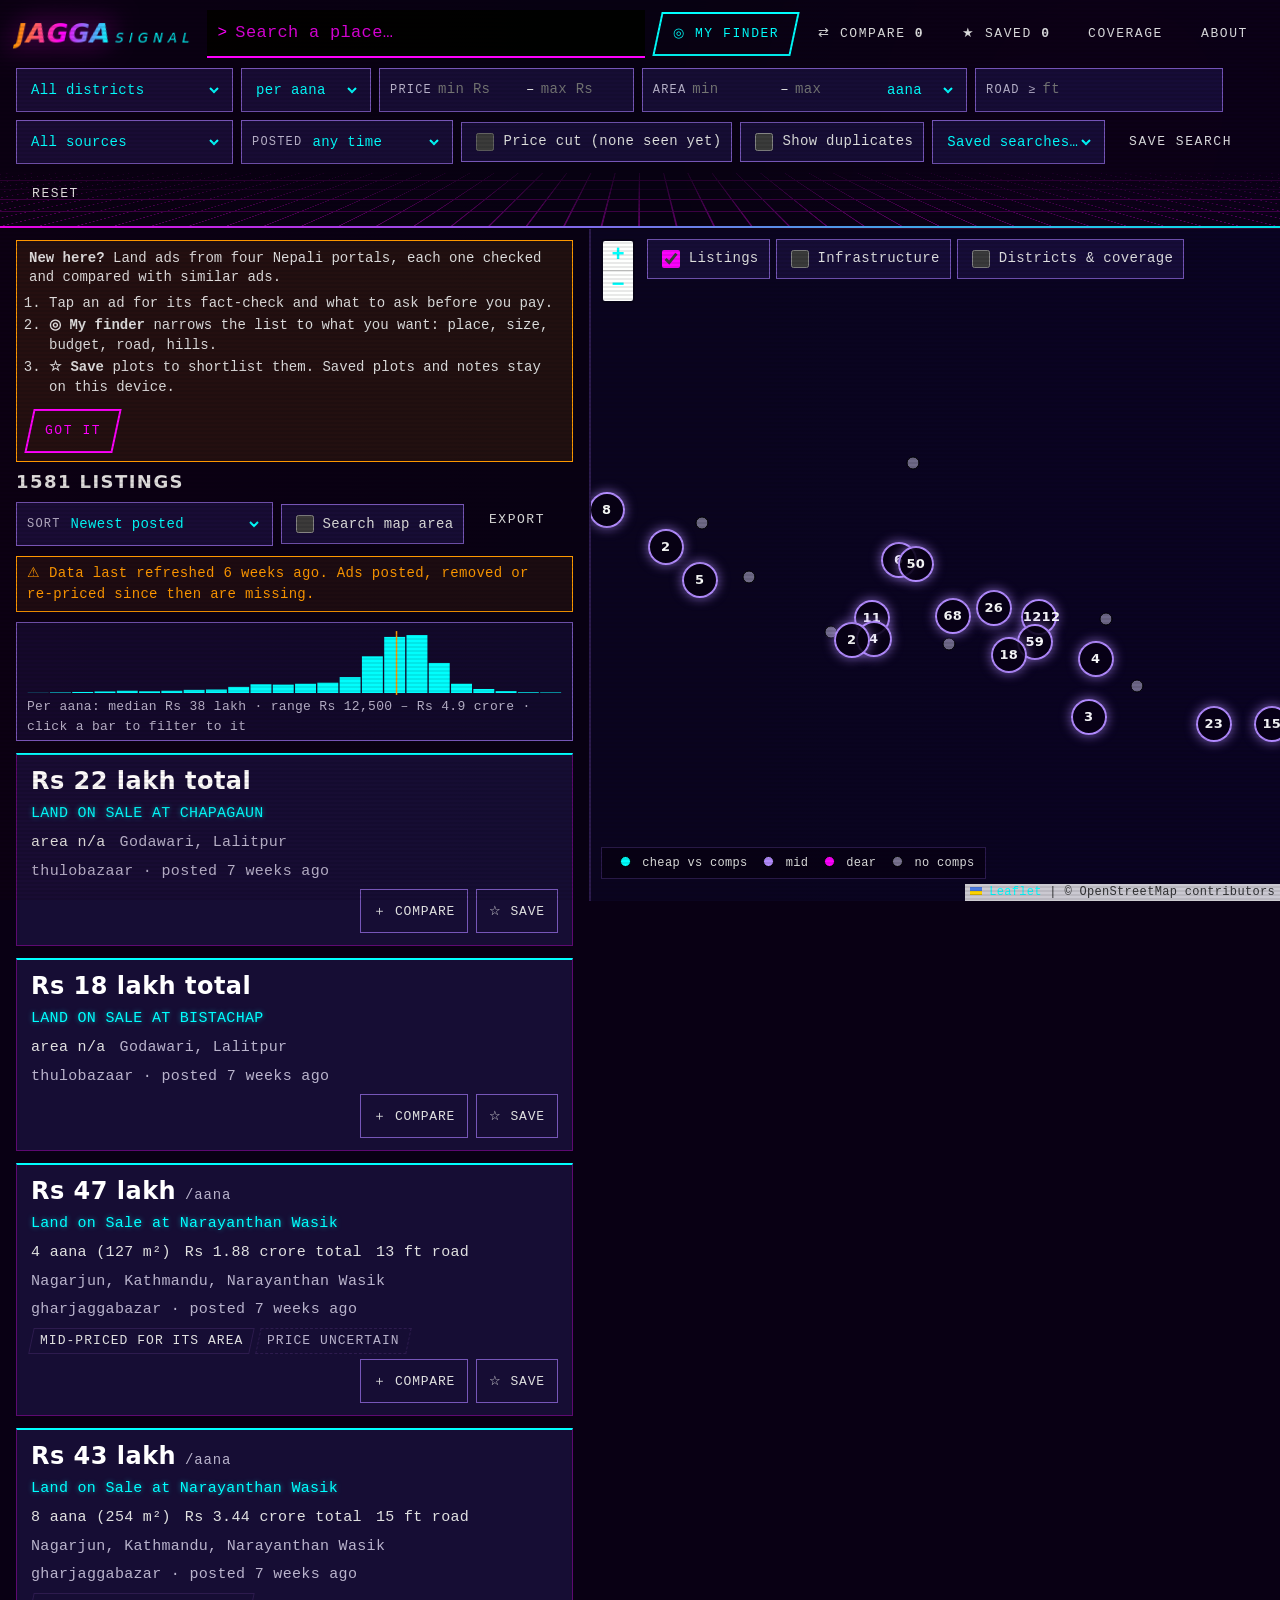
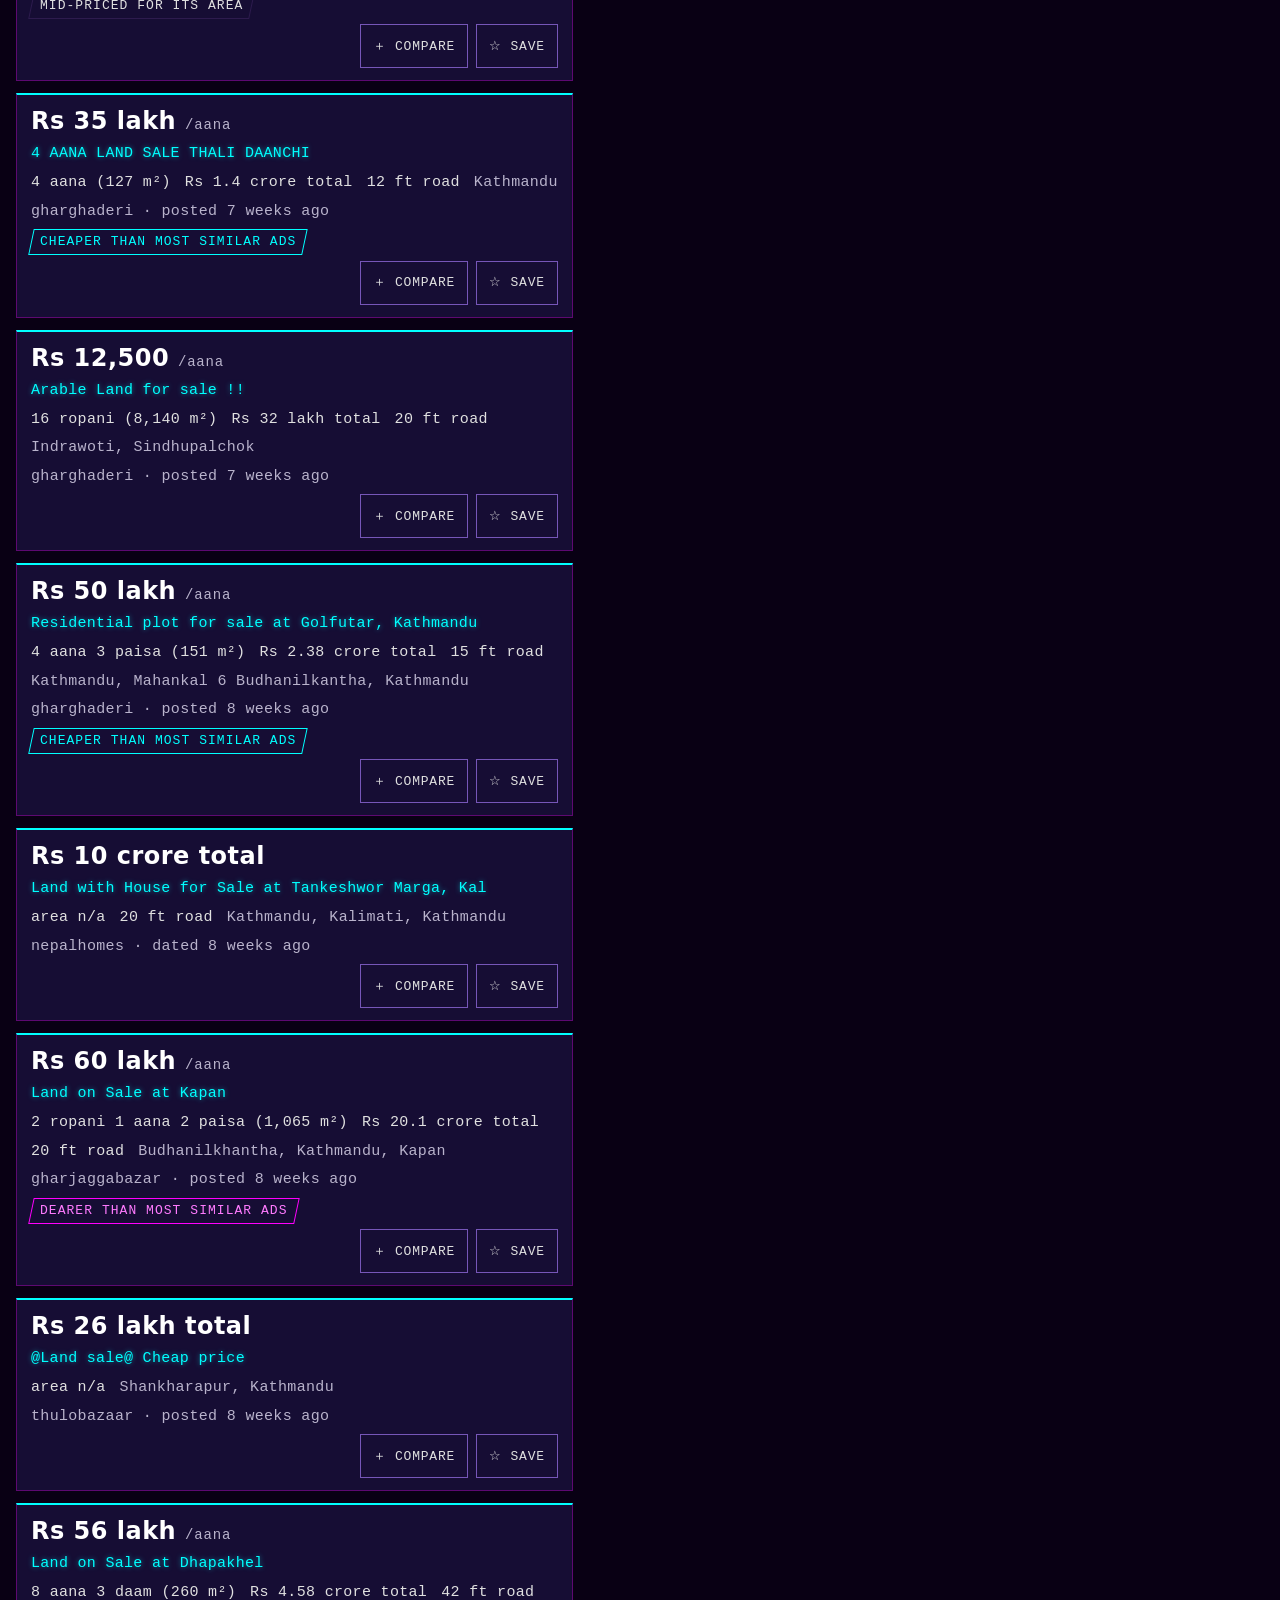
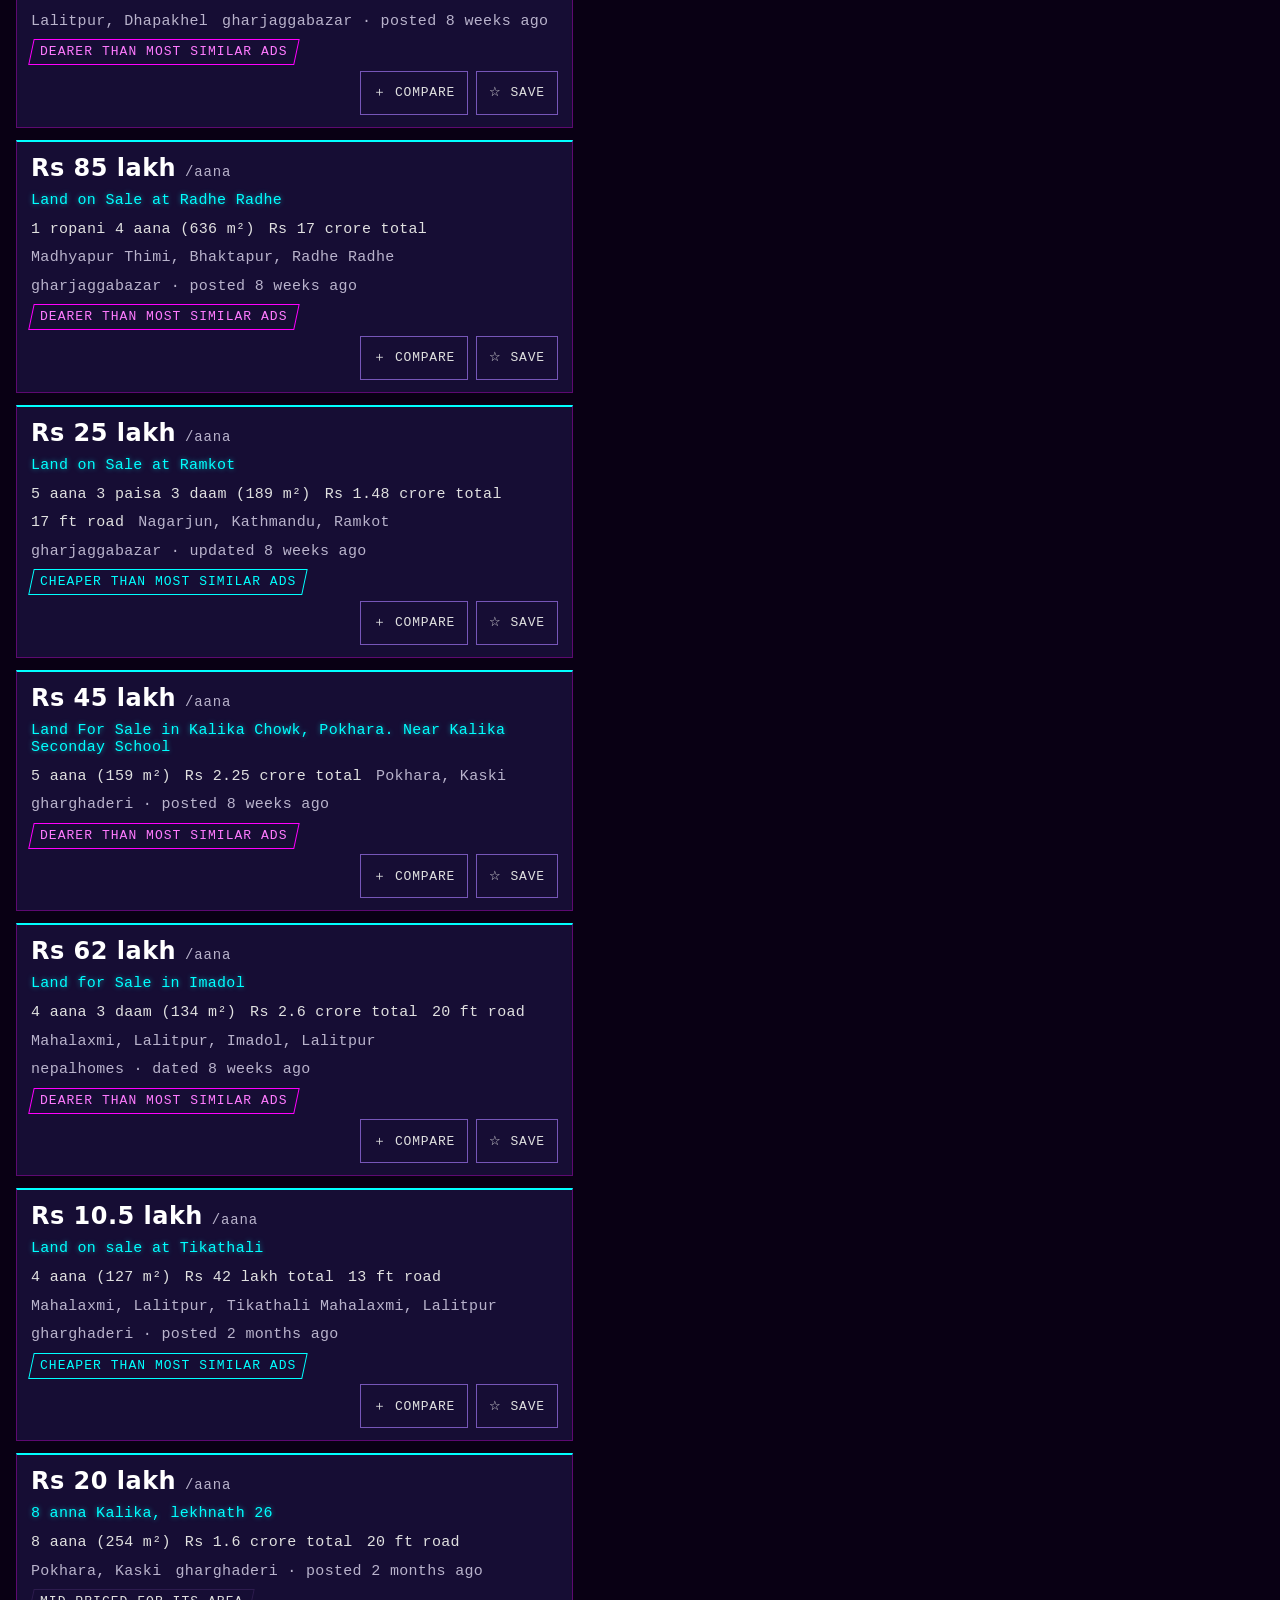
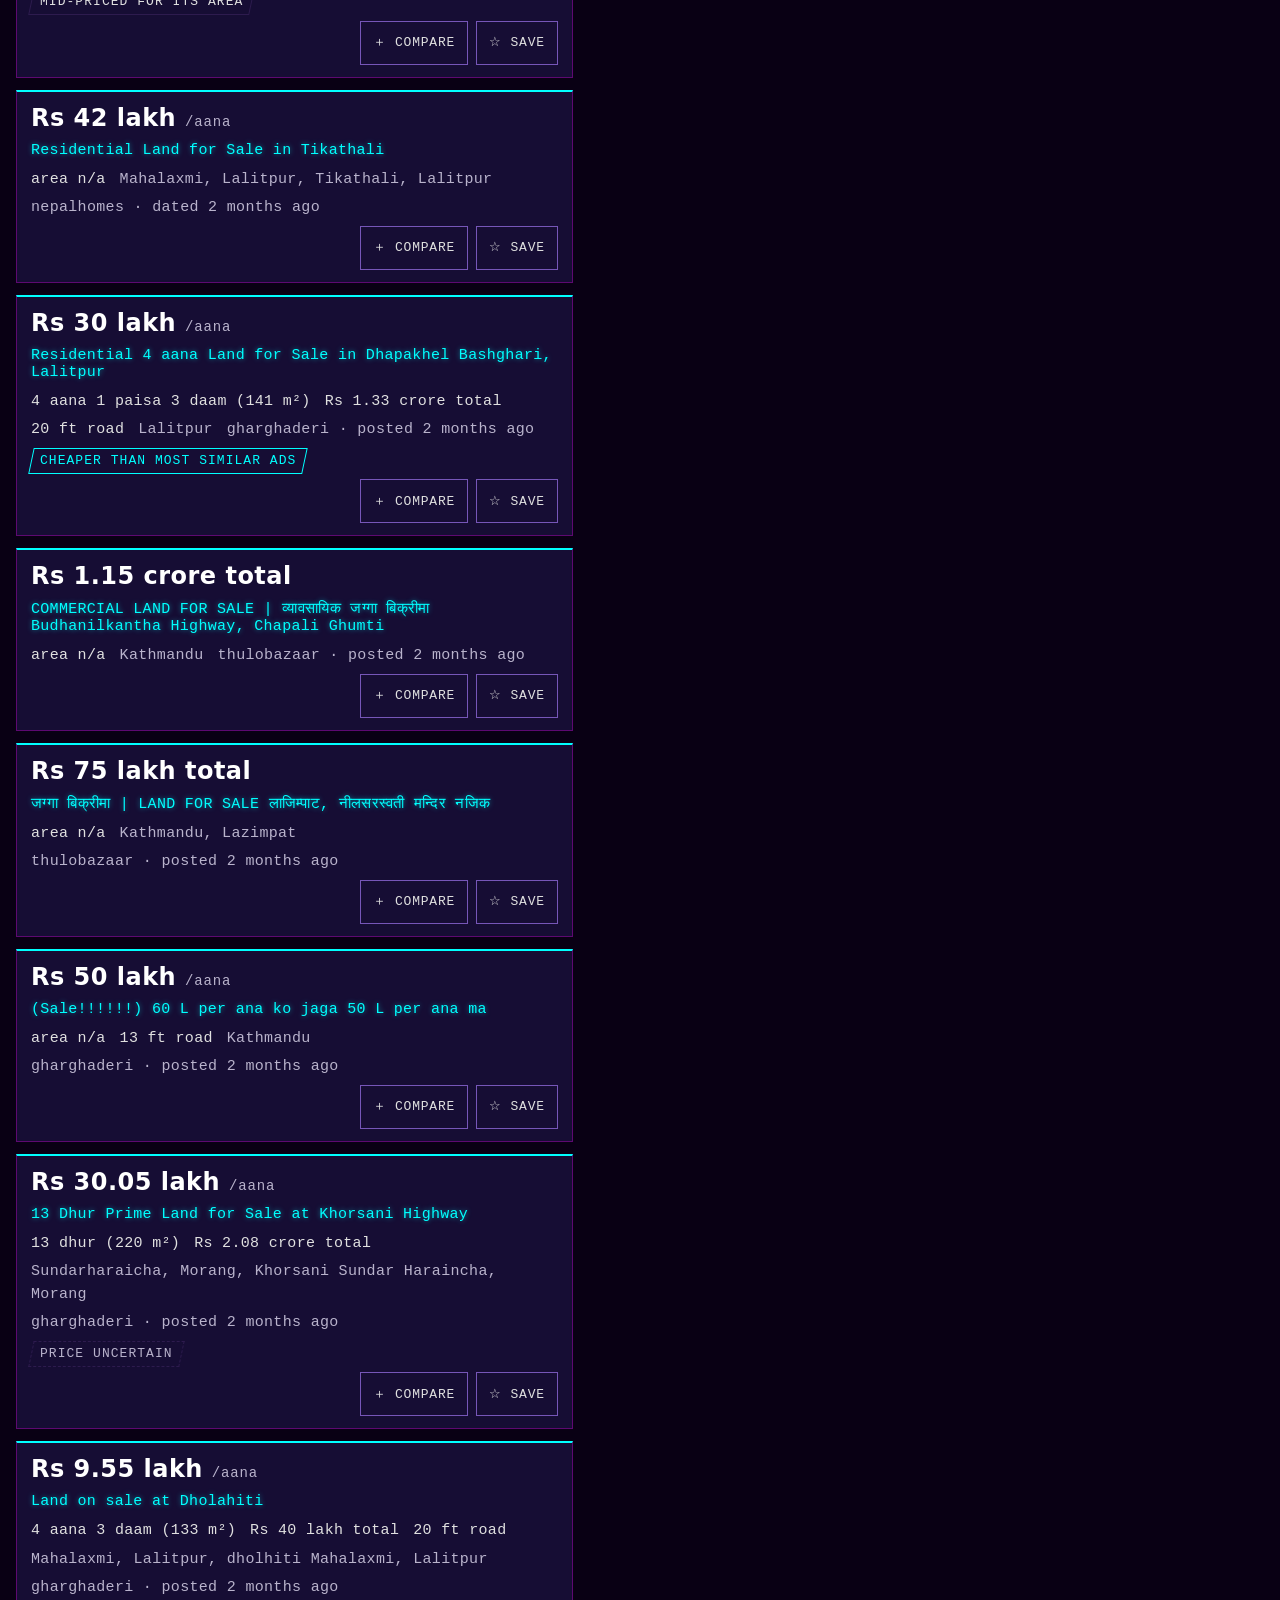
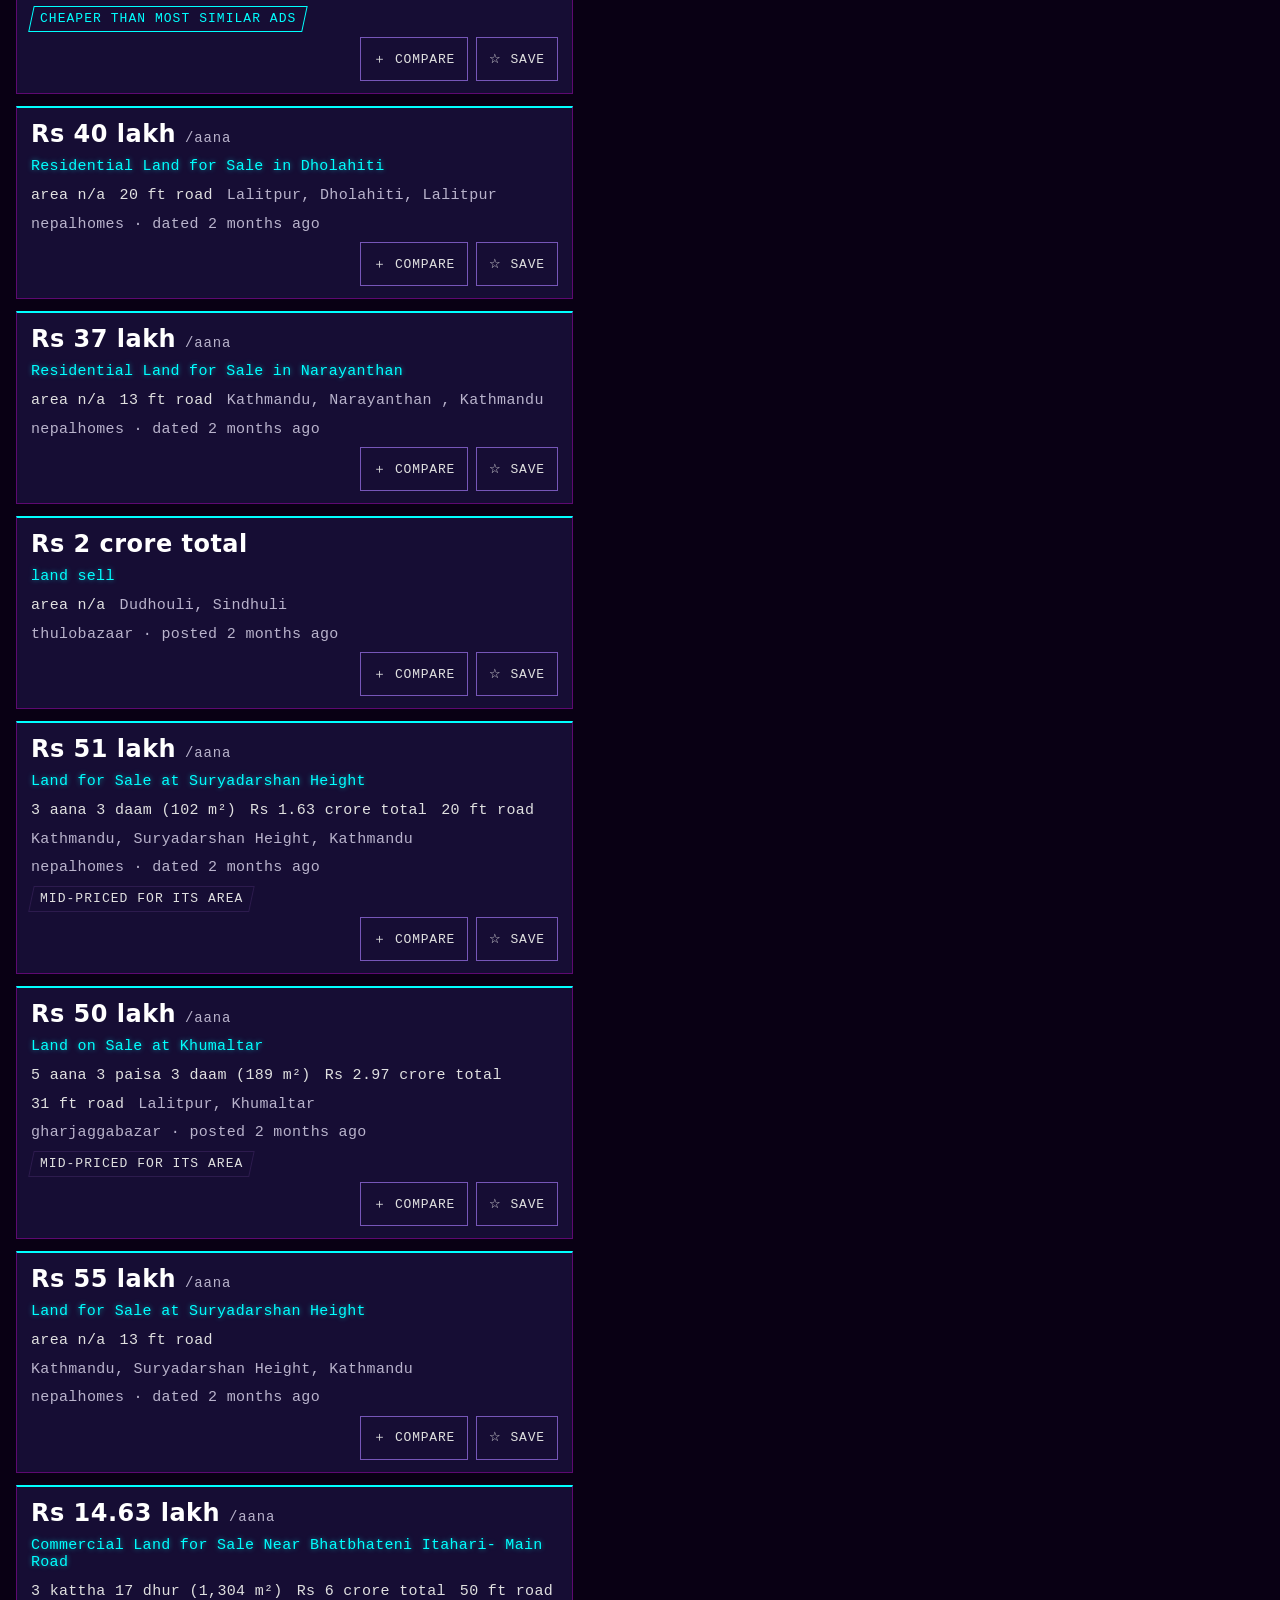
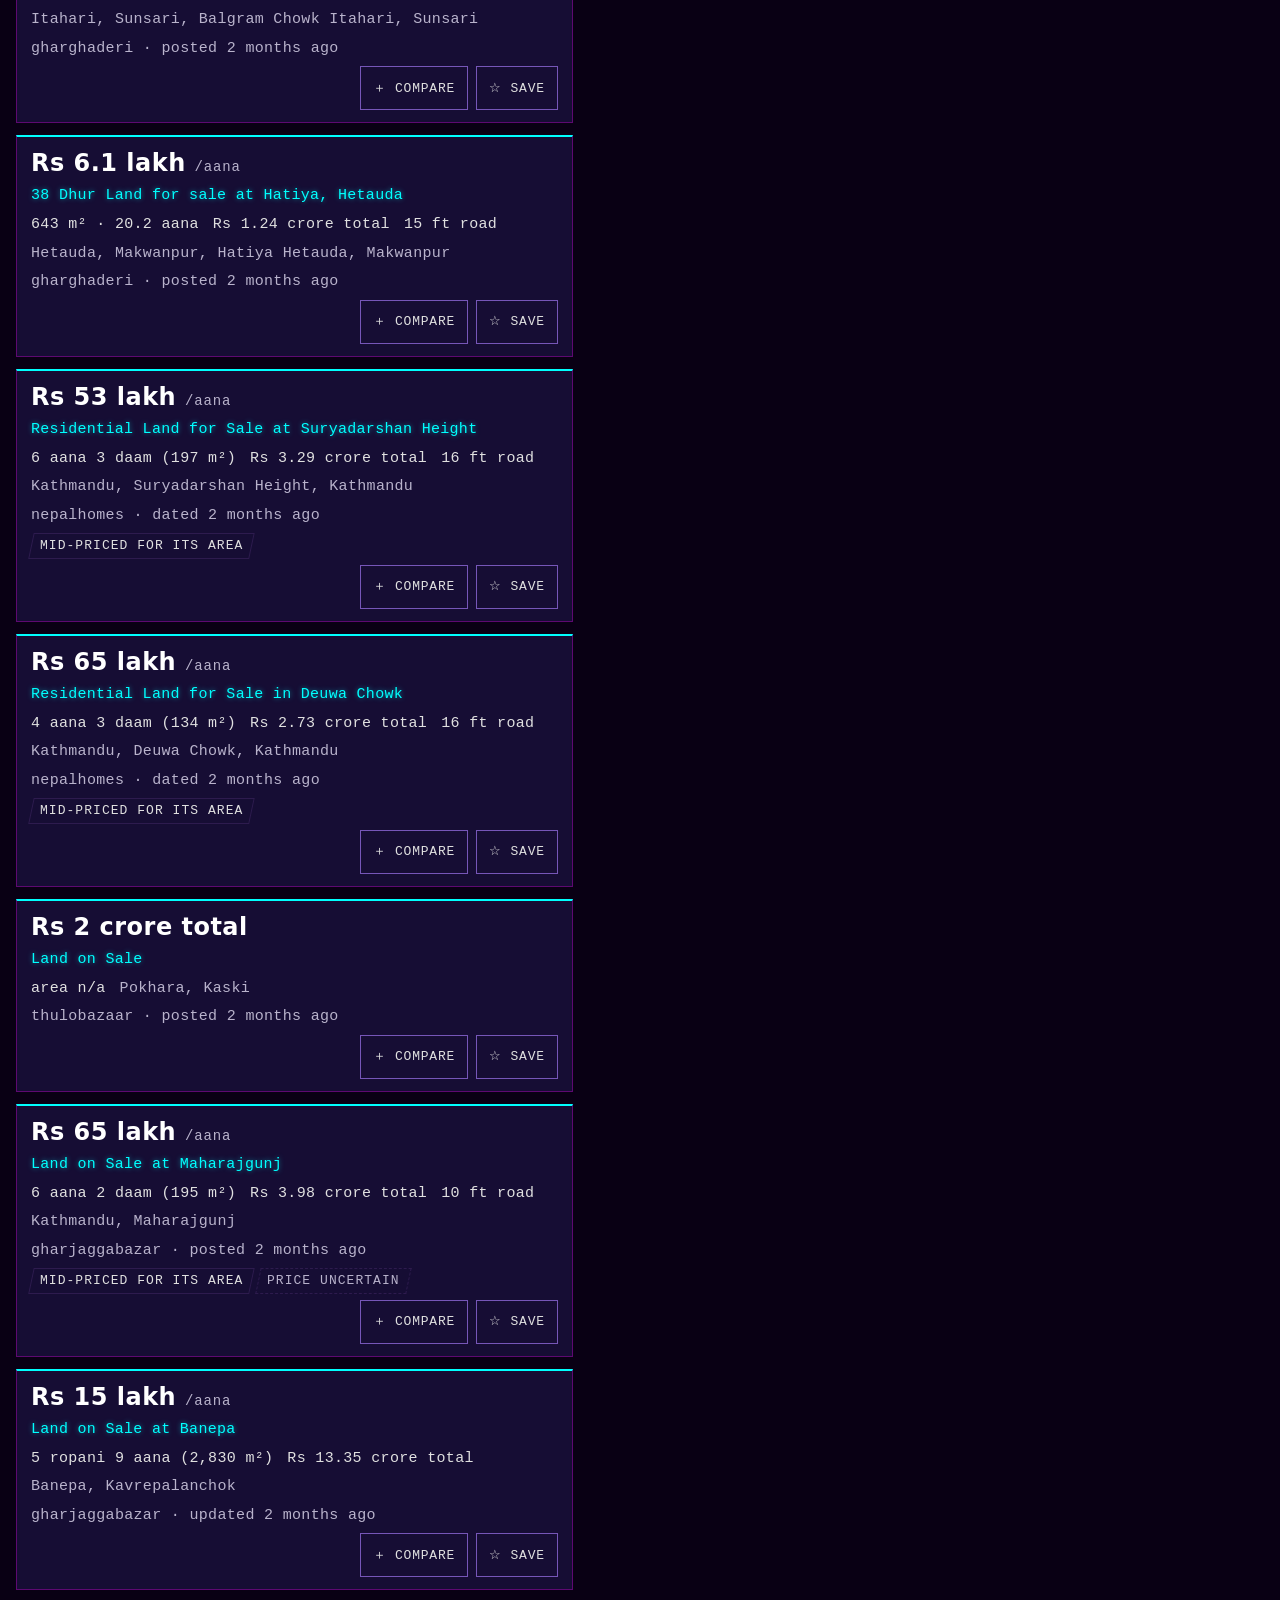
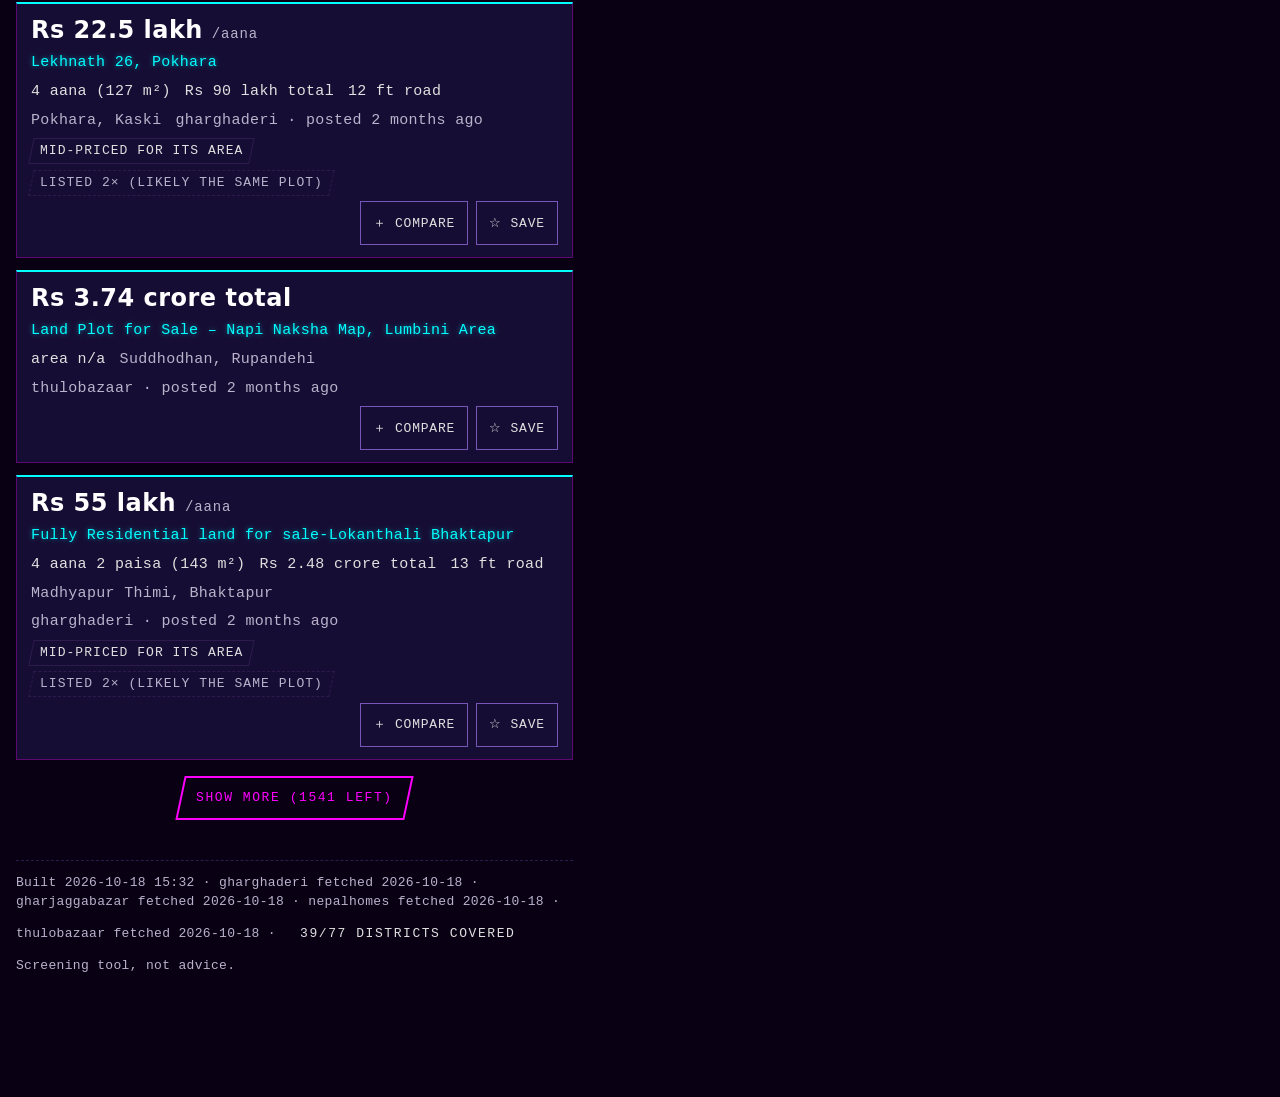
==== index.html @ 3a471555 "Update site (2026-10-18T15:50:38Z)" ====
<!doctype html>
<html lang="en">
<head>
<meta charset="utf-8">
<meta name="viewport" content="width=device-width, initial-scale=1">
<title>Jaggasignal — Nepal land search</title>
<meta name="description" content="Search Nepal land listings with unit-safe prices, comparables and cited, factor-by-factor analysis. Screening tool, not advice.">
<meta name="color-scheme" content="dark">
<meta name="theme-color" content="#090014">
<link rel="manifest" href="manifest.webmanifest">
<link rel="icon" type="image/png" href="icon-192.png">
<link rel="apple-touch-icon" href="icon-192.png">
<link rel="preload" href="fonts/orbitron-var-latin.woff2" as="font" type="font/woff2" crossorigin>
<link rel="stylesheet" href="vendor/leaflet/leaflet.css">
<link rel="stylesheet" href="style.css">
</head>
<body>
<a class="skip" href="#results">Skip to results</a>
<div class="fx-sun" aria-hidden="true"></div>
<div class="fx-scan" aria-hidden="true"></div>

<header class="top" role="banner">
  <div class="grid-floor" aria-hidden="true"></div>
  <div class="top-row">
    <a class="brand" href="#" aria-label="Jaggasignal home"><span class="brand-mark">JAGGA</span><span class="brand-sub">SIGNAL</span></a>
    <form class="search" role="search" id="searchForm" autocomplete="off">
      <label class="sr" for="q">Search by place or keyword</label>
      <span class="prompt" aria-hidden="true">&gt;</span>
      <input id="q" type="search" placeholder="Search a place…" spellcheck="false">
    </form>
    <button class="btn btn-ghost only-narrow" id="btnFilters" type="button" aria-expanded="false" aria-controls="filtersBar"><span>Filters <b id="filterCount"></b></span></button>
    <nav class="top-actions" aria-label="Site">
      <button class="btn btn-primary" id="btnFinder" type="button" aria-expanded="false" aria-controls="finder" title="Say what you want (any districts, size, budget, terrain, places to be near, wishes) and see which ads fit, and why none do"><span>◎ My finder <b id="finderCount"></b></span></button>
      <button class="btn btn-ghost" id="btnCompare" type="button" aria-label="Compare selected listings"><span>⇄ Compare <b id="cmpCount">0</b></span></button>
      <button class="btn btn-ghost" id="btnWatch" type="button"><span>★ Saved <b id="watchCount">0</b></span></button>
      <button class="btn btn-ghost" id="btnCoverage" type="button"><span>Coverage</span></button>
      <button class="btn btn-ghost" id="btnAbout" type="button"><span>About</span></button>
      <a class="btn btn-ghost" id="btnLang" href="#" hidden lang="ne" title="Opens this page through Google Translate. Google sees what you view there, and your watchlist and notes (stored per site address) are not carried across."><span>नेपाली</span></a>
    </nav>
  </div>
  <div class="filters" id="filtersBar" role="group" aria-label="Filters">
    <label class="chip"><span class="sr">District</span>
      <select id="fDis"><option value="">All districts</option></select></label>
    <label class="chip"><span class="sr">Price unit</span>
      <select id="fUnit" title="Price shown and filtered per…">
        <option value="aana">per aana</option><option value="ropani">per ropani</option><option value="kattha">per kattha</option>
        <option value="dhur">per dhur</option><option value="bigha">per bigha</option><option value="sqft">per sq ft</option><option value="sqm">per m²</option>
      </select></label>
    <span class="chip range"><span class="lbl">Price</span>
      <input id="fPmin" inputmode="numeric" aria-label="Minimum price per unit in rupees" placeholder="min Rs">
      <span aria-hidden="true">–</span>
      <input id="fPmax" inputmode="numeric" aria-label="Maximum price per unit in rupees" placeholder="max Rs"></span>
    <span class="chip range"><span class="lbl">Area</span>
      <input id="fAmin" inputmode="decimal" aria-label="Minimum area" placeholder="min">
      <span aria-hidden="true">–</span>
      <input id="fAmax" inputmode="decimal" aria-label="Maximum area" placeholder="max">
      <select id="fAunit" aria-label="Area unit"><option value="aana">aana</option><option value="ropani">ropani</option><option value="kattha">kattha</option><option value="dhur">dhur</option><option value="bigha">bigha</option><option value="sqm">m²</option></select></span>
    <label class="chip"><span class="lbl">Road ≥</span><input id="fRoad" inputmode="numeric" aria-label="Minimum road width in feet" placeholder="ft"></label>
    <label class="chip"><span class="sr">Source</span><select id="fSrc"><option value="">All sources</option></select></label>
    <label class="chip" title="By the date the portal gives the ad. Ads with no posted date are hidden when this is set."><span class="lbl">Posted</span>
      <select id="fAge" aria-label="How recently the ad was posted"><option value="">any time</option><option value="7">last 7 days</option><option value="30">last 30 days</option><option value="90">last 3 months</option><option value="180">last 6 months</option><option value="365">last year</option></select></label>
    <label class="chip check"><input id="fCut" type="checkbox"><span>Price cut</span></label>
    <label class="chip check" title="The same plot is often posted several times"><input id="fDups" type="checkbox"><span>Show duplicates</span></label>
    <label class="chip"><span class="sr">Saved searches</span><select id="savedSel"><option value="">Saved searches…</option></select></label>
    <button class="btn btn-ghost" id="btnSave" type="button"><span>Save search</span></button>
    <button class="btn btn-ghost" id="btnReset" type="button"><span>Reset</span></button>
  </div>
</header>

<main class="split" id="main">
  <section class="list-pane" aria-labelledby="resultsHead">
    <div class="banner welcome" id="welcome" role="region" aria-label="How to use this site" hidden>
      <div><b>New here?</b> Land ads from four Nepali portals, each one checked and compared with similar ads.
        <ol><li>Tap an ad for its fact-check and what to ask before you pay.</li>
          <li><b>◎ My finder</b> narrows the list to what you want: place, size, budget, road, hills.</li>
          <li><b>☆ Save</b> plots to shortlist them. Saved plots and notes stay on this device.</li></ol></div>
      <button class="btn btn-outline" id="welcomeOk" type="button"><span>Got it</span></button>
    </div>
    <div class="list-head">
      <h1 id="resultsHead" class="count" aria-live="polite">— listings</h1>
      <div class="list-tools">
        <label class="chip"><span class="lbl">Sort</span>
          <select id="fSort" aria-label="Sort order">
            <option value="new">Newest posted</option><option value="price">Price: low to high</option><option value="-price">Price: high to low</option>
            <option value="value">Cheapest vs comps</option><option value="total">Total price</option>
            <option value="-area">Largest area</option><option value="fit">Best fit (my finder)</option>
          </select></label>
        <label class="chip check map-only" title="Only list what is inside the map view"><input id="fMapOnly" type="checkbox"><span>Search map area</span></label>
        <details class="export"><summary class="btn btn-ghost"><span>Export</span></summary>
          <div class="menu"><button type="button" data-export="csv">CSV</button><button type="button" data-export="geojson">GeoJSON</button><button type="button" data-export="kml">KML</button></div>
        </details>
      </div>
    </div>
    <p class="fresh" id="freshLine" role="status" hidden></p>
    <div class="banner" id="netBanner" role="status" hidden></div>
    <div class="banner" id="sinceBanner" role="status" hidden></div>
    <figure class="hist" id="hist" hidden><svg id="histSvg" role="img" aria-label="Price distribution" viewBox="0 0 400 64" preserveAspectRatio="none"></svg>
      <figcaption id="histCap" class="foot"></figcaption></figure>
    <ol id="results" class="cards" tabindex="-1"></ol>
    <div class="more"><button class="btn btn-outline" id="btnMore" type="button" hidden><span>Show more</span></button></div>
    <footer class="foot" id="foot"></footer>
  </section>

  <section class="map-pane" aria-label="Map of listings">
    <div id="map" role="application" aria-label="Interactive map. Use the list for keyboard access to every listing."></div>
    <div class="layers" role="group" aria-label="Map layers">
      <label class="chip check"><input id="lyL" type="checkbox" checked><span>Listings</span></label>
      <label class="chip check"><input id="lyC" type="checkbox"><span>Infrastructure</span></label>
      <label class="chip check"><input id="lyB" type="checkbox"><span>Districts &amp; coverage</span></label>
    </div>
    <div class="legend" aria-hidden="false"><span class="sw sw-cheap"></span> cheap vs comps <span class="sw sw-mid"></span> mid <span class="sw sw-dear"></span> dear <span class="sw sw-none"></span> no comps</div>
  </section>
</main>

<nav class="tabbar" aria-label="View">
  <button class="btn btn-outline on" id="tabList" type="button"><span>List</span></button>
  <button class="btn btn-outline" id="tabMap" type="button"><span>Map</span></button>
</nav>

<aside class="finder" id="finder" aria-labelledby="fTitle" hidden>
  <div class="win-bar"><span class="dots" aria-hidden="true"><i></i><i></i><i></i></span><span class="win-title" id="fTitle">&gt; my.finder</span>
    <button class="x" id="fClose" type="button" aria-label="Close my finder">✕</button></div>
  <div class="finder-body" id="fBody"></div>
</aside>

<aside class="drawer" id="drawer" role="dialog" aria-modal="false" aria-labelledby="dTitle" hidden>
  <div class="win-bar"><span class="dots" aria-hidden="true"><i></i><i></i><i></i></span><span class="win-title">&gt; plot details <small id="dPos" class="foot"></small></span>
    <button class="x" id="dPrev" type="button" aria-label="Previous listing (K)" title="Previous listing (K)">‹</button><button class="x" id="dNext" type="button" aria-label="Next listing (J)" title="Next listing (J)">›</button>
    <button class="x" id="dClose" type="button" aria-label="Close details">✕</button></div>
  <div class="drawer-body" id="dBody"></div>
</aside>

<dialog class="modal" id="modal"><div class="win-bar"><span class="dots" aria-hidden="true"><i></i><i></i><i></i></span><span class="win-title" id="mTitle"></span>
  <button class="x" id="mClose" type="button" aria-label="Close">✕</button></div><div class="modal-body" id="mBody"></div></dialog>

<script src="data.js"></script>
<script src="lib.js"></script>
<script src="finder.js"></script>
<script src="vendor/leaflet/leaflet.js"></script>
<script src="app.js"></script>
</body>
</html>
---- vendor/leaflet/leaflet.css ----
/* required styles */

.leaflet-pane,
.leaflet-tile,
.leaflet-marker-icon,
.leaflet-marker-shadow,
.leaflet-tile-container,
.leaflet-pane > svg,
.leaflet-pane > canvas,
.leaflet-zoom-box,
.leaflet-image-layer,
.leaflet-layer {
	position: absolute;
	left: 0;
	top: 0;
	}
.leaflet-container {
	overflow: hidden;
	}
.leaflet-tile,
.leaflet-marker-icon,
.leaflet-marker-shadow {
	-webkit-user-select: none;
	   -moz-user-select: none;
	        user-select: none;
	  -webkit-user-drag: none;
	}
/* Prevents IE11 from highlighting tiles in blue */
.leaflet-tile::selection {
	background: transparent;
}
/* Safari renders non-retina tile on retina better with this, but Chrome is worse */
.leaflet-safari .leaflet-tile {
	image-rendering: -webkit-optimize-contrast;
	}
/* hack that prevents hw layers "stretching" when loading new tiles */
.leaflet-safari .leaflet-tile-container {
	width: 1600px;
	height: 1600px;
	-webkit-transform-origin: 0 0;
	}
.leaflet-marker-icon,
.leaflet-marker-shadow {
	display: block;
	}
/* .leaflet-container svg: reset svg max-width decleration shipped in Joomla! (joomla.org) 3.x */
/* .leaflet-container img: map is broken in FF if you have max-width: 100% on tiles */
.leaflet-container .leaflet-overlay-pane svg {
	max-width: none !important;
	max-height: none !important;
	}
.leaflet-container .leaflet-marker-pane img,
.leaflet-container .leaflet-shadow-pane img,
.leaflet-container .leaflet-tile-pane img,
.leaflet-container img.leaflet-image-layer,
.leaflet-container .leaflet-tile {
	max-width: none !important;
	max-height: none !important;
	width: auto;
	padding: 0;
	}

.leaflet-container img.leaflet-tile {
	/* See: https://bugs.chromium.org/p/chromium/issues/detail?id=600120 */
	mix-blend-mode: plus-lighter;
}

.leaflet-container.leaflet-touch-zoom {
	-ms-touch-action: pan-x pan-y;
	touch-action: pan-x pan-y;
	}
.leaflet-container.leaflet-touch-drag {
	-ms-touch-action: pinch-zoom;
	/* Fallback for FF which doesn't support pinch-zoom */
	touch-action: none;
	touch-action: pinch-zoom;
}
.leaflet-container.leaflet-touch-drag.leaflet-touch-zoom {
	-ms-touch-action: none;
	touch-action: none;
}
.leaflet-container {
	-webkit-tap-highlight-color: transparent;
}
.leaflet-container a {
	-webkit-tap-highlight-color: rgba(51, 181, 229, 0.4);
}
.leaflet-tile {
	filter: inherit;
	visibility: hidden;
	}
.leaflet-tile-loaded {
	visibility: inherit;
	}
.leaflet-zoom-box {
	width: 0;
	height: 0;
	-moz-box-sizing: border-box;
	     box-sizing: border-box;
	z-index: 800;
	}
/* workaround for https://bugzilla.mozilla.org/show_bug.cgi?id=888319 */
.leaflet-overlay-pane svg {
	-moz-user-select: none;
	}

.leaflet-pane         { z-index: 400; }

.leaflet-tile-pane    { z-index: 200; }
.leaflet-overlay-pane { z-index: 400; }
.leaflet-shadow-pane  { z-index: 500; }
.leaflet-marker-pane  { z-index: 600; }
.leaflet-tooltip-pane   { z-index: 650; }
.leaflet-popup-pane   { z-index: 700; }

.leaflet-map-pane canvas { z-index: 100; }
.leaflet-map-pane svg    { z-index: 200; }

.leaflet-vml-shape {
	width: 1px;
	height: 1px;
	}
.lvml {
	behavior: url(#default#VML);
	display: inline-block;
	position: absolute;
	}


/* control positioning */

.leaflet-control {
	position: relative;
	z-index: 800;
	pointer-events: visiblePainted; /* IE 9-10 doesn't have auto */
	pointer-events: auto;
	}
.leaflet-top,
.leaflet-bottom {
	position: absolute;
	z-index: 1000;
	pointer-events: none;
	}
.leaflet-top {
	top: 0;
	}
.leaflet-right {
	right: 0;
	}
.leaflet-bottom {
	bottom: 0;
	}
.leaflet-left {
	left: 0;
	}
.leaflet-control {
	float: left;
	clear: both;
	}
.leaflet-right .leaflet-control {
	float: right;
	}
.leaflet-top .leaflet-control {
	margin-top: 10px;
	}
.leaflet-bottom .leaflet-control {
	margin-bottom: 10px;
	}
.leaflet-left .leaflet-control {
	margin-left: 10px;
	}
.leaflet-right .leaflet-control {
	margin-right: 10px;
	}


/* zoom and fade animations */

.leaflet-fade-anim .leaflet-popup {
	opacity: 0;
	-webkit-transition: opacity 0.2s linear;
	   -moz-transition: opacity 0.2s linear;
	        transition: opacity 0.2s linear;
	}
.leaflet-fade-anim .leaflet-map-pane .leaflet-popup {
	opacity: 1;
	}
.leaflet-zoom-animated {
	-webkit-transform-origin: 0 0;
	    -ms-transform-origin: 0 0;
	        transform-origin: 0 0;
	}
svg.leaflet-zoom-animated {
	will-change: transform;
}

.leaflet-zoom-anim .leaflet-zoom-animated {
	-webkit-transition: -webkit-transform 0.25s cubic-bezier(0,0,0.25,1);
	   -moz-transition:    -moz-transform 0.25s cubic-bezier(0,0,0.25,1);
	        transition:         transform 0.25s cubic-bezier(0,0,0.25,1);
	}
.leaflet-zoom-anim .leaflet-tile,
.leaflet-pan-anim .leaflet-tile {
	-webkit-transition: none;
	   -moz-transition: none;
	        transition: none;
	}

.leaflet-zoom-anim .leaflet-zoom-hide {
	visibility: hidden;
	}


/* cursors */

.leaflet-interactive {
	cursor: pointer;
	}
.leaflet-grab {
	cursor: -webkit-grab;
	cursor:    -moz-grab;
	cursor:         grab;
	}
.leaflet-crosshair,
.leaflet-crosshair .leaflet-interactive {
	cursor: crosshair;
	}
.leaflet-popup-pane,
.leaflet-control {
	cursor: auto;
	}
.leaflet-dragging .leaflet-grab,
.leaflet-dragging .leaflet-grab .leaflet-interactive,
.leaflet-dragging .leaflet-marker-draggable {
	cursor: move;
	cursor: -webkit-grabbing;
	cursor:    -moz-grabbing;
	cursor:         grabbing;
	}

/* marker & overlays interactivity */
.leaflet-marker-icon,
.leaflet-marker-shadow,
.leaflet-image-layer,
.leaflet-pane > svg path,
.leaflet-tile-container {
	pointer-events: none;
	}

.leaflet-marker-icon.leaflet-interactive,
.leaflet-image-layer.leaflet-interactive,
.leaflet-pane > svg path.leaflet-interactive,
svg.leaflet-image-layer.leaflet-interactive path {
	pointer-events: visiblePainted; /* IE 9-10 doesn't have auto */
	pointer-events: auto;
	}

/* visual tweaks */

.leaflet-container {
	background: #ddd;
	outline-offset: 1px;
	}
.leaflet-container a {
	color: #0078A8;
	}
.leaflet-zoom-box {
	border: 2px dotted #38f;
	background: rgba(255,255,255,0.5);
	}


/* general typography */
.leaflet-container {
	font-family: "Helvetica Neue", Arial, Helvetica, sans-serif;
	font-size: 12px;
	font-size: 0.75rem;
	line-height: 1.5;
	}


/* general toolbar styles */

.leaflet-bar {
	box-shadow: 0 1px 5px rgba(0,0,0,0.65);
	border-radius: 4px;
	}
.leaflet-bar a {
	background-color: #fff;
	border-bottom: 1px solid #ccc;
	width: 26px;
	height: 26px;
	line-height: 26px;
	display: block;
	text-align: center;
	text-decoration: none;
	color: black;
	}
.leaflet-bar a,
.leaflet-control-layers-toggle {
	background-position: 50% 50%;
	background-repeat: no-repeat;
	display: block;
	}
.leaflet-bar a:hover,
.leaflet-bar a:focus {
	background-color: #f4f4f4;
	}
.leaflet-bar a:first-child {
	border-top-left-radius: 4px;
	border-top-right-radius: 4px;
	}
.leaflet-bar a:last-child {
	border-bottom-left-radius: 4px;
	border-bottom-right-radius: 4px;
	border-bottom: none;
	}
.leaflet-bar a.leaflet-disabled {
	cursor: default;
	background-color: #f4f4f4;
	color: #bbb;
	}

.leaflet-touch .leaflet-bar a {
	width: 30px;
	height: 30px;
	line-height: 30px;
	}
.leaflet-touch .leaflet-bar a:first-child {
	border-top-left-radius: 2px;
	border-top-right-radius: 2px;
	}
.leaflet-touch .leaflet-bar a:last-child {
	border-bottom-left-radius: 2px;
	border-bottom-right-radius: 2px;
	}

/* zoom control */

.leaflet-control-zoom-in,
.leaflet-control-zoom-out {
	font: bold 18px 'Lucida Console', Monaco, monospace;
	text-indent: 1px;
	}

.leaflet-touch .leaflet-control-zoom-in, .leaflet-touch .leaflet-control-zoom-out  {
	font-size: 22px;
	}


/* layers control */

.leaflet-control-layers {
	box-shadow: 0 1px 5px rgba(0,0,0,0.4);
	background: #fff;
	border-radius: 5px;
	}
.leaflet-control-layers-toggle {
	background-image: url(images/layers.png);
	width: 36px;
	height: 36px;
	}
.leaflet-retina .leaflet-control-layers-toggle {
	background-image: url(images/layers-2x.png);
	background-size: 26px 26px;
	}
.leaflet-touch .leaflet-control-layers-toggle {
	width: 44px;
	height: 44px;
	}
.leaflet-control-layers .leaflet-control-layers-list,
.leaflet-control-layers-expanded .leaflet-control-layers-toggle {
	display: none;
	}
.leaflet-control-layers-expanded .leaflet-control-layers-list {
	display: block;
	position: relative;
	}
.leaflet-control-layers-expanded {
	padding: 6px 10px 6px 6px;
	color: #333;
	background: #fff;
	}
.leaflet-control-layers-scrollbar {
	overflow-y: scroll;
	overflow-x: hidden;
	padding-right: 5px;
	}
.leaflet-control-layers-selector {
	margin-top: 2px;
	position: relative;
	top: 1px;
	}
.leaflet-control-layers label {
	display: block;
	font-size: 13px;
	font-size: 1.08333em;
	}
.leaflet-control-layers-separator {
	height: 0;
	border-top: 1px solid #ddd;
	margin: 5px -10px 5px -6px;
	}

/* Default icon URLs */
.leaflet-default-icon-path { /* used only in path-guessing heuristic, see L.Icon.Default */
	background-image: url(images/marker-icon.png);
	}


/* attribution and scale controls */

.leaflet-container .leaflet-control-attribution {
	background: #fff;
	background: rgba(255, 255, 255, 0.8);
	margin: 0;
	}
.leaflet-control-attribution,
.leaflet-control-scale-line {
	padding: 0 5px;
	color: #333;
	line-height: 1.4;
	}
.leaflet-control-attribution a {
	text-decoration: none;
	}
.leaflet-control-attribution a:hover,
.leaflet-control-attribution a:focus {
	text-decoration: underline;
	}
.leaflet-attribution-flag {
	display: inline !important;
	vertical-align: baseline !important;
	width: 1em;
	height: 0.6669em;
	}
.leaflet-left .leaflet-control-scale {
	margin-left: 5px;
	}
.leaflet-bottom .leaflet-control-scale {
	margin-bottom: 5px;
	}
.leaflet-control-scale-line {
	border: 2px solid #777;
	border-top: none;
	line-height: 1.1;
	padding: 2px 5px 1px;
	white-space: nowrap;
	-moz-box-sizing: border-box;
	     box-sizing: border-box;
	background: rgba(255, 255, 255, 0.8);
	text-shadow: 1px 1px #fff;
	}
.leaflet-control-scale-line:not(:first-child) {
	border-top: 2px solid #777;
	border-bottom: none;
	margin-top: -2px;
	}
.leaflet-control-scale-line:not(:first-child):not(:last-child) {
	border-bottom: 2px solid #777;
	}

.leaflet-touch .leaflet-control-attribution,
.leaflet-touch .leaflet-control-layers,
.leaflet-touch .leaflet-bar {
	box-shadow: none;
	}
.leaflet-touch .leaflet-control-layers,
.leaflet-touch .leaflet-bar {
	border: 2px solid rgba(0,0,0,0.2);
	background-clip: padding-box;
	}


/* popup */

.leaflet-popup {
	position: absolute;
	text-align: center;
	margin-bottom: 20px;
	}
.leaflet-popup-content-wrapper {
	padding: 1px;
	text-align: left;
	border-radius: 12px;
	}
.leaflet-popup-content {
	margin: 13px 24px 13px 20px;
	line-height: 1.3;
	font-size: 13px;
	font-size: 1.08333em;
	min-height: 1px;
	}
.leaflet-popup-content p {
	margin: 17px 0;
	margin: 1.3em 0;
	}
.leaflet-popup-tip-container {
	width: 40px;
	height: 20px;
	position: absolute;
	left: 50%;
	margin-top: -1px;
	margin-left: -20px;
	overflow: hidden;
	pointer-events: none;
	}
.leaflet-popup-tip {
	width: 17px;
	height: 17px;
	padding: 1px;

	margin: -10px auto 0;
	pointer-events: auto;

	-webkit-transform: rotate(45deg);
	   -moz-transform: rotate(45deg);
	    -ms-transform: rotate(45deg);
	        transform: rotate(45deg);
	}
.leaflet-popup-content-wrapper,
.leaflet-popup-tip {
	background: white;
	color: #333;
	box-shadow: 0 3px 14px rgba(0,0,0,0.4);
	}
.leaflet-container a.leaflet-popup-close-button {
	position: absolute;
	top: 0;
	right: 0;
	border: none;
	text-align: center;
	width: 24px;
	height: 24px;
	font: 16px/24px Tahoma, Verdana, sans-serif;
	color: #757575;
	text-decoration: none;
	background: transparent;
	}
.leaflet-container a.leaflet-popup-close-button:hover,
.leaflet-container a.leaflet-popup-close-button:focus {
	color: #585858;
	}
.leaflet-popup-scrolled {
	overflow: auto;
	}

.leaflet-oldie .leaflet-popup-content-wrapper {
	-ms-zoom: 1;
	}
.leaflet-oldie .leaflet-popup-tip {
	width: 24px;
	margin: 0 auto;

	-ms-filter: "progid:DXImageTransform.Microsoft.Matrix(M11=0.70710678, M12=0.70710678, M21=-0.70710678, M22=0.70710678)";
	filter: progid:DXImageTransform.Microsoft.Matrix(M11=0.70710678, M12=0.70710678, M21=-0.70710678, M22=0.70710678);
	}

.leaflet-oldie .leaflet-control-zoom,
.leaflet-oldie .leaflet-control-layers,
.leaflet-oldie .leaflet-popup-content-wrapper,
.leaflet-oldie .leaflet-popup-tip {
	border: 1px solid #999;
	}


/* div icon */

.leaflet-div-icon {
	background: #fff;
	border: 1px solid #666;
	}


/* Tooltip */
/* Base styles for the element that has a tooltip */
.leaflet-tooltip {
	position: absolute;
	padding: 6px;
	background-color: #fff;
	border: 1px solid #fff;
	border-radius: 3px;
	color: #222;
	white-space: nowrap;
	-webkit-user-select: none;
	-moz-user-select: none;
	-ms-user-select: none;
	user-select: none;
	pointer-events: none;
	box-shadow: 0 1px 3px rgba(0,0,0,0.4);
	}
.leaflet-tooltip.leaflet-interactive {
	cursor: pointer;
	pointer-events: auto;
	}
.leaflet-tooltip-top:before,
.leaflet-tooltip-bottom:before,
.leaflet-tooltip-left:before,
.leaflet-tooltip-right:before {
	position: absolute;
	pointer-events: none;
	border: 6px solid transparent;
	background: transparent;
	content: "";
	}

/* Directions */

.leaflet-tooltip-bottom {
	margin-top: 6px;
}
.leaflet-tooltip-top {
	margin-top: -6px;
}
.leaflet-tooltip-bottom:before,
.leaflet-tooltip-top:before {
	left: 50%;
	margin-left: -6px;
	}
.leaflet-tooltip-top:before {
	bottom: 0;
	margin-bottom: -12px;
	border-top-color: #fff;
	}
.leaflet-tooltip-bottom:before {
	top: 0;
	margin-top: -12px;
	margin-left: -6px;
	border-bottom-color: #fff;
	}
.leaflet-tooltip-left {
	margin-left: -6px;
}
.leaflet-tooltip-right {
	margin-left: 6px;
}
.leaflet-tooltip-left:before,
.leaflet-tooltip-right:before {
	top: 50%;
	margin-top: -6px;
	}
.leaflet-tooltip-left:before {
	right: 0;
	margin-right: -12px;
	border-left-color: #fff;
	}
.leaflet-tooltip-right:before {
	left: 0;
	margin-left: -12px;
	border-right-color: #fff;
	}

/* Printing */

@media print {
	/* Prevent printers from removing background-images of controls. */
	.leaflet-control {
		-webkit-print-color-adjust: exact;
		print-color-adjust: exact;
		}
	}
---- style.css ----
/* Jaggasignal — Zillow-style split search, Vaporwave/Outrun skin.
 * Tokens first (design-system section 2). Data views stay legible: solid panels, quiet text, glow reserved for chrome. */
@font-face { font-family: "Orbitron"; src: url("fonts/orbitron-var-latin.woff2") format("woff2"); font-weight: 400 900; font-display: swap; }
@font-face { font-family: "Share Tech Mono"; src: url("fonts/sharetechmono-latin.woff2") format("woff2"); font-weight: 400; font-display: swap; }


:root {
  --void: #090014; --chrome: #e0e0e0; --chrome-dim: #b9b3cc; --panel: #1a103c; --panel-solid: #150c33;
  --magenta: #ff00ff; --cyan: #00ffff; --orange: #ff9900; --line: #2d1b4e; --line-ui: #7656b8; /* --line is decorative only; --line-ui (3.3:1) outlines controls */
  --sunset: linear-gradient(to right, #ff9900, #ff00ff, #00ffff);
  --font-head: "Orbitron", "Segoe UI", system-ui, sans-serif;
  --font-mono: "Share Tech Mono", ui-monospace, "SFMono-Regular", Menlo, Consolas, monospace;
  --ease: 200ms linear;
  --top-h: 132px;
}
* { box-sizing: border-box; }
html { overflow-x: clip; color-scheme: dark; scroll-padding-top: calc(var(--top-h) + 8px); }
body { margin: 0; background: var(--void); color: var(--chrome); font: 16px/1.5 var(--font-mono); letter-spacing: .02em; -webkit-font-smoothing: antialiased; }
h1, h2, h3 { font-family: var(--font-head); font-weight: 700; margin: 0; line-height: 1.15; }
a { color: var(--cyan); text-underline-offset: 3px; }
a:hover { text-shadow: 0 0 8px var(--cyan); }
button, input, select { font: inherit; color: inherit; letter-spacing: inherit; }
.sr { position: absolute; width: 1px; height: 1px; overflow: hidden; clip: rect(0 0 0 0); white-space: nowrap; }
.skip { position: absolute; left: -999px; top: 0; background: var(--cyan); color: #000; padding: 8px 12px; z-index: 100; }
.skip:focus { left: 8px; top: 8px; }
:focus-visible { outline: 2px solid var(--cyan); outline-offset: 2px; box-shadow: 0 0 12px rgba(0,255,255,.6); }

/* atmosphere: sun + scanlines (decorative, pointer-events none) */
.fx-sun { position: fixed; top: -180px; right: -120px; width: 600px; height: 600px; border-radius: 50%; filter: blur(100px); opacity: .22;
  background: linear-gradient(to bottom, var(--orange), var(--magenta)); pointer-events: none; z-index: 0; }
.fx-scan { position: fixed; inset: 0; pointer-events: none; z-index: 50; opacity: .35;
  background: linear-gradient(rgba(18,16,20,0) 50%, rgba(0,0,0,.25) 50%), linear-gradient(90deg, rgba(255,0,0,.05), rgba(0,255,0,.02), rgba(0,0,255,.05));
  background-size: 100% 4px, 100% 100%; }

/* header */
.top { position: sticky; top: 0; z-index: 30; background: rgba(9,0,20,.92); backdrop-filter: blur(8px); border-bottom: 2px solid transparent;
  border-image: linear-gradient(to right, var(--magenta), var(--cyan)) 1; overflow: hidden; }
.grid-floor { position: absolute; left: 0; right: 0; bottom: 0; height: 70px; opacity: .35; pointer-events: none; overflow: hidden;
  -webkit-mask-image: linear-gradient(to top, #000, transparent); mask-image: linear-gradient(to top, #000, transparent); }
.grid-floor::before { content: ""; position: absolute; left: -50%; right: -50%; bottom: -10px; height: 220px; transform-origin: bottom center;
  background-image: linear-gradient(transparent 95%, var(--magenta) 95%), linear-gradient(90deg, transparent 95%, var(--magenta) 95%); background-size: 40px 40px;
  transform: perspective(300px) rotateX(62deg); }
.top-row, .filters { position: relative; display: flex; gap: 12px; align-items: center; padding: 10px 16px; flex-wrap: wrap; }
.filters { padding-top: 0; gap: 8px; }
.brand { text-decoration: none; display: inline-flex; align-items: baseline; gap: 6px; transform: skewX(-12deg); }
.brand-mark { font: 900 26px var(--font-head); background: var(--sunset); -webkit-background-clip: text; background-clip: text; color: transparent;
  filter: drop-shadow(0 0 14px rgba(255,0,255,.55)); }
.brand-sub { font: 400 13px var(--font-head); letter-spacing: .4em; color: var(--cyan); }
.search { flex: 1 1 280px; display: flex; align-items: center; gap: 8px; border-bottom: 2px solid var(--magenta); background: #000; padding: 4px 10px; min-width: 200px; }
.search:focus-within { border-color: var(--cyan); box-shadow: 0 0 15px var(--cyan); }
.search input { flex: 1; min-width: 0; width: 100%; background: none; border: 0; outline: 0; color: var(--cyan); font-size: 17px; padding: 6px 0; box-shadow: none; }
.search input::placeholder { color: rgba(255,0,255,.85); }
.prompt { color: var(--magenta); }
.top-actions { display: flex; gap: 6px; margin-left: auto; }

/* controls */
.btn { background: none; border: 2px solid transparent; padding: 6px 14px; min-height: 44px; cursor: pointer; text-transform: uppercase; letter-spacing: .12em;
  font-size: 13px; transform: skewX(-12deg); transition: all var(--ease); border-radius: 0; }
.btn > span, .btn > b { display: inline-block; transform: skewX(12deg); }
.btn:hover { transform: skewX(0); }
.btn-ghost { color: var(--chrome); } .btn-ghost:hover { background: rgba(0,255,255,.1); color: var(--cyan); }
.btn-outline { border-color: var(--magenta); color: var(--magenta); } .btn-outline:hover, .btn-outline.on { background: var(--magenta); color: #fff; box-shadow: 0 0 20px var(--magenta); }
.btn-primary { border-color: var(--cyan); color: var(--cyan); } .btn-primary:hover { background: var(--cyan); color: #000; box-shadow: 0 0 20px var(--cyan); }
.chip { display: inline-flex; align-items: center; gap: 6px; background: rgba(26,16,60,.85); border: 1px solid var(--line-ui); padding: 0 10px; min-height: 40px; font-size: 14px; }
.chip:hover, .chip:focus-within { border-color: var(--cyan); }
.chip .lbl { color: var(--chrome-dim); text-transform: uppercase; font-size: 12px; letter-spacing: .1em; }
.chip input:not([type=checkbox]), .chip select { background: transparent; border: 0; outline: 0; color: var(--cyan); padding: 8px 0; min-width: 0; }
.chip.range input { width: 82px; } .chip select option { background: var(--panel-solid); color: var(--chrome); }
.chip.check { cursor: pointer; } .chip.check input { accent-color: var(--magenta); width: 18px; height: 18px; }

/* split layout */
.split { position: relative; z-index: 1; display: grid; grid-template-columns: minmax(380px, 46%) 1fr; min-height: calc(100vh - var(--top-h)); }
.list-pane { padding: 12px 16px 80px; min-width: 0; }
.cards, .card h3, .facts { min-width: 0; }
.map-pane { position: sticky; top: var(--top-h); height: calc(100vh - var(--top-h)); border-left: 2px solid var(--line); }
#map { position: absolute; inset: 0; background: #0b0420; }
.leaflet-tile-pane { filter: invert(1) hue-rotate(180deg) brightness(.78) contrast(.95) saturate(.55); }
.leaflet-container { font-family: var(--font-mono); }
.leaflet-popup-content-wrapper, .leaflet-popup-tip { background: var(--panel-solid); color: var(--chrome); border: 1px solid var(--cyan); border-radius: 0; box-shadow: 0 0 20px rgba(0,255,255,.3); }
.leaflet-container a { color: var(--cyan); }
.layers { position: absolute; top: 10px; left: 56px; z-index: 500; display: flex; gap: 6px; }
.legend { position: absolute; left: 10px; bottom: 22px; z-index: 500; background: rgba(9,0,20,.88); border: 1px solid var(--line); padding: 6px 10px; font-size: 12px; }
.sw { display: inline-block; width: 11px; height: 11px; border-radius: 50%; margin: 0 4px 0 8px; vertical-align: -1px; border: 1px solid #000; }
.sw-cheap { background: var(--cyan); } .sw-mid { background: #b48cff; } .sw-dear { background: var(--magenta); } .sw-none { background: #7a7391; }

.list-head { display: flex; justify-content: space-between; align-items: center; gap: 10px; flex-wrap: wrap; margin-bottom: 10px; }
.count { font-size: 18px; letter-spacing: .08em; text-transform: uppercase; }
.list-tools { display: flex; gap: 8px; align-items: center; flex-wrap: wrap; }
.export { position: relative; } .export summary { list-style: none; } .export summary::-webkit-details-marker { display: none; }
.menu { position: absolute; right: 0; top: 100%; z-index: 40; background: var(--panel-solid); border: 1px solid var(--cyan); display: grid; min-width: 130px; }
.menu button { background: none; border: 0; padding: 10px 14px; text-align: left; cursor: pointer; color: var(--chrome); } .menu button:hover { background: rgba(0,255,255,.12); color: var(--cyan); }

/* cards: Zillow-like, neon-tube borders */
.cards { list-style: none; margin: 0; padding: 0; display: grid; gap: 12px; }
.card { position: relative; background: rgba(26,16,60,.82); border: 1px solid rgba(255,0,255,.3); border-top: 2px solid var(--cyan); padding: 12px 14px 12px;
  display: grid; grid-template-columns: minmax(0, 1fr) auto; gap: 4px 12px; cursor: pointer; min-width: 0; transition: transform var(--ease), box-shadow var(--ease), border-color var(--ease); }
.card:hover, .card.hot { transform: translateY(-2px); box-shadow: 0 0 20px rgba(0,255,255,.22); border-color: rgba(255,0,255,.7); border-top-color: var(--cyan); }
.card.sel { border-color: var(--magenta); box-shadow: 0 0 22px rgba(255,0,255,.45); }
.price { font: 700 24px var(--font-head); color: #fff; letter-spacing: .02em; }
.price small { font: 400 13px var(--font-mono); color: var(--chrome-dim); letter-spacing: .06em; }
.card h3 { grid-column: 1 / -1; font: 400 15px var(--font-mono); letter-spacing: .02em; color: var(--cyan); text-shadow: 0 0 5px rgba(0,255,255,.5); }
.card h3 button { all: unset; cursor: pointer; } .card h3 button:focus-visible { outline: 2px solid var(--cyan); outline-offset: 3px; }
.facts { grid-column: 1 / -1; display: flex; gap: 6px 14px; flex-wrap: wrap; font-size: 14px; color: var(--chrome); }
.facts span:not(.dim) { white-space: nowrap; } .facts .dim { color: var(--chrome-dim); overflow-wrap: anywhere; min-width: 0; }
.cmp { all: unset; cursor: pointer; font-size: 13px; text-transform: uppercase; letter-spacing: .08em; padding: 4px 8px; border: 1px solid var(--line-ui); color: var(--chrome); justify-self: end; }
.cmp[aria-pressed=true] { border-color: var(--cyan); color: #000; background: var(--cyan); }
.cmp:hover { border-color: var(--cyan); } .cmp:focus-visible { outline: 2px solid var(--cyan); outline-offset: 2px; }
.cmp-table th:first-child, .cmp-table td:first-child { color: var(--chrome-dim); white-space: nowrap; }
.cmp-table td { vertical-align: top; }
.star { all: unset; cursor: pointer; font-size: 24px; line-height: 1; color: var(--chrome-dim); padding: 6px; justify-self: end; align-self: start; }
.star[aria-pressed=true] { color: var(--orange); text-shadow: 0 0 10px var(--orange); } .star:hover { color: var(--orange); } .star:focus-visible { outline: 2px solid var(--cyan); }
.tags { grid-column: 1 / -1; display: flex; gap: 6px; flex-wrap: wrap; margin-top: 2px; }
.tag { display: inline-block; font-size: 12px; text-transform: uppercase; letter-spacing: .08em; padding: 2px 8px; border: 1px solid var(--line); transform: skewX(-12deg); }
.tag > i { display: inline-block; transform: skewX(12deg); font-style: normal; }
.tag.cheap { border-color: var(--cyan); color: var(--cyan); } .tag.dear { border-color: var(--magenta); color: #ff7bff; }
.tag.cut { border-color: var(--orange); color: var(--orange); } .tag.new { background: var(--orange); border-color: var(--orange); color: #000; } .tag.weak { border-style: dashed; color: var(--chrome-dim); }
.more { text-align: center; padding: 16px 0; }
.foot { margin-top: 24px; padding-top: 12px; border-top: 1px dashed var(--line); font-size: 13px; color: var(--chrome-dim); }
.empty { padding: 28px 16px; border: 1px dashed var(--line); text-align: center; color: var(--chrome-dim); }

/* windows: drawer + modal (terminal chrome) */
.win-bar { display: flex; align-items: center; gap: 12px; background: rgba(0,255,255,.1); border-bottom: 1px solid var(--cyan); padding: 6px 12px; position: sticky; top: 0; z-index: 2; }
.dots { display: inline-flex; gap: 6px; } .dots i { width: 12px; height: 12px; border-radius: 50%; display: block; }
.dots i:nth-child(1) { background: var(--magenta); } .dots i:nth-child(2) { background: var(--cyan); } .dots i:nth-child(3) { background: var(--orange); }
.win-title { color: var(--cyan); font-size: 14px; flex: 1; } .x { all: unset; cursor: pointer; padding: 8px 10px; color: var(--chrome); } .x:hover { color: var(--magenta); } .x:focus-visible { outline: 2px solid var(--cyan); }
.drawer { position: fixed; right: 0; top: var(--top-h); bottom: 0; width: min(480px, 100%); z-index: 40; overflow: auto; background: #05000f;
  border: 2px solid var(--cyan); border-right: 0; box-shadow: 0 0 30px rgba(0,255,255,.25); }
.drawer[hidden] { display: none; }
.only-narrow { display: none; }
/* desktop: dock the X-Ray over the LIST column so the map stays visible beside it (the selected listing is pinned and centred) */
@media (min-width: 901px) {
  .drawer { right: auto; left: 0; width: max(380px, 46vw); border-right: 2px solid var(--cyan); border-left: 0; }
}
/* wide screens: three columns, list | X-Ray | map, so you can click from parcel to parcel without losing the list or the map */
@media (min-width: 1180px) {
  body.sel-open .split { grid-template-columns: 330px 420px 1fr; }
  body.sel-open .list-pane { grid-column: 1; padding: 12px 10px 80px; }
  body.sel-open .map-pane { grid-column: 3; }
  body.sel-open .drawer { left: 330px; width: 420px; border-left: 2px solid var(--cyan); }
  body.sel-open .list-pane .hist { display: none; }
}
.drawer-body, .modal-body { padding: 14px 16px 40px; }
.drawer h2 { font-size: 20px; color: var(--cyan); text-shadow: 0 0 5px rgba(0,255,255,.5); margin-bottom: 4px; }
.kv { display: grid; grid-template-columns: auto 1fr; gap: 4px 14px; margin: 12px 0; font-size: 14px; } .kv dt { color: var(--chrome-dim); } .kv dd { margin: 0; }
.factors { list-style: none; margin: 8px 0 14px; padding: 0; display: grid; gap: 8px; }
.factors li { border-left: 3px solid var(--cyan); padding: 4px 0 4px 10px; font-size: 14px; } .factors li.no { border-left-color: var(--orange); color: var(--chrome-dim); }
.factors b { color: #fff; } .factors .src { font-size: 12px; } .judge { color: var(--orange); }
.sec { font: 700 13px var(--font-head); letter-spacing: .15em; text-transform: uppercase; color: var(--magenta); margin: 18px 0 4px; }
.spark { width: 100%; height: 56px; display: block; margin: 6px 0; } .notes { width: 100%; min-height: 84px; background: #000; border: 0; border-bottom: 2px solid var(--magenta); color: var(--cyan); padding: 8px; resize: vertical; }
.notes:focus { border-color: var(--cyan); box-shadow: 0 0 15px var(--cyan); outline: 0; }
.modal { width: min(820px, 94vw); max-height: 86vh; padding: 0; border: 2px solid var(--cyan); background: rgba(0,0,0,.96); color: var(--chrome); box-shadow: 0 0 50px rgba(0,255,255,.25); overflow: auto; }
.modal::backdrop { background: rgba(9,0,20,.8); backdrop-filter: blur(3px); }
table { border-collapse: collapse; width: 100%; font-size: 14px; } th, td { text-align: left; padding: 5px 8px; border-bottom: 1px solid var(--line); } th { color: var(--cyan); font-weight: 400; text-transform: uppercase; font-size: 12px; letter-spacing: .1em; } td.n { text-align: right; }
.bar { display: inline-block; height: 8px; background: var(--sunset); vertical-align: middle; }
.tabbar { display: none; }

@media (max-width: 900px) {
  .top-row { gap: 8px; padding: 8px 12px; }
  .brand-mark { font-size: 22px; }
  .search { flex: 1 1 0; min-width: 0; }
  #btnFilters { flex: 0 0 auto; }
  .top-actions { margin-left: 0; width: 100%; gap: 4px; }
  .top-actions .btn { flex: 1 1 0; min-width: 0; min-height: 44px; padding: 4px 2px; font-size: 12px; letter-spacing: .03em; white-space: nowrap; }
  .top-actions #btnFinder { flex: 2 1 0; }
  .brand-sub { display: none; }
  .filters { display: none; }                                      /* behind the Filters button: the header was a quarter of the screen */
  body.filters-open .filters { display: flex; flex-wrap: wrap; gap: 8px; max-height: 52vh; overflow-y: auto; padding: 4px 12px 12px; }
  body.filters-open .filters > * { flex: 1 1 44%; min-height: 44px; }
  body.filters-open .filters .chip.range { flex-basis: 100%; }
  .chip { min-height: 44px; }
  .list-pane { padding: 10px 12px 80px; }
  .split { grid-template-columns: 1fr; }
  .map-pane { display: none; position: fixed; inset: var(--top-h) 0 56px 0; height: auto; border: 0; z-index: 20; }
  body.show-map .map-pane { display: block; } body.show-map .list-pane { display: none; }
  .tabbar { display: flex; position: fixed; left: 0; right: 0; bottom: 0; z-index: 45; gap: 10px; justify-content: center; padding: 6px; background: rgba(9,0,20,.95); border-top: 2px solid var(--magenta); }
  .drawer { top: 0; width: 100%; border: 0; z-index: 60; }
  .only-narrow { display: inline-flex; }
  .price { font-size: 21px; }
  .fx-sun { opacity: .14; }
}
@media (prefers-reduced-motion: reduce) { * { transition: none !important; animation: none !important; } .card:hover, .card.hot { transform: none; } }
@media (forced-colors: active) { .btn, .chip, .card { border: 1px solid CanvasText; } }

.hist { margin: 0 0 12px; padding: 8px 10px 4px; border: 1px solid var(--line-ui); background: rgba(26,16,60,.6); }
.hist svg { width: 100%; height: 64px; display: block; cursor: pointer; }
.hist rect { fill: #5d4a99; } .hist rect.in { fill: var(--cyan); } .hist rect:hover { fill: var(--magenta); }
.hist line { stroke: var(--orange); stroke-width: 1.5; vector-effect: non-scaling-stroke; }
.hist figcaption { margin: 2px 0 0; border: 0; padding: 0; }

.cl { width: 36px; height: 36px; border-radius: 50%; display: grid; place-items: center; font: 700 13px var(--font-head); color: #fff;
  background: rgba(9,0,20,.88); border: 2px solid #b48cff; box-shadow: 0 0 12px rgba(180,140,255,.7); cursor: pointer; transition: transform var(--ease); }
.cl:hover { transform: scale(1.12); border-color: var(--cyan); box-shadow: 0 0 18px var(--cyan); }
.leaflet-popup-content .btn { display: block; min-height: 36px; padding: 2px 8px; text-align: left; }

/* finder tiers (match / possible / near miss) and the checklist in the X-Ray */
.tag.ideal.t4 { border-color: #5dff9b; color: #000; background: #5dff9b; }
.tag.ideal.t3 { border-color: var(--magenta); color: #fff; background: rgba(255,0,255,.28); }
.tag.ideal.t2 { border-color: var(--orange); color: var(--orange); }
.tag.ideal.t1 { border-color: var(--line-ui); color: var(--chrome-dim); }
.ideal-list li.pass b { color: #5dff9b; } .ideal-list li.fail b { color: #ff6b8a; } .ideal-list li.unknown b { color: var(--orange); }

.ask { margin: 10px 0 14px; border: 1px solid var(--line, #3a1b5c); padding: 6px 10px; }
.ask > summary { cursor: pointer; font-weight: 700; color: #fff; }
.ask .who { font: 700 10px var(--mono, monospace); text-transform: uppercase; letter-spacing: .04em; color: var(--cyan); border: 1px solid var(--cyan); padding: 0 4px; margin-right: 4px; white-space: normal; }
.ask .why { display: block; color: var(--chrome-dim); font-size: 12px; }

/* my finder: a panel docked over the list column; the map stays visible so every change shows at once */
.finder { position: fixed; left: 0; top: var(--top-h); bottom: 0; width: min(460px, 100%); z-index: 42; overflow: auto; background: #05000f;
  border: 2px solid var(--magenta); border-left: 0; box-shadow: 0 0 30px rgba(255,0,255,.25); }
.finder[hidden] { display: none; }
/* wide screens: list | finder | map, so the list answers every tick while you are still choosing */
@media (min-width: 1180px) {
  body.finder-open .split { grid-template-columns: 330px 440px 1fr; }
  body.finder-open .list-pane { grid-column: 1; padding: 12px 10px 80px; }
  body.finder-open .map-pane { grid-column: 3; }
  body.finder-open .finder { left: 330px; width: 440px; border-left: 2px solid var(--magenta); }
  body.finder-open .list-pane .hist { display: none; }
}
.finder-body { padding: 12px 16px 60px; font-size: 14px; }
.finder h3 { font: 700 13px var(--font-head); letter-spacing: .15em; text-transform: uppercase; color: var(--magenta); margin: 18px 0 6px; }
.presets { display: flex; flex-wrap: wrap; gap: 6px; } .presets .btn { min-height: 36px; padding: 2px 10px; font-size: 13px; }
.f-sum { position: sticky; top: 0; z-index: 3; background: #05000f; padding: 8px 0 6px; border-bottom: 1px dashed var(--line-ui); }
.tiers { display: flex; gap: 6px; flex-wrap: wrap; }
.tiers button { all: unset; cursor: pointer; padding: 4px 10px; border: 1px solid var(--line-ui); font-size: 13px; text-transform: uppercase; letter-spacing: .06em; }
.tiers button[aria-pressed=true] { background: rgba(255,0,255,.28); border-color: var(--magenta); color: #fff; } .tiers button:focus-visible { outline: 2px solid var(--cyan); }
.tiers b { color: var(--cyan); font-weight: 400; }
.funnel { margin: 8px 0 0; } .funnel summary { cursor: pointer; color: var(--chrome-dim); }
.funnel ol { list-style: none; margin: 6px 0 0; padding: 0; display: grid; gap: 4px; }
.funnel li { display: grid; grid-template-columns: 1fr auto; gap: 2px 8px; font-size: 13px; }
.funnel li .bar { grid-column: 1 / -1; height: 5px; background: var(--sunset); }
.funnel li small { color: var(--chrome-dim); } .funnel li.zero b { color: #ff6b8a; }
.relax { margin: 8px 0 0; display: flex; flex-wrap: wrap; gap: 6px; }
.relax button { min-height: 34px; padding: 2px 10px; font-size: 13px; }
.fr { border: 1px solid var(--line-ui); background: rgba(26,16,60,.5); margin: 6px 0; padding: 6px 10px 8px; }
.fr.on { border-color: var(--cyan); }
.fr header { display: flex; align-items: center; justify-content: space-between; gap: 8px; }
.fr header label { display: flex; align-items: center; gap: 8px; cursor: pointer; } .fr input[type=checkbox] { accent-color: var(--magenta); width: 18px; height: 18px; }
.fr select, .fr input:not([type=checkbox]) { background: #000; border: 1px solid var(--line-ui); color: var(--cyan); padding: 6px 8px; min-height: 36px; max-width: 100%; }
.fr input[type=number], .fr input.num { width: 84px; }
.fr .body { margin-top: 6px; display: flex; flex-wrap: wrap; gap: 6px 10px; align-items: center; color: var(--chrome-dim); }
.fr .hint { flex-basis: 100%; font-size: 12px; color: var(--chrome-dim); }
.fr.off .body { display: none; }
.chips { display: flex; flex-wrap: wrap; gap: 6px; flex-basis: 100%; }
.pchip { display: inline-flex; align-items: center; gap: 6px; border: 1px solid var(--cyan); padding: 2px 4px 2px 8px; color: var(--cyan); }
.pchip input { width: 54px !important; min-height: 28px !important; padding: 2px 4px !important; } .pchip button { all: unset; cursor: pointer; padding: 2px 8px; color: var(--chrome); } .pchip button:hover { color: var(--magenta); }
.f-foot { margin-top: 16px; display: flex; flex-wrap: wrap; gap: 8px; align-items: center; }
.banner { margin: 0 0 10px; padding: 8px 12px; border: 1px solid var(--orange); background: rgba(255,153,0,.1); display: flex; flex-wrap: wrap; gap: 8px; align-items: center; justify-content: space-between; }
.banner[hidden] { display: none; }
body.picking #map { cursor: crosshair; }
@media (max-width: 900px) { .finder { top: 0; width: 100%; z-index: 62; border: 0; } }

/* friendlier: plain-words summary, a welcome for first visits, big tap targets, a calmer card */
.glance { margin: 0 0 4px; padding: 0 0 0 18px; font-size: 15px; line-height: 1.5; }
.glance li { margin: 5px 0; }
.sec small.foot { text-transform: none; letter-spacing: 0; font-weight: 400; margin-left: 6px; }
.welcome { align-items: flex-start; }
.welcome ol { margin: 6px 0 0; padding-left: 20px; } .welcome li { margin: 3px 0; }
.card-actions { order: 10; grid-column: 1 / -1; display: flex; gap: 8px; justify-content: flex-end; margin-top: 2px; }
.cmp, .star { all: unset; box-sizing: border-box; cursor: pointer; display: inline-flex; align-items: center; justify-content: center; min-height: 44px; min-width: 44px; padding: 0 12px;
  font-size: 13px; line-height: 1; text-transform: uppercase; letter-spacing: .06em; border: 1px solid var(--line-ui); color: var(--chrome); }
.cmp:hover, .star:hover { border-color: var(--cyan); color: var(--cyan); }
.cmp[aria-pressed=true] { border-color: var(--cyan); color: #000; background: var(--cyan); }
.star[aria-pressed=true] { border-color: var(--orange); color: var(--orange); text-shadow: 0 0 8px var(--orange); }
.cmp:focus-visible, .star:focus-visible { outline: 2px solid var(--cyan); outline-offset: 2px; }
.card h3 button { display: block; padding: 6px 0; }
.facts { font-size: 15px; } .tag { font-size: 13px; } .price small { font-size: 14px; }
.empty .btn { margin: 6px 6px 0 0; }
.welcome { font-size: 14px; letter-spacing: 0; line-height: 1.4; }
.chip select, .chip input:not([type=checkbox]) { min-height: 42px; }
@media (max-width: 900px) {
  .search { min-height: 44px; }
  .list-tools .map-only { display: none; }                         /* the map is its own tab on a phone */
  .hist svg { height: 40px; } .hist figcaption { font-size: 12px; line-height: 1.3; }
  .card h3 button { min-height: 44px; display: flex; align-items: center; }
  .welcome ol { padding-left: 18px; }
}
@media (max-width: 900px) { .brand { min-height: 44px; } }
.fresh { margin: 0 0 10px; font-size: 14px; color: var(--chrome-dim); } .fresh.stale { color: var(--orange); border: 1px solid var(--orange); padding: 6px 10px; background: rgba(255,153,0,.08); }
.fresh[hidden] { display: none; }
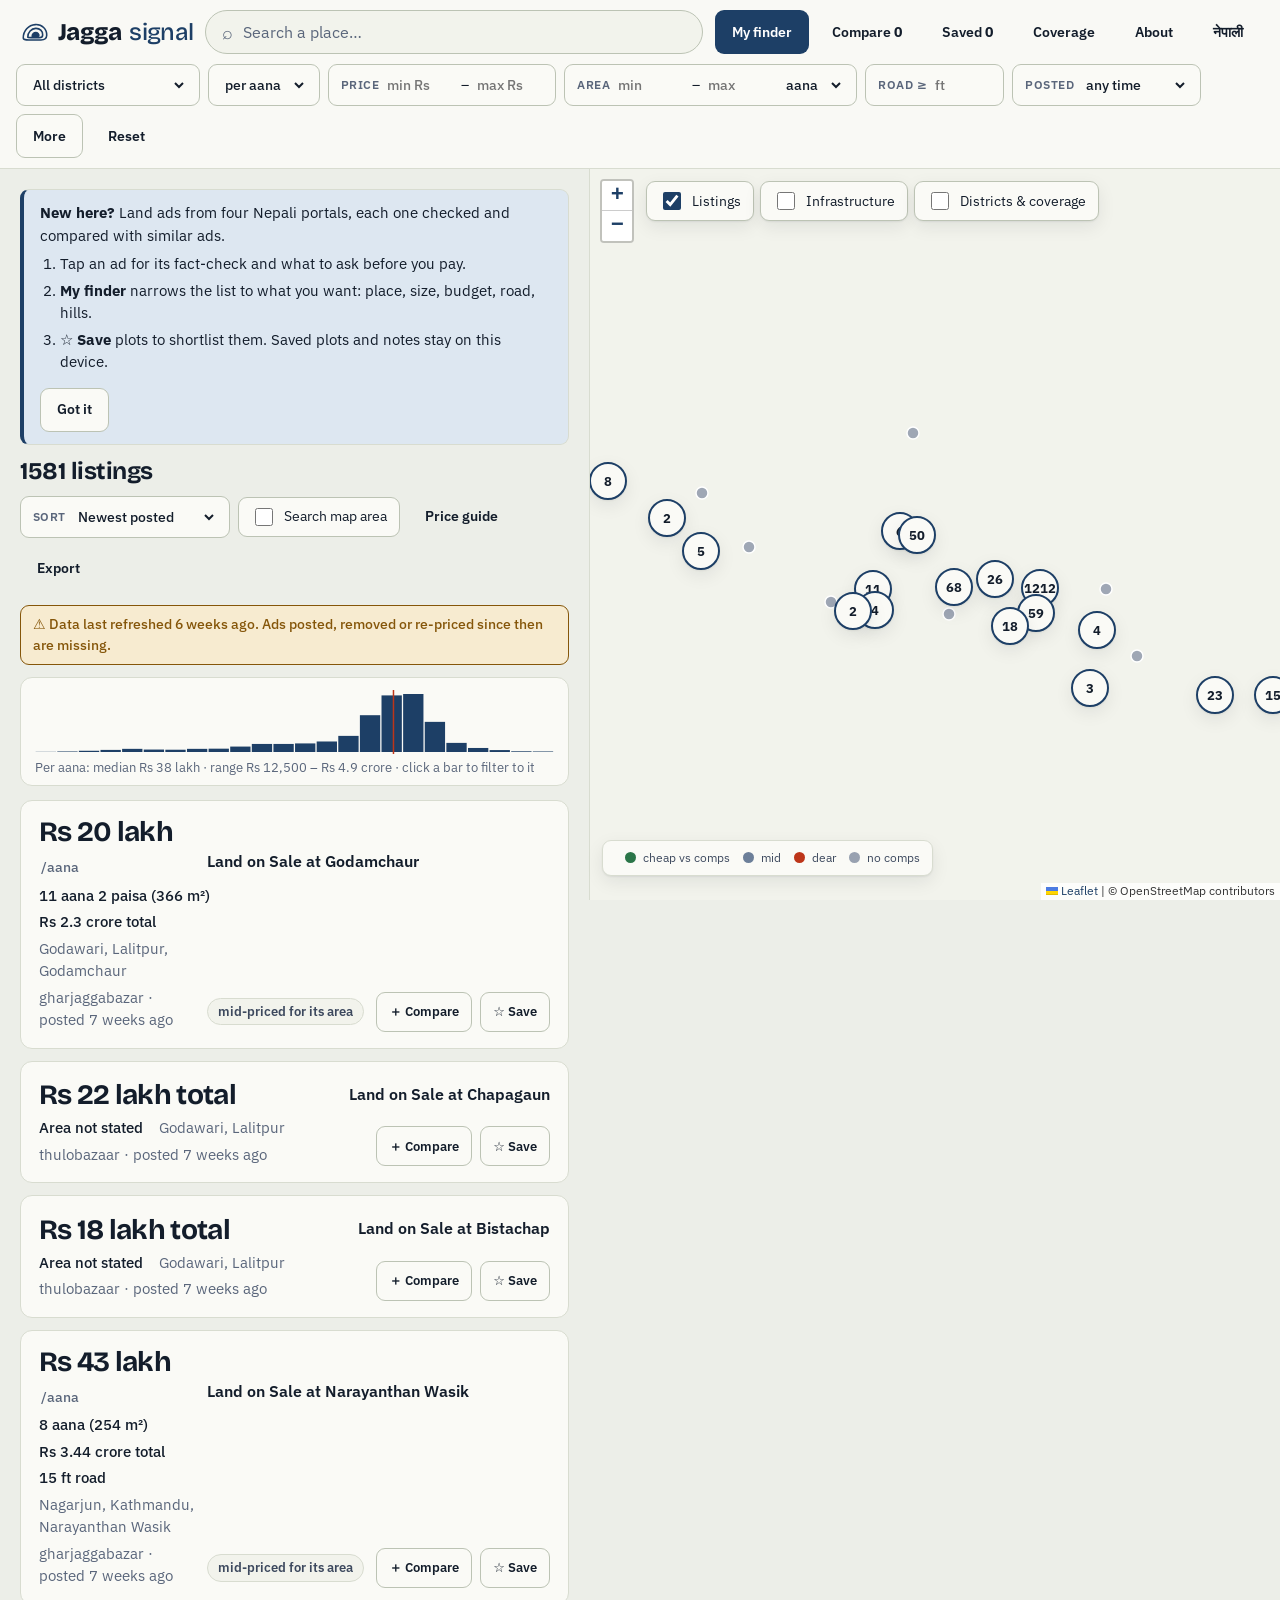
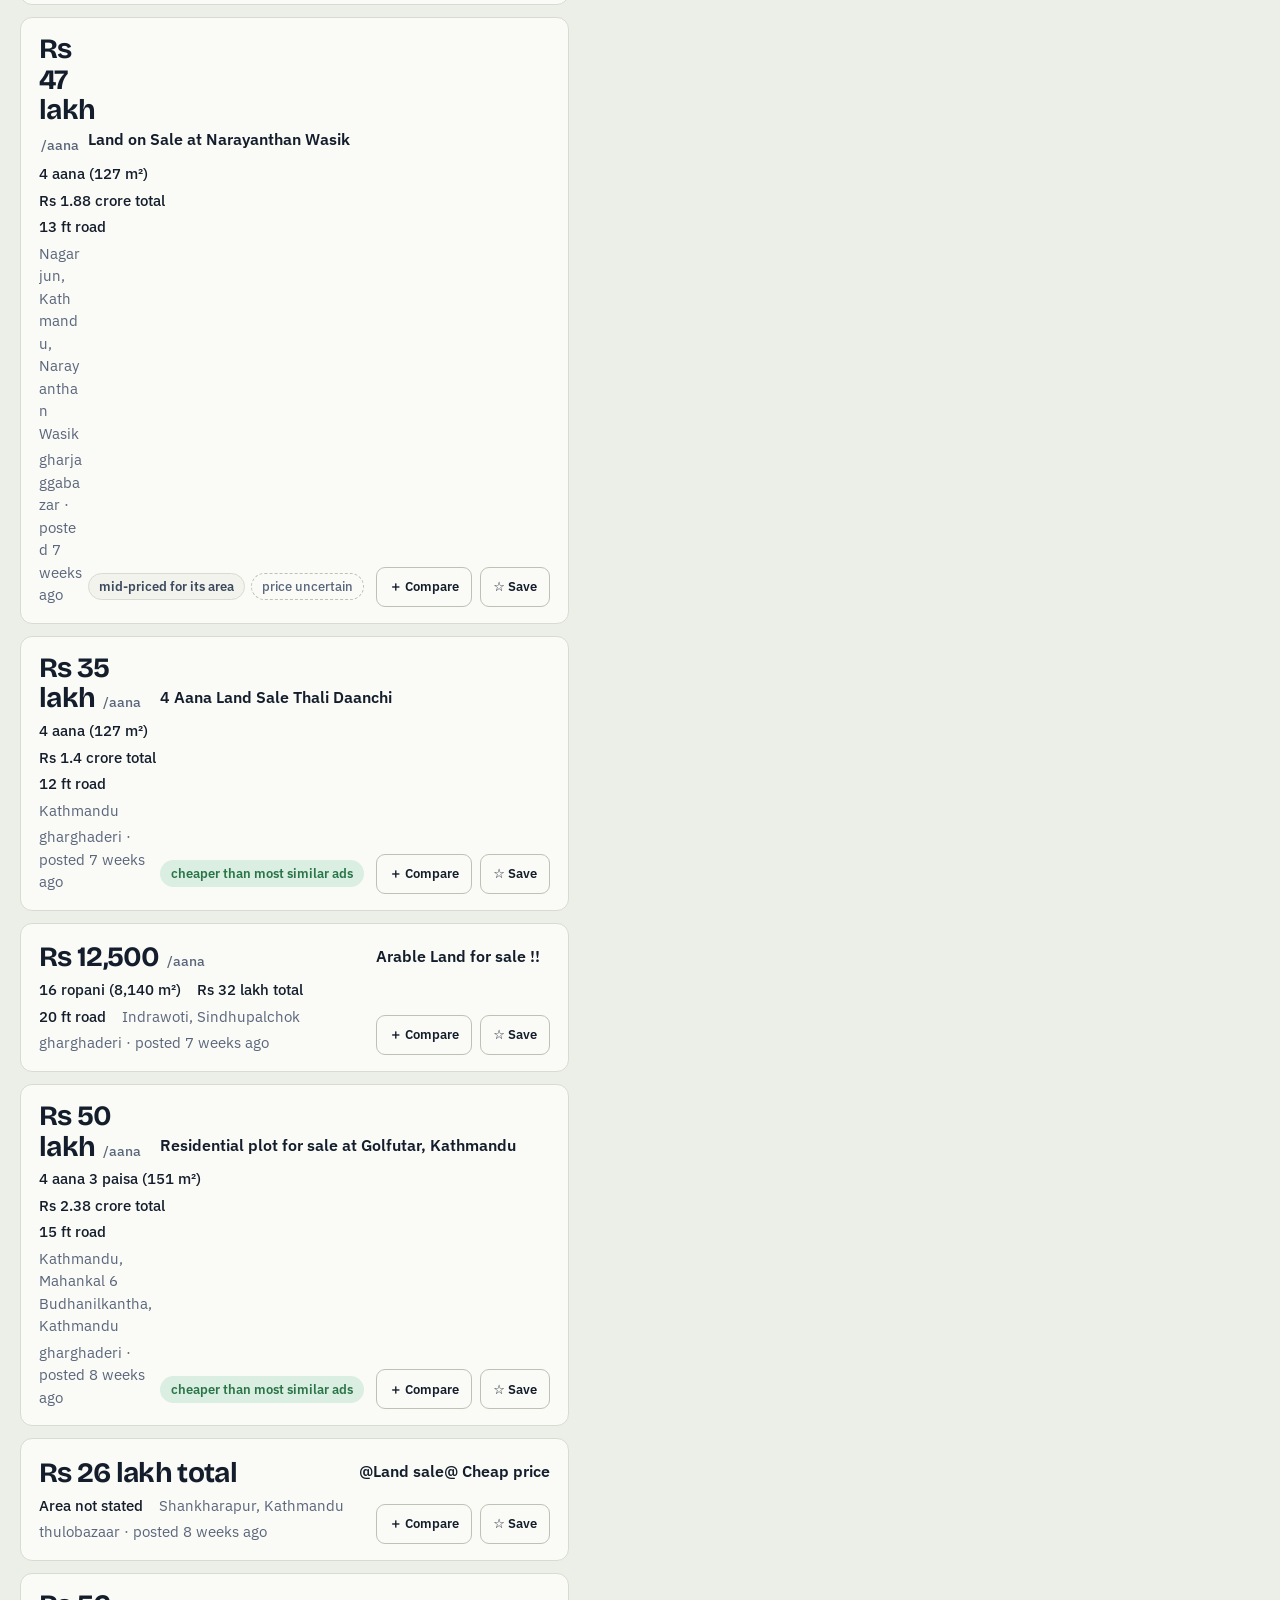
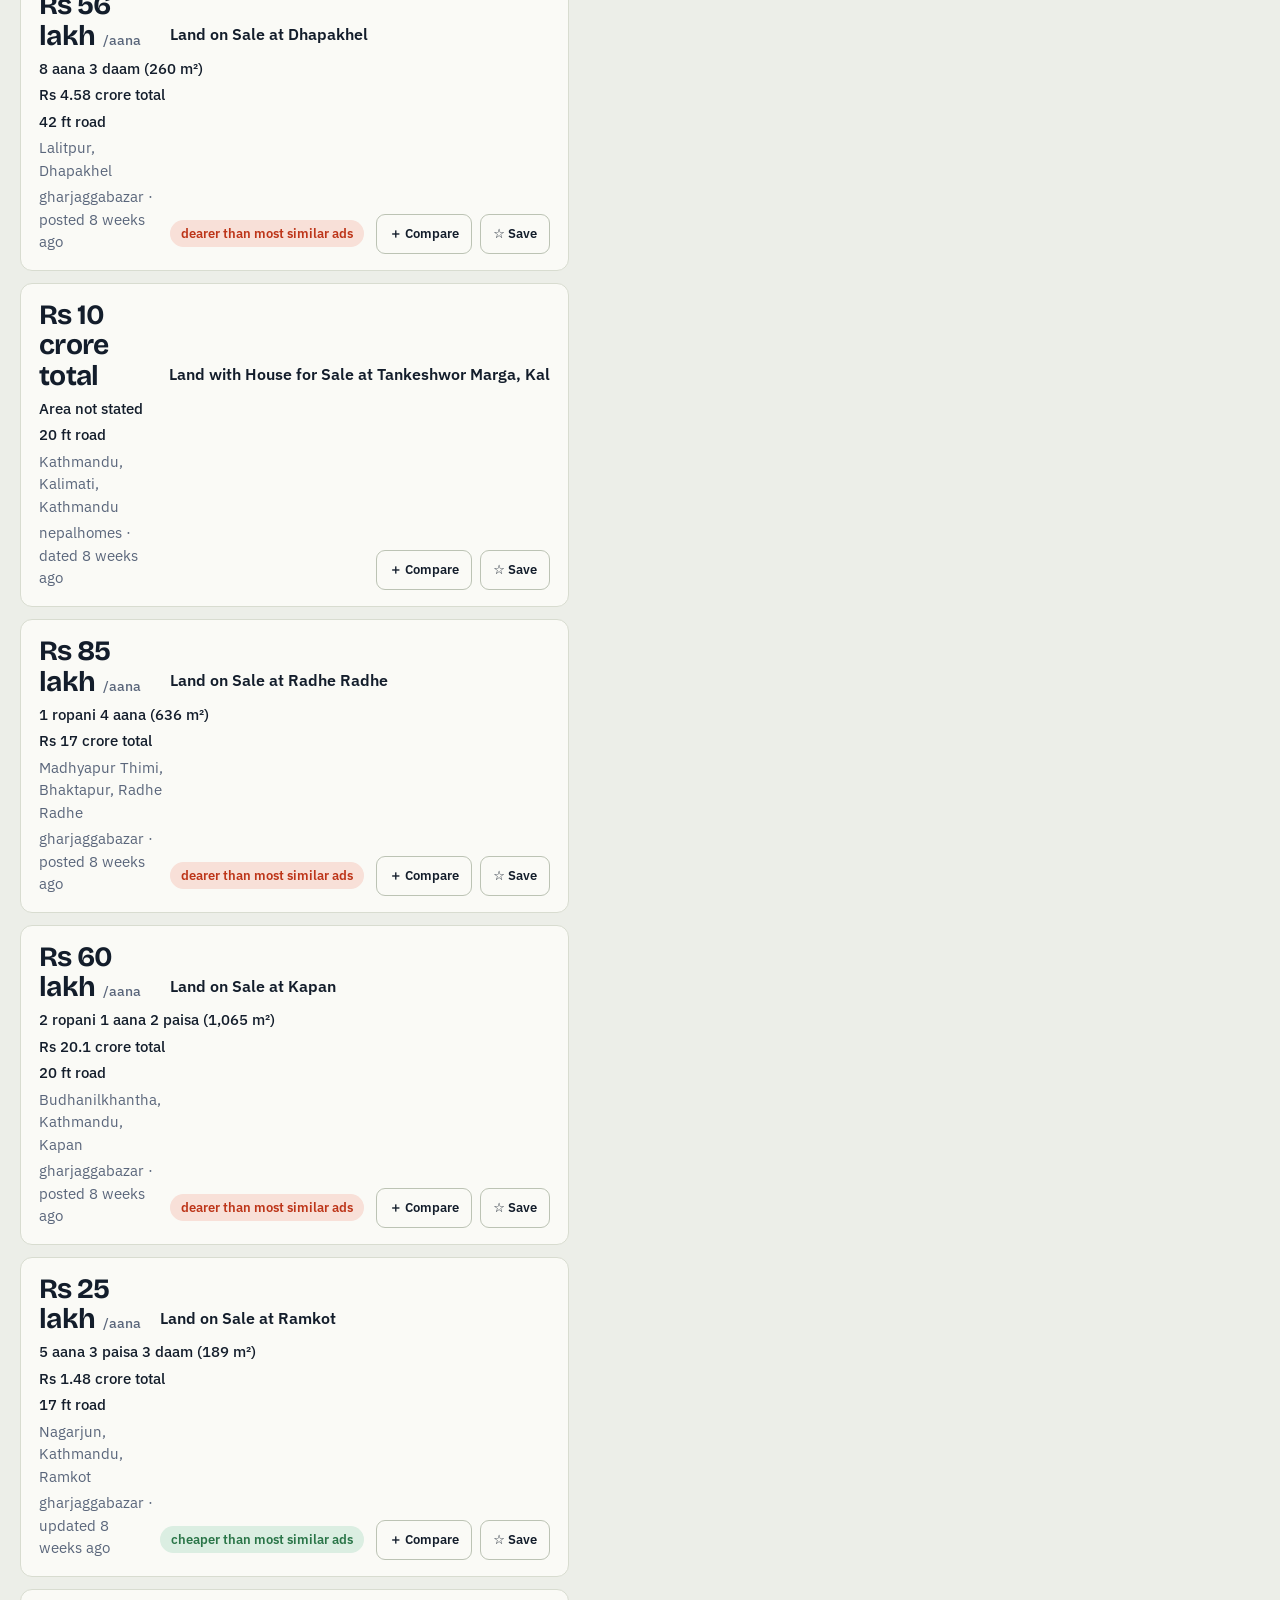
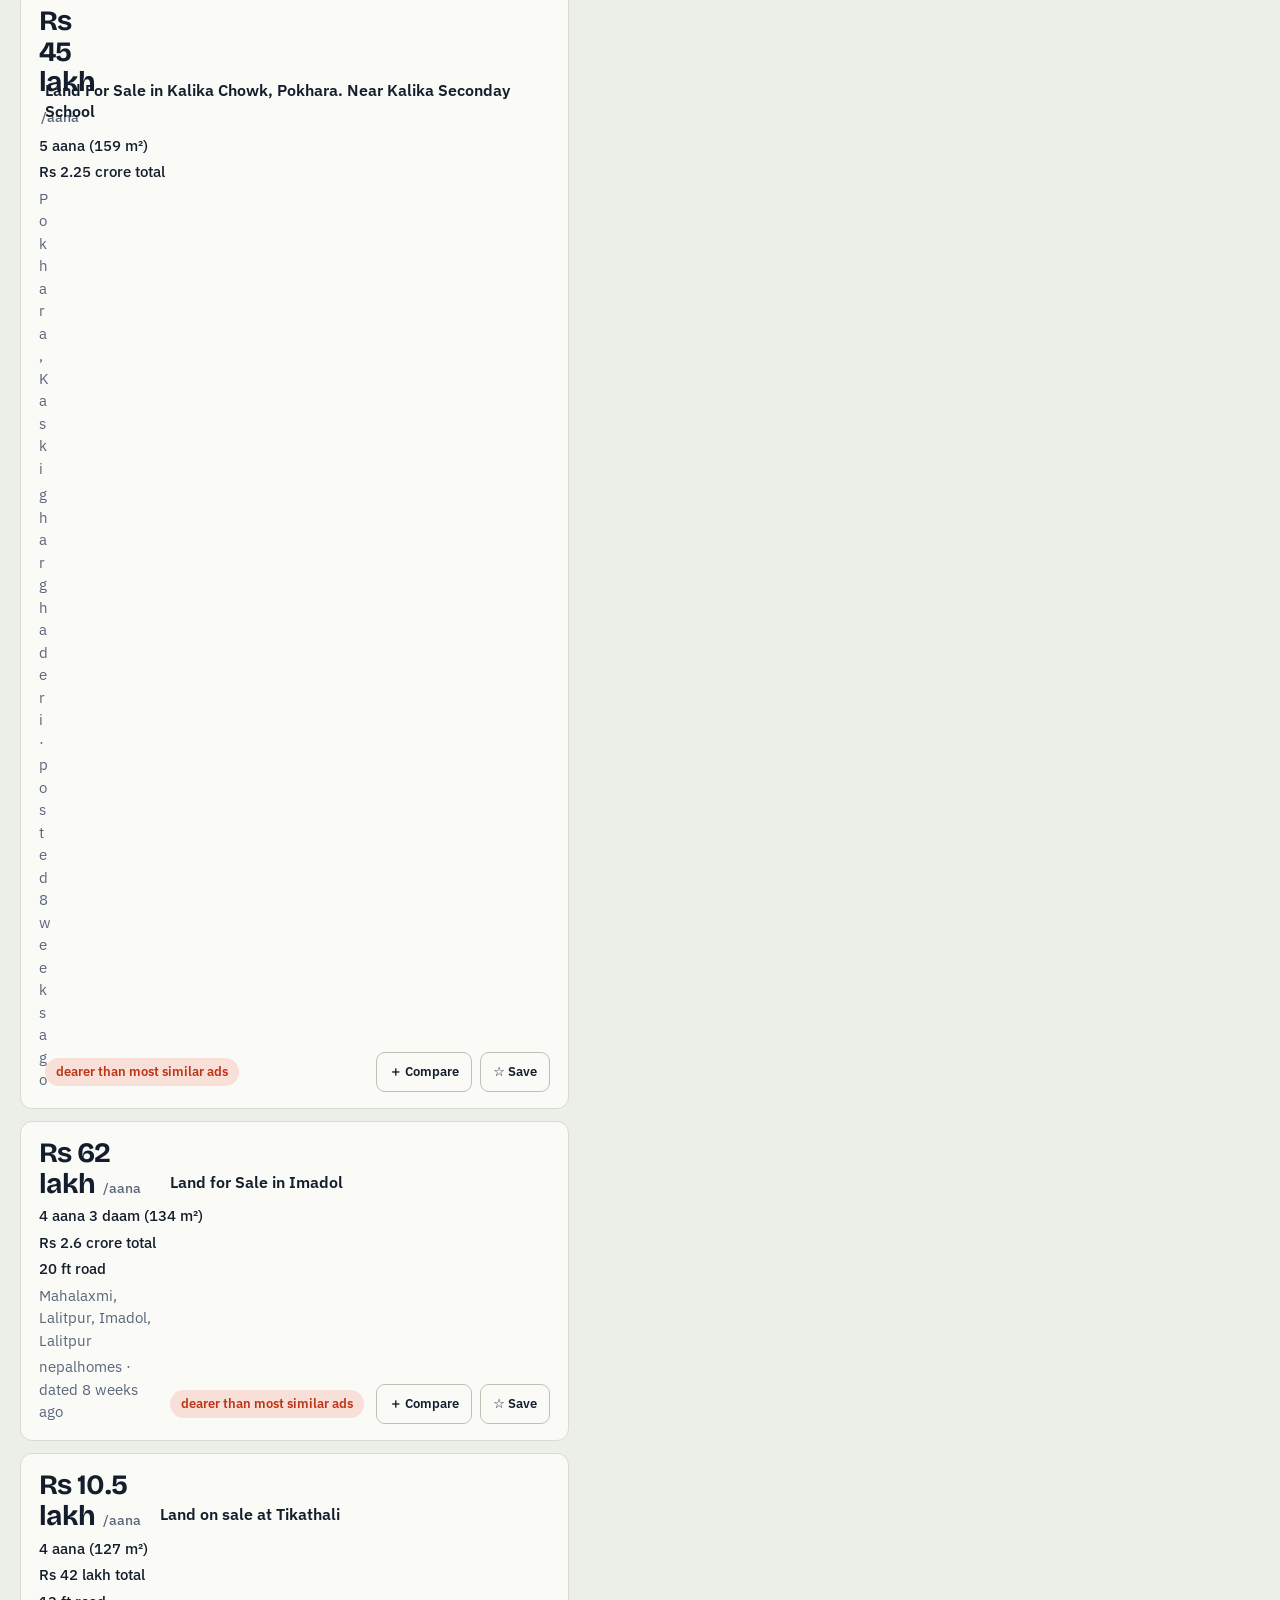
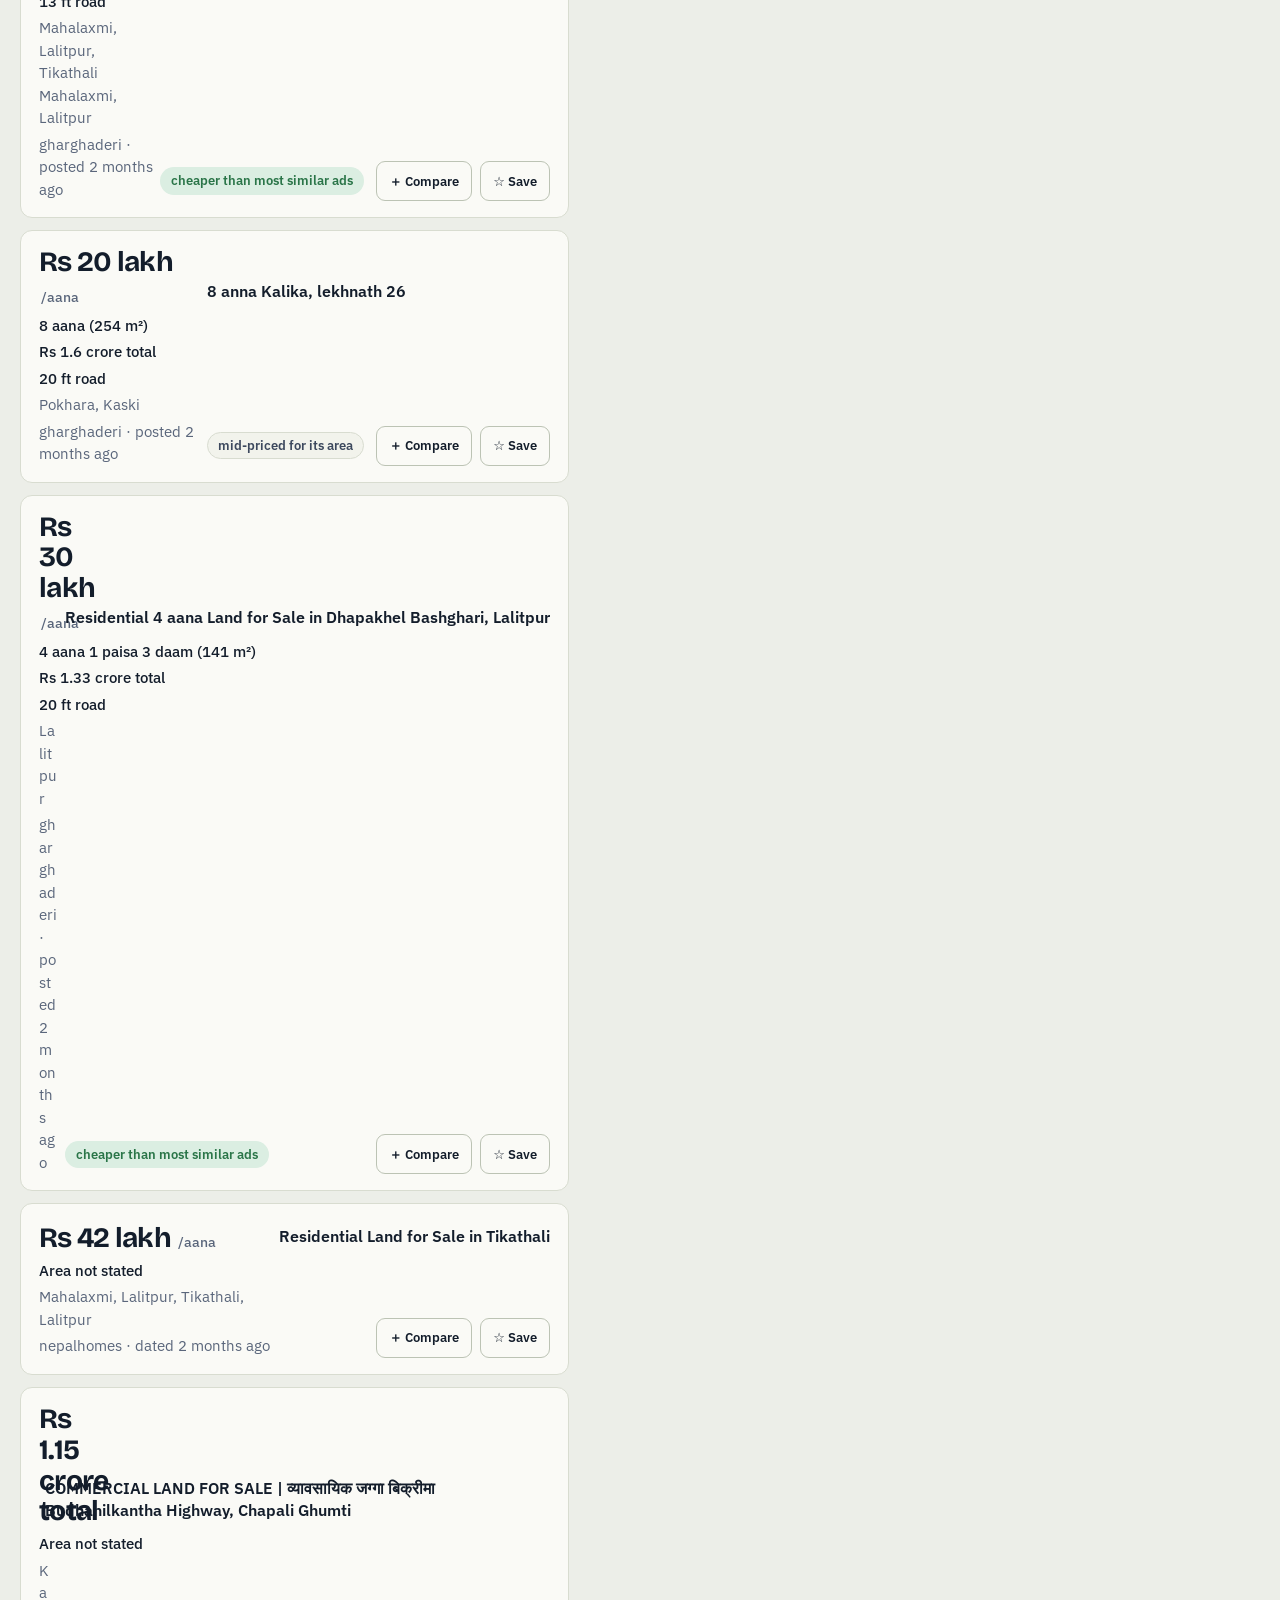
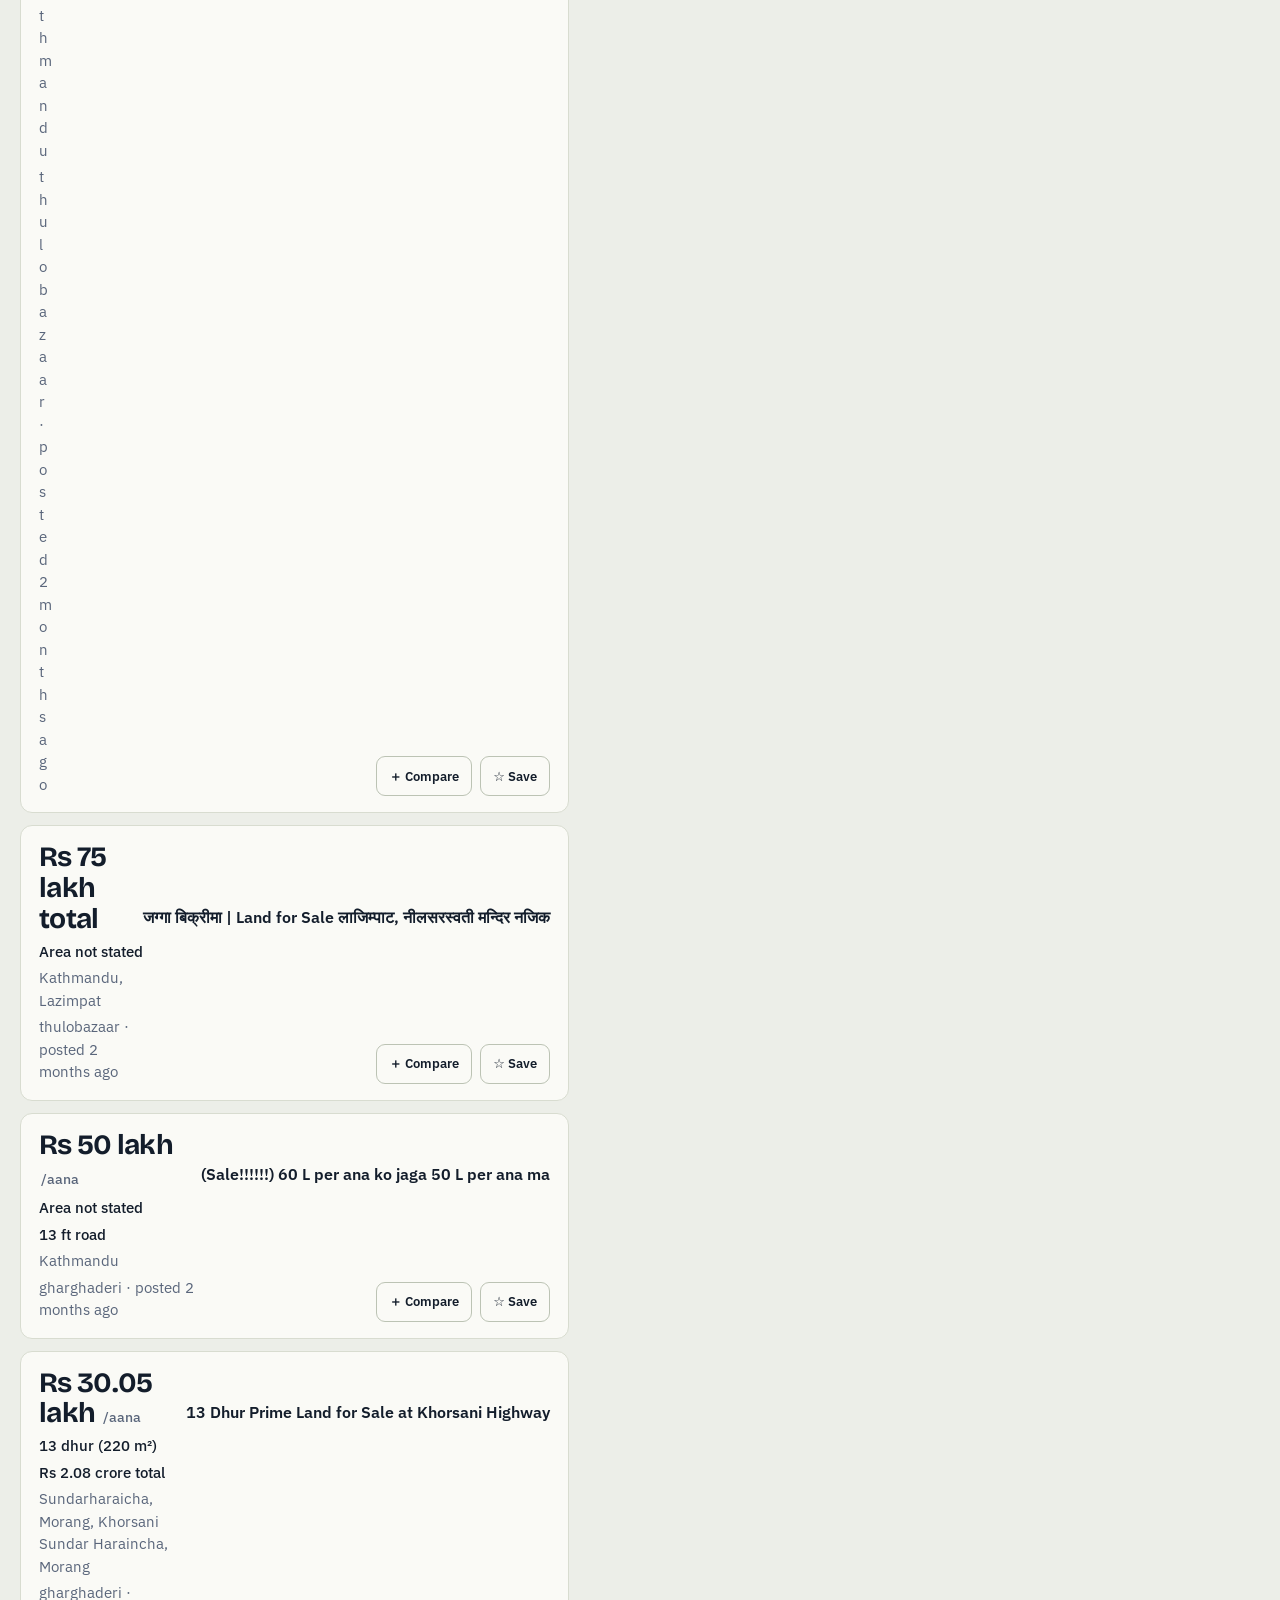
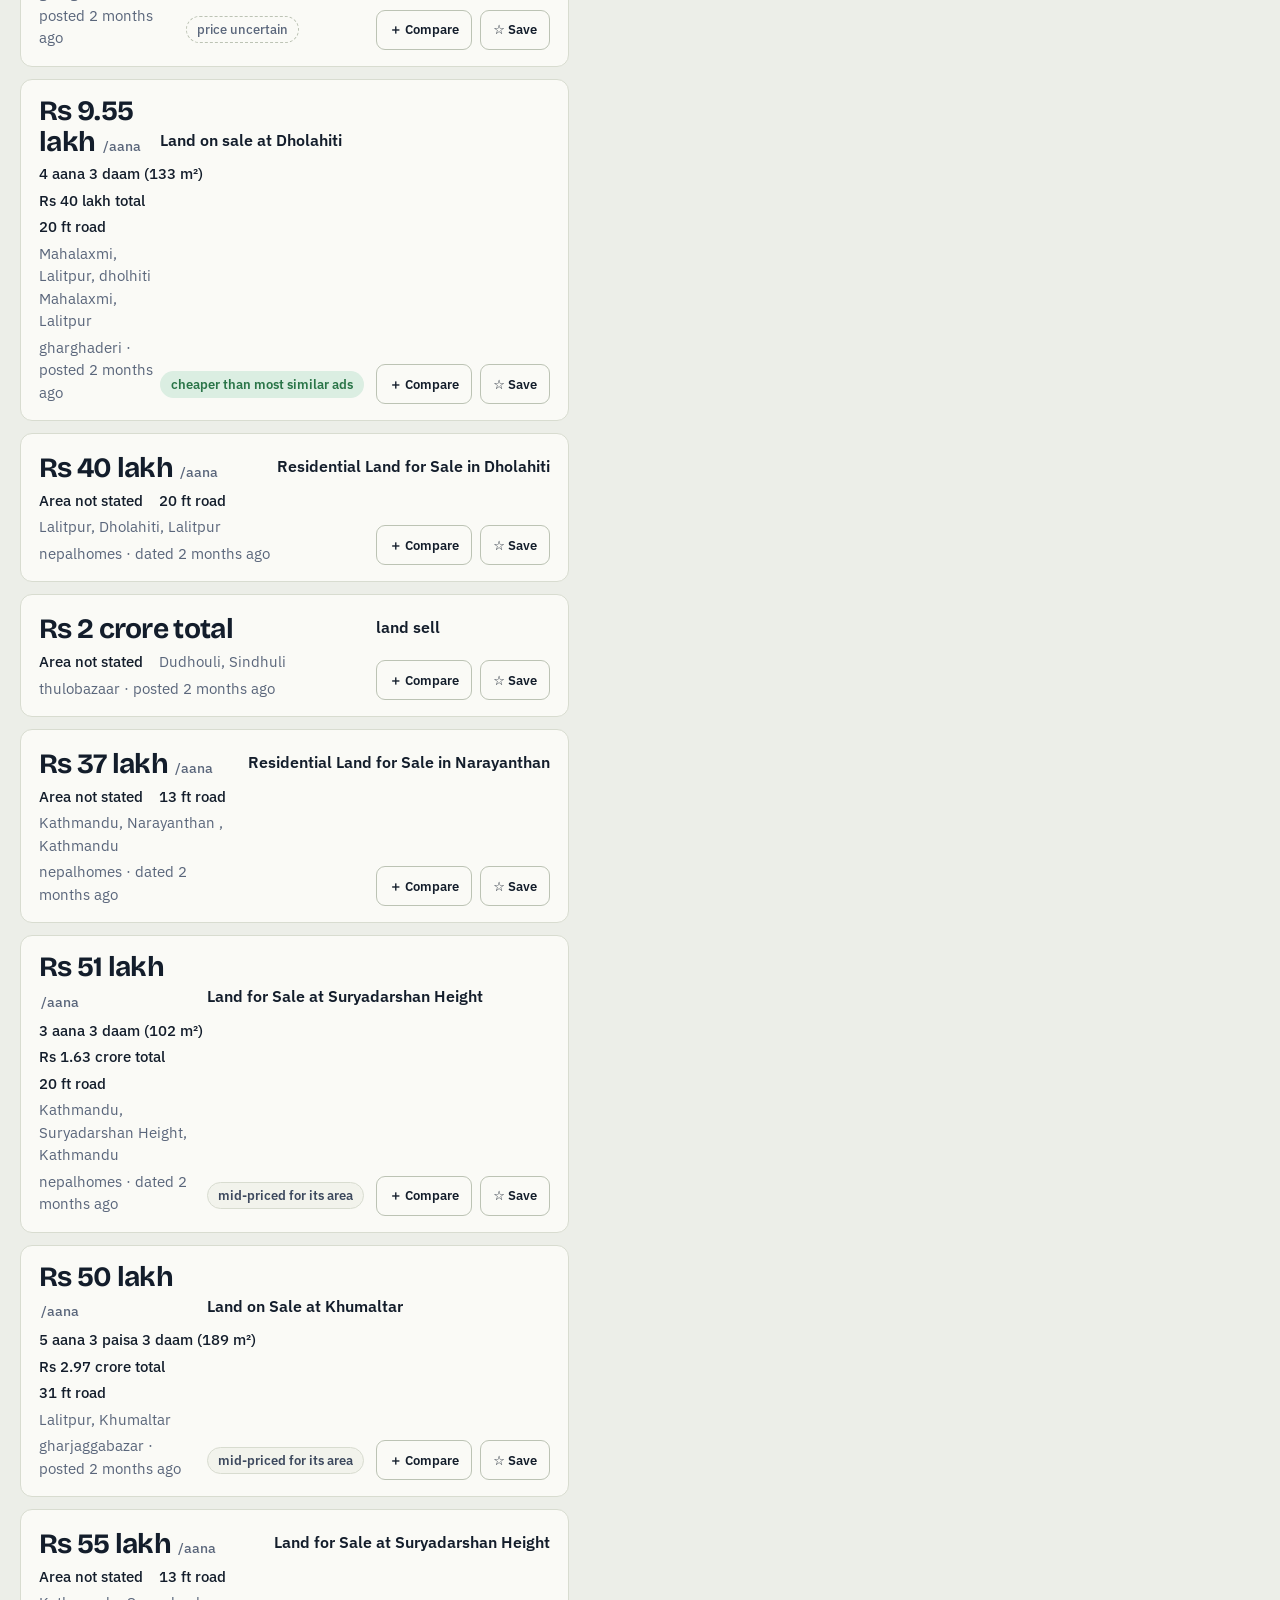
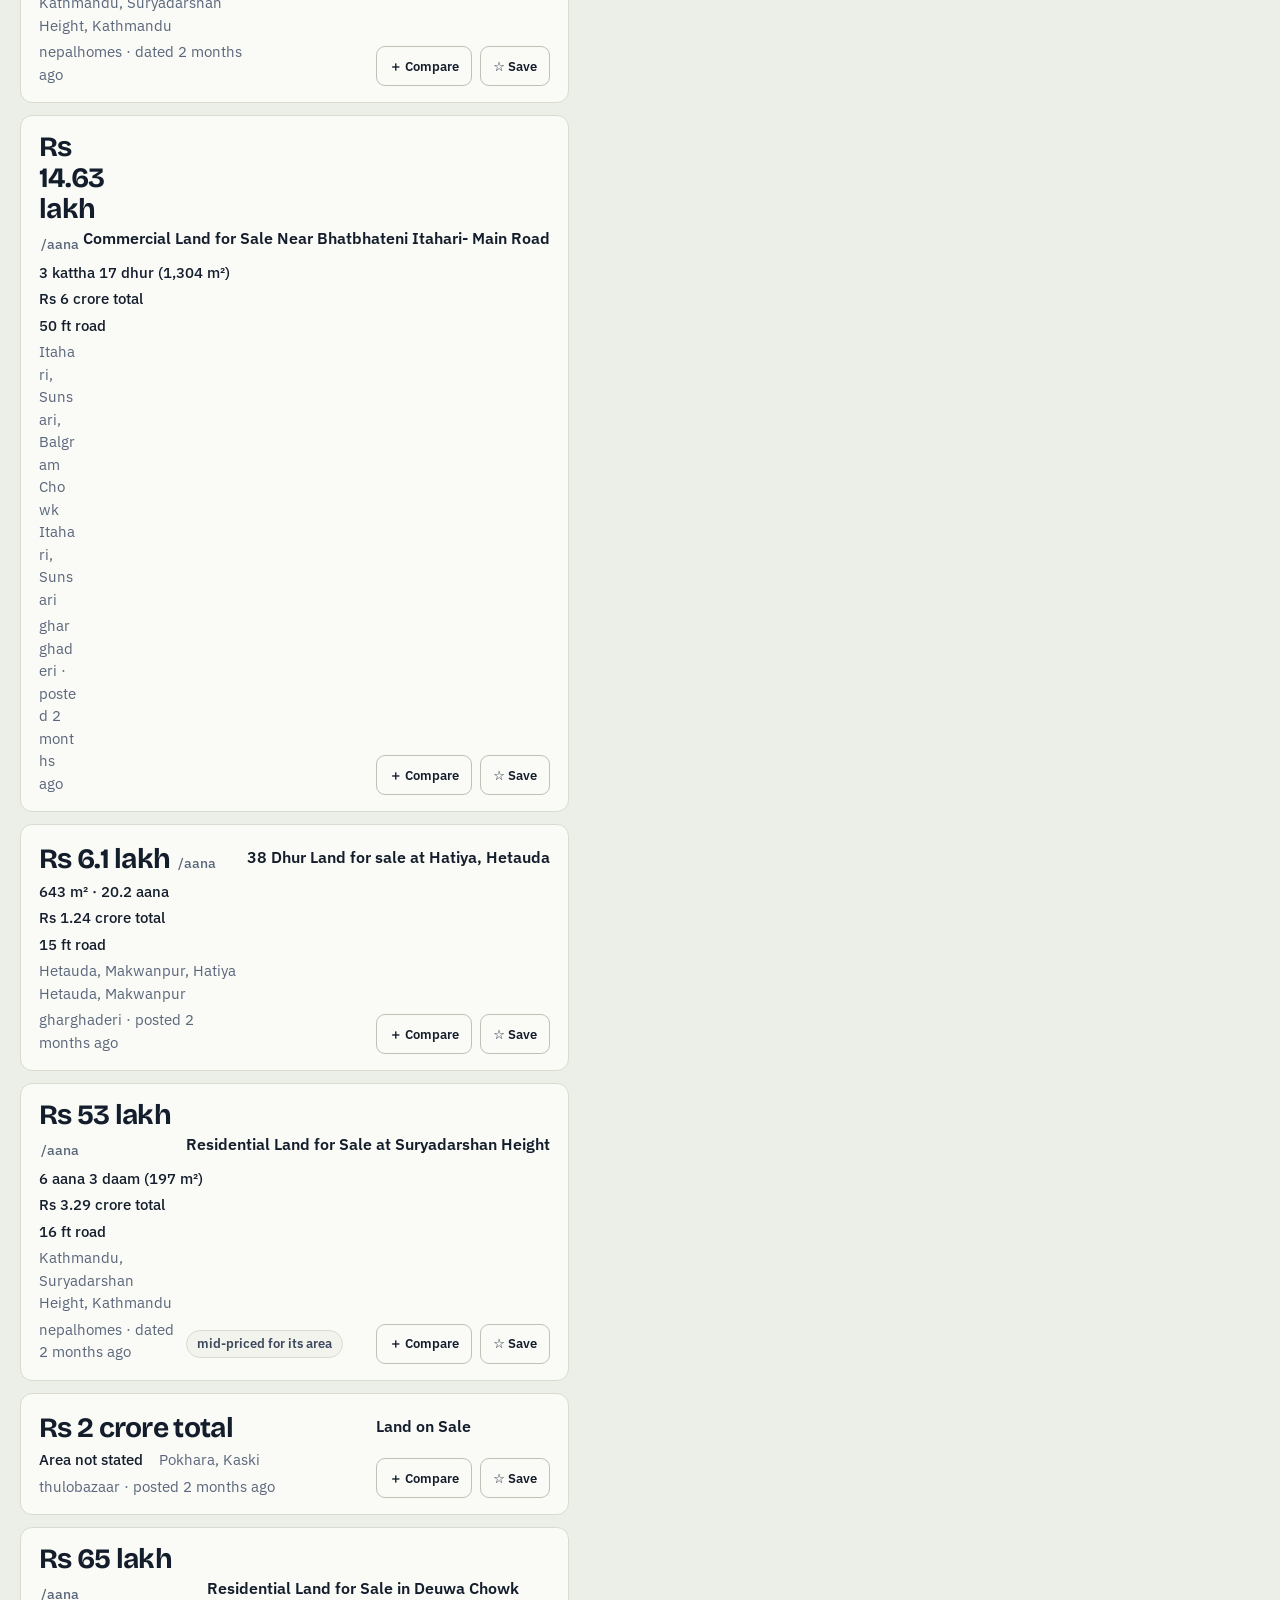
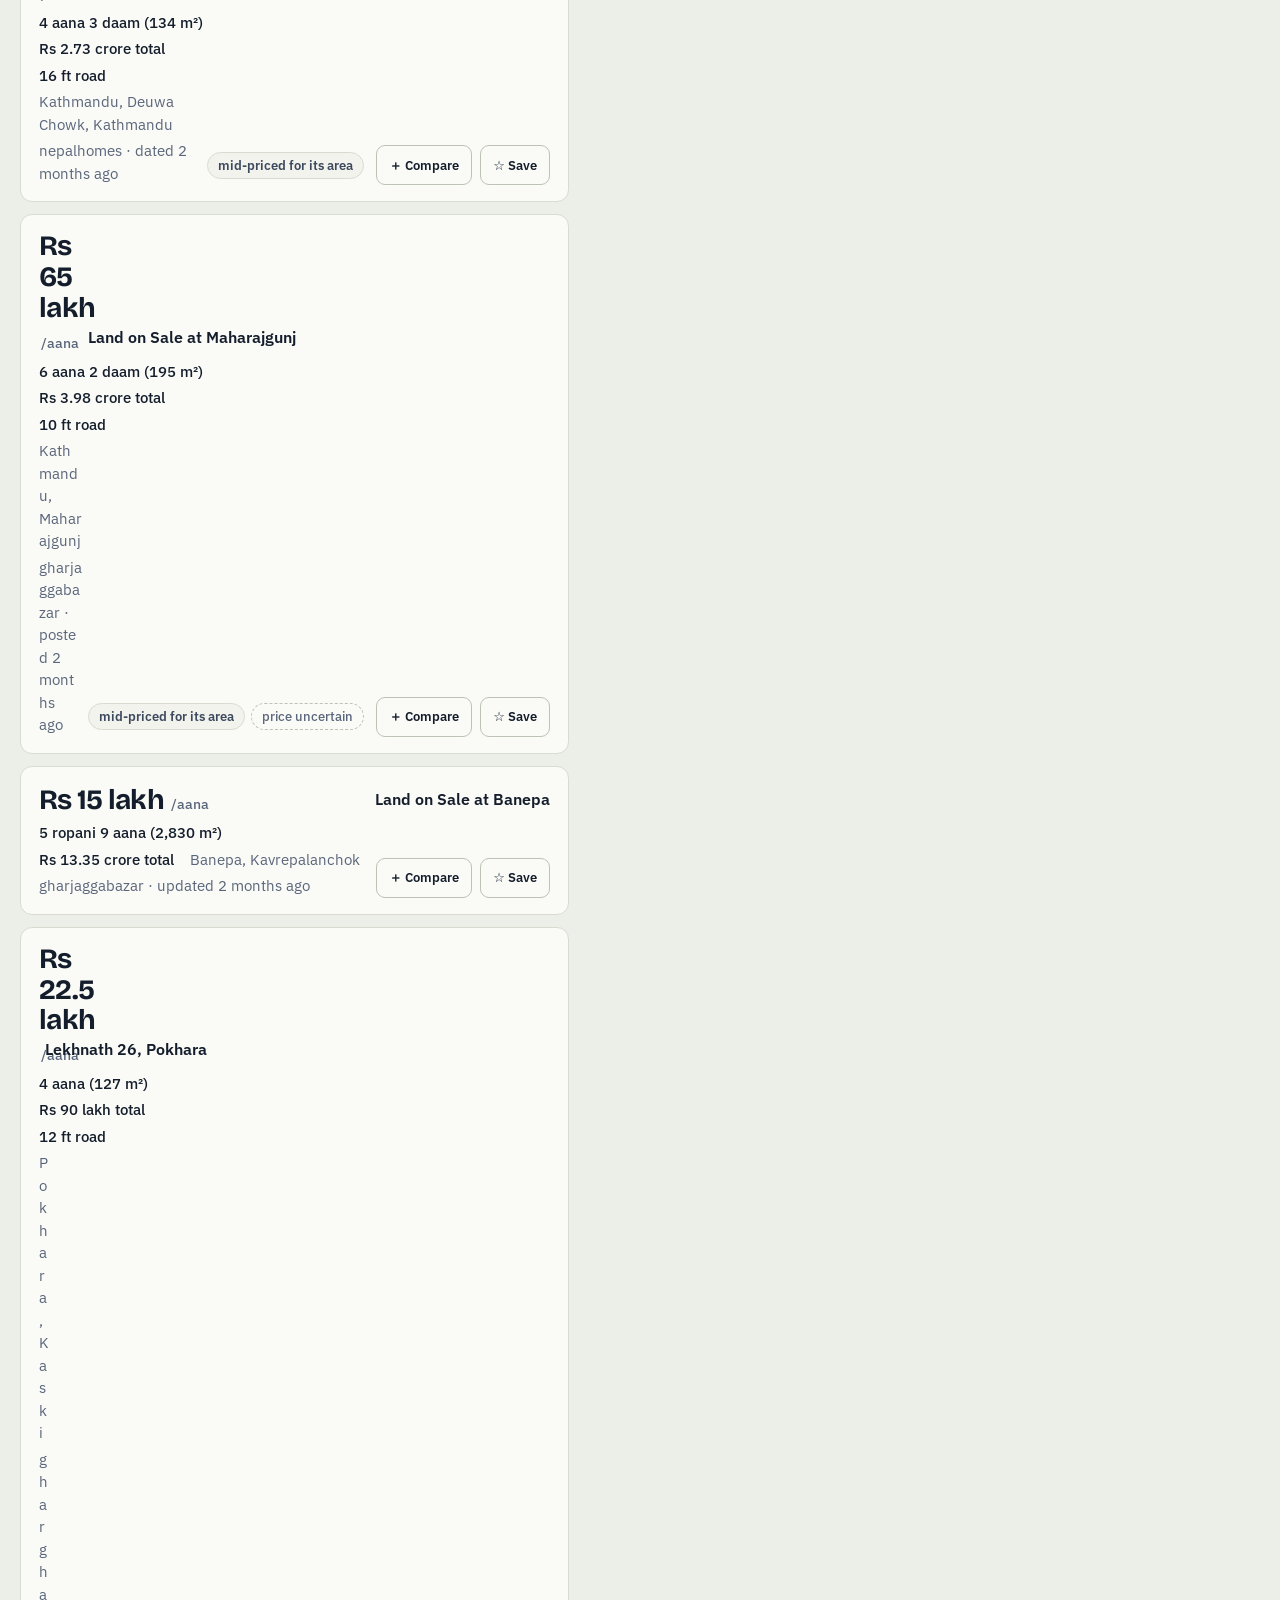
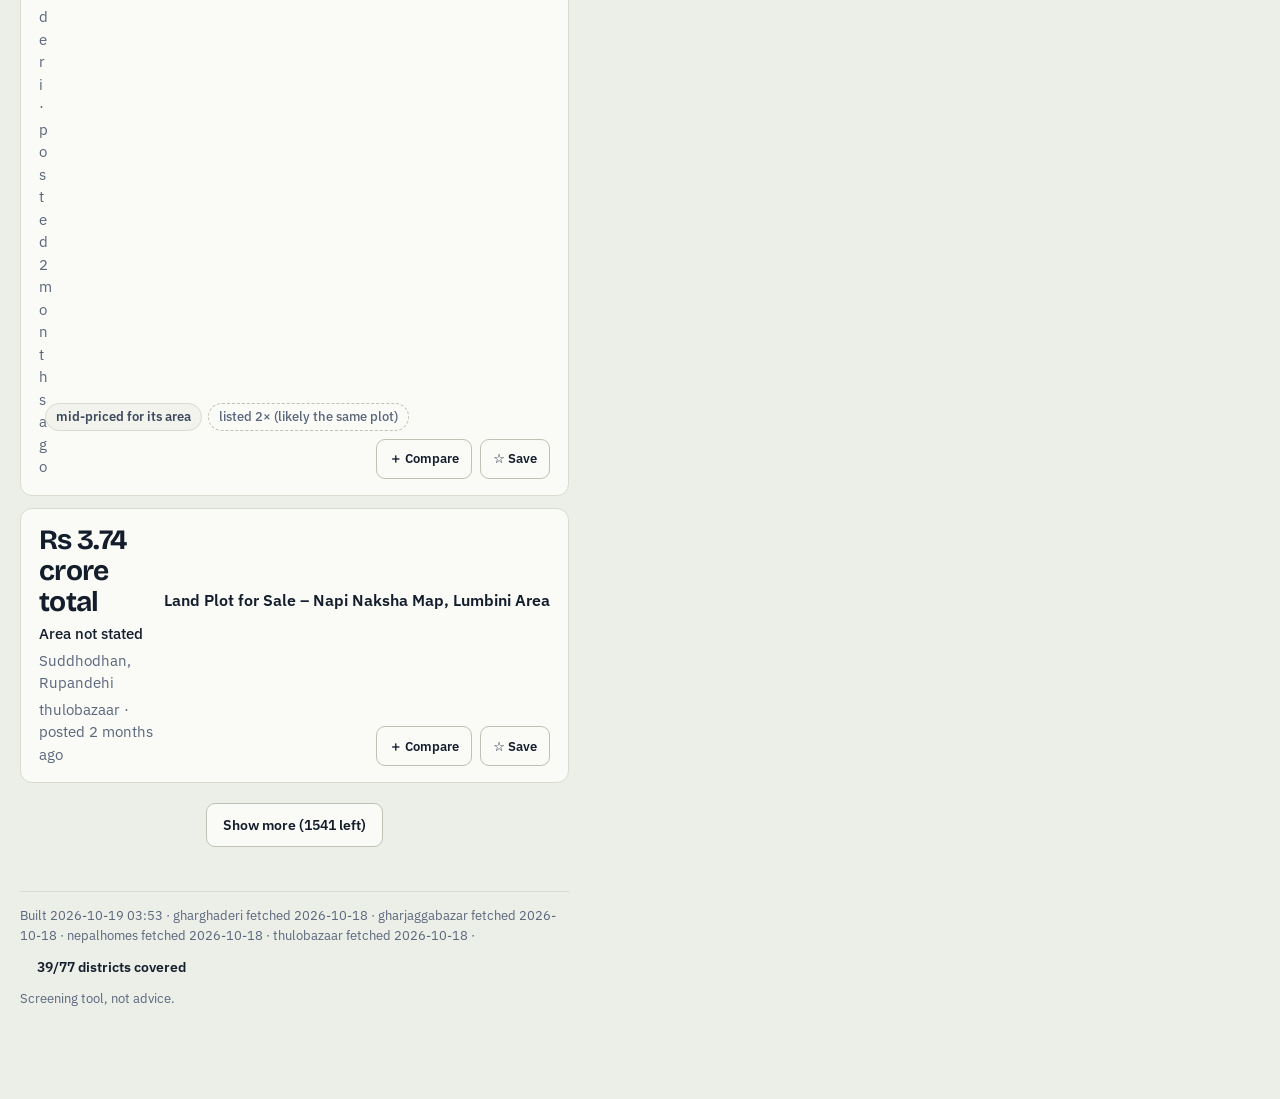
==== commit 80c1aaab: "Update site (2026-10-19T03:56:07Z)" ====
--- a/index.html
+++ b/index.html
@@ -5,24 +5,22 @@
 <meta name="viewport" content="width=device-width, initial-scale=1">
 <title>Jaggasignal — Nepal land search</title>
 <meta name="description" content="Search Nepal land listings with unit-safe prices, comparables and cited, factor-by-factor analysis. Screening tool, not advice.">
-<meta name="color-scheme" content="dark">
-<meta name="theme-color" content="#090014">
+<meta name="color-scheme" content="light dark">
+<meta name="theme-color" content="#eceee8" media="(prefers-color-scheme: light)">
+<meta name="theme-color" content="#0d1520" media="(prefers-color-scheme: dark)">
 <link rel="manifest" href="manifest.webmanifest">
 <link rel="icon" type="image/png" href="icon-192.png">
 <link rel="apple-touch-icon" href="icon-192.png">
-<link rel="preload" href="fonts/orbitron-var-latin.woff2" as="font" type="font/woff2" crossorigin>
+<link rel="preload" href="fonts/ibm-plex-sans-var-latin.woff2" as="font" type="font/woff2" crossorigin>
+<link rel="preload" href="fonts/bricolage-grotesque-500-800-latin.woff2" as="font" type="font/woff2" crossorigin>
 <link rel="stylesheet" href="vendor/leaflet/leaflet.css">
 <link rel="stylesheet" href="style.css">
 </head>
 <body>
 <a class="skip" href="#results">Skip to results</a>
-<div class="fx-sun" aria-hidden="true"></div>
-<div class="fx-scan" aria-hidden="true"></div>
-
 <header class="top" role="banner">
-  <div class="grid-floor" aria-hidden="true"></div>
   <div class="top-row">
-    <a class="brand" href="#" aria-label="Jaggasignal home"><span class="brand-mark">JAGGA</span><span class="brand-sub">SIGNAL</span></a>
+    <a class="brand" href="#" aria-label="Jaggasignal home"><svg class="brand-glyph" viewBox="0 0 32 32" fill="none" stroke="currentColor" stroke-width="1.7" stroke-linecap="round" stroke-linejoin="round" aria-hidden="true"><path d="M3.5 22.5c-.2-7.6 5.6-14 12.8-14.4 7.3-.4 12.4 4.9 12.2 11.4-.1 3.2-2.7 5-6.1 5H9.6c-3.4 0-6-.8-6.1-2z"/><path d="M8.3 21.6c-.1-5.1 3.9-9.3 8.4-9.5 4.6-.2 7.6 3.1 7.5 7 0 1.8-1.5 2.9-3.7 2.9h-8.7c-2 0-3.5-.2-3.5-.4z"/><path d="M13 20.6c0-2.3 1.8-4 3.8-4 2.1 0 3.4 1.5 3.3 3.2 0 .6-.5.9-1.2.9h-4.7c-.8 0-1.2-.1-1.2-.1z" fill="currentColor"/></svg><span class="brand-mark">Jagga</span><span class="brand-sub">signal</span></a>
     <form class="search" role="search" id="searchForm" autocomplete="off">
       <label class="sr" for="q">Search by place or keyword</label>
       <span class="prompt" aria-hidden="true">&gt;</span>
@@ -30,11 +28,12 @@
     </form>
     <button class="btn btn-ghost only-narrow" id="btnFilters" type="button" aria-expanded="false" aria-controls="filtersBar"><span>Filters <b id="filterCount"></b></span></button>
     <nav class="top-actions" aria-label="Site">
-      <button class="btn btn-primary" id="btnFinder" type="button" aria-expanded="false" aria-controls="finder" title="Say what you want (any districts, size, budget, terrain, places to be near, wishes) and see which ads fit, and why none do"><span>◎ My finder <b id="finderCount"></b></span></button>
-      <button class="btn btn-ghost" id="btnCompare" type="button" aria-label="Compare selected listings"><span>⇄ Compare <b id="cmpCount">0</b></span></button>
-      <button class="btn btn-ghost" id="btnWatch" type="button"><span>★ Saved <b id="watchCount">0</b></span></button>
+      <button class="btn btn-primary" id="btnFinder" type="button" aria-expanded="false" aria-controls="finder" title="Say what you want (any districts, size, budget, terrain, places to be near, wishes) and see which ads fit, and why none do"><span>My finder <b id="finderCount"></b></span></button>
+      <button class="btn btn-ghost" id="btnCompare" type="button" aria-label="Compare selected listings"><span>Compare <b id="cmpCount">0</b></span></button>
+      <button class="btn btn-ghost" id="btnWatch" type="button"><span>Saved <b id="watchCount">0</b></span></button>
       <button class="btn btn-ghost" id="btnCoverage" type="button"><span>Coverage</span></button>
       <button class="btn btn-ghost" id="btnAbout" type="button"><span>About</span></button>
+      <button class="btn btn-ghost only-narrow" id="btnMenu" type="button" aria-label="Menu: saved plots, compare, coverage, about" aria-haspopup="dialog"><span>•••</span></button>
       <a class="btn btn-ghost" id="btnLang" href="#" hidden lang="ne" title="Opens this page through Google Translate. Google sees what you view there, and your watchlist and notes (stored per site address) are not carried across."><span>नेपाली</span></a>
     </nav>
   </div>
@@ -56,13 +55,16 @@
       <input id="fAmax" inputmode="decimal" aria-label="Maximum area" placeholder="max">
       <select id="fAunit" aria-label="Area unit"><option value="aana">aana</option><option value="ropani">ropani</option><option value="kattha">kattha</option><option value="dhur">dhur</option><option value="bigha">bigha</option><option value="sqm">m²</option></select></span>
     <label class="chip"><span class="lbl">Road ≥</span><input id="fRoad" inputmode="numeric" aria-label="Minimum road width in feet" placeholder="ft"></label>
-    <label class="chip"><span class="sr">Source</span><select id="fSrc"><option value="">All sources</option></select></label>
     <label class="chip" title="By the date the portal gives the ad. Ads with no posted date are hidden when this is set."><span class="lbl">Posted</span>
       <select id="fAge" aria-label="How recently the ad was posted"><option value="">any time</option><option value="7">last 7 days</option><option value="30">last 30 days</option><option value="90">last 3 months</option><option value="180">last 6 months</option><option value="365">last year</option></select></label>
-    <label class="chip check"><input id="fCut" type="checkbox"><span>Price cut</span></label>
-    <label class="chip check" title="The same plot is often posted several times"><input id="fDups" type="checkbox"><span>Show duplicates</span></label>
-    <label class="chip"><span class="sr">Saved searches</span><select id="savedSel"><option value="">Saved searches…</option></select></label>
-    <button class="btn btn-ghost" id="btnSave" type="button"><span>Save search</span></button>
+    <details class="more-filters" id="moreFilters"><summary class="btn btn-outline"><span>More <b id="moreCount"></b></span></summary>
+      <div class="more-pop">
+    <label class="chip"><span class="sr">Source</span><select id="fSrc"><option value="">All sources</option></select></label>
+      <label class="chip check"><input id="fCut" type="checkbox"><span>Price cut</span></label>
+      <label class="chip check" title="The same plot is often posted several times"><input id="fDups" type="checkbox"><span>Show duplicates</span></label>
+      <label class="chip"><span class="sr">Saved searches</span><select id="savedSel"><option value="">Saved searches…</option></select></label>
+      <button class="btn btn-ghost" id="btnSave" type="button"><span>Save search</span></button>
+      </div></details>
     <button class="btn btn-ghost" id="btnReset" type="button"><span>Reset</span></button>
   </div>
 </header>
@@ -72,7 +74,7 @@
     <div class="banner welcome" id="welcome" role="region" aria-label="How to use this site" hidden>
       <div><b>New here?</b> Land ads from four Nepali portals, each one checked and compared with similar ads.
         <ol><li>Tap an ad for its fact-check and what to ask before you pay.</li>
-          <li><b>◎ My finder</b> narrows the list to what you want: place, size, budget, road, hills.</li>
+          <li><b>My finder</b> narrows the list to what you want: place, size, budget, road, hills.</li>
           <li><b>☆ Save</b> plots to shortlist them. Saved plots and notes stay on this device.</li></ol></div>
       <button class="btn btn-outline" id="welcomeOk" type="button"><span>Got it</span></button>
     </div>
@@ -86,6 +88,7 @@
             <option value="-area">Largest area</option><option value="fit">Best fit (my finder)</option>
           </select></label>
         <label class="chip check map-only" title="Only list what is inside the map view"><input id="fMapOnly" type="checkbox"><span>Search map area</span></label>
+        <button class="btn btn-ghost" id="btnGuide" type="button" title="What sellers ask per aana in each place, with the government rate where one is loaded"><span>Price guide</span></button>
         <details class="export"><summary class="btn btn-ghost"><span>Export</span></summary>
           <div class="menu"><button type="button" data-export="csv">CSV</button><button type="button" data-export="geojson">GeoJSON</button><button type="button" data-export="kml">KML</button></div>
         </details>
@@ -118,19 +121,19 @@
 </nav>
 
 <aside class="finder" id="finder" aria-labelledby="fTitle" hidden>
-  <div class="win-bar"><span class="dots" aria-hidden="true"><i></i><i></i><i></i></span><span class="win-title" id="fTitle">&gt; my.finder</span>
+  <div class="win-bar"><span class="win-title" id="fTitle">Your criteria</span>
     <button class="x" id="fClose" type="button" aria-label="Close my finder">✕</button></div>
   <div class="finder-body" id="fBody"></div>
 </aside>
 
 <aside class="drawer" id="drawer" role="dialog" aria-modal="false" aria-labelledby="dTitle" hidden>
-  <div class="win-bar"><span class="dots" aria-hidden="true"><i></i><i></i><i></i></span><span class="win-title">&gt; plot details <small id="dPos" class="foot"></small></span>
+  <div class="win-bar"><span class="win-title">Plot details <small id="dPos" class="foot"></small></span>
     <button class="x" id="dPrev" type="button" aria-label="Previous listing (K)" title="Previous listing (K)">‹</button><button class="x" id="dNext" type="button" aria-label="Next listing (J)" title="Next listing (J)">›</button>
     <button class="x" id="dClose" type="button" aria-label="Close details">✕</button></div>
   <div class="drawer-body" id="dBody"></div>
 </aside>
 
-<dialog class="modal" id="modal"><div class="win-bar"><span class="dots" aria-hidden="true"><i></i><i></i><i></i></span><span class="win-title" id="mTitle"></span>
+<dialog class="modal" id="modal"><div class="win-bar"><span class="win-title" id="mTitle"></span>
   <button class="x" id="mClose" type="button" aria-label="Close">✕</button></div><div class="modal-body" id="mBody"></div></dialog>
 
 <script src="data.js"></script>
--- a/style.css
+++ b/style.css
@@ -1,279 +1,277 @@
-/* Jaggasignal — Zillow-style split search, Vaporwave/Outrun skin.
- * Tokens first (design-system section 2). Data views stay legible: solid panels, quiet text, glow reserved for chrome. */
-@font-face { font-family: "Orbitron"; src: url("fonts/orbitron-var-latin.woff2") format("woff2"); font-weight: 400 900; font-display: swap; }
-@font-face { font-family: "Share Tech Mono"; src: url("fonts/sharetechmono-latin.woff2") format("woff2"); font-weight: 400; font-display: swap; }
-
+/* Jaggasignal: an evidence-first land search, dressed like the survey sheet it helps you read.
+ * Identity: cool survey paper, blue-black ink, a red pencil for 'look closer', contour tan for terrain. Answer first (what you want, then what fits); evidence over
+ * decoration (honest greys for 'unknown', colour only where it means something); big readable numbers; 44 px targets. Light by default, dark with the system setting.
+ * Type, self-hosted: Bricolage Grotesque for the wordmark, headlines and prices; IBM Plex Sans for the interface; IBM Plex Mono for figures that line up (dates, areas, rates). */
+@font-face { font-family: "IBM Plex Sans"; src: url("fonts/ibm-plex-sans-var-latin.woff2") format("woff2"); font-weight: 400 700; font-display: swap; }
+@font-face { font-family: "Bricolage Grotesque"; src: url("fonts/bricolage-grotesque-500-800-latin.woff2") format("woff2"); font-weight: 500 800; font-display: swap; }
+@font-face { font-family: "IBM Plex Mono"; src: url("fonts/ibm-plex-mono-400-latin.woff2") format("woff2"); font-weight: 400; font-display: swap; }
+@font-face { font-family: "IBM Plex Mono"; src: url("fonts/ibm-plex-mono-500-latin.woff2") format("woff2"); font-weight: 500; font-display: swap; }
 
 :root {
-  --void: #090014; --chrome: #e0e0e0; --chrome-dim: #b9b3cc; --panel: #1a103c; --panel-solid: #150c33;
-  --magenta: #ff00ff; --cyan: #00ffff; --orange: #ff9900; --line: #2d1b4e; --line-ui: #7656b8; /* --line is decorative only; --line-ui (3.3:1) outlines controls */
-  --sunset: linear-gradient(to right, #ff9900, #ff00ff, #00ffff);
-  --font-head: "Orbitron", "Segoe UI", system-ui, sans-serif;
-  --font-mono: "Share Tech Mono", ui-monospace, "SFMono-Regular", Menlo, Consolas, monospace;
-  --ease: 200ms linear;
-  --top-h: 132px;
+  --bg: #eceee8; --surface: #fafaf6; --surface-2: #f2f3ec; --ink: #131d2b; --ink-2: #3d495e; --ink-3: #5a667b;
+  --line: #d8dcd0; --line-strong: #bcc3b4;
+  --brand: #1d3f66; --brand-hover: #142f4d; --brand-ink: #ffffff; --brand-soft: #dde7f1;
+  --warn: #85560a; --warn-soft: #f7ebd0; --bad: #a42a16; --bad-soft: #f8dfd8; --good: #2a7548; --good-soft: #dbeee2;
+  --terra: #bd3519; --terra-soft: #f8e0d8; --contour: #9c7640; --info: #1d3f66; --info-soft: #dde7f1;
+  --shadow: 0 1px 2px rgba(19, 29, 43, .07), 0 6px 18px rgba(19, 29, 43, .08); --shadow-lg: 0 10px 40px rgba(19, 29, 43, .24);
+  --font-ui: "IBM Plex Sans", system-ui, -apple-system, "Segoe UI", Roboto, "Noto Sans", "Noto Sans Devanagari", sans-serif;
+  --font-display: "Bricolage Grotesque", "IBM Plex Sans", system-ui, sans-serif;
+  --font-mono: "IBM Plex Mono", ui-monospace, "SFMono-Regular", Menlo, Consolas, monospace;
+  --r: 12px; --r-sm: 9px; --ease: 160ms ease; --top-h: 132px;
+}
+@media (prefers-color-scheme: dark) {
+  :root:not([data-theme="light"]) {
+    --bg: #0d1520; --surface: #141d2a; --surface-2: #19232f; --ink: #e8edf5; --ink-2: #b3bfd1; --ink-3: #8c99ae;
+    --line: #233046; --line-strong: #344560;
+    --brand: #86b4ea; --brand-hover: #a8c9f1; --brand-ink: #0a1522; --brand-soft: #172a41;
+    --warn: #e5ad4f; --warn-soft: #33270e; --bad: #ff8e7c; --bad-soft: #3b1a15; --good: #72d3a3; --good-soft: #13301f;
+    --terra: #ff9c7c; --terra-soft: #3a1f19; --contour: #d6ac70; --info: #86b4ea; --info-soft: #172a41;
+    --shadow: 0 1px 2px rgba(0, 0, 0, .4), 0 6px 18px rgba(0, 0, 0, .32); --shadow-lg: 0 10px 40px rgba(0, 0, 0, .65);
+  }
 }
 * { box-sizing: border-box; }
-html { overflow-x: clip; color-scheme: dark; scroll-padding-top: calc(var(--top-h) + 8px); }
-body { margin: 0; background: var(--void); color: var(--chrome); font: 16px/1.5 var(--font-mono); letter-spacing: .02em; -webkit-font-smoothing: antialiased; }
-h1, h2, h3 { font-family: var(--font-head); font-weight: 700; margin: 0; line-height: 1.15; }
-a { color: var(--cyan); text-underline-offset: 3px; }
-a:hover { text-shadow: 0 0 8px var(--cyan); }
-button, input, select { font: inherit; color: inherit; letter-spacing: inherit; }
+html { overflow-x: clip; scroll-padding-top: calc(var(--top-h) + 8px); color-scheme: light dark; }
+body { margin: 0; background: var(--bg); color: var(--ink); font: 16px/1.5 var(--font-ui); -webkit-font-smoothing: antialiased; font-variant-numeric: tabular-nums; }
+.kv dd, .facts span:not(.dim) { font-variant-numeric: tabular-nums; }
+h1, h2, h3 { font-family: var(--font-display); font-weight: 650; margin: 0; line-height: 1.15; letter-spacing: -.015em; }
+a { color: var(--brand); } a:hover { color: var(--brand-hover); }
+button, input, select, textarea { font: inherit; color: inherit; }
 .sr { position: absolute; width: 1px; height: 1px; overflow: hidden; clip: rect(0 0 0 0); white-space: nowrap; }
-.skip { position: absolute; left: -999px; top: 0; background: var(--cyan); color: #000; padding: 8px 12px; z-index: 100; }
-.skip:focus { left: 8px; top: 8px; }
-:focus-visible { outline: 2px solid var(--cyan); outline-offset: 2px; box-shadow: 0 0 12px rgba(0,255,255,.6); }
-
-/* atmosphere: sun + scanlines (decorative, pointer-events none) */
-.fx-sun { position: fixed; top: -180px; right: -120px; width: 600px; height: 600px; border-radius: 50%; filter: blur(100px); opacity: .22;
-  background: linear-gradient(to bottom, var(--orange), var(--magenta)); pointer-events: none; z-index: 0; }
-.fx-scan { position: fixed; inset: 0; pointer-events: none; z-index: 50; opacity: .35;
-  background: linear-gradient(rgba(18,16,20,0) 50%, rgba(0,0,0,.25) 50%), linear-gradient(90deg, rgba(255,0,0,.05), rgba(0,255,0,.02), rgba(0,0,255,.05));
-  background-size: 100% 4px, 100% 100%; }
-
-/* header */
-.top { position: sticky; top: 0; z-index: 30; background: rgba(9,0,20,.92); backdrop-filter: blur(8px); border-bottom: 2px solid transparent;
-  border-image: linear-gradient(to right, var(--magenta), var(--cyan)) 1; overflow: hidden; }
-.grid-floor { position: absolute; left: 0; right: 0; bottom: 0; height: 70px; opacity: .35; pointer-events: none; overflow: hidden;
-  -webkit-mask-image: linear-gradient(to top, #000, transparent); mask-image: linear-gradient(to top, #000, transparent); }
-.grid-floor::before { content: ""; position: absolute; left: -50%; right: -50%; bottom: -10px; height: 220px; transform-origin: bottom center;
-  background-image: linear-gradient(transparent 95%, var(--magenta) 95%), linear-gradient(90deg, transparent 95%, var(--magenta) 95%); background-size: 40px 40px;
-  transform: perspective(300px) rotateX(62deg); }
-.top-row, .filters { position: relative; display: flex; gap: 12px; align-items: center; padding: 10px 16px; flex-wrap: wrap; }
+.skip { position: absolute; left: -999px; top: 0; background: var(--brand); color: var(--brand-ink); padding: 8px 12px; z-index: 100; border-radius: 0 0 var(--r-sm) 0; }
+.skip:focus { left: 0; }
+:focus-visible { outline: 3px solid color-mix(in srgb, var(--brand) 55%, transparent); outline-offset: 2px; }
+.fx-sun, .fx-scan, .grid-floor, .dots { display: none; }
+
+/* ---- the top bar ---- */
+.top { position: sticky; top: 0; z-index: 30; background: color-mix(in srgb, var(--surface) 94%, transparent); backdrop-filter: blur(10px); border-bottom: 1px solid var(--line); }
+.top-row, .filters { display: flex; gap: 12px; align-items: center; padding: 10px 20px; flex-wrap: wrap; }
 .filters { padding-top: 0; gap: 8px; }
-.brand { text-decoration: none; display: inline-flex; align-items: baseline; gap: 6px; transform: skewX(-12deg); }
-.brand-mark { font: 900 26px var(--font-head); background: var(--sunset); -webkit-background-clip: text; background-clip: text; color: transparent;
-  filter: drop-shadow(0 0 14px rgba(255,0,255,.55)); }
-.brand-sub { font: 400 13px var(--font-head); letter-spacing: .4em; color: var(--cyan); }
-.search { flex: 1 1 280px; display: flex; align-items: center; gap: 8px; border-bottom: 2px solid var(--magenta); background: #000; padding: 4px 10px; min-width: 200px; }
-.search:focus-within { border-color: var(--cyan); box-shadow: 0 0 15px var(--cyan); }
-.search input { flex: 1; min-width: 0; width: 100%; background: none; border: 0; outline: 0; color: var(--cyan); font-size: 17px; padding: 6px 0; box-shadow: none; }
-.search input::placeholder { color: rgba(255,0,255,.85); }
-.prompt { color: var(--magenta); }
-.top-actions { display: flex; gap: 6px; margin-left: auto; }
-
-/* controls */
-.btn { background: none; border: 2px solid transparent; padding: 6px 14px; min-height: 44px; cursor: pointer; text-transform: uppercase; letter-spacing: .12em;
-  font-size: 13px; transform: skewX(-12deg); transition: all var(--ease); border-radius: 0; }
-.btn > span, .btn > b { display: inline-block; transform: skewX(12deg); }
-.btn:hover { transform: skewX(0); }
-.btn-ghost { color: var(--chrome); } .btn-ghost:hover { background: rgba(0,255,255,.1); color: var(--cyan); }
-.btn-outline { border-color: var(--magenta); color: var(--magenta); } .btn-outline:hover, .btn-outline.on { background: var(--magenta); color: #fff; box-shadow: 0 0 20px var(--magenta); }
-.btn-primary { border-color: var(--cyan); color: var(--cyan); } .btn-primary:hover { background: var(--cyan); color: #000; box-shadow: 0 0 20px var(--cyan); }
-.chip { display: inline-flex; align-items: center; gap: 6px; background: rgba(26,16,60,.85); border: 1px solid var(--line-ui); padding: 0 10px; min-height: 40px; font-size: 14px; }
-.chip:hover, .chip:focus-within { border-color: var(--cyan); }
-.chip .lbl { color: var(--chrome-dim); text-transform: uppercase; font-size: 12px; letter-spacing: .1em; }
-.chip input:not([type=checkbox]), .chip select { background: transparent; border: 0; outline: 0; color: var(--cyan); padding: 8px 0; min-width: 0; }
-.chip.range input { width: 82px; } .chip select option { background: var(--panel-solid); color: var(--chrome); }
-.chip.check { cursor: pointer; } .chip.check input { accent-color: var(--magenta); width: 18px; height: 18px; }
-
-/* split layout */
-.split { position: relative; z-index: 1; display: grid; grid-template-columns: minmax(380px, 46%) 1fr; min-height: calc(100vh - var(--top-h)); }
-.list-pane { padding: 12px 16px 80px; min-width: 0; }
+.brand { text-decoration: none; display: inline-flex; align-items: baseline; gap: 1px; color: var(--ink); min-height: 44px; align-items: center; }
+.brand { gap: 8px; } .brand-glyph { width: 30px; height: 30px; color: var(--brand); flex: none; }
+.brand-mark { font: 800 24px var(--font-display); letter-spacing: -.03em; color: var(--ink); }
+.brand-sub { font: 500 24px var(--font-display); letter-spacing: -.03em; color: var(--brand); }
+.search { flex: 1 1 280px; display: flex; align-items: center; gap: 10px; background: var(--surface-2); border: 1px solid var(--line-strong); border-radius: 999px; padding: 0 16px; min-width: 200px; min-height: 44px; }
+.search:focus-within { border-color: var(--brand); box-shadow: 0 0 0 3px color-mix(in srgb, var(--brand) 22%, transparent); }
+.search input { flex: 1; min-width: 0; width: 100%; background: none; border: 0; outline: 0; font-size: 16px; padding: 8px 0; }
+.search input::placeholder { color: var(--ink-3); }
+.prompt { color: var(--ink-3); } .prompt::before { content: "⌕"; font-size: 18px; } .prompt { font-size: 0; }
+.top-actions { display: flex; gap: 6px; margin-left: auto; align-items: center; }
+
+/* ---- controls ---- */
+.btn { display: inline-flex; align-items: center; justify-content: center; gap: 6px; min-height: 44px; padding: 0 16px; border: 1px solid transparent; border-radius: var(--r-sm); background: none; cursor: pointer;
+  font-size: 14px; font-weight: 600; text-decoration: none; transition: background var(--ease), border-color var(--ease), color var(--ease), box-shadow var(--ease); white-space: nowrap; }
+.btn > span, .btn > b { display: inline-block; }
+.btn-ghost { color: var(--ink); } .btn-ghost:hover { background: color-mix(in srgb, var(--ink) 7%, transparent); color: var(--ink); }
+.btn-outline { border-color: var(--line-strong); background: var(--surface); color: var(--ink); } .btn-outline:hover, .btn-outline.on { border-color: var(--brand); color: var(--brand); background: var(--brand-soft); }
+.btn-primary { background: var(--brand); color: var(--brand-ink); } .btn-primary:hover { background: var(--brand-hover); color: var(--brand-ink); }
+.btn[disabled] { opacity: .45; cursor: not-allowed; }
+.chip { display: inline-flex; align-items: center; gap: 8px; background: var(--surface); border: 1px solid var(--line-strong); border-radius: var(--r-sm); padding: 0 12px; min-height: 40px; font-size: 14px; }
+.chip:hover { border-color: var(--brand); } .chip:focus-within { border-color: var(--brand); box-shadow: 0 0 0 3px color-mix(in srgb, var(--brand) 25%, transparent); }
+.chip .lbl { color: var(--ink-3); font-size: 12px; font-weight: 600; text-transform: uppercase; letter-spacing: .04em; }
+.chip input:not([type=checkbox]), .chip select { background: transparent; border: 0; outline: 0; padding: 8px 0; min-width: 0; min-height: 40px; font-weight: 500; }
+.chip.range input { width: 84px; } .chip select option { background: var(--surface); color: var(--ink); }
+.chip.check { cursor: pointer; } .chip.check input { accent-color: var(--brand); width: 18px; height: 18px; }
+
+/* ---- the split: list and map ---- */
+.split { display: grid; grid-template-columns: minmax(400px, 46%) 1fr; min-height: calc(100vh - var(--top-h)); }
+.list-pane { padding: 20px 20px 90px; min-width: 0; }
 .cards, .card h3, .facts { min-width: 0; }
-.map-pane { position: sticky; top: var(--top-h); height: calc(100vh - var(--top-h)); border-left: 2px solid var(--line); }
-#map { position: absolute; inset: 0; background: #0b0420; }
-.leaflet-tile-pane { filter: invert(1) hue-rotate(180deg) brightness(.78) contrast(.95) saturate(.55); }
-.leaflet-container { font-family: var(--font-mono); }
-.leaflet-popup-content-wrapper, .leaflet-popup-tip { background: var(--panel-solid); color: var(--chrome); border: 1px solid var(--cyan); border-radius: 0; box-shadow: 0 0 20px rgba(0,255,255,.3); }
-.leaflet-container a { color: var(--cyan); }
-.layers { position: absolute; top: 10px; left: 56px; z-index: 500; display: flex; gap: 6px; }
-.legend { position: absolute; left: 10px; bottom: 22px; z-index: 500; background: rgba(9,0,20,.88); border: 1px solid var(--line); padding: 6px 10px; font-size: 12px; }
-.sw { display: inline-block; width: 11px; height: 11px; border-radius: 50%; margin: 0 4px 0 8px; vertical-align: -1px; border: 1px solid #000; }
-.sw-cheap { background: var(--cyan); } .sw-mid { background: #b48cff; } .sw-dear { background: var(--magenta); } .sw-none { background: #7a7391; }
-
-.list-head { display: flex; justify-content: space-between; align-items: center; gap: 10px; flex-wrap: wrap; margin-bottom: 10px; }
-.count { font-size: 18px; letter-spacing: .08em; text-transform: uppercase; }
+.map-pane { position: sticky; top: var(--top-h); height: calc(100vh - var(--top-h)); border-left: 1px solid var(--line); }
+#map { position: absolute; inset: 0; background: var(--surface-2); }
+.leaflet-tile-pane { filter: saturate(.55) contrast(.96) brightness(1.03); }
+@media (prefers-color-scheme: dark) { :root:not([data-theme="light"]) .leaflet-tile-pane { filter: invert(1) hue-rotate(180deg) brightness(.86) contrast(.92) saturate(.45); } }
+.leaflet-container { font-family: var(--font-ui); }
+.leaflet-popup-content-wrapper, .leaflet-popup-tip { background: var(--surface); color: var(--ink); border-radius: var(--r-sm); box-shadow: var(--shadow-lg); }
+.leaflet-container a { color: var(--brand); }
+.layers { position: absolute; top: 12px; left: 56px; z-index: 500; display: flex; gap: 6px; flex-wrap: wrap; }
+.layers .chip { box-shadow: var(--shadow); }
+.legend { position: absolute; left: 12px; bottom: 24px; z-index: 500; background: var(--surface); border: 1px solid var(--line); border-radius: var(--r-sm); padding: 8px 12px; font-size: 12px; box-shadow: var(--shadow); color: var(--ink-2); }
+.sw { display: inline-block; width: 11px; height: 11px; border-radius: 50%; margin: 0 4px 0 10px; vertical-align: -1px; }
+.sw-cheap { background: #2a7548; } .sw-mid { background: #6c7f99; } .sw-dear { background: #bd3519; } .sw-none { background: #98a1b0; }
+
+.list-head { display: flex; justify-content: space-between; align-items: center; gap: 10px; flex-wrap: wrap; margin-bottom: 14px; }
+.count { font: 700 24px var(--font-display); letter-spacing: -.02em; }
 .list-tools { display: flex; gap: 8px; align-items: center; flex-wrap: wrap; }
 .export { position: relative; } .export summary { list-style: none; } .export summary::-webkit-details-marker { display: none; }
-.menu { position: absolute; right: 0; top: 100%; z-index: 40; background: var(--panel-solid); border: 1px solid var(--cyan); display: grid; min-width: 130px; }
-.menu button { background: none; border: 0; padding: 10px 14px; text-align: left; cursor: pointer; color: var(--chrome); } .menu button:hover { background: rgba(0,255,255,.12); color: var(--cyan); }
-
-/* cards: Zillow-like, neon-tube borders */
+.menu { position: absolute; right: 0; top: calc(100% + 4px); z-index: 40; background: var(--surface); border: 1px solid var(--line); border-radius: var(--r-sm); box-shadow: var(--shadow-lg); display: grid; min-width: 140px; overflow: hidden; }
+.menu button { background: none; border: 0; padding: 12px 16px; text-align: left; cursor: pointer; } .menu button:hover { background: var(--brand-soft); color: var(--brand); }
+
+/* ---- cards ---- */
 .cards { list-style: none; margin: 0; padding: 0; display: grid; gap: 12px; }
-.card { position: relative; background: rgba(26,16,60,.82); border: 1px solid rgba(255,0,255,.3); border-top: 2px solid var(--cyan); padding: 12px 14px 12px;
-  display: grid; grid-template-columns: minmax(0, 1fr) auto; gap: 4px 12px; cursor: pointer; min-width: 0; transition: transform var(--ease), box-shadow var(--ease), border-color var(--ease); }
-.card:hover, .card.hot { transform: translateY(-2px); box-shadow: 0 0 20px rgba(0,255,255,.22); border-color: rgba(255,0,255,.7); border-top-color: var(--cyan); }
-.card.sel { border-color: var(--magenta); box-shadow: 0 0 22px rgba(255,0,255,.45); }
-.price { font: 700 24px var(--font-head); color: #fff; letter-spacing: .02em; }
-.price small { font: 400 13px var(--font-mono); color: var(--chrome-dim); letter-spacing: .06em; }
-.card h3 { grid-column: 1 / -1; font: 400 15px var(--font-mono); letter-spacing: .02em; color: var(--cyan); text-shadow: 0 0 5px rgba(0,255,255,.5); }
-.card h3 button { all: unset; cursor: pointer; } .card h3 button:focus-visible { outline: 2px solid var(--cyan); outline-offset: 3px; }
-.facts { grid-column: 1 / -1; display: flex; gap: 6px 14px; flex-wrap: wrap; font-size: 14px; color: var(--chrome); }
-.facts span:not(.dim) { white-space: nowrap; } .facts .dim { color: var(--chrome-dim); overflow-wrap: anywhere; min-width: 0; }
-.cmp { all: unset; cursor: pointer; font-size: 13px; text-transform: uppercase; letter-spacing: .08em; padding: 4px 8px; border: 1px solid var(--line-ui); color: var(--chrome); justify-self: end; }
-.cmp[aria-pressed=true] { border-color: var(--cyan); color: #000; background: var(--cyan); }
-.cmp:hover { border-color: var(--cyan); } .cmp:focus-visible { outline: 2px solid var(--cyan); outline-offset: 2px; }
-.cmp-table th:first-child, .cmp-table td:first-child { color: var(--chrome-dim); white-space: nowrap; }
-.cmp-table td { vertical-align: top; }
-.star { all: unset; cursor: pointer; font-size: 24px; line-height: 1; color: var(--chrome-dim); padding: 6px; justify-self: end; align-self: start; }
-.star[aria-pressed=true] { color: var(--orange); text-shadow: 0 0 10px var(--orange); } .star:hover { color: var(--orange); } .star:focus-visible { outline: 2px solid var(--cyan); }
-.tags { grid-column: 1 / -1; display: flex; gap: 6px; flex-wrap: wrap; margin-top: 2px; }
-.tag { display: inline-block; font-size: 12px; text-transform: uppercase; letter-spacing: .08em; padding: 2px 8px; border: 1px solid var(--line); transform: skewX(-12deg); }
-.tag > i { display: inline-block; transform: skewX(12deg); font-style: normal; }
-.tag.cheap { border-color: var(--cyan); color: var(--cyan); } .tag.dear { border-color: var(--magenta); color: #ff7bff; }
-.tag.cut { border-color: var(--orange); color: var(--orange); } .tag.new { background: var(--orange); border-color: var(--orange); color: #000; } .tag.weak { border-style: dashed; color: var(--chrome-dim); }
-.more { text-align: center; padding: 16px 0; }
-.foot { margin-top: 24px; padding-top: 12px; border-top: 1px dashed var(--line); font-size: 13px; color: var(--chrome-dim); }
-.empty { padding: 28px 16px; border: 1px dashed var(--line); text-align: center; color: var(--chrome-dim); }
-
-/* windows: drawer + modal (terminal chrome) */
-.win-bar { display: flex; align-items: center; gap: 12px; background: rgba(0,255,255,.1); border-bottom: 1px solid var(--cyan); padding: 6px 12px; position: sticky; top: 0; z-index: 2; }
-.dots { display: inline-flex; gap: 6px; } .dots i { width: 12px; height: 12px; border-radius: 50%; display: block; }
-.dots i:nth-child(1) { background: var(--magenta); } .dots i:nth-child(2) { background: var(--cyan); } .dots i:nth-child(3) { background: var(--orange); }
-.win-title { color: var(--cyan); font-size: 14px; flex: 1; } .x { all: unset; cursor: pointer; padding: 8px 10px; color: var(--chrome); } .x:hover { color: var(--magenta); } .x:focus-visible { outline: 2px solid var(--cyan); }
-.drawer { position: fixed; right: 0; top: var(--top-h); bottom: 0; width: min(480px, 100%); z-index: 40; overflow: auto; background: #05000f;
-  border: 2px solid var(--cyan); border-right: 0; box-shadow: 0 0 30px rgba(0,255,255,.25); }
-.drawer[hidden] { display: none; }
+.card { position: relative; background: var(--surface); border: 1px solid var(--line); border-radius: var(--r); padding: 16px 18px; display: grid; grid-template-columns: minmax(0, 1fr); gap: 6px; cursor: pointer;
+  transition: box-shadow var(--ease), border-color var(--ease); }
+.card:hover, .card.hot { box-shadow: var(--shadow); border-color: var(--line-strong); }
+.card.sel { border-color: var(--brand); box-shadow: 0 0 0 2px var(--brand); }
+.price { font: 700 28px var(--font-display); letter-spacing: -.025em; color: var(--ink); line-height: 1.1; }
+.price small { font: 500 14px var(--font-ui); color: var(--ink-3); letter-spacing: 0; margin-left: 2px; }
+.card h3 { grid-column: 1 / -1; font: 600 16px/1.35 var(--font-ui); letter-spacing: 0; }
+.card h3 button { all: unset; box-sizing: border-box; cursor: pointer; display: block; padding: 6px 0; color: var(--ink); } .card h3 button:hover { color: var(--brand); text-decoration: underline; text-underline-offset: 3px; }
+.card h3 button:focus-visible { outline: 3px solid color-mix(in srgb, var(--brand) 55%, transparent); outline-offset: 3px; border-radius: 4px; }
+.facts { grid-column: 1 / -1; display: flex; gap: 4px 16px; flex-wrap: wrap; font-size: 15px; color: var(--ink); }
+.facts span:not(.dim) { white-space: nowrap; font-weight: 500; } .facts .dim { color: var(--ink-3); font-weight: 400; overflow-wrap: anywhere; min-width: 0; }
+.card-actions { order: 10; grid-column: 1 / -1; display: flex; gap: 8px; justify-content: flex-end; margin-top: 4px; }
+.cmp, .star { all: unset; box-sizing: border-box; cursor: pointer; display: inline-flex; align-items: center; justify-content: center; min-height: 44px; min-width: 44px; padding: 0 14px;
+  font-size: 14px; font-weight: 600; line-height: 1; border: 1px solid var(--line-strong); border-radius: var(--r-sm); color: var(--ink); background: var(--surface); transition: all var(--ease); }
+.cmp:hover, .star:hover { border-color: var(--brand); color: var(--brand); background: var(--brand-soft); }
+.cmp[aria-pressed=true] { border-color: var(--brand); color: var(--brand-ink); background: var(--brand); }
+.star[aria-pressed=true] { border-color: var(--warn); color: var(--warn); background: var(--warn-soft); }
+.cmp:focus-visible, .star:focus-visible { outline: 3px solid color-mix(in srgb, var(--brand) 55%, transparent); outline-offset: 2px; }
+.cmp-table th:first-child, .cmp-table td:first-child { color: var(--ink-3); white-space: nowrap; } .cmp-table td { vertical-align: top; }
+.tags { grid-column: 1 / -1; display: flex; gap: 6px; flex-wrap: wrap; margin-top: 4px; }
+.tag { display: inline-block; font-size: 13px; font-weight: 600; padding: 3px 10px; border-radius: 999px; background: var(--surface-2); border: 1px solid var(--line); color: var(--ink-2); }
+.tag > i { font-style: normal; }
+.tag.cheap { background: var(--good-soft); border-color: transparent; color: var(--good); } .tag.dear { background: var(--terra-soft); border-color: transparent; color: var(--terra); }
+.tag.cut { background: var(--warn-soft); border-color: transparent; color: var(--warn); } .tag.new { background: var(--brand); border-color: var(--brand); color: var(--brand-ink); }
+.tag.weak { background: transparent; border-style: dashed; border-color: var(--line-strong); color: var(--ink-3); font-weight: 500; }
+.more { text-align: center; padding: 20px 0; }
+.foot { margin-top: 24px; padding-top: 14px; border-top: 1px solid var(--line); font-size: 13px; color: var(--ink-3); }
+.empty { padding: 32px 18px; border: 1px dashed var(--line-strong); border-radius: var(--r); text-align: center; color: var(--ink-2); background: var(--surface); }
+.empty .btn { margin: 8px 6px 0 0; }
+
+/* ---- panels: plot details, my finder, dialogs ---- */
+.win-bar { display: flex; align-items: center; gap: 8px; background: var(--surface); border-bottom: 1px solid var(--line); padding: 8px 8px 8px 20px; position: sticky; top: 0; z-index: 2; min-height: 56px; }
+.win-title { font: 700 17px var(--font-display); flex: 1; color: var(--ink); } .win-title small { font: 500 13px var(--font-ui); color: var(--ink-3); margin-left: 6px; }
+.x { all: unset; box-sizing: border-box; cursor: pointer; min-width: 44px; min-height: 44px; display: inline-flex; align-items: center; justify-content: center; border-radius: 999px; color: var(--ink-2); font-size: 18px; }
+.x:hover { background: color-mix(in srgb, var(--ink) 8%, transparent); color: var(--ink); } .x:focus-visible { outline: 3px solid color-mix(in srgb, var(--brand) 55%, transparent); } .x[disabled] { opacity: .35; cursor: default; }
+.drawer, .finder { position: fixed; top: var(--top-h); bottom: 0; z-index: 40; overflow: auto; background: var(--surface); box-shadow: var(--shadow-lg); }
+.drawer { right: 0; width: min(500px, 100%); border-left: 1px solid var(--line); } .finder { left: 0; width: min(470px, 100%); z-index: 42; border-right: 1px solid var(--line); }
+.drawer[hidden], .finder[hidden] { display: none; }
 .only-narrow { display: none; }
-/* desktop: dock the X-Ray over the LIST column so the map stays visible beside it (the selected listing is pinned and centred) */
-@media (min-width: 901px) {
-  .drawer { right: auto; left: 0; width: max(380px, 46vw); border-right: 2px solid var(--cyan); border-left: 0; }
-}
-/* wide screens: three columns, list | X-Ray | map, so you can click from parcel to parcel without losing the list or the map */
-@media (min-width: 1180px) {
-  body.sel-open .split { grid-template-columns: 330px 420px 1fr; }
-  body.sel-open .list-pane { grid-column: 1; padding: 12px 10px 80px; }
-  body.sel-open .map-pane { grid-column: 3; }
-  body.sel-open .drawer { left: 330px; width: 420px; border-left: 2px solid var(--cyan); }
-  body.sel-open .list-pane .hist { display: none; }
-}
-.drawer-body, .modal-body { padding: 14px 16px 40px; }
-.drawer h2 { font-size: 20px; color: var(--cyan); text-shadow: 0 0 5px rgba(0,255,255,.5); margin-bottom: 4px; }
-.kv { display: grid; grid-template-columns: auto 1fr; gap: 4px 14px; margin: 12px 0; font-size: 14px; } .kv dt { color: var(--chrome-dim); } .kv dd { margin: 0; }
-.factors { list-style: none; margin: 8px 0 14px; padding: 0; display: grid; gap: 8px; }
-.factors li { border-left: 3px solid var(--cyan); padding: 4px 0 4px 10px; font-size: 14px; } .factors li.no { border-left-color: var(--orange); color: var(--chrome-dim); }
-.factors b { color: #fff; } .factors .src { font-size: 12px; } .judge { color: var(--orange); }
-.sec { font: 700 13px var(--font-head); letter-spacing: .15em; text-transform: uppercase; color: var(--magenta); margin: 18px 0 4px; }
-.spark { width: 100%; height: 56px; display: block; margin: 6px 0; } .notes { width: 100%; min-height: 84px; background: #000; border: 0; border-bottom: 2px solid var(--magenta); color: var(--cyan); padding: 8px; resize: vertical; }
-.notes:focus { border-color: var(--cyan); box-shadow: 0 0 15px var(--cyan); outline: 0; }
-.modal { width: min(820px, 94vw); max-height: 86vh; padding: 0; border: 2px solid var(--cyan); background: rgba(0,0,0,.96); color: var(--chrome); box-shadow: 0 0 50px rgba(0,255,255,.25); overflow: auto; }
-.modal::backdrop { background: rgba(9,0,20,.8); backdrop-filter: blur(3px); }
-table { border-collapse: collapse; width: 100%; font-size: 14px; } th, td { text-align: left; padding: 5px 8px; border-bottom: 1px solid var(--line); } th { color: var(--cyan); font-weight: 400; text-transform: uppercase; font-size: 12px; letter-spacing: .1em; } td.n { text-align: right; }
-.bar { display: inline-block; height: 8px; background: var(--sunset); vertical-align: middle; }
+@media (min-width: 901px) { .drawer { right: auto; left: 0; width: max(400px, 46vw); border-right: 1px solid var(--line); border-left: 0; } }
+@media (min-width: 1180px) {   /* three columns: list | detail or finder | map */
+  body.sel-open .split { grid-template-columns: 340px 440px 1fr; } body.finder-open .split { grid-template-columns: 340px 460px 1fr; }
+  body.sel-open .list-pane, body.finder-open .list-pane { grid-column: 1; padding: 16px 12px 80px; } body.sel-open .map-pane, body.finder-open .map-pane { grid-column: 3; }
+  body.sel-open .drawer { left: 340px; width: 440px; border-left: 1px solid var(--line); } body.finder-open .finder { left: 340px; width: 460px; border-left: 1px solid var(--line); }
+  body.sel-open .list-pane .hist, body.finder-open .list-pane .hist { display: none; }
+}
+.drawer-body, .modal-body { padding: 18px 20px 48px; } .finder-body { padding: 14px 20px 64px; font-size: 14px; }
+.drawer h2 { font: 700 24px/1.15 var(--font-display); color: var(--ink); margin-bottom: 6px; }
+.kv { display: grid; grid-template-columns: auto 1fr; gap: 8px 18px; margin: 12px 0; font-size: 14px; } .kv dt { color: var(--ink-3); } .kv dd { margin: 0; font-weight: 500; }
+.factors { list-style: none; margin: 8px 0 16px; padding: 0; display: grid; gap: 10px; }
+.factors li { background: var(--surface-2); border: 1px solid var(--line); border-left: 4px solid var(--brand); border-radius: var(--r-sm); padding: 10px 14px; font-size: 14px; }
+.factors li.no { border-left-color: var(--warn); color: var(--ink-2); } .factors b { color: var(--ink); } .factors .src { font-size: 13px; } .judge { color: var(--warn); font-weight: 600; }
+.sec { font: 700 12px var(--font-ui); letter-spacing: .08em; text-transform: uppercase; color: var(--ink-3); margin: 24px 0 8px; }
+.sec small.foot { text-transform: none; letter-spacing: 0; font-weight: 400; margin: 0 0 0 6px; padding: 0; border: 0; display: inline; }
+.glance { margin: 0 0 6px; padding: 0 0 0 20px; font-size: 16px; line-height: 1.55; } .glance li { margin: 8px 0; }
+.spark { width: 100%; height: 56px; display: block; margin: 6px 0; }
+.notes { width: 100%; min-height: 96px; background: var(--surface-2); border: 1px solid var(--line-strong); border-radius: var(--r-sm); padding: 10px 12px; resize: vertical; }
+.notes:focus { border-color: var(--brand); outline: 0; box-shadow: 0 0 0 3px color-mix(in srgb, var(--brand) 22%, transparent); }
+.modal { width: min(860px, 94vw); max-height: 88vh; padding: 0; border: 0; border-radius: 16px; background: var(--surface); color: var(--ink); box-shadow: var(--shadow-lg); overflow: auto; }
+.modal::backdrop { background: rgba(15, 21, 18, .55); backdrop-filter: blur(3px); }
+table { border-collapse: collapse; width: 100%; font-size: 14px; } th, td { text-align: left; padding: 8px 10px; border-bottom: 1px solid var(--line); } th { color: var(--ink-3); font-weight: 600; font-size: 12px; text-transform: uppercase; letter-spacing: .04em; } td.n, th.n { text-align: right; }
+.bar { display: inline-block; height: 8px; background: var(--brand); border-radius: 4px; vertical-align: middle; }
 .tabbar { display: none; }
 
+/* ---- histogram, markers ---- */
+.hist { margin: 0 0 14px; padding: 12px 14px 8px; border: 1px solid var(--line); border-radius: var(--r); background: var(--surface); }
+.hist svg { width: 100%; height: 64px; display: block; cursor: pointer; }
+.hist rect { fill: var(--line-strong); } .hist rect.in { fill: var(--brand); } .hist rect:hover { fill: var(--terra); }
+.hist line { stroke: var(--terra); stroke-width: 1.5; vector-effect: non-scaling-stroke; }
+.hist figcaption { margin: 4px 0 0; border: 0; padding: 0; }
+.cl { width: 38px; height: 38px; border-radius: 50%; display: grid; place-items: center; font: 700 13px var(--font-ui); color: var(--ink); background: var(--surface); border: 2px solid var(--brand); box-shadow: var(--shadow); cursor: pointer; transition: transform var(--ease); }
+.cl:hover { transform: scale(1.1); } .leaflet-popup-content .btn { display: flex; min-height: 40px; padding: 2px 10px; }
+
+/* ---- the finder and the checklist ---- */
+.tag.ideal.t4 { background: var(--brand); border-color: var(--brand); color: var(--brand-ink); } .tag.ideal.t3 { background: var(--brand-soft); border-color: transparent; color: var(--brand); }
+.tag.ideal.t2 { background: var(--warn-soft); border-color: transparent; color: var(--warn); } .tag.ideal.t1 { background: var(--surface-2); color: var(--ink-3); }
+.ideal-list li.pass b { color: var(--good); } .ideal-list li.fail b { color: var(--bad); } .ideal-list li.unknown b { color: var(--warn); }
+.ask { margin: 12px 0 16px; border: 1px solid var(--line); border-radius: var(--r-sm); padding: 8px 14px; background: var(--surface-2); }
+.ask > summary { cursor: pointer; font-weight: 600; min-height: 36px; display: flex; align-items: center; }
+.ask .who { font: 700 11px var(--font-ui); text-transform: uppercase; letter-spacing: .04em; color: var(--brand); background: var(--brand-soft); border-radius: 999px; padding: 2px 8px; margin-right: 6px; white-space: normal; }
+.ask .why { display: block; color: var(--ink-3); font-size: 13px; }
+.finder h3 { font: 700 12px var(--font-ui); letter-spacing: .08em; text-transform: uppercase; color: var(--ink-3); margin: 22px 0 8px; }
+.presets { display: flex; flex-wrap: wrap; gap: 8px; } .presets .btn { min-height: 40px; padding: 0 14px; font-size: 13px; }
+.f-sum { position: sticky; top: 56px; z-index: 3; background: var(--surface); padding: 10px 0 8px; border-bottom: 1px solid var(--line); }
+.tiers { display: flex; gap: 8px; flex-wrap: wrap; }
+.tiers button { all: unset; box-sizing: border-box; cursor: pointer; min-height: 40px; display: inline-flex; align-items: center; gap: 6px; padding: 0 14px; border: 1px solid var(--line-strong); border-radius: 999px; font-size: 14px; font-weight: 600; background: var(--surface); }
+.tiers button[aria-pressed=true] { background: var(--brand); border-color: var(--brand); color: var(--brand-ink); } .tiers button:focus-visible { outline: 3px solid color-mix(in srgb, var(--brand) 55%, transparent); }
+.tiers b { font-weight: 700; }
+.funnel { margin: 10px 0 0; } .funnel summary { cursor: pointer; color: var(--ink-2); min-height: 36px; display: flex; align-items: center; }
+.funnel ol { list-style: none; margin: 6px 0 0; padding: 0; display: grid; gap: 8px; }
+.funnel li { display: grid; grid-template-columns: 1fr auto; gap: 2px 8px; font-size: 14px; } .funnel li .bar { grid-column: 1 / -1; height: 6px; border-radius: 3px; background: var(--brand); }
+.funnel li small { color: var(--ink-3); } .funnel li.zero b { color: var(--bad); }
+.relax { margin: 10px 0 0; display: flex; flex-wrap: wrap; gap: 8px; } .relax button { min-height: 40px; padding: 0 14px; font-size: 13px; }
+.judge[role=status] { color: var(--warn); }
+.fr { border: 1px solid var(--line); border-radius: var(--r-sm); background: var(--surface); margin: 8px 0; padding: 10px 14px 12px; }
+.fr.on { border-color: var(--brand); background: color-mix(in srgb, var(--brand-soft) 45%, var(--surface)); }
+.fr header { display: flex; align-items: center; justify-content: space-between; gap: 8px; min-height: 44px; }
+.fr header label { display: flex; align-items: center; gap: 10px; cursor: pointer; font-weight: 600; } .fr input[type=checkbox] { accent-color: var(--brand); width: 20px; height: 20px; }
+.fr select, .fr input:not([type=checkbox]) { background: var(--surface); border: 1px solid var(--line-strong); border-radius: 8px; padding: 8px 10px; min-height: 40px; max-width: 100%; }
+.fr input[type=number], .fr input.num { width: 88px; }
+.fr .body { margin-top: 6px; display: flex; flex-wrap: wrap; gap: 8px 10px; align-items: center; color: var(--ink-2); }
+.fr .hint { flex-basis: 100%; font-size: 13px; color: var(--ink-3); } .fr.off .body { display: none; }
+.chips { display: flex; flex-wrap: wrap; gap: 8px; flex-basis: 100%; }
+.pchip { display: inline-flex; align-items: center; gap: 6px; background: var(--brand-soft); color: var(--brand); border-radius: 999px; padding: 2px 4px 2px 12px; font-weight: 600; }
+.pchip input { width: 58px !important; min-height: 32px !important; padding: 2px 6px !important; } .pchip button { all: unset; cursor: pointer; padding: 6px 10px; min-width: 32px; text-align: center; } .pchip button:hover { color: var(--bad); }
+.f-foot { margin-top: 18px; display: flex; flex-wrap: wrap; gap: 10px; align-items: center; }
+.banner { margin: 0 0 12px; padding: 12px 16px; border: 1px solid var(--line); border-left: 4px solid var(--warn); border-radius: var(--r-sm); background: var(--warn-soft); display: flex; flex-wrap: wrap; gap: 10px; align-items: center; justify-content: space-between; }
+.banner[hidden] { display: none; } .banner.welcome { background: var(--brand-soft); border-left-color: var(--brand); align-items: flex-start; font-size: 15px; line-height: 1.5; }
+.welcome ol { margin: 6px 0 0; padding-left: 20px; } .welcome li { margin: 4px 0; }
+body.picking #map { cursor: crosshair; }
+.fresh { margin: 0 0 12px; font-size: 14px; color: var(--ink-3); } .fresh.stale { color: var(--warn); border: 1px solid var(--warn); border-radius: var(--r-sm); padding: 8px 12px; background: var(--warn-soft); font-weight: 500; }
+.fresh[hidden] { display: none; }
+.gctl { display: flex; flex-wrap: wrap; gap: 8px; margin: 12px 0; }
+.tbl-wrap { overflow-x: auto; } table.guide td { vertical-align: top; } table.guide small { color: var(--ink-3); } table.guide .dim { color: var(--ink-3); }
+
+/* ---- phones ---- */
 @media (max-width: 900px) {
   .top-row { gap: 8px; padding: 8px 12px; }
-  .brand-mark { font-size: 22px; }
+  .brand-mark, .brand-sub { font-size: 22px; }
   .search { flex: 1 1 0; min-width: 0; }
   #btnFilters { flex: 0 0 auto; }
   .top-actions { margin-left: 0; width: 100%; gap: 4px; }
-  .top-actions .btn { flex: 1 1 0; min-width: 0; min-height: 44px; padding: 4px 2px; font-size: 12px; letter-spacing: .03em; white-space: nowrap; }
+  .top-actions .btn { flex: 1 1 0; min-width: 0; padding: 0 4px; font-size: 13px; white-space: nowrap; }
   .top-actions #btnFinder { flex: 2 1 0; }
-  .brand-sub { display: none; }
-  .filters { display: none; }                                      /* behind the Filters button: the header was a quarter of the screen */
-  body.filters-open .filters { display: flex; flex-wrap: wrap; gap: 8px; max-height: 52vh; overflow-y: auto; padding: 4px 12px 12px; }
-  body.filters-open .filters > * { flex: 1 1 44%; min-height: 44px; }
-  body.filters-open .filters .chip.range { flex-basis: 100%; }
+  .filters { display: none; }
+  body.filters-open .filters { display: flex; flex-wrap: wrap; gap: 8px; max-height: 52vh; overflow-y: auto; padding: 4px 12px 14px; }
+  body.filters-open .filters > * { flex: 1 1 44%; min-height: 44px; } body.filters-open .filters .chip.range { flex-basis: 100%; }
   .chip { min-height: 44px; }
-  .list-pane { padding: 10px 12px 80px; }
-  .split { grid-template-columns: 1fr; }
-  .map-pane { display: none; position: fixed; inset: var(--top-h) 0 56px 0; height: auto; border: 0; z-index: 20; }
-  body.show-map .map-pane { display: block; } body.show-map .list-pane { display: none; }
-  .tabbar { display: flex; position: fixed; left: 0; right: 0; bottom: 0; z-index: 45; gap: 10px; justify-content: center; padding: 6px; background: rgba(9,0,20,.95); border-top: 2px solid var(--magenta); }
-  .drawer { top: 0; width: 100%; border: 0; z-index: 60; }
   .only-narrow { display: inline-flex; }
-  .price { font-size: 21px; }
-  .fx-sun { opacity: .14; }
-}
-@media (prefers-reduced-motion: reduce) { * { transition: none !important; animation: none !important; } .card:hover, .card.hot { transform: none; } }
+  .list-pane { padding: 14px 12px 96px; } .split { grid-template-columns: 1fr; }
+  .list-tools .map-only { display: none; }
+  .map-pane { display: none; position: fixed; inset: var(--top-h) 0 64px 0; height: auto; border: 0; z-index: 20; } body.show-map .map-pane { display: block; } body.show-map .list-pane { display: none; }
+  .tabbar { display: flex; position: fixed; left: 0; right: 0; bottom: 0; z-index: 45; gap: 8px; justify-content: center; padding: 8px 12px calc(8px + env(safe-area-inset-bottom)); background: var(--surface); border-top: 1px solid var(--line); box-shadow: 0 -4px 18px rgba(25, 32, 28, .08); }
+  .tabbar .btn { flex: 1; max-width: 200px; } .tabbar .btn.on { background: var(--brand); color: var(--brand-ink); border-color: var(--brand); }
+  .drawer { top: 0; width: 100%; border: 0; z-index: 60; } .finder { top: 0; width: 100%; z-index: 62; border: 0; }
+  .price { font-size: 26px; } .count { font-size: 21px; }
+  .hist svg { height: 40px; } .hist figcaption { font-size: 12px; line-height: 1.3; }
+  .card { padding: 14px 14px; } .card h3 button { min-height: 44px; display: flex; align-items: center; }
+  .brand { min-height: 44px; }
+}
+@media (max-width: 700px) {
+  table.guide thead { display: none; } table.guide, table.guide tbody, table.guide tr, table.guide td { display: block; width: 100%; }
+  table.guide tr { border: 1px solid var(--line); border-radius: var(--r-sm); margin: 0 0 10px; padding: 8px 12px; background: var(--surface-2); } table.guide td { border: 0; padding: 4px 0; }
+  table.guide td[data-label]::before { content: attr(data-label) ": "; color: var(--ink-3); font-size: 12px; font-weight: 600; text-transform: uppercase; letter-spacing: .04em; }
+  .gctl .chip { flex: 1 1 44%; } .gctl .chip:last-child { flex-basis: 100%; }
+}
+@media (prefers-reduced-motion: reduce) { * { transition: none !important; animation: none !important; } }
 @media (forced-colors: active) { .btn, .chip, .card { border: 1px solid CanvasText; } }
 
-.hist { margin: 0 0 12px; padding: 8px 10px 4px; border: 1px solid var(--line-ui); background: rgba(26,16,60,.6); }
-.hist svg { width: 100%; height: 64px; display: block; cursor: pointer; }
-.hist rect { fill: #5d4a99; } .hist rect.in { fill: var(--cyan); } .hist rect:hover { fill: var(--magenta); }
-.hist line { stroke: var(--orange); stroke-width: 1.5; vector-effect: non-scaling-stroke; }
-.hist figcaption { margin: 2px 0 0; border: 0; padding: 0; }
-
-.cl { width: 36px; height: 36px; border-radius: 50%; display: grid; place-items: center; font: 700 13px var(--font-head); color: #fff;
-  background: rgba(9,0,20,.88); border: 2px solid #b48cff; box-shadow: 0 0 12px rgba(180,140,255,.7); cursor: pointer; transition: transform var(--ease); }
-.cl:hover { transform: scale(1.12); border-color: var(--cyan); box-shadow: 0 0 18px var(--cyan); }
-.leaflet-popup-content .btn { display: block; min-height: 36px; padding: 2px 8px; text-align: left; }
-
-/* finder tiers (match / possible / near miss) and the checklist in the X-Ray */
-.tag.ideal.t4 { border-color: #5dff9b; color: #000; background: #5dff9b; }
-.tag.ideal.t3 { border-color: var(--magenta); color: #fff; background: rgba(255,0,255,.28); }
-.tag.ideal.t2 { border-color: var(--orange); color: var(--orange); }
-.tag.ideal.t1 { border-color: var(--line-ui); color: var(--chrome-dim); }
-.ideal-list li.pass b { color: #5dff9b; } .ideal-list li.fail b { color: #ff6b8a; } .ideal-list li.unknown b { color: var(--orange); }
-
-.ask { margin: 10px 0 14px; border: 1px solid var(--line, #3a1b5c); padding: 6px 10px; }
-.ask > summary { cursor: pointer; font-weight: 700; color: #fff; }
-.ask .who { font: 700 10px var(--mono, monospace); text-transform: uppercase; letter-spacing: .04em; color: var(--cyan); border: 1px solid var(--cyan); padding: 0 4px; margin-right: 4px; white-space: normal; }
-.ask .why { display: block; color: var(--chrome-dim); font-size: 12px; }
-
-/* my finder: a panel docked over the list column; the map stays visible so every change shows at once */
-.finder { position: fixed; left: 0; top: var(--top-h); bottom: 0; width: min(460px, 100%); z-index: 42; overflow: auto; background: #05000f;
-  border: 2px solid var(--magenta); border-left: 0; box-shadow: 0 0 30px rgba(255,0,255,.25); }
-.finder[hidden] { display: none; }
-/* wide screens: list | finder | map, so the list answers every tick while you are still choosing */
-@media (min-width: 1180px) {
-  body.finder-open .split { grid-template-columns: 330px 440px 1fr; }
-  body.finder-open .list-pane { grid-column: 1; padding: 12px 10px 80px; }
-  body.finder-open .map-pane { grid-column: 3; }
-  body.finder-open .finder { left: 330px; width: 440px; border-left: 2px solid var(--magenta); }
-  body.finder-open .list-pane .hist { display: none; }
-}
-.finder-body { padding: 12px 16px 60px; font-size: 14px; }
-.finder h3 { font: 700 13px var(--font-head); letter-spacing: .15em; text-transform: uppercase; color: var(--magenta); margin: 18px 0 6px; }
-.presets { display: flex; flex-wrap: wrap; gap: 6px; } .presets .btn { min-height: 36px; padding: 2px 10px; font-size: 13px; }
-.f-sum { position: sticky; top: 0; z-index: 3; background: #05000f; padding: 8px 0 6px; border-bottom: 1px dashed var(--line-ui); }
-.tiers { display: flex; gap: 6px; flex-wrap: wrap; }
-.tiers button { all: unset; cursor: pointer; padding: 4px 10px; border: 1px solid var(--line-ui); font-size: 13px; text-transform: uppercase; letter-spacing: .06em; }
-.tiers button[aria-pressed=true] { background: rgba(255,0,255,.28); border-color: var(--magenta); color: #fff; } .tiers button:focus-visible { outline: 2px solid var(--cyan); }
-.tiers b { color: var(--cyan); font-weight: 400; }
-.funnel { margin: 8px 0 0; } .funnel summary { cursor: pointer; color: var(--chrome-dim); }
-.funnel ol { list-style: none; margin: 6px 0 0; padding: 0; display: grid; gap: 4px; }
-.funnel li { display: grid; grid-template-columns: 1fr auto; gap: 2px 8px; font-size: 13px; }
-.funnel li .bar { grid-column: 1 / -1; height: 5px; background: var(--sunset); }
-.funnel li small { color: var(--chrome-dim); } .funnel li.zero b { color: #ff6b8a; }
-.relax { margin: 8px 0 0; display: flex; flex-wrap: wrap; gap: 6px; }
-.relax button { min-height: 34px; padding: 2px 10px; font-size: 13px; }
-.fr { border: 1px solid var(--line-ui); background: rgba(26,16,60,.5); margin: 6px 0; padding: 6px 10px 8px; }
-.fr.on { border-color: var(--cyan); }
-.fr header { display: flex; align-items: center; justify-content: space-between; gap: 8px; }
-.fr header label { display: flex; align-items: center; gap: 8px; cursor: pointer; } .fr input[type=checkbox] { accent-color: var(--magenta); width: 18px; height: 18px; }
-.fr select, .fr input:not([type=checkbox]) { background: #000; border: 1px solid var(--line-ui); color: var(--cyan); padding: 6px 8px; min-height: 36px; max-width: 100%; }
-.fr input[type=number], .fr input.num { width: 84px; }
-.fr .body { margin-top: 6px; display: flex; flex-wrap: wrap; gap: 6px 10px; align-items: center; color: var(--chrome-dim); }
-.fr .hint { flex-basis: 100%; font-size: 12px; color: var(--chrome-dim); }
-.fr.off .body { display: none; }
-.chips { display: flex; flex-wrap: wrap; gap: 6px; flex-basis: 100%; }
-.pchip { display: inline-flex; align-items: center; gap: 6px; border: 1px solid var(--cyan); padding: 2px 4px 2px 8px; color: var(--cyan); }
-.pchip input { width: 54px !important; min-height: 28px !important; padding: 2px 4px !important; } .pchip button { all: unset; cursor: pointer; padding: 2px 8px; color: var(--chrome); } .pchip button:hover { color: var(--magenta); }
-.f-foot { margin-top: 16px; display: flex; flex-wrap: wrap; gap: 8px; align-items: center; }
-.banner { margin: 0 0 10px; padding: 8px 12px; border: 1px solid var(--orange); background: rgba(255,153,0,.1); display: flex; flex-wrap: wrap; gap: 8px; align-items: center; justify-content: space-between; }
-.banner[hidden] { display: none; }
-body.picking #map { cursor: crosshair; }
-@media (max-width: 900px) { .finder { top: 0; width: 100%; z-index: 62; border: 0; } }
-
-/* friendlier: plain-words summary, a welcome for first visits, big tap targets, a calmer card */
-.glance { margin: 0 0 4px; padding: 0 0 0 18px; font-size: 15px; line-height: 1.5; }
-.glance li { margin: 5px 0; }
-.sec small.foot { text-transform: none; letter-spacing: 0; font-weight: 400; margin-left: 6px; }
-.welcome { align-items: flex-start; }
-.welcome ol { margin: 6px 0 0; padding-left: 20px; } .welcome li { margin: 3px 0; }
-.card-actions { order: 10; grid-column: 1 / -1; display: flex; gap: 8px; justify-content: flex-end; margin-top: 2px; }
-.cmp, .star { all: unset; box-sizing: border-box; cursor: pointer; display: inline-flex; align-items: center; justify-content: center; min-height: 44px; min-width: 44px; padding: 0 12px;
-  font-size: 13px; line-height: 1; text-transform: uppercase; letter-spacing: .06em; border: 1px solid var(--line-ui); color: var(--chrome); }
-.cmp:hover, .star:hover { border-color: var(--cyan); color: var(--cyan); }
-.cmp[aria-pressed=true] { border-color: var(--cyan); color: #000; background: var(--cyan); }
-.star[aria-pressed=true] { border-color: var(--orange); color: var(--orange); text-shadow: 0 0 8px var(--orange); }
-.cmp:focus-visible, .star:focus-visible { outline: 2px solid var(--cyan); outline-offset: 2px; }
-.card h3 button { display: block; padding: 6px 0; }
-.facts { font-size: 15px; } .tag { font-size: 13px; } .price small { font-size: 14px; }
-.empty .btn { margin: 6px 6px 0 0; }
-.welcome { font-size: 14px; letter-spacing: 0; line-height: 1.4; }
-.chip select, .chip input:not([type=checkbox]) { min-height: 42px; }
+/* ---- More filters (a popover), the phone menu, calmer cards ---- */
+.more-filters { position: relative; } .more-filters > summary { list-style: none; } .more-filters > summary::-webkit-details-marker { display: none; }
+.more-filters[open] > summary { border-color: var(--brand); background: var(--brand-soft); color: var(--brand); }
+.more-pop { position: absolute; left: 0; top: calc(100% + 8px); z-index: 60; display: grid; gap: 8px; min-width: 300px; padding: 14px; background: var(--surface); border: 1px solid var(--line); border-radius: var(--r); box-shadow: var(--shadow-lg); }
+.more-pop .chip, .more-pop .btn { justify-content: flex-start; }
+.menu-list { display: grid; gap: 10px; } .menu-list .btn { justify-content: flex-start; min-height: 52px; font-size: 16px; }
+.exports { display: flex; flex-wrap: wrap; gap: 8px; }
+.card { grid-template-columns: minmax(0, 1fr) auto; align-items: end; }
+.card h3, .facts { grid-column: 1 / -1; } .card .tags { grid-column: 1; align-self: center; } .card .card-actions { grid-column: 2; order: 11; margin: 0; align-self: end; }
+.card .tags:empty { display: none; }
 @media (max-width: 900px) {
-  .search { min-height: 44px; }
-  .list-tools .map-only { display: none; }                         /* the map is its own tab on a phone */
-  .hist svg { height: 40px; } .hist figcaption { font-size: 12px; line-height: 1.3; }
-  .card h3 button { min-height: 44px; display: flex; align-items: center; }
-  .welcome ol { padding-left: 18px; }
-}
-@media (max-width: 900px) { .brand { min-height: 44px; } }
-.fresh { margin: 0 0 10px; font-size: 14px; color: var(--chrome-dim); } .fresh.stale { color: var(--orange); border: 1px solid var(--orange); padding: 6px 10px; background: rgba(255,153,0,.08); }
-.fresh[hidden] { display: none; }
+  .top-row { flex-wrap: wrap; row-gap: 8px; }
+  .brand { order: 1; } .brand-sub { display: none; }
+  .top-actions { order: 2; margin-left: auto; width: auto; gap: 6px; } .top-actions .btn { flex: 0 0 auto; padding: 0 14px; font-size: 14px; }
+  .top-actions #btnCompare, .top-actions #btnWatch, .top-actions #btnCoverage, .top-actions #btnAbout, .top-actions #btnLang { display: none; }
+  .top-actions #btnMenu { padding: 0 12px; font-size: 18px; letter-spacing: 1px; }
+  #btnFilters { order: 3; } .search { order: 4; flex: 1 1 100%; }
+  .list-tools { flex-wrap: nowrap; width: 100%; } .list-tools .chip { flex: 1 1 auto; } .list-tools .export { display: none; } .hist { display: none; }
+  .card .tags { grid-column: 1 / -1; } .card .card-actions { grid-column: 1 / -1; justify-content: flex-start; margin-top: 4px; }
+  .more-pop { position: static; box-shadow: none; border: 0; padding: 0; min-width: 0; } .more-filters { flex: 1 1 100% !important; } .more-filters > summary { display: none; }
+}
+#fRoad { width: 56px; } .chip.range input { width: 66px; } .filters { padding-left: 16px; padding-right: 16px; }
+.card-foot { display: flex; flex-wrap: wrap; align-items: center; justify-content: space-between; gap: 8px 12px; margin-top: 6px; }
+.card-foot .tags { margin: 0; } .card-foot .card-actions { margin: 0 0 0 auto; order: 0; display: flex; gap: 8px; }
+.card .tags, .card .card-actions, .card h3, .facts, .price { grid-column: auto; }
+.cmp, .star { min-height: 40px; padding: 0 12px; font-size: 13px; }
+.tag { white-space: nowrap; }
+@media (max-width: 900px) { .card-foot .card-actions { margin-left: 0; } .cmp, .star { min-height: 44px; } }
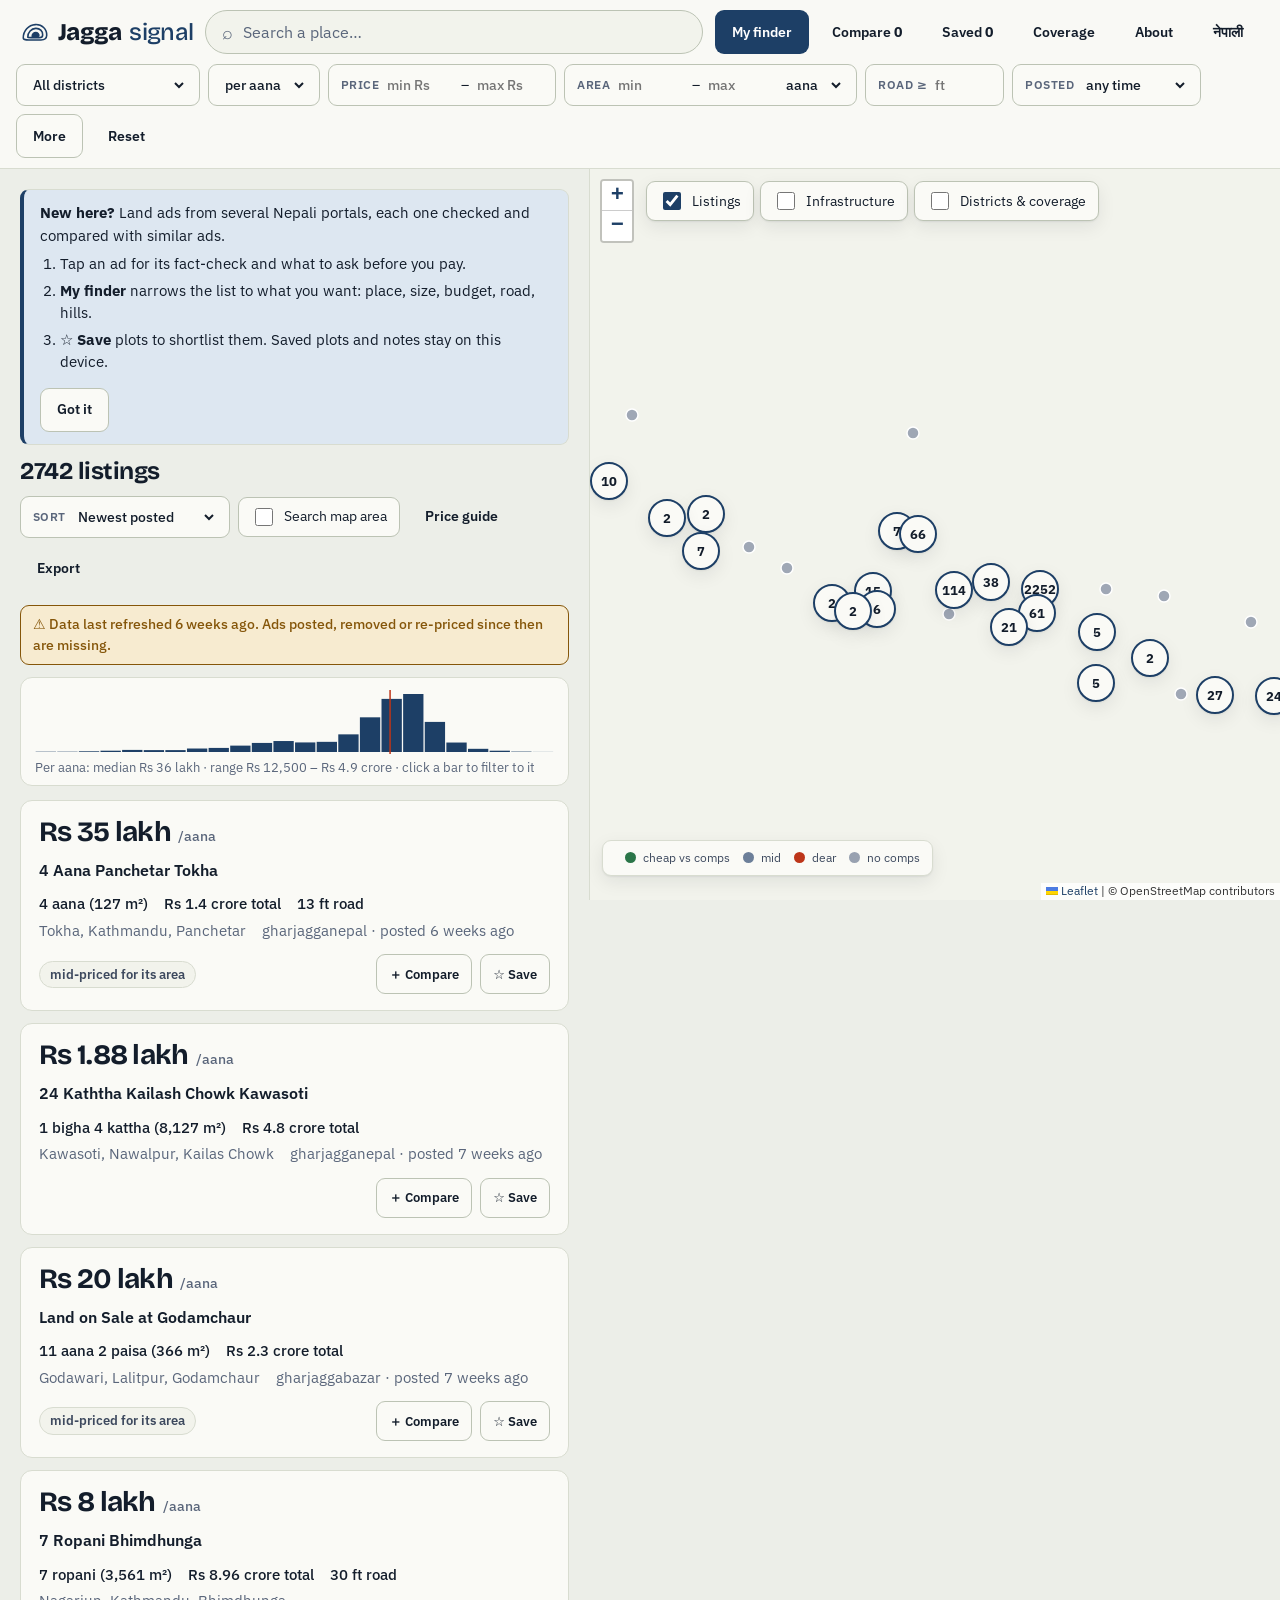
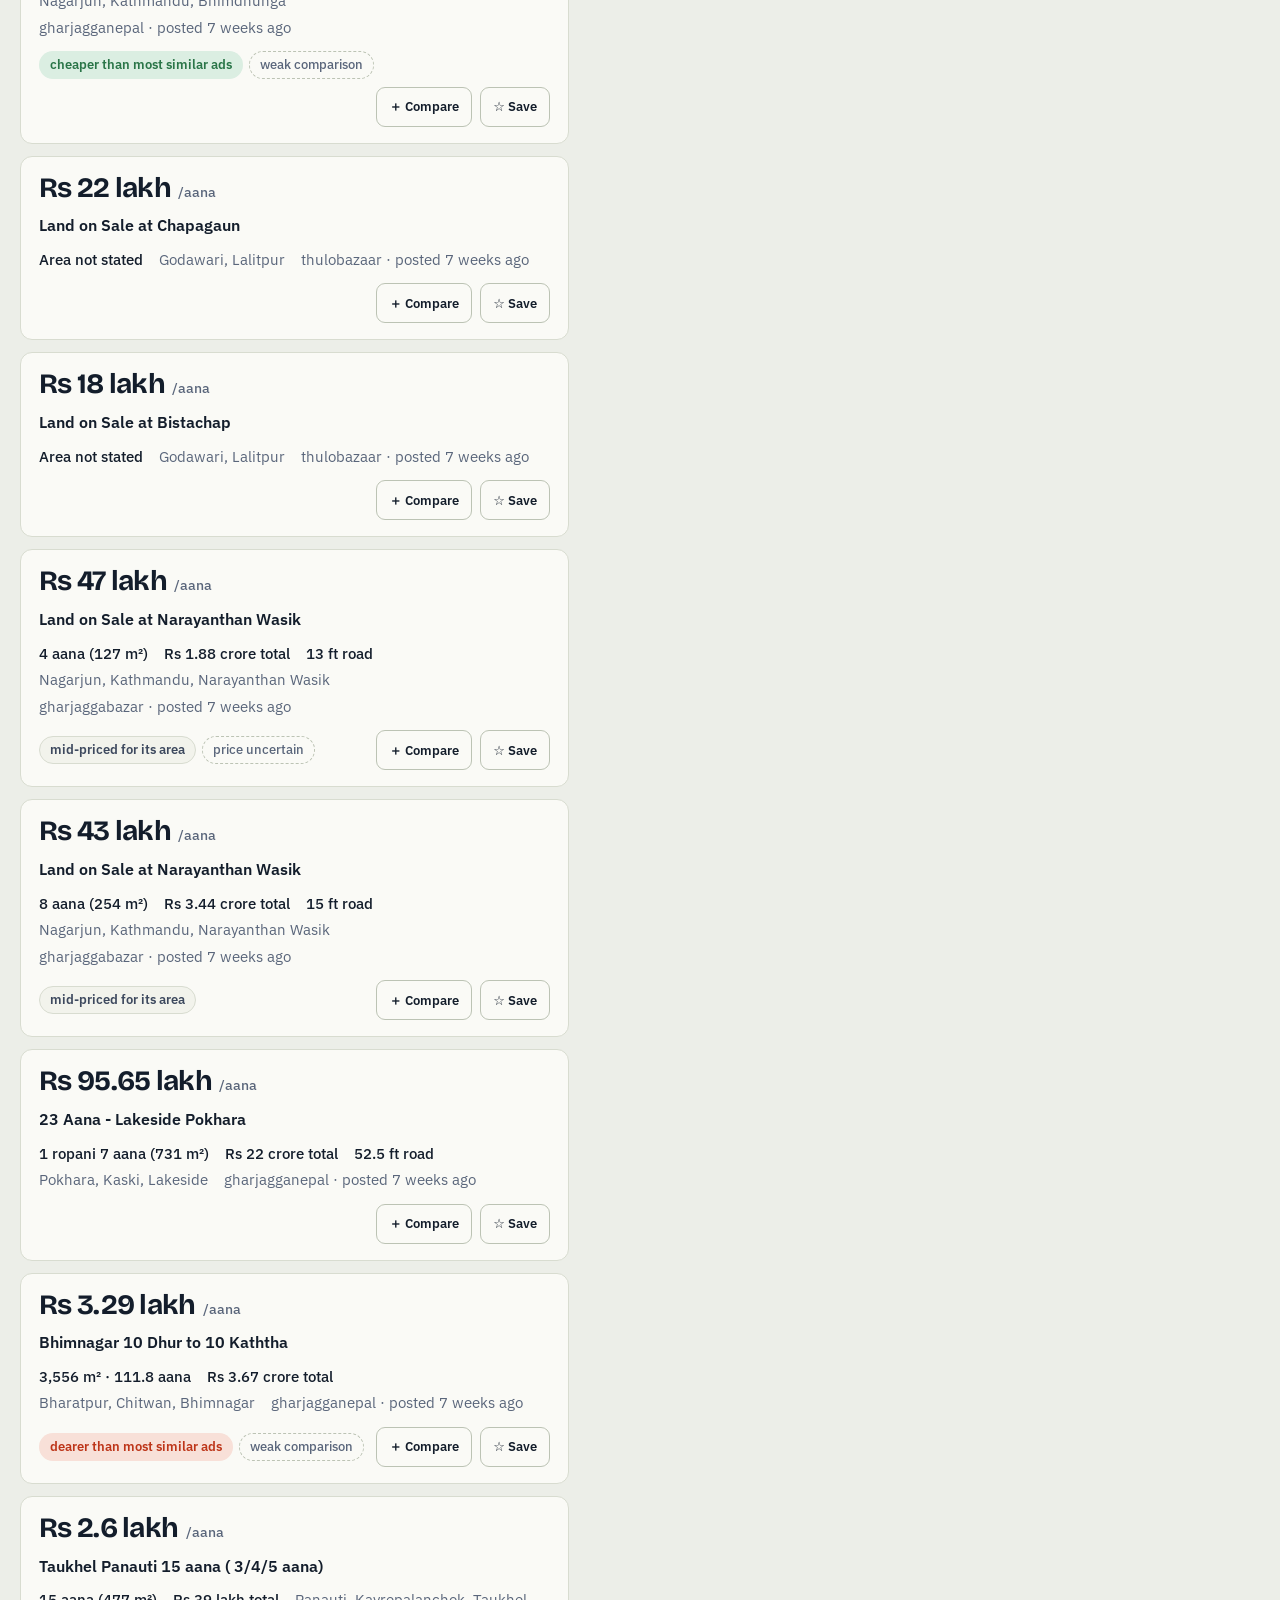
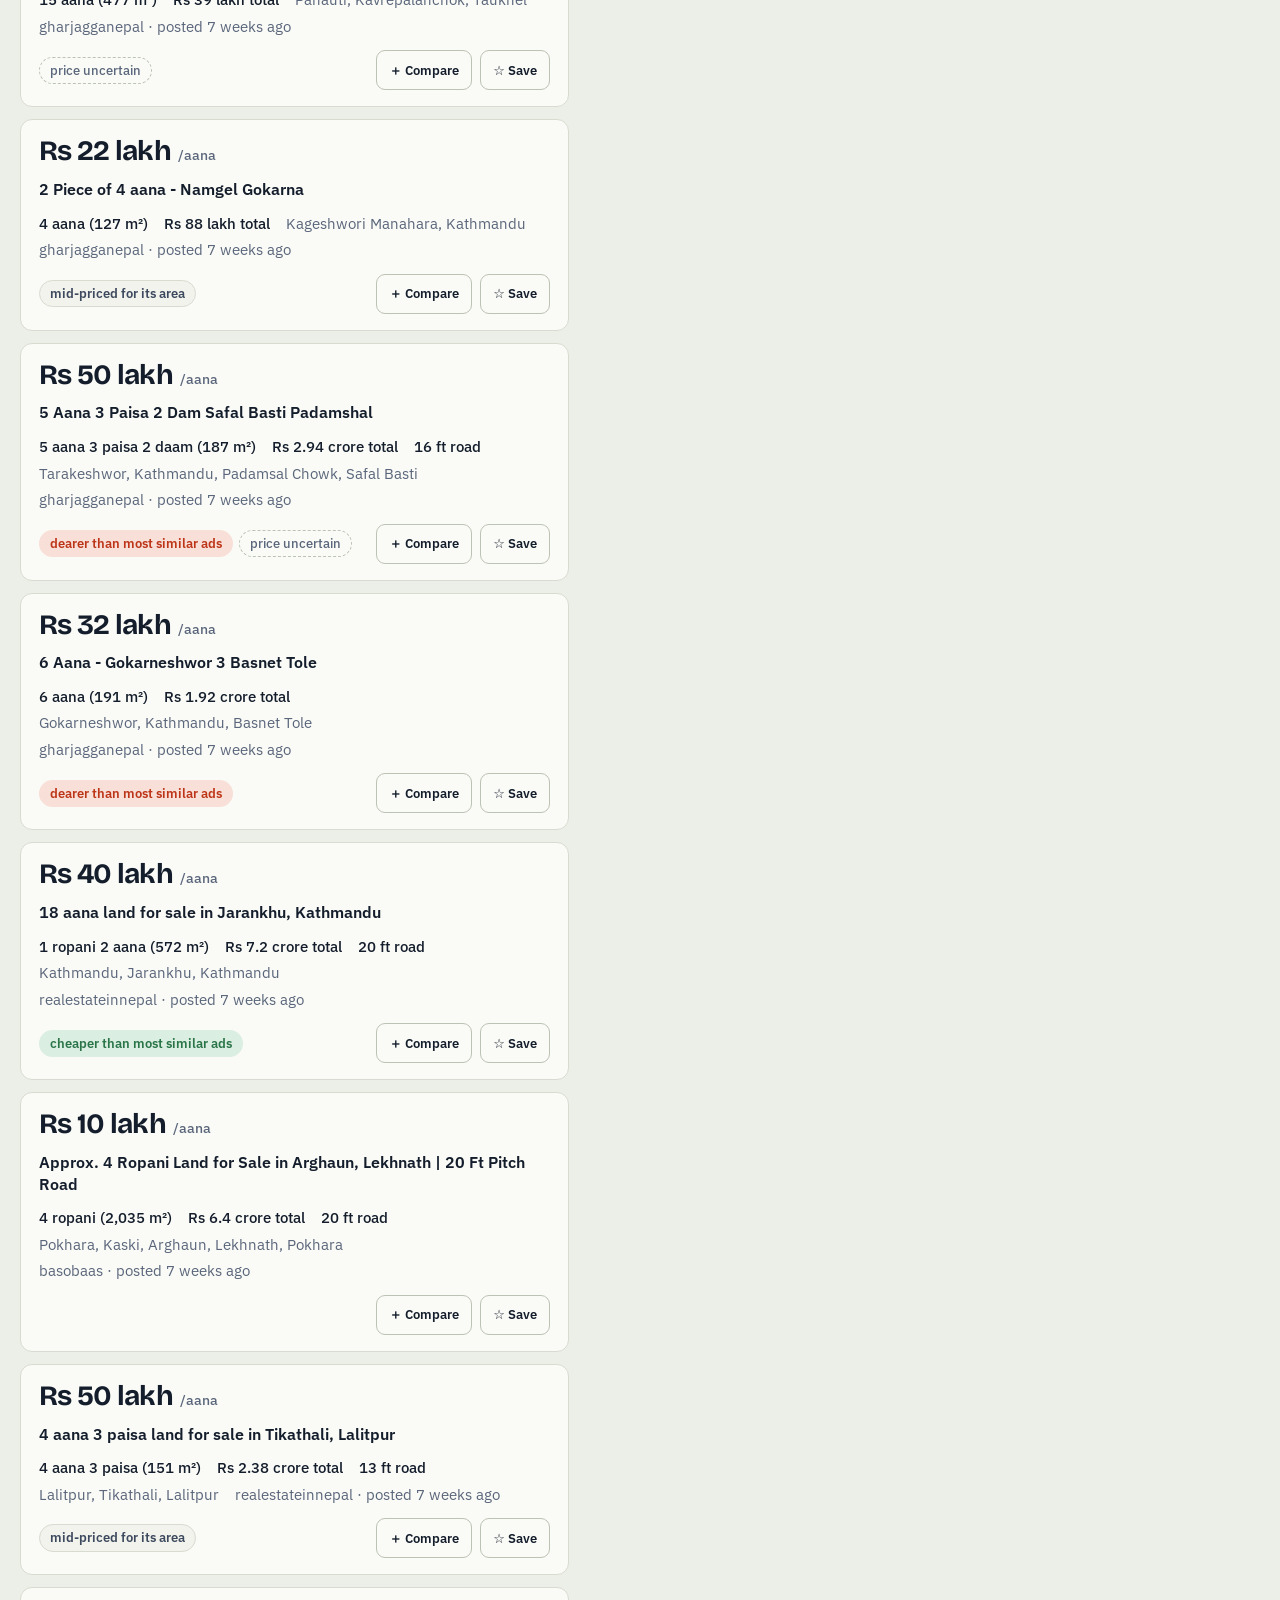
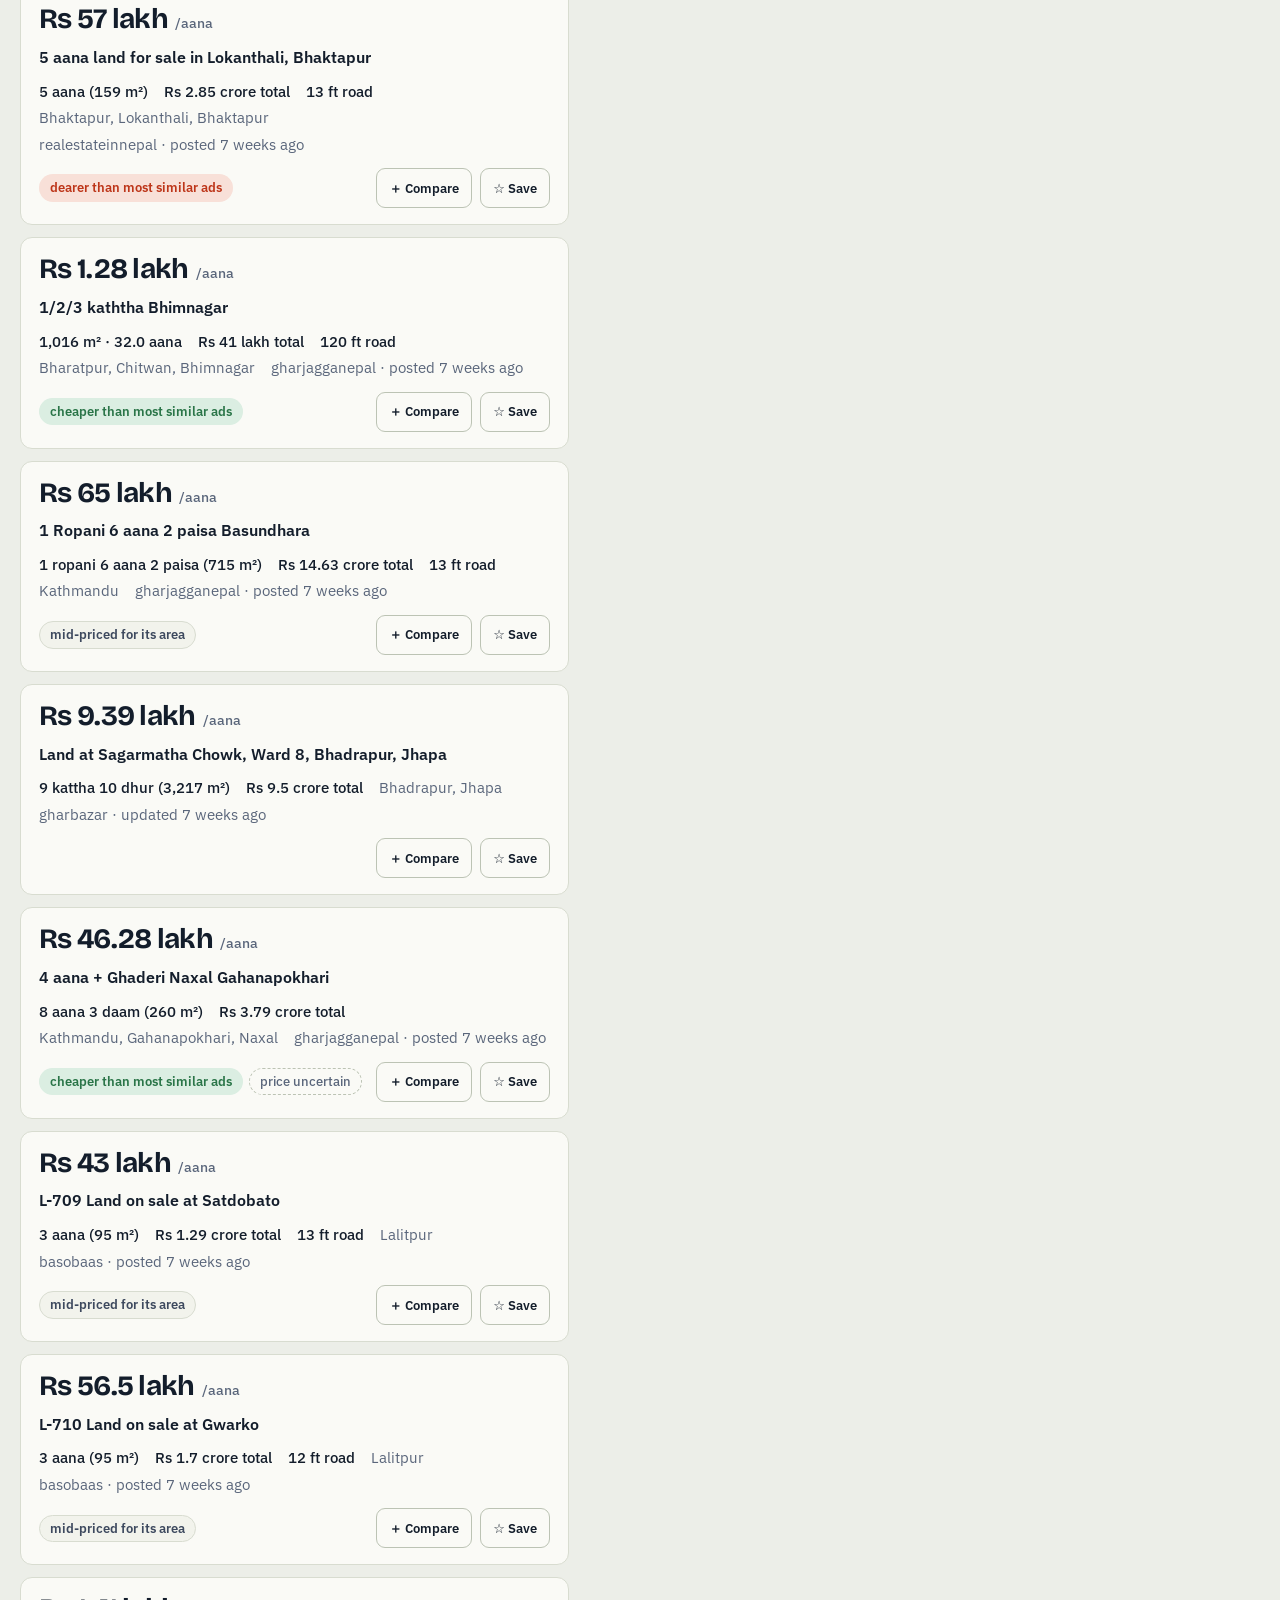
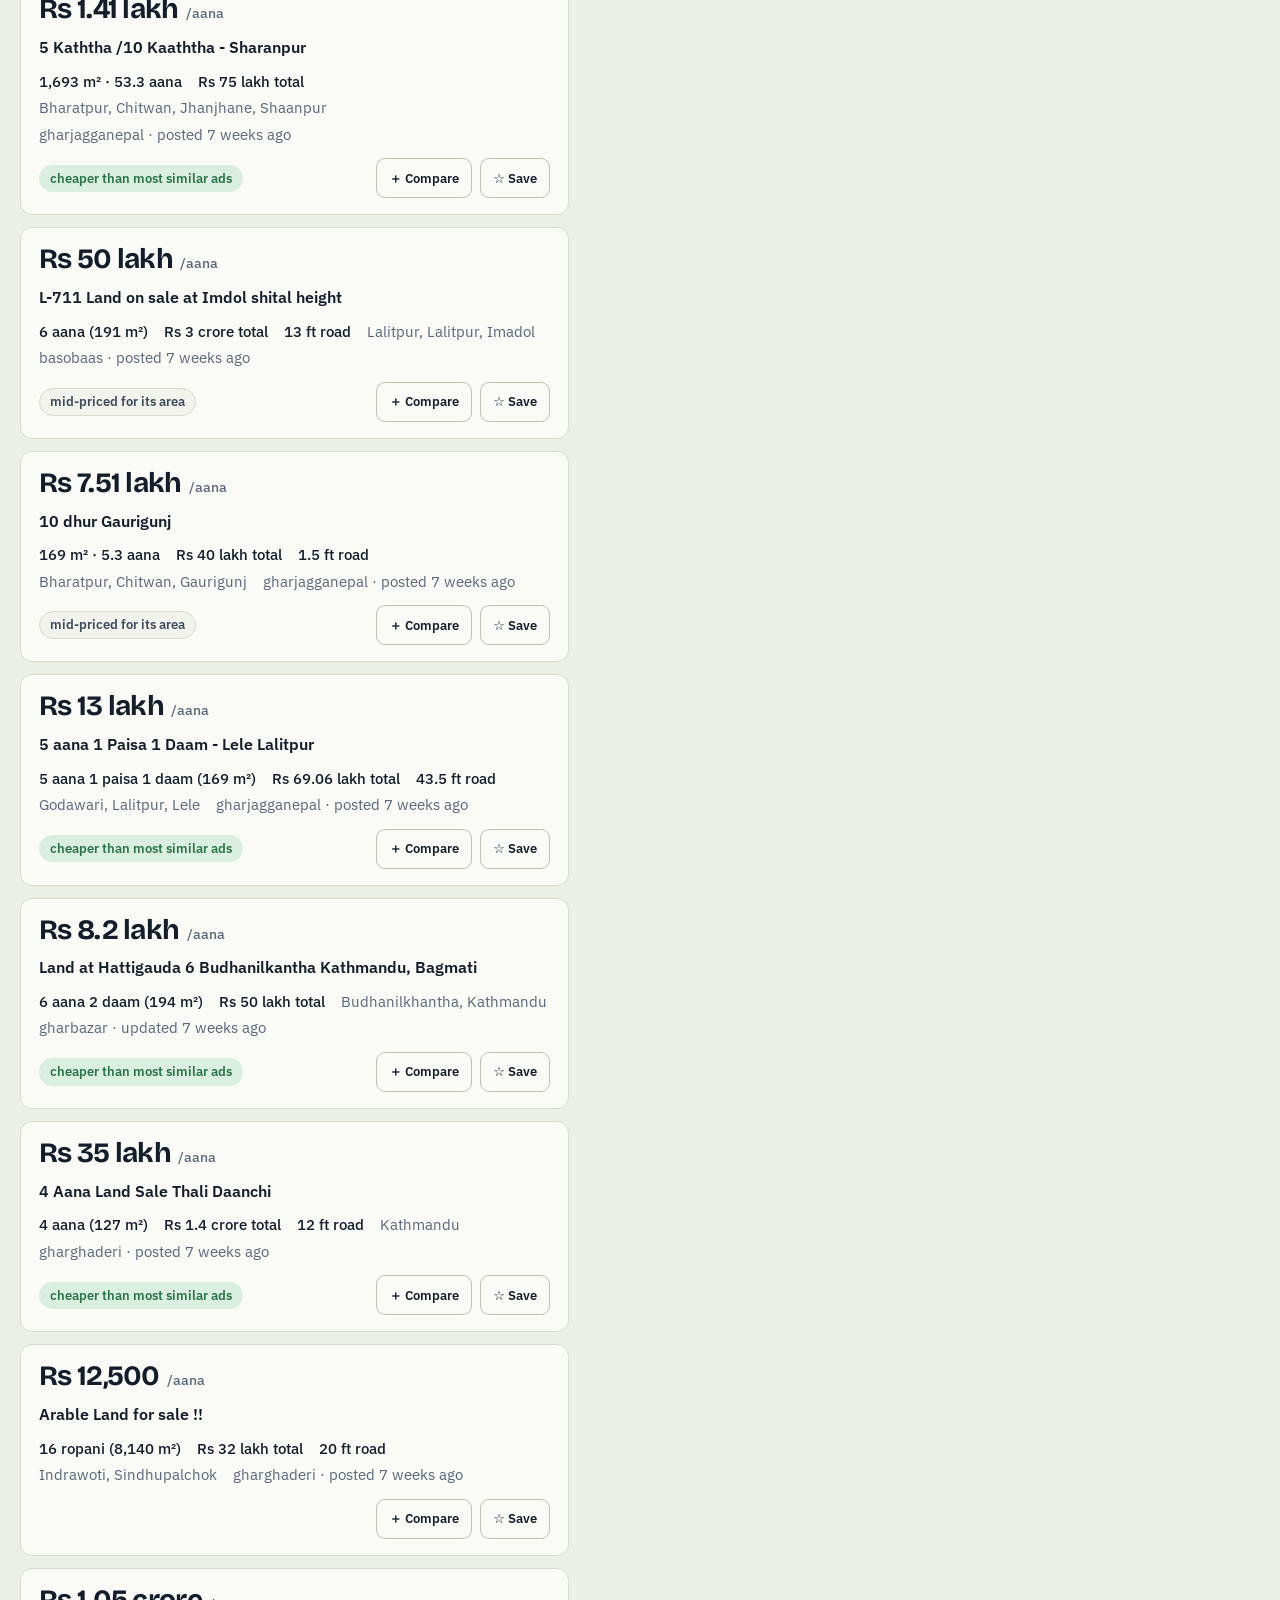
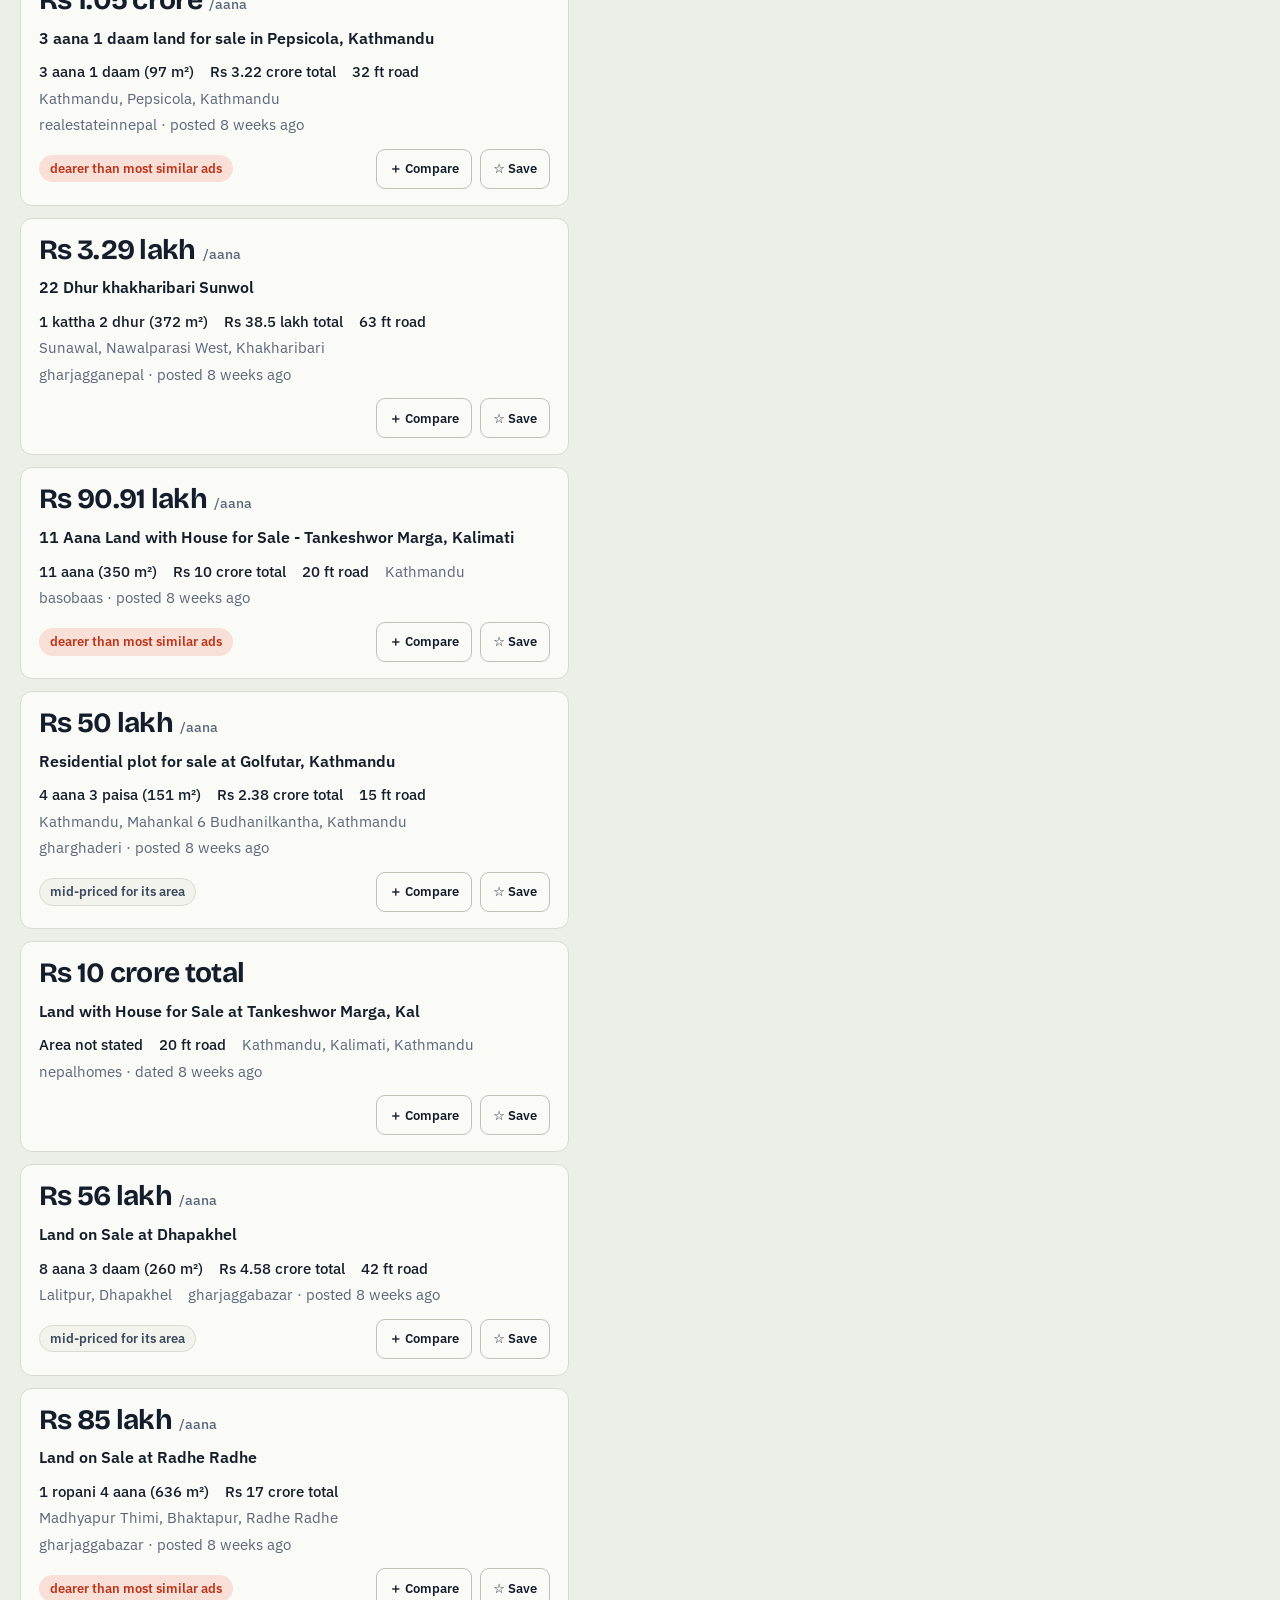
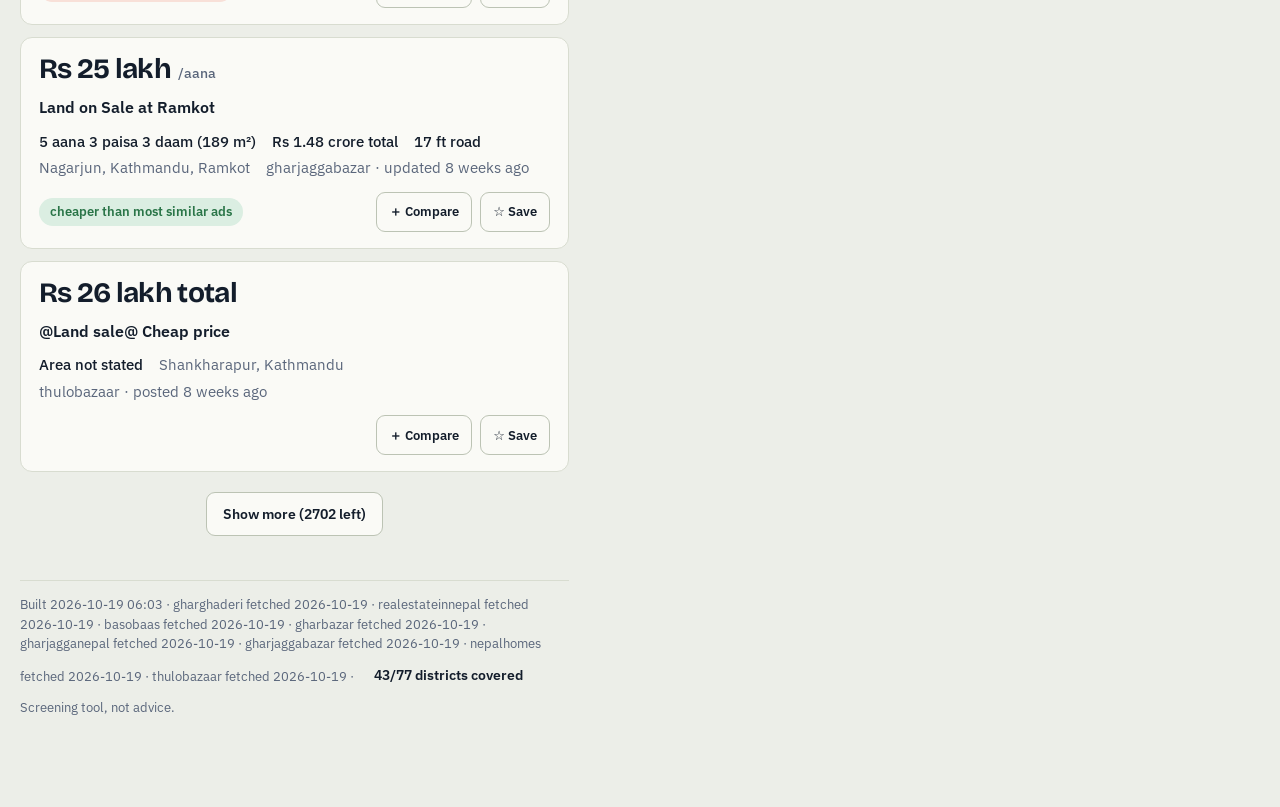
==== commit d61096e0: "Update site (2026-10-19T06:28:00Z)" ====
--- a/index.html
+++ b/index.html
@@ -72,7 +72,7 @@
 <main class="split" id="main">
   <section class="list-pane" aria-labelledby="resultsHead">
     <div class="banner welcome" id="welcome" role="region" aria-label="How to use this site" hidden>
-      <div><b>New here?</b> Land ads from four Nepali portals, each one checked and compared with similar ads.
+      <div><b>New here?</b> Land ads from several Nepali portals, each one checked and compared with similar ads.
         <ol><li>Tap an ad for its fact-check and what to ask before you pay.</li>
           <li><b>My finder</b> narrows the list to what you want: place, size, budget, road, hills.</li>
           <li><b>☆ Save</b> plots to shortlist them. Saved plots and notes stay on this device.</li></ol></div>
--- a/style.css
+++ b/style.css
@@ -100,7 +100,8 @@
 .cards { list-style: none; margin: 0; padding: 0; display: grid; gap: 12px; }
 .card { position: relative; background: var(--surface); border: 1px solid var(--line); border-radius: var(--r); padding: 16px 18px; display: grid; grid-template-columns: minmax(0, 1fr); gap: 6px; cursor: pointer;
   transition: box-shadow var(--ease), border-color var(--ease); }
-.card:hover, .card.hot { box-shadow: var(--shadow); border-color: var(--line-strong); }
+.card:hover { box-shadow: var(--shadow); border-color: var(--line-strong); }
+.card.hot { box-shadow: 0 0 0 1px var(--brand), var(--shadow); border-color: var(--brand); }
 .card.sel { border-color: var(--brand); box-shadow: 0 0 0 2px var(--brand); }
 .price { font: 700 28px var(--font-display); letter-spacing: -.025em; color: var(--ink); line-height: 1.1; }
 .price small { font: 500 14px var(--font-ui); color: var(--ink-3); letter-spacing: 0; margin-left: 2px; }
@@ -169,7 +170,7 @@
 .hist line { stroke: var(--terra); stroke-width: 1.5; vector-effect: non-scaling-stroke; }
 .hist figcaption { margin: 4px 0 0; border: 0; padding: 0; }
 .cl { width: 38px; height: 38px; border-radius: 50%; display: grid; place-items: center; font: 700 13px var(--font-ui); color: var(--ink); background: var(--surface); border: 2px solid var(--brand); box-shadow: var(--shadow); cursor: pointer; transition: transform var(--ease); }
-.cl:hover { transform: scale(1.1); } .leaflet-popup-content .btn { display: flex; min-height: 40px; padding: 2px 10px; }
+.cl:hover, .cl.hl { transform: scale(1.14); } .cl.hl { background: var(--brand); color: var(--brand-ink); } .leaflet-popup-content .btn { display: flex; min-height: 40px; padding: 2px 10px; }
 
 /* ---- the finder and the checklist ---- */
 .tag.ideal.t4 { background: var(--brand); border-color: var(--brand); color: var(--brand-ink); } .tag.ideal.t3 { background: var(--brand-soft); border-color: transparent; color: var(--brand); }
@@ -254,9 +255,6 @@
 .more-pop .chip, .more-pop .btn { justify-content: flex-start; }
 .menu-list { display: grid; gap: 10px; } .menu-list .btn { justify-content: flex-start; min-height: 52px; font-size: 16px; }
 .exports { display: flex; flex-wrap: wrap; gap: 8px; }
-.card { grid-template-columns: minmax(0, 1fr) auto; align-items: end; }
-.card h3, .facts { grid-column: 1 / -1; } .card .tags { grid-column: 1; align-self: center; } .card .card-actions { grid-column: 2; order: 11; margin: 0; align-self: end; }
-.card .tags:empty { display: none; }
 @media (max-width: 900px) {
   .top-row { flex-wrap: wrap; row-gap: 8px; }
   .brand { order: 1; } .brand-sub { display: none; }
@@ -265,13 +263,12 @@
   .top-actions #btnMenu { padding: 0 12px; font-size: 18px; letter-spacing: 1px; }
   #btnFilters { order: 3; } .search { order: 4; flex: 1 1 100%; }
   .list-tools { flex-wrap: nowrap; width: 100%; } .list-tools .chip { flex: 1 1 auto; } .list-tools .export { display: none; } .hist { display: none; }
-  .card .tags { grid-column: 1 / -1; } .card .card-actions { grid-column: 1 / -1; justify-content: flex-start; margin-top: 4px; }
   .more-pop { position: static; box-shadow: none; border: 0; padding: 0; min-width: 0; } .more-filters { flex: 1 1 100% !important; } .more-filters > summary { display: none; }
 }
 #fRoad { width: 56px; } .chip.range input { width: 66px; } .filters { padding-left: 16px; padding-right: 16px; }
+.card .tags:empty { display: none; }
 .card-foot { display: flex; flex-wrap: wrap; align-items: center; justify-content: space-between; gap: 8px 12px; margin-top: 6px; }
 .card-foot .tags { margin: 0; } .card-foot .card-actions { margin: 0 0 0 auto; order: 0; display: flex; gap: 8px; }
-.card .tags, .card .card-actions, .card h3, .facts, .price { grid-column: auto; }
 .cmp, .star { min-height: 40px; padding: 0 12px; font-size: 13px; }
 .tag { white-space: nowrap; }
 @media (max-width: 900px) { .card-foot .card-actions { margin-left: 0; } .cmp, .star { min-height: 44px; } }
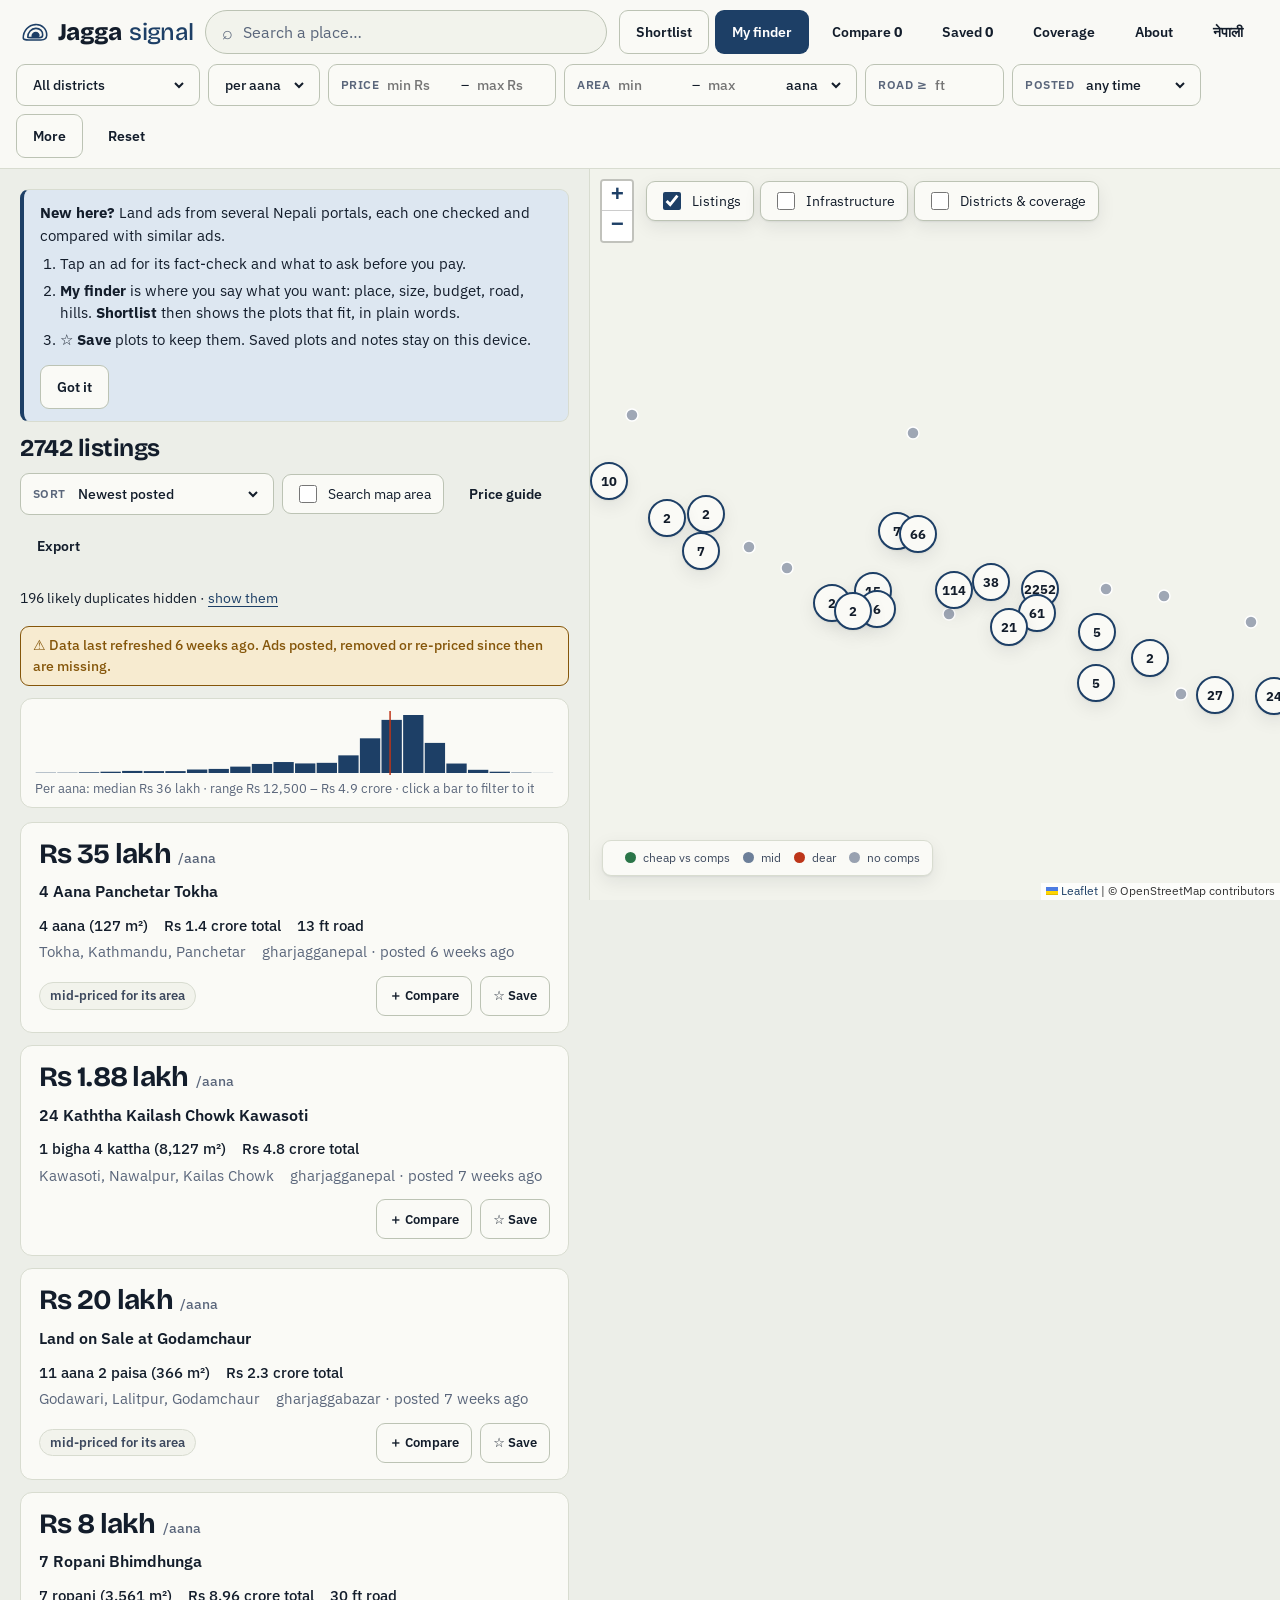
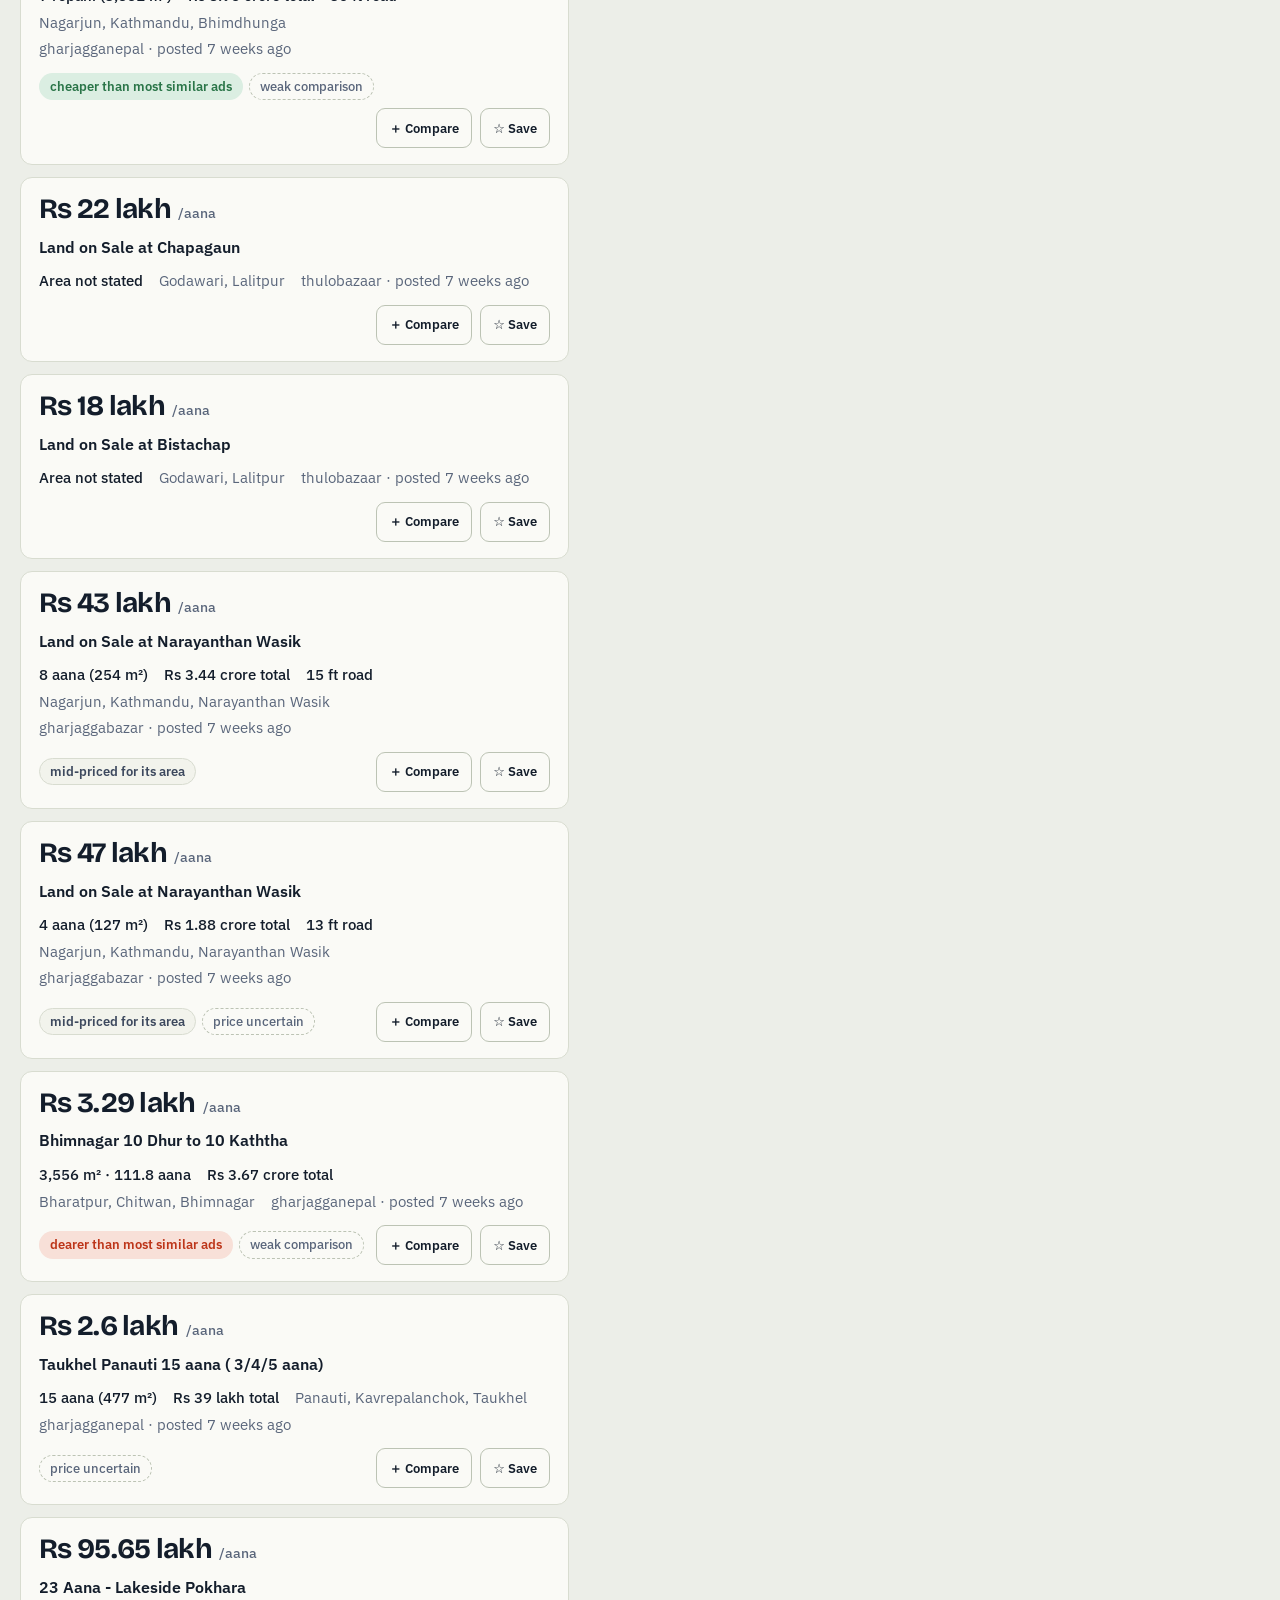
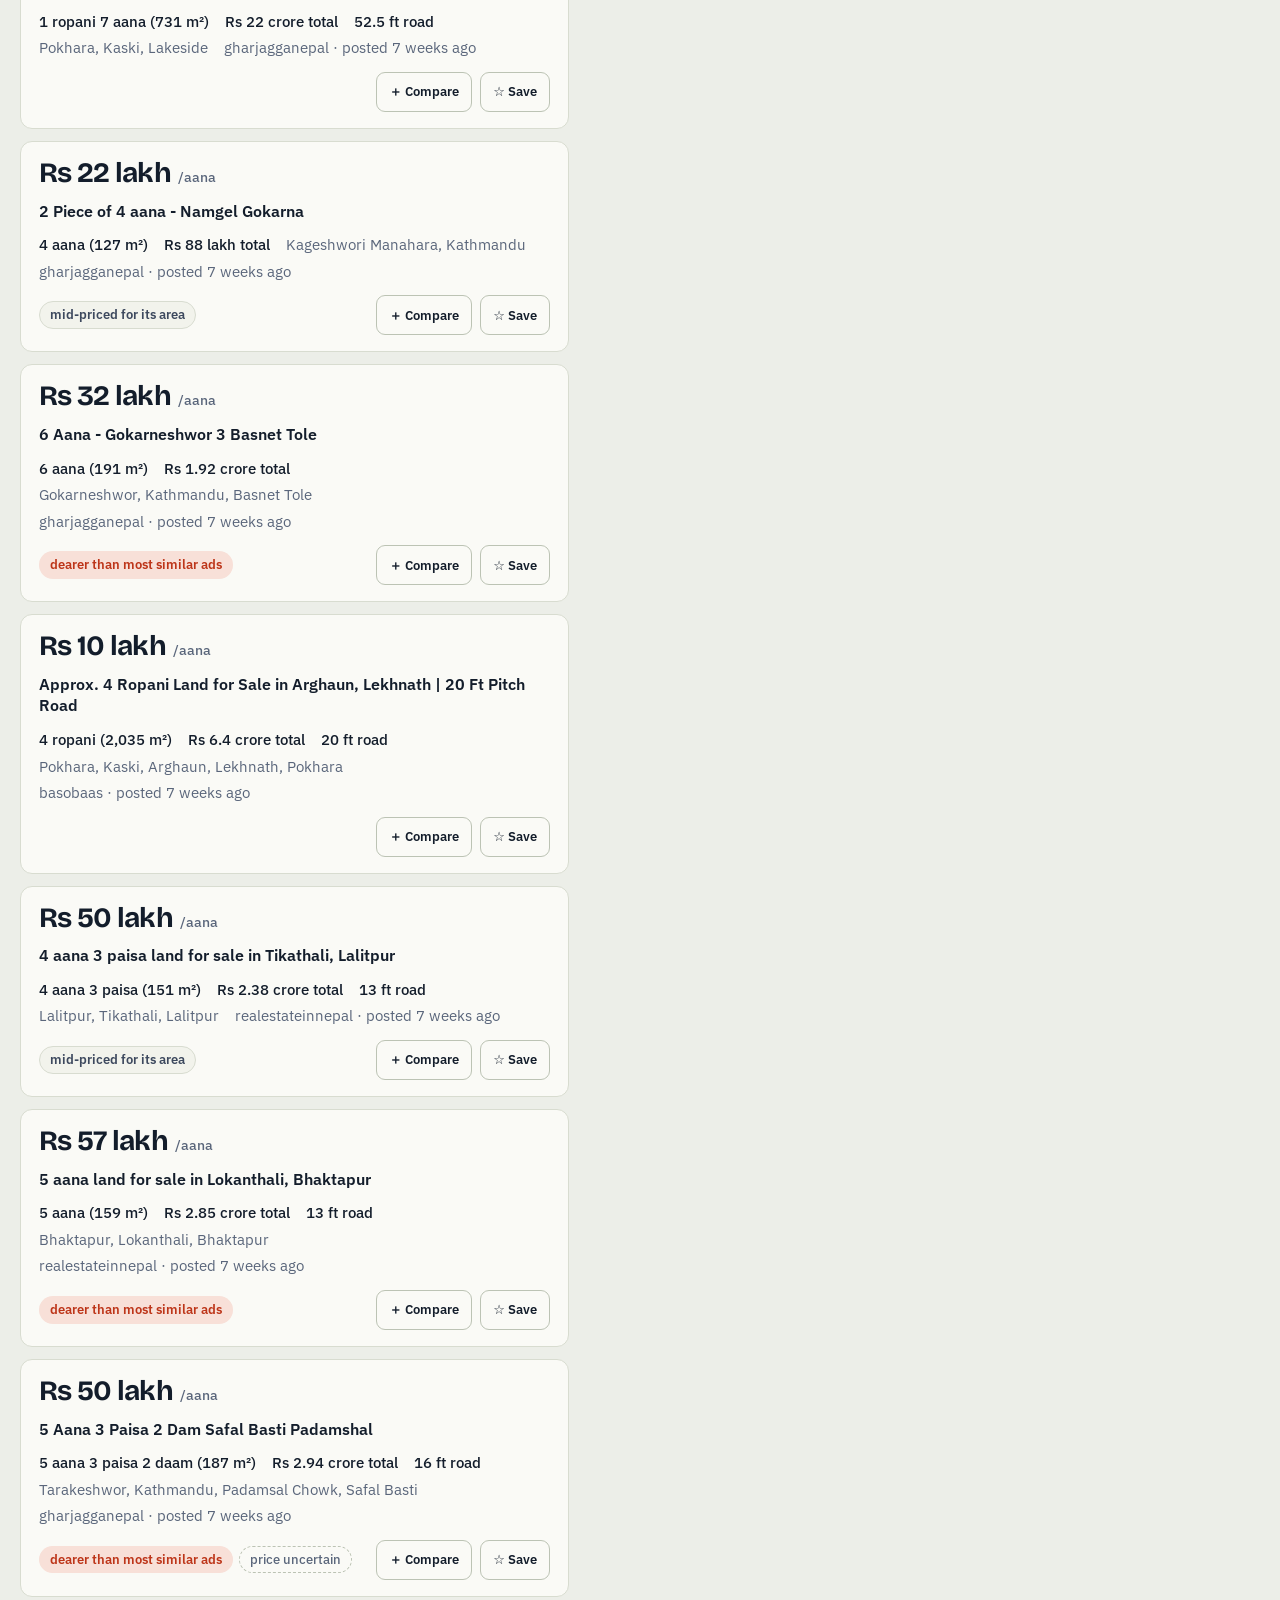
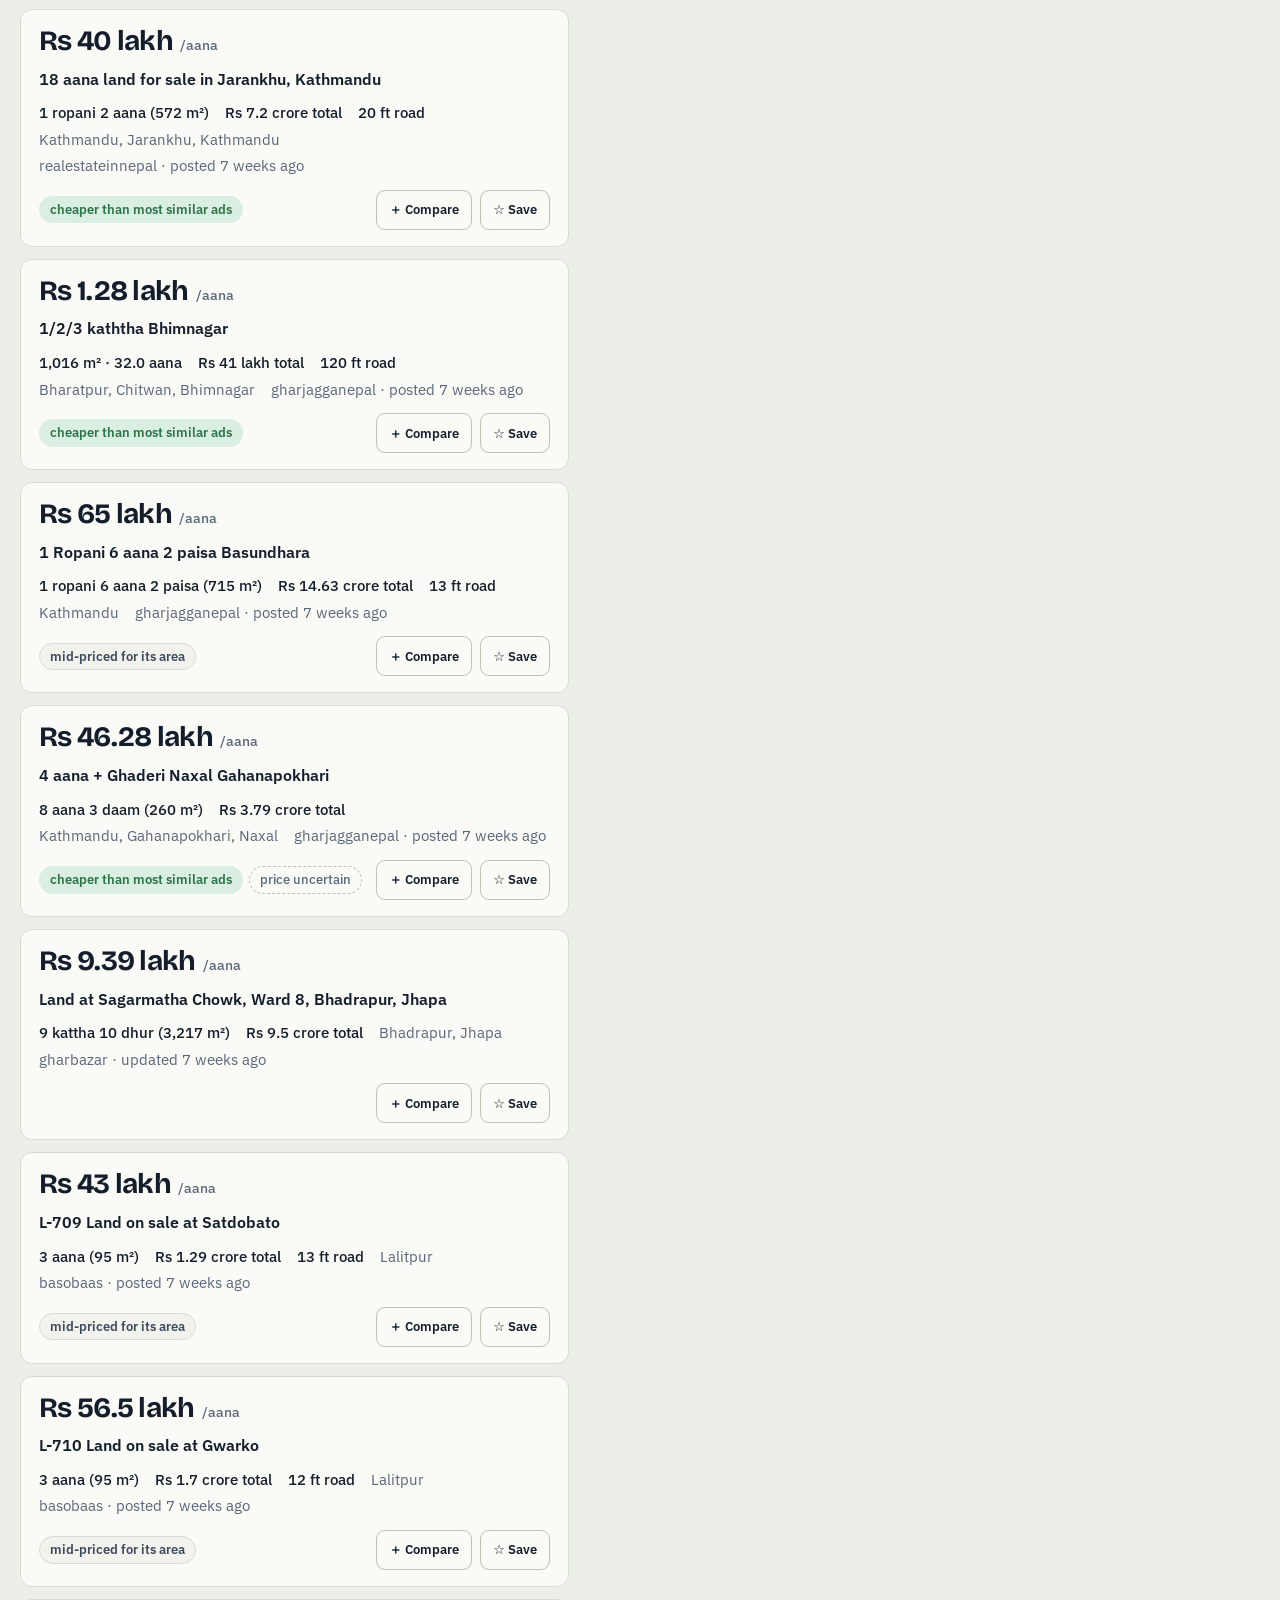
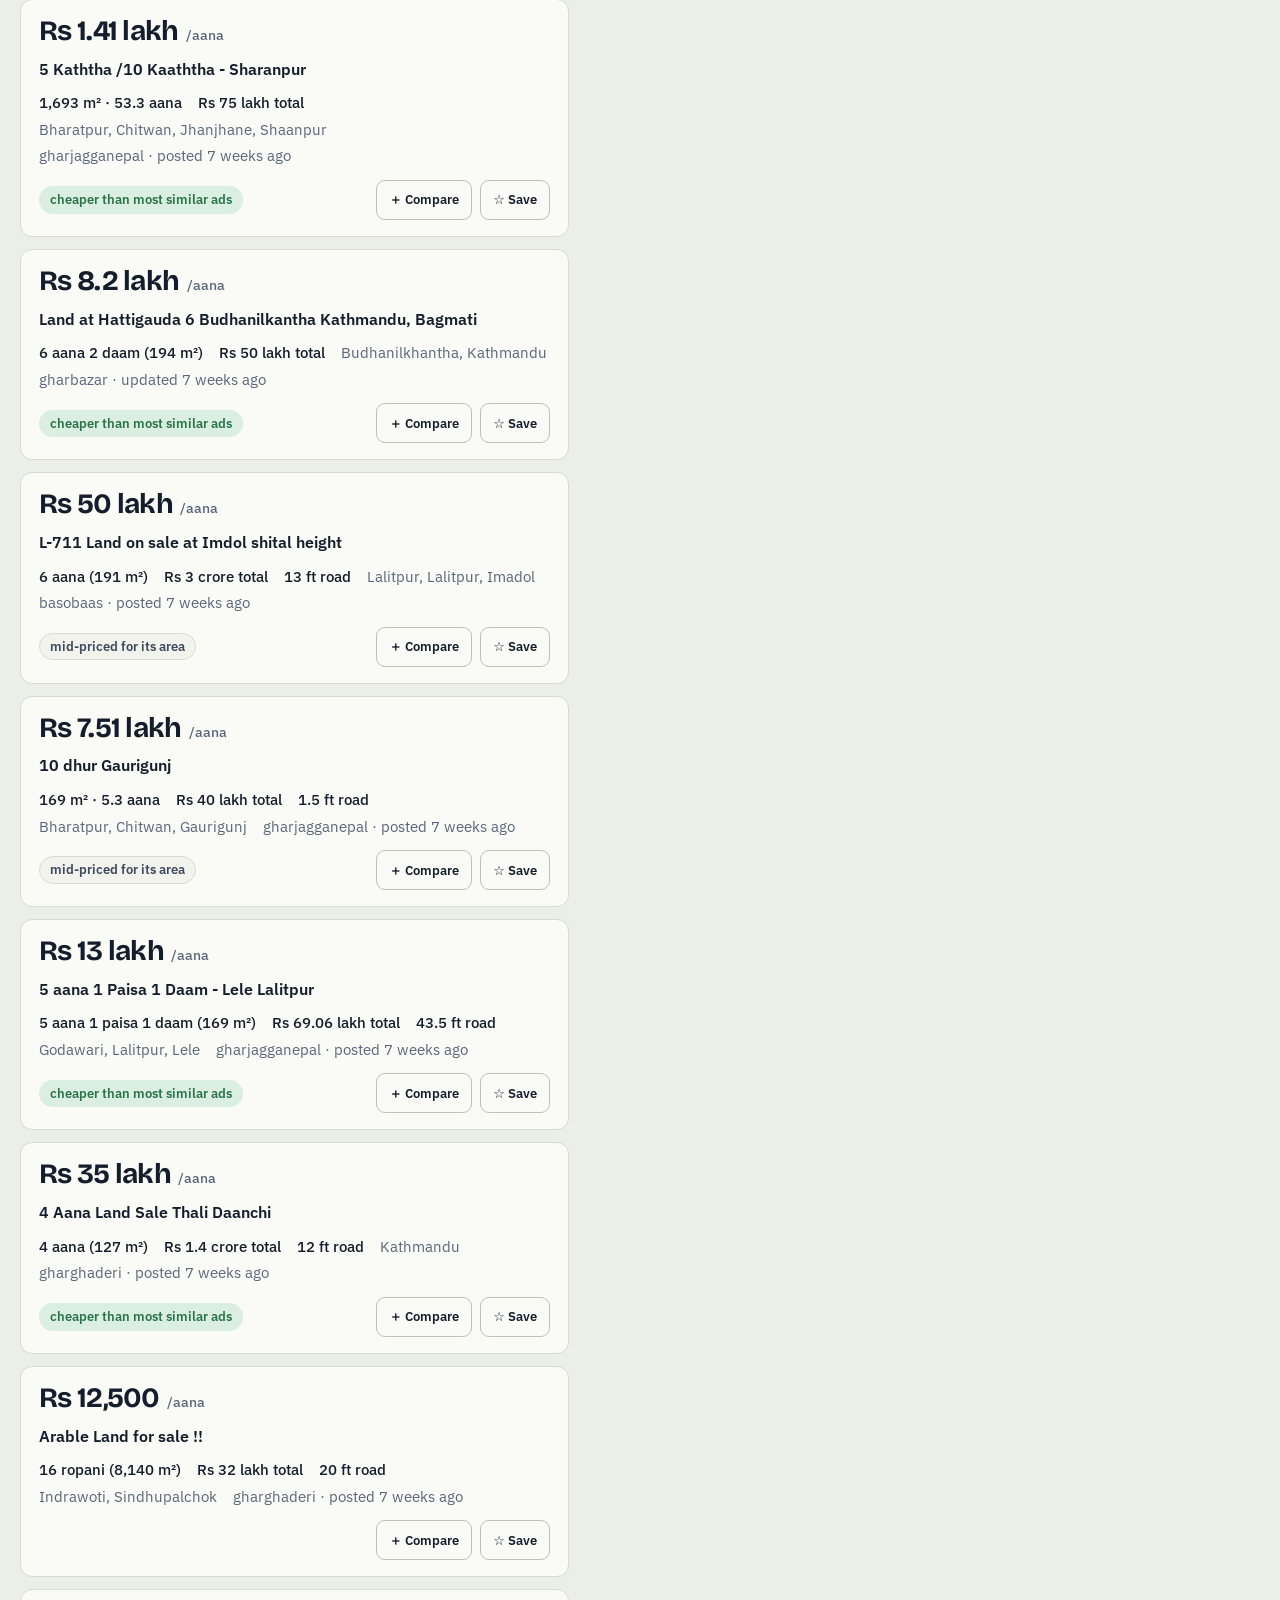
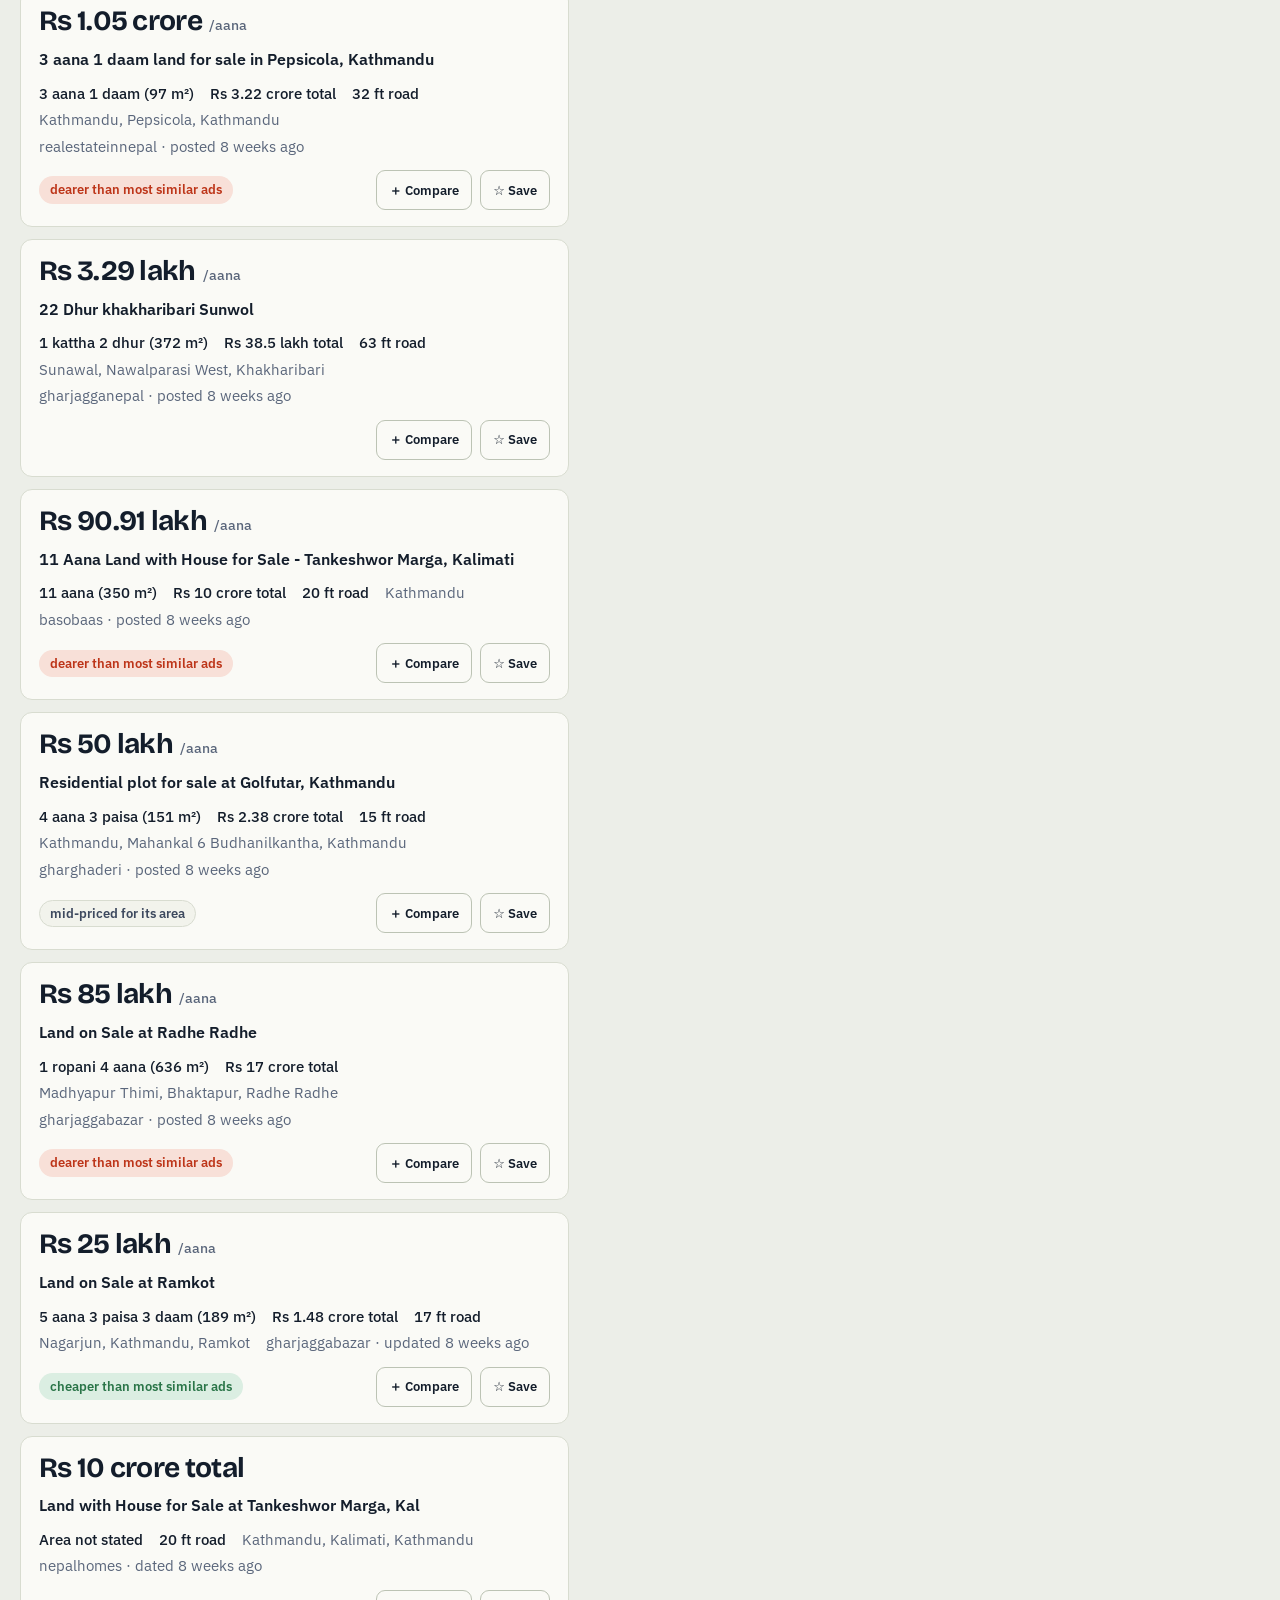
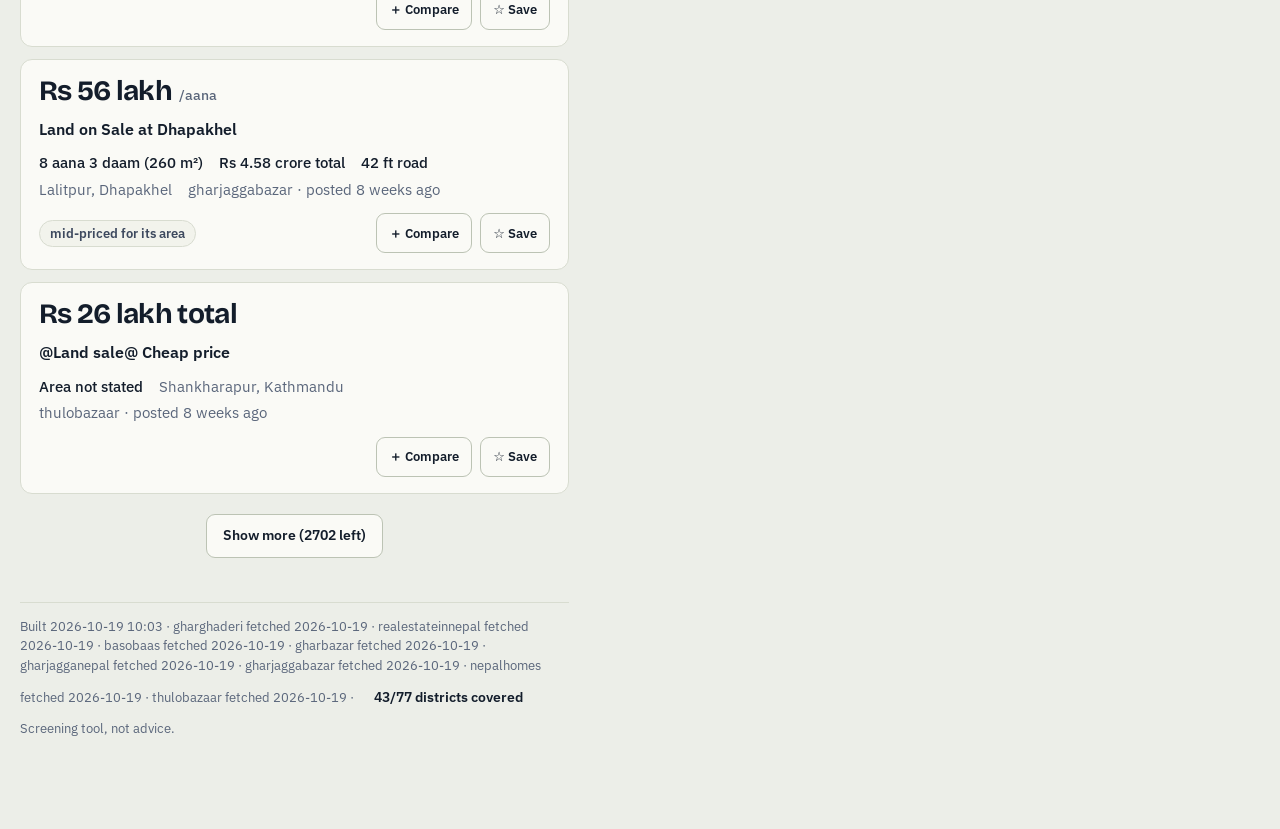
==== commit ebd39537: "Update site (2026-10-19T11:56:53Z)" ====
--- a/index.html
+++ b/index.html
@@ -20,7 +20,7 @@
 <a class="skip" href="#results">Skip to results</a>
 <header class="top" role="banner">
   <div class="top-row">
-    <a class="brand" href="#" aria-label="Jaggasignal home"><svg class="brand-glyph" viewBox="0 0 32 32" fill="none" stroke="currentColor" stroke-width="1.7" stroke-linecap="round" stroke-linejoin="round" aria-hidden="true"><path d="M3.5 22.5c-.2-7.6 5.6-14 12.8-14.4 7.3-.4 12.4 4.9 12.2 11.4-.1 3.2-2.7 5-6.1 5H9.6c-3.4 0-6-.8-6.1-2z"/><path d="M8.3 21.6c-.1-5.1 3.9-9.3 8.4-9.5 4.6-.2 7.6 3.1 7.5 7 0 1.8-1.5 2.9-3.7 2.9h-8.7c-2 0-3.5-.2-3.5-.4z"/><path d="M13 20.6c0-2.3 1.8-4 3.8-4 2.1 0 3.4 1.5 3.3 3.2 0 .6-.5.9-1.2.9h-4.7c-.8 0-1.2-.1-1.2-.1z" fill="currentColor"/></svg><span class="brand-mark">Jagga</span><span class="brand-sub">signal</span></a>
+    <a class="brand" id="brand" href="./" aria-label="Jaggasignal home: back to all ads, filters cleared" title="Home: all ads, filters cleared"><svg class="brand-glyph" viewBox="0 0 32 32" fill="none" stroke="currentColor" stroke-width="1.7" stroke-linecap="round" stroke-linejoin="round" aria-hidden="true"><path d="M3.5 22.5c-.2-7.6 5.6-14 12.8-14.4 7.3-.4 12.4 4.9 12.2 11.4-.1 3.2-2.7 5-6.1 5H9.6c-3.4 0-6-.8-6.1-2z"/><path d="M8.3 21.6c-.1-5.1 3.9-9.3 8.4-9.5 4.6-.2 7.6 3.1 7.5 7 0 1.8-1.5 2.9-3.7 2.9h-8.7c-2 0-3.5-.2-3.5-.4z"/><path d="M13 20.6c0-2.3 1.8-4 3.8-4 2.1 0 3.4 1.5 3.3 3.2 0 .6-.5.9-1.2.9h-4.7c-.8 0-1.2-.1-1.2-.1z" fill="currentColor"/></svg><span class="brand-mark">Jagga</span><span class="brand-sub">signal</span></a>
     <form class="search" role="search" id="searchForm" autocomplete="off">
       <label class="sr" for="q">Search by place or keyword</label>
       <span class="prompt" aria-hidden="true">&gt;</span>
@@ -28,6 +28,7 @@
     </form>
     <button class="btn btn-ghost only-narrow" id="btnFilters" type="button" aria-expanded="false" aria-controls="filtersBar"><span>Filters <b id="filterCount"></b></span></button>
     <nav class="top-actions" aria-label="Site">
+      <button class="btn btn-outline" id="btnPicks" type="button" title="The plots that fit what you asked for, in plain words"><span>Shortlist</span></button>
       <button class="btn btn-primary" id="btnFinder" type="button" aria-expanded="false" aria-controls="finder" title="Say what you want (any districts, size, budget, terrain, places to be near, wishes) and see which ads fit, and why none do"><span>My finder <b id="finderCount"></b></span></button>
       <button class="btn btn-ghost" id="btnCompare" type="button" aria-label="Compare selected listings"><span>Compare <b id="cmpCount">0</b></span></button>
       <button class="btn btn-ghost" id="btnWatch" type="button"><span>Saved <b id="watchCount">0</b></span></button>
@@ -74,8 +75,8 @@
     <div class="banner welcome" id="welcome" role="region" aria-label="How to use this site" hidden>
       <div><b>New here?</b> Land ads from several Nepali portals, each one checked and compared with similar ads.
         <ol><li>Tap an ad for its fact-check and what to ask before you pay.</li>
-          <li><b>My finder</b> narrows the list to what you want: place, size, budget, road, hills.</li>
-          <li><b>☆ Save</b> plots to shortlist them. Saved plots and notes stay on this device.</li></ol></div>
+          <li><b>My finder</b> is where you say what you want: place, size, budget, road, hills. <b>Shortlist</b> then shows the plots that fit, in plain words.</li>
+          <li><b>☆ Save</b> plots to keep them. Saved plots and notes stay on this device.</li></ol></div>
       <button class="btn btn-outline" id="welcomeOk" type="button"><span>Got it</span></button>
     </div>
     <div class="list-head">
@@ -85,7 +86,7 @@
           <select id="fSort" aria-label="Sort order">
             <option value="new">Newest posted</option><option value="price">Price: low to high</option><option value="-price">Price: high to low</option>
             <option value="value">Cheapest vs comps</option><option value="total">Total price</option>
-            <option value="-area">Largest area</option><option value="fit">Best fit (my finder)</option>
+            <option value="-area">Largest area</option><option value="fit" disabled>Best fit (set My finder first)</option>
           </select></label>
         <label class="chip check map-only" title="Only list what is inside the map view"><input id="fMapOnly" type="checkbox"><span>Search map area</span></label>
         <button class="btn btn-ghost" id="btnGuide" type="button" title="What sellers ask per aana in each place, with the government rate where one is loaded"><span>Price guide</span></button>
@@ -94,12 +95,13 @@
         </details>
       </div>
     </div>
+    <div class="active-chips" id="activeChips" aria-label="Active filters" hidden></div>
     <p class="fresh" id="freshLine" role="status" hidden></p>
     <div class="banner" id="netBanner" role="status" hidden></div>
     <div class="banner" id="sinceBanner" role="status" hidden></div>
     <figure class="hist" id="hist" hidden><svg id="histSvg" role="img" aria-label="Price distribution" viewBox="0 0 400 64" preserveAspectRatio="none"></svg>
       <figcaption id="histCap" class="foot"></figcaption></figure>
-    <ol id="results" class="cards" tabindex="-1"></ol>
+    <ol id="results" class="cards" tabindex="-1"><li class="empty" role="status">Loading the ads…</li></ol>
     <div class="more"><button class="btn btn-outline" id="btnMore" type="button" hidden><span>Show more</span></button></div>
     <footer class="foot" id="foot"></footer>
   </section>
@@ -115,19 +117,22 @@
   </section>
 </main>
 
+<section class="picks" id="picks" aria-label="Shortlist" hidden><div class="pk-wrap" id="pkBody"></div></section>
+
 <nav class="tabbar" aria-label="View">
   <button class="btn btn-outline on" id="tabList" type="button"><span>List</span></button>
   <button class="btn btn-outline" id="tabMap" type="button"><span>Map</span></button>
+  <button class="btn btn-outline" id="tabPicks" type="button"><span>Shortlist</span></button>
 </nav>
 
 <aside class="finder" id="finder" aria-labelledby="fTitle" hidden>
-  <div class="win-bar"><span class="win-title" id="fTitle">Your criteria</span>
+  <div class="win-bar"><button class="x back" id="fBack" type="button" aria-label="Back"><span aria-hidden="true">←</span> Back</button><span class="win-title" id="fTitle">Your criteria</span>
     <button class="x" id="fClose" type="button" aria-label="Close my finder">✕</button></div>
   <div class="finder-body" id="fBody"></div>
 </aside>
 
 <aside class="drawer" id="drawer" role="dialog" aria-modal="false" aria-labelledby="dTitle" hidden>
-  <div class="win-bar"><span class="win-title">Plot details <small id="dPos" class="foot"></small></span>
+  <div class="win-bar"><button class="x back" id="dBack" type="button" aria-label="Back"><span aria-hidden="true">←</span> Back</button><span class="win-title">Plot details <small id="dPos" class="foot"></small></span>
     <button class="x" id="dPrev" type="button" aria-label="Previous listing (K)" title="Previous listing (K)">‹</button><button class="x" id="dNext" type="button" aria-label="Next listing (J)" title="Next listing (J)">›</button>
     <button class="x" id="dClose" type="button" aria-label="Close details">✕</button></div>
   <div class="drawer-body" id="dBody"></div>
@@ -139,6 +144,7 @@
 <script src="data.js"></script>
 <script src="lib.js"></script>
 <script src="finder.js"></script>
+<script src="picks.js"></script>
 <script src="vendor/leaflet/leaflet.js"></script>
 <script src="app.js"></script>
 </body>
--- a/style.css
+++ b/style.css
@@ -130,7 +130,7 @@
 .empty .btn { margin: 8px 6px 0 0; }
 
 /* ---- panels: plot details, my finder, dialogs ---- */
-.win-bar { display: flex; align-items: center; gap: 8px; background: var(--surface); border-bottom: 1px solid var(--line); padding: 8px 8px 8px 20px; position: sticky; top: 0; z-index: 2; min-height: 56px; }
+.win-bar { display: flex; align-items: center; gap: 8px; background: var(--surface); border-bottom: 1px solid var(--line); padding: 8px 8px 8px 10px; position: sticky; top: 0; z-index: 2; min-height: 56px; }
 .win-title { font: 700 17px var(--font-display); flex: 1; color: var(--ink); } .win-title small { font: 500 13px var(--font-ui); color: var(--ink-3); margin-left: 6px; }
 .x { all: unset; box-sizing: border-box; cursor: pointer; min-width: 44px; min-height: 44px; display: inline-flex; align-items: center; justify-content: center; border-radius: 999px; color: var(--ink-2); font-size: 18px; }
 .x:hover { background: color-mix(in srgb, var(--ink) 8%, transparent); color: var(--ink); } .x:focus-visible { outline: 3px solid color-mix(in srgb, var(--brand) 55%, transparent); } .x[disabled] { opacity: .35; cursor: default; }
@@ -259,7 +259,8 @@
   .top-row { flex-wrap: wrap; row-gap: 8px; }
   .brand { order: 1; } .brand-sub { display: none; }
   .top-actions { order: 2; margin-left: auto; width: auto; gap: 6px; } .top-actions .btn { flex: 0 0 auto; padding: 0 14px; font-size: 14px; }
-  .top-actions #btnCompare, .top-actions #btnWatch, .top-actions #btnCoverage, .top-actions #btnAbout, .top-actions #btnLang { display: none; }
+  .top-actions #btnCompare, .top-actions #btnWatch, .top-actions #btnCoverage, .top-actions #btnAbout, .top-actions #btnLang, .top-actions #btnPicks, #finderCount { display: none; }
+  body.picks-open:not(.sel-open) #btnFilters { display: none; }
   .top-actions #btnMenu { padding: 0 12px; font-size: 18px; letter-spacing: 1px; }
   #btnFilters { order: 3; } .search { order: 4; flex: 1 1 100%; }
   .list-tools { flex-wrap: nowrap; width: 100%; } .list-tools .chip { flex: 1 1 auto; } .list-tools .export { display: none; } .hist { display: none; }
@@ -272,3 +273,55 @@
 .cmp, .star { min-height: 40px; padding: 0 12px; font-size: 13px; }
 .tag { white-space: nowrap; }
 @media (max-width: 900px) { .card-foot .card-actions { margin-left: 0; } .cmp, .star { min-height: 44px; } }
+
+
+/* ---- navigation, active filters, and the shortlist page ---- */
+.x.back { width: auto; padding: 0 12px 0 8px; gap: 6px; font: 600 15px var(--font-ui); color: var(--brand); border-radius: var(--r-sm); }
+.x.back:hover { background: var(--brand-soft); } .win-bar .win-title { margin-right: auto; }
+.active-chips { display: flex; flex-wrap: wrap; gap: 8px; align-items: center; margin: 0 0 12px; font-size: 14px; } .active-chips[hidden] { display: none; }
+.fchip { all: unset; box-sizing: border-box; cursor: pointer; display: inline-flex; align-items: center; gap: 8px; min-height: 36px; padding: 0 12px; border: 1px solid var(--line-strong); border-radius: 999px; background: var(--surface); color: var(--ink); font-size: 14px; font-weight: 500; }
+.fchip b { font-size: 11px; color: var(--ink-3); } .fchip:hover { border-color: var(--brand); } .fchip:hover b { color: var(--bad); }
+.linkish { all: unset; cursor: pointer; display: inline-flex; align-items: center; min-height: 32px; color: var(--brand); text-decoration: underline; text-underline-offset: 3px; font-size: inherit; }
+.fchip:focus-visible, .linkish:focus-visible, .pk-preset:focus-visible, .pk h3 button:focus-visible { outline: 3px solid color-mix(in srgb, var(--brand) 55%, transparent); outline-offset: 2px; border-radius: 6px; }
+@media (max-width: 900px) { .linkish, .fchip { min-height: 44px; } }                                  /* a finger, not a pointer */
+
+.picks { padding: 20px clamp(16px, 4vw, 32px) 96px; } .picks[hidden] { display: none; }
+body.picks-open:not(.sel-open) .split, body.picks-open:not(.sel-open) .filters { display: none; } body.picks-open.sel-open .picks { display: none; }
+.pk-wrap { max-width: 860px; margin: 0 auto; display: flex; flex-direction: column; gap: 22px; }
+.pk-top { display: flex; gap: 8px; justify-content: space-between; flex-wrap: wrap; } .pk-back { margin-left: -10px; }
+.pk-eyebrow { margin: 0; font: 500 12px var(--font-mono); letter-spacing: .09em; text-transform: uppercase; color: var(--ink-3); }
+.picks h1 { margin: 0; font: 700 clamp(1.6rem, 5vw, 2.4rem)/1.12 var(--font-display); letter-spacing: -.025em; text-wrap: balance; }
+.pk-lede { margin: 0; font-size: 1.05rem; color: var(--ink-2); max-width: 60ch; }
+.pk-verdict { padding: 20px; border: 1px solid var(--line-strong); border-radius: var(--r); background: var(--surface); display: grid; gap: 10px; } .pk-verdict p { margin: 0; color: var(--ink-2); max-width: 64ch; }
+.pk-verdict.good { background: var(--good-soft); border-color: var(--good); } .pk-verdict.warn { background: var(--warn-soft); border-color: var(--warn); } .pk-verdict.bad { background: var(--bad-soft); border-color: var(--bad); }
+.pk-verdict.good p, .pk-verdict.warn p, .pk-verdict.bad p { color: var(--ink); }
+.pk-two { display: grid; grid-template-columns: minmax(0, 1fr); gap: 14px; } @media (min-width: 720px) { .pk-two { grid-template-columns: minmax(0, 1fr) minmax(0, 1fr); } }
+.pk-panel { background: var(--surface); border: 1px solid var(--line); border-radius: var(--r); padding: 16px 18px; }
+.pk-panel h2, .pk-sec > h2 { margin: 0; display: flex; gap: 10px; align-items: baseline; flex-wrap: wrap; font: 650 1.15rem var(--font-display); letter-spacing: -.01em; }
+.pk-panel h2 { margin-bottom: 8px; } .pk-sec { display: grid; gap: 12px; } .pk-sec > h2 { font-size: 1.35rem; border-top: 2px solid var(--ink); padding-top: 12px; }
+.pk-panel h2 small, .pk-sec > h2 small { font: 500 12px var(--font-mono); letter-spacing: .05em; text-transform: uppercase; color: var(--ink-3); }
+.pk-panel ul { margin: 0; padding-left: 18px; display: grid; gap: 4px; }
+.pk-funnel { margin: 0; padding: 0; list-style: none; display: grid; gap: 8px; }
+.pk-funnel li { display: grid; grid-template-columns: minmax(0, 1fr) 70px; grid-template-areas: "l n" "b b"; gap: 3px 10px; align-items: baseline; }
+@media (min-width: 640px) { .pk-funnel li { grid-template-columns: minmax(150px, 260px) minmax(0, 1fr) 70px; grid-template-areas: "l b n"; align-items: center; } }
+.pk-fl { grid-area: l; font-size: 15px; } .pk-fb { grid-area: b; display: block; height: 14px; background: var(--surface-2); border: 1px solid var(--line); border-radius: 4px; overflow: hidden; }
+.pk-fb i { display: block; height: 100%; background: var(--brand); } .pk-funnel .zero .pk-fb i { background: var(--terra); } .pk-fn { grid-area: n; text-align: right; font: 600 15px var(--font-mono); }
+.pk-note { margin: 0; font-size: 14px; color: var(--ink-2); max-width: 70ch; }
+.pk { background: var(--surface); border: 1px solid var(--line-strong); border-radius: 14px; padding: 18px; display: grid; gap: 12px; min-width: 0; }
+.pk > header { display: grid; grid-template-columns: 38px minmax(0, 1fr); grid-template-areas: "n t" "p p"; gap: 8px 12px; align-items: start; }
+@media (min-width: 640px) { .pk > header { grid-template-columns: 38px minmax(0, 1fr) auto; grid-template-areas: "n t p"; } .pk-price { text-align: right; } }
+.pk-n { grid-area: n; width: 38px; height: 38px; display: grid; place-items: center; background: var(--brand); color: var(--brand-ink); border-radius: 9px; font: 650 1.1rem var(--font-display); }
+.pk-t { grid-area: t; min-width: 0; } .pk h3 { margin: 0; font: 650 1.15rem/1.25 var(--font-display); } .pk h3 button { all: unset; cursor: pointer; color: var(--ink); } .pk h3 button:hover { color: var(--brand); text-decoration: underline; text-underline-offset: 3px; }
+.pk-where { margin: 2px 0 0; font-size: 14px; color: var(--ink-2); } .pk-facts { margin: 0; font-size: 15px; }
+.pk-price { grid-area: p; display: flex; flex-direction: column; } .pk-price b { font: 700 1.5rem/1.1 var(--font-display); letter-spacing: -.02em; } .pk-price small { font: 12px var(--font-mono); color: var(--ink-3); }
+.pk-checks { list-style: none; margin: 0; padding: 0; display: grid; gap: 8px; } .pk-checks li { display: grid; grid-template-columns: 22px minmax(0, 1fr); column-gap: 10px; row-gap: 1px; }
+.pk-checks .mk { grid-row: span 2; width: 22px; height: 22px; margin-top: 1px; border-radius: 50%; display: grid; place-items: center; font-size: 13px; font-weight: 700; }
+.pk-checks .pass .mk { background: var(--good); color: var(--surface); } .pk-checks .fail .mk { background: var(--bad); color: var(--surface); } .pk-checks .unknown .mk { border: 1.5px dashed var(--ink-3); color: var(--ink-3); }
+.pk-checks .cl2 { font-weight: 600; font-size: 15px; } .pk-checks .ev { font-size: 13.5px; color: var(--ink-2); overflow-wrap: anywhere; }
+.pk-askd summary { cursor: pointer; font-weight: 600; color: var(--brand); min-height: 40px; display: flex; align-items: center; } .pk-ask { padding: 4px 0 4px; font-size: 14.5px; }
+.pk-actions { display: flex; flex-wrap: wrap; gap: 8px; margin: 0; } .pk-more, .pk-share p { margin: 0; }
+.pk-presets { display: grid; gap: 10px; grid-template-columns: minmax(0, 1fr); } @media (min-width: 720px) { .pk-presets { grid-template-columns: repeat(3, minmax(0, 1fr)); } }
+.pk-preset { all: unset; cursor: pointer; box-sizing: border-box; display: grid; gap: 6px; align-content: start; padding: 16px; border: 1.5px solid var(--line-strong); border-radius: var(--r); background: var(--surface); }
+.pk-preset:hover { border-color: var(--brand); } .pk-preset b { font: 650 1.1rem var(--font-display); } .pk-preset span { font-size: 14px; color: var(--ink-2); }
+.pk-saved { list-style: none; margin: 0; padding: 0; display: grid; } .pk-saved li { display: grid; grid-template-columns: minmax(0, 1fr) auto; gap: 2px 12px; padding: 10px 0; border-bottom: 1px solid var(--line); } .pk-saved .dim { grid-column: 1 / -1; font-size: 13.5px; }
+.pk-copied { font-size: 14px; color: var(--good); }
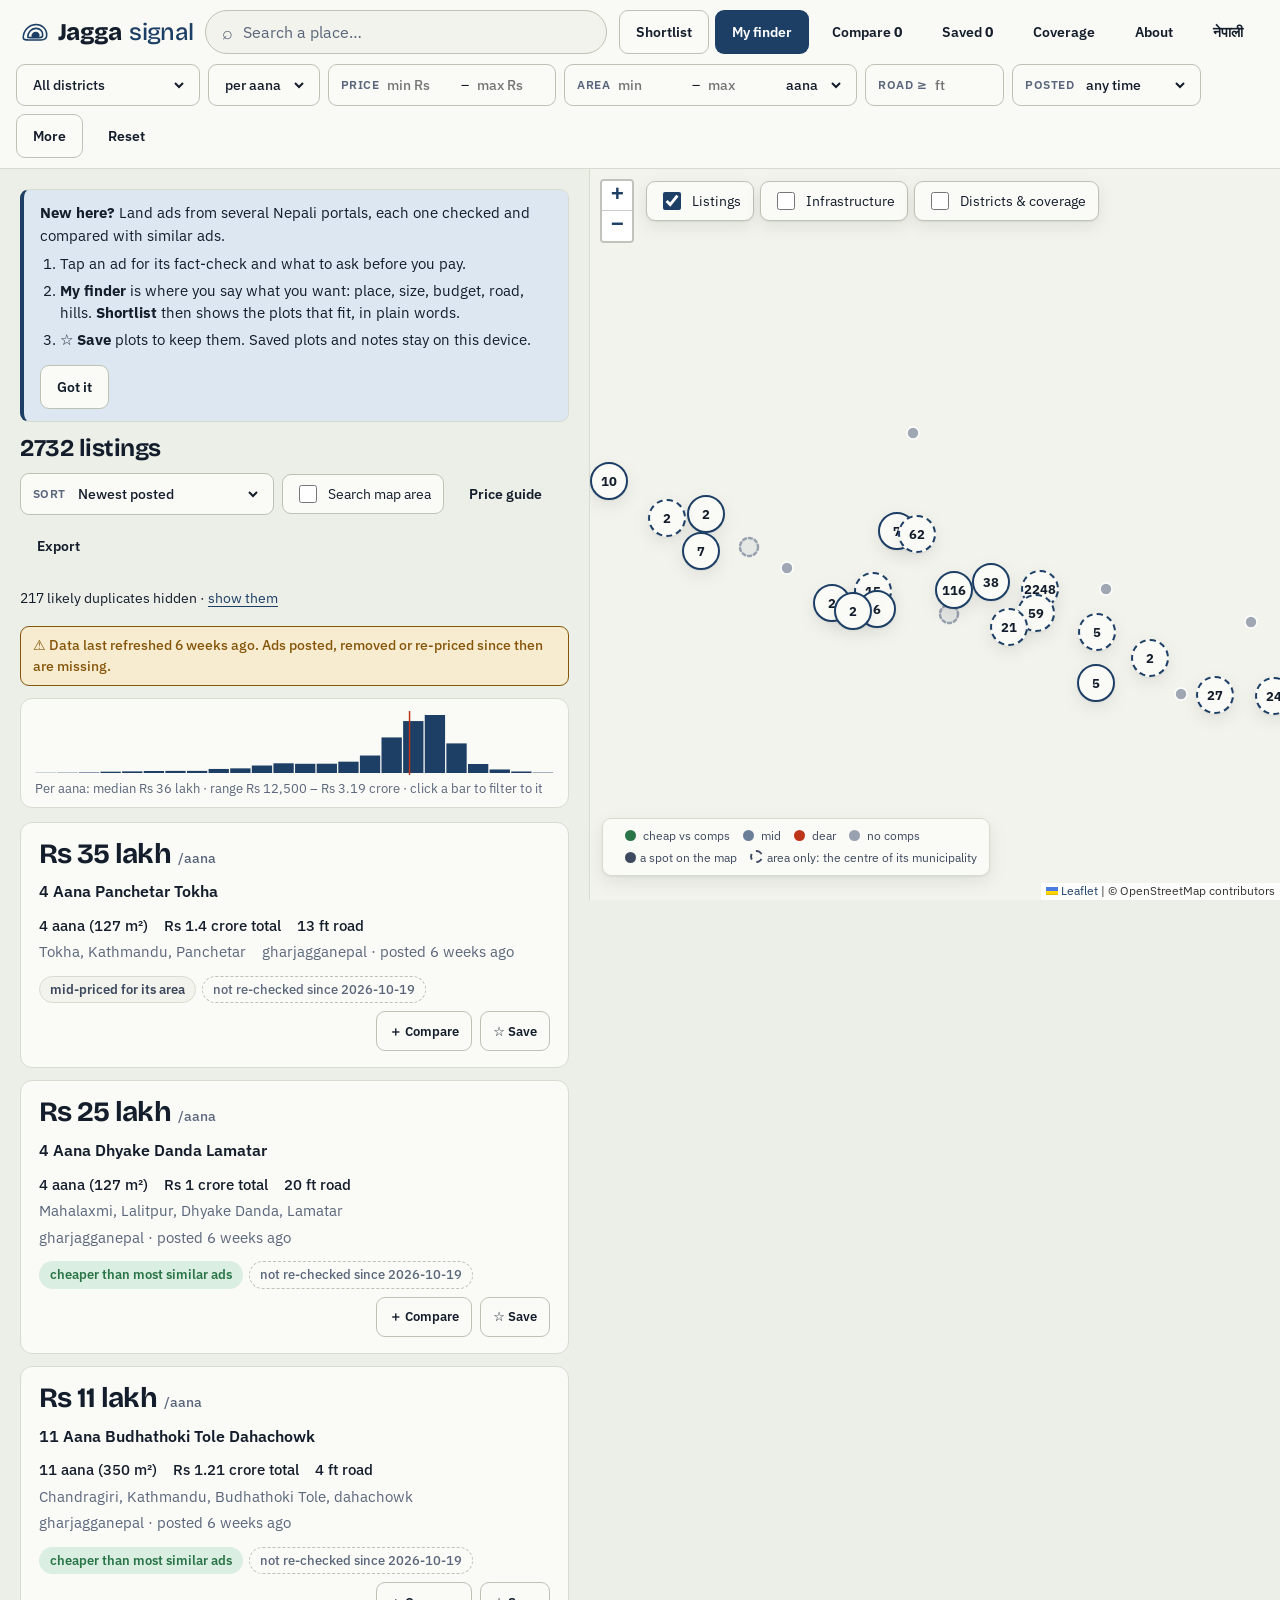
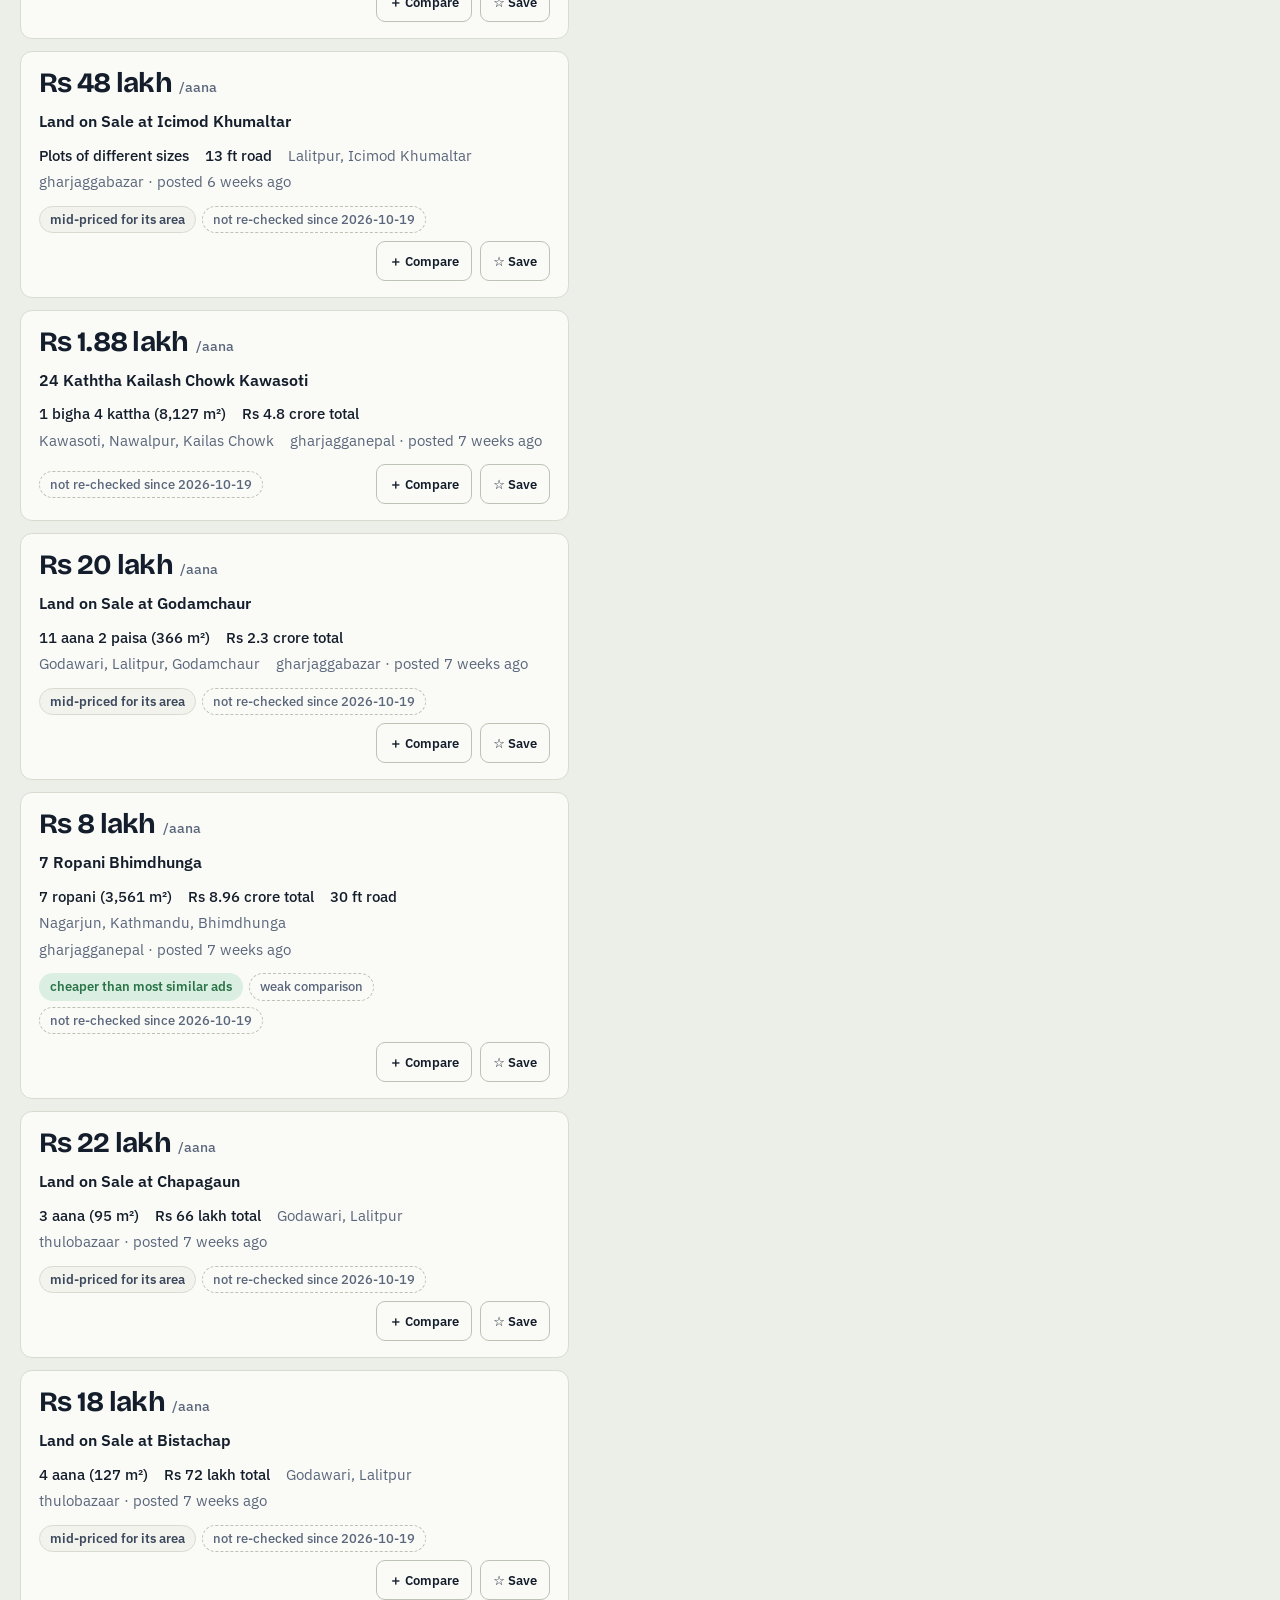
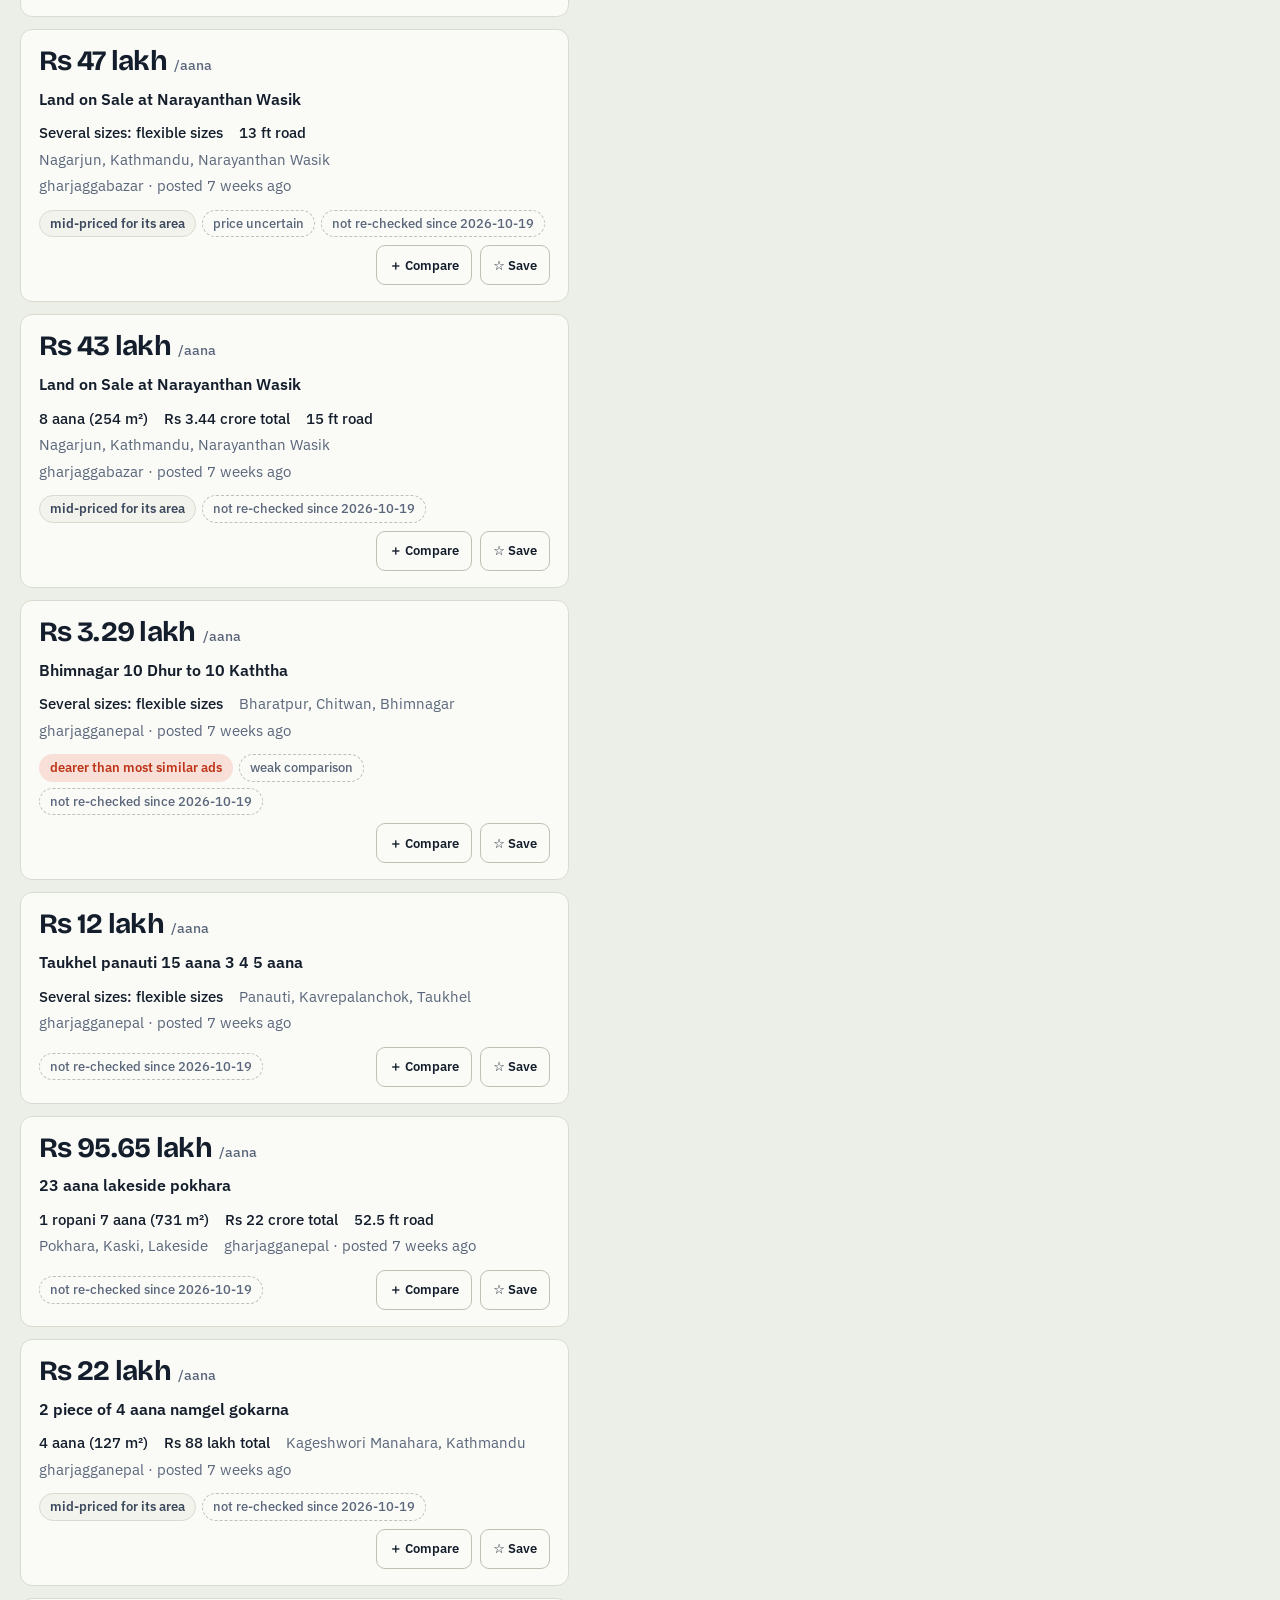
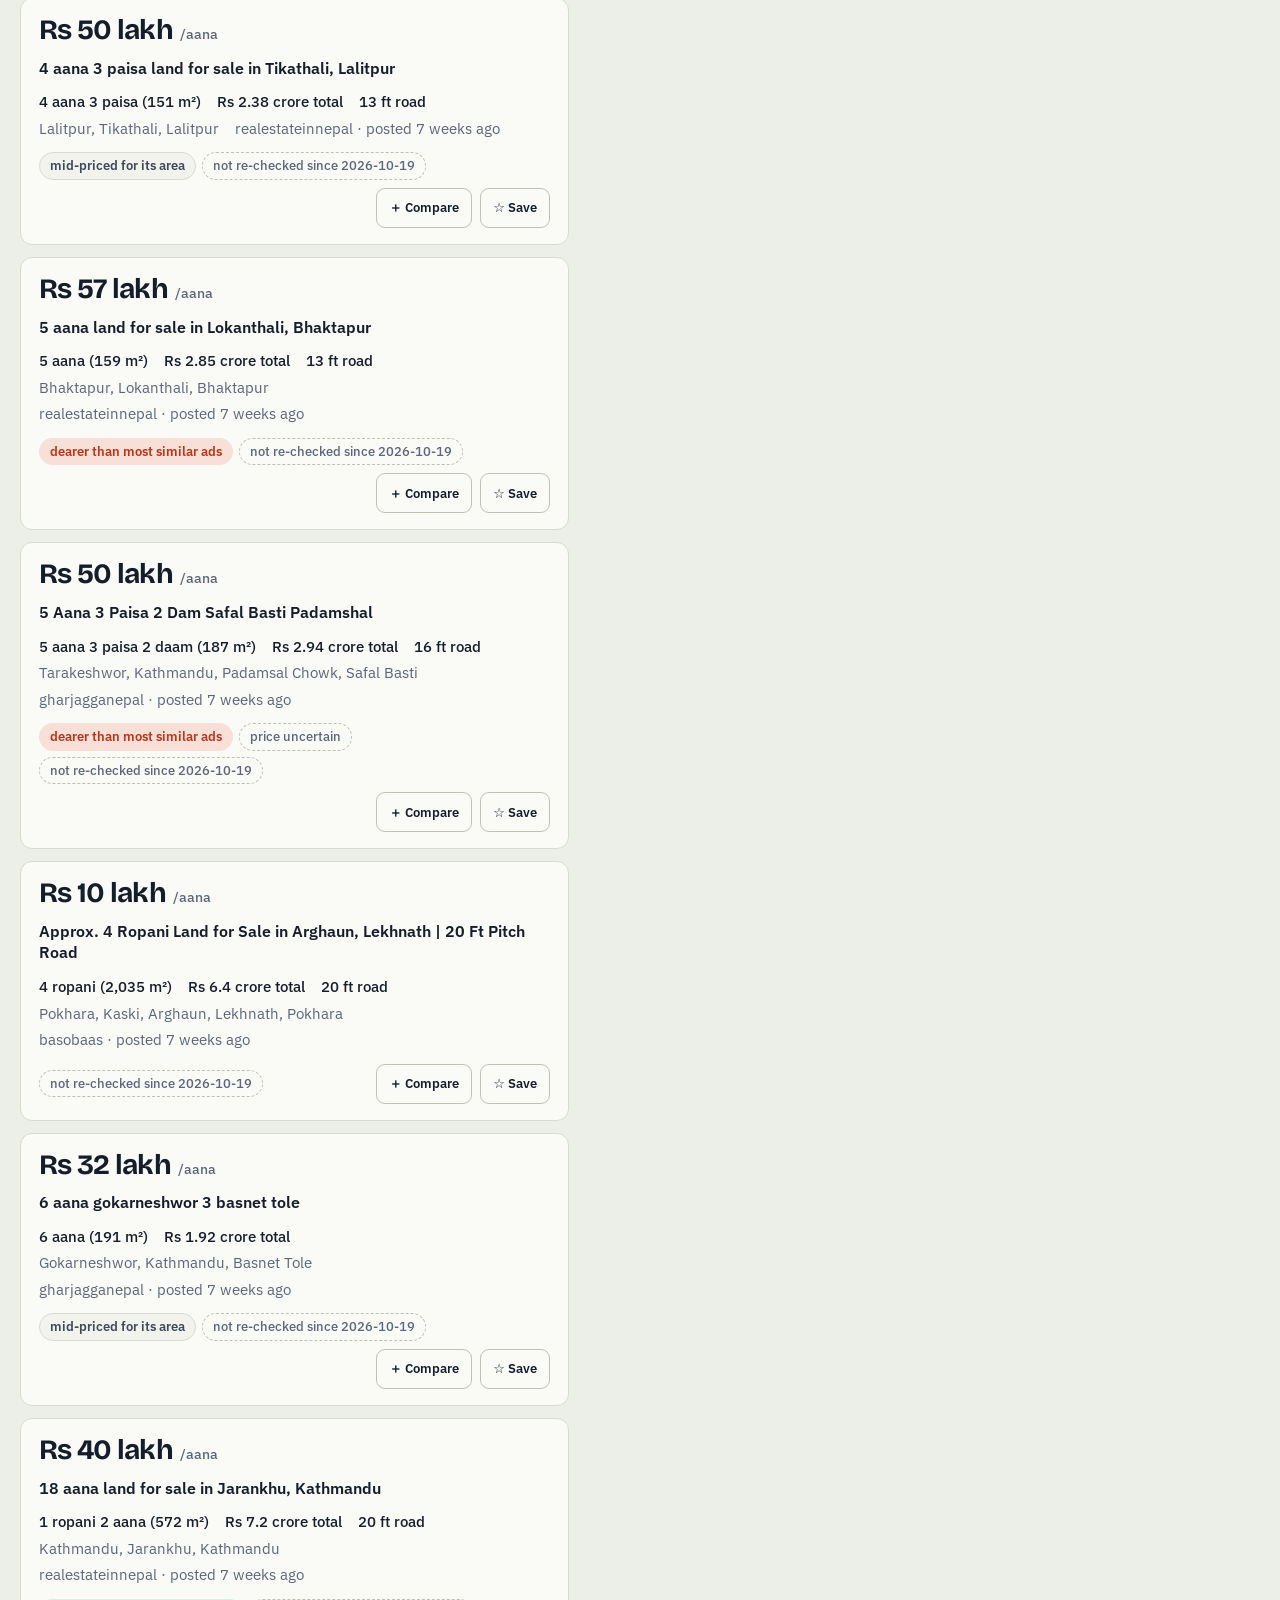
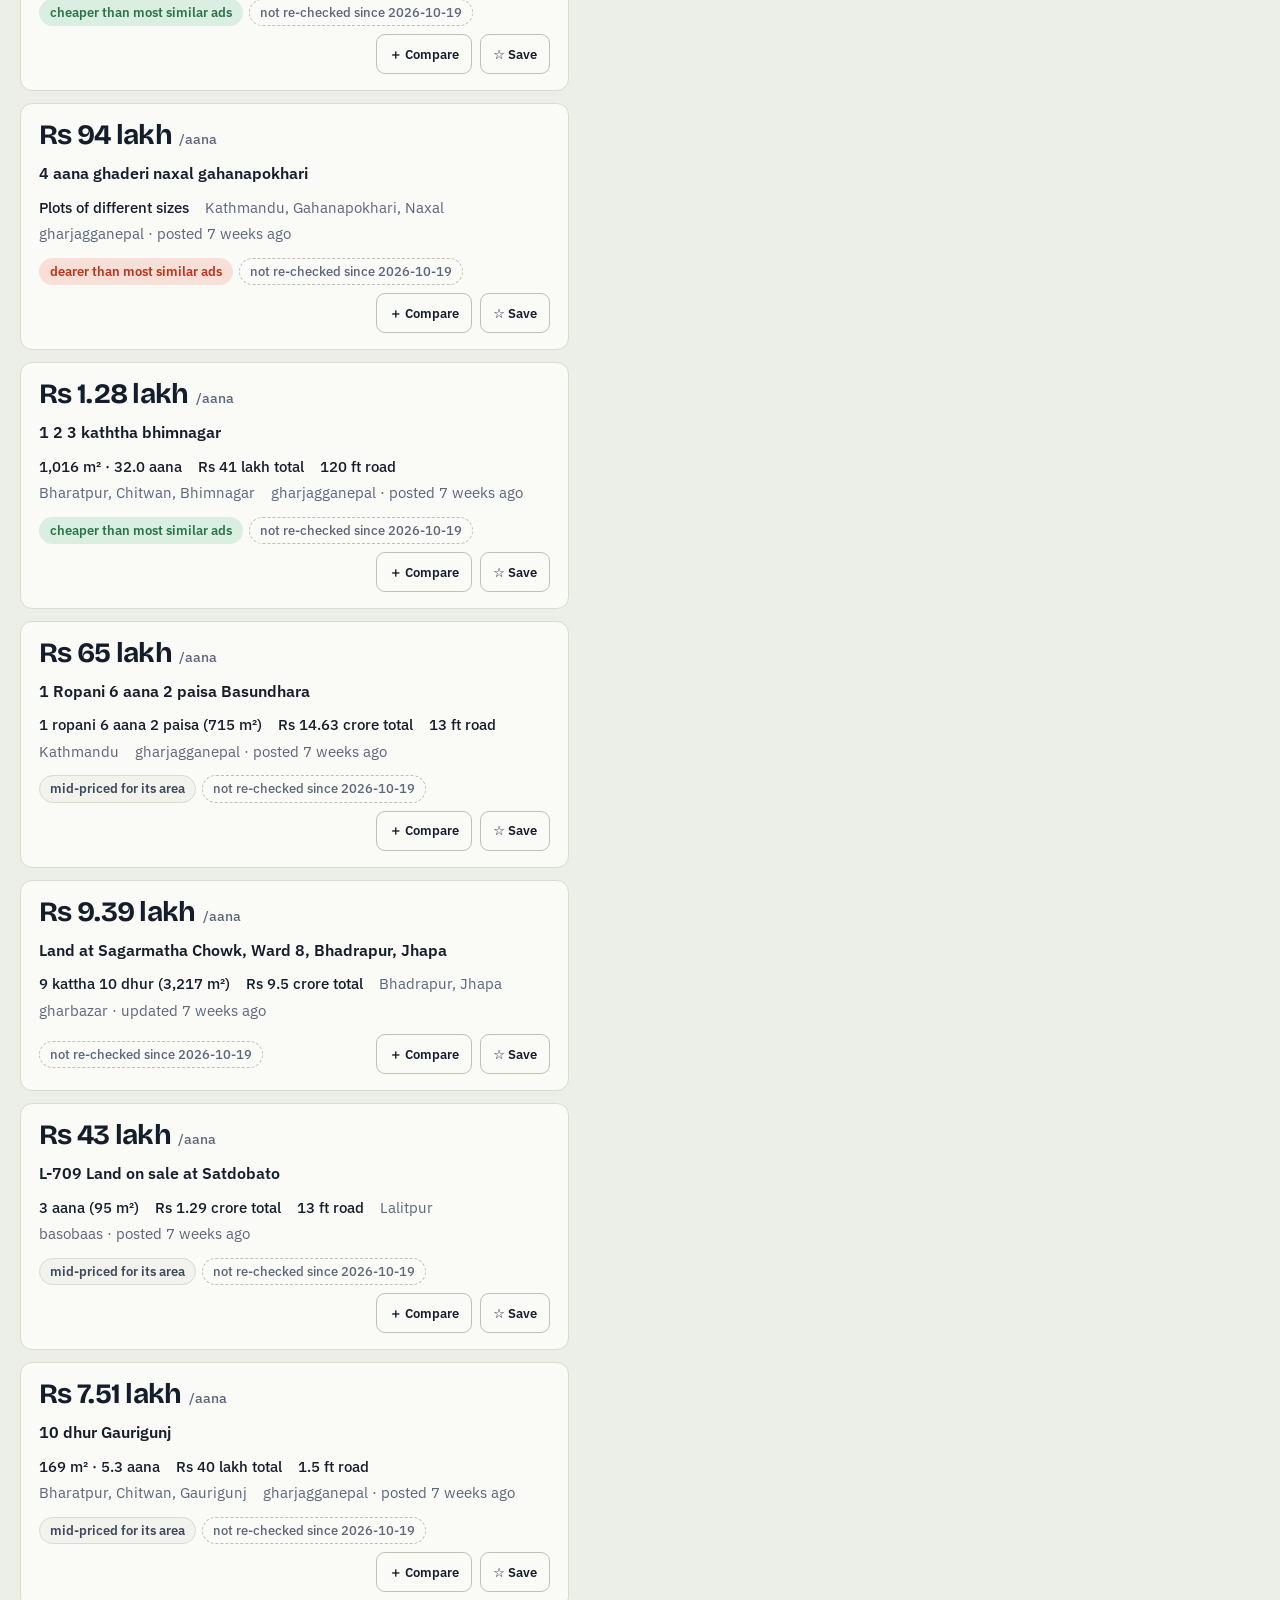
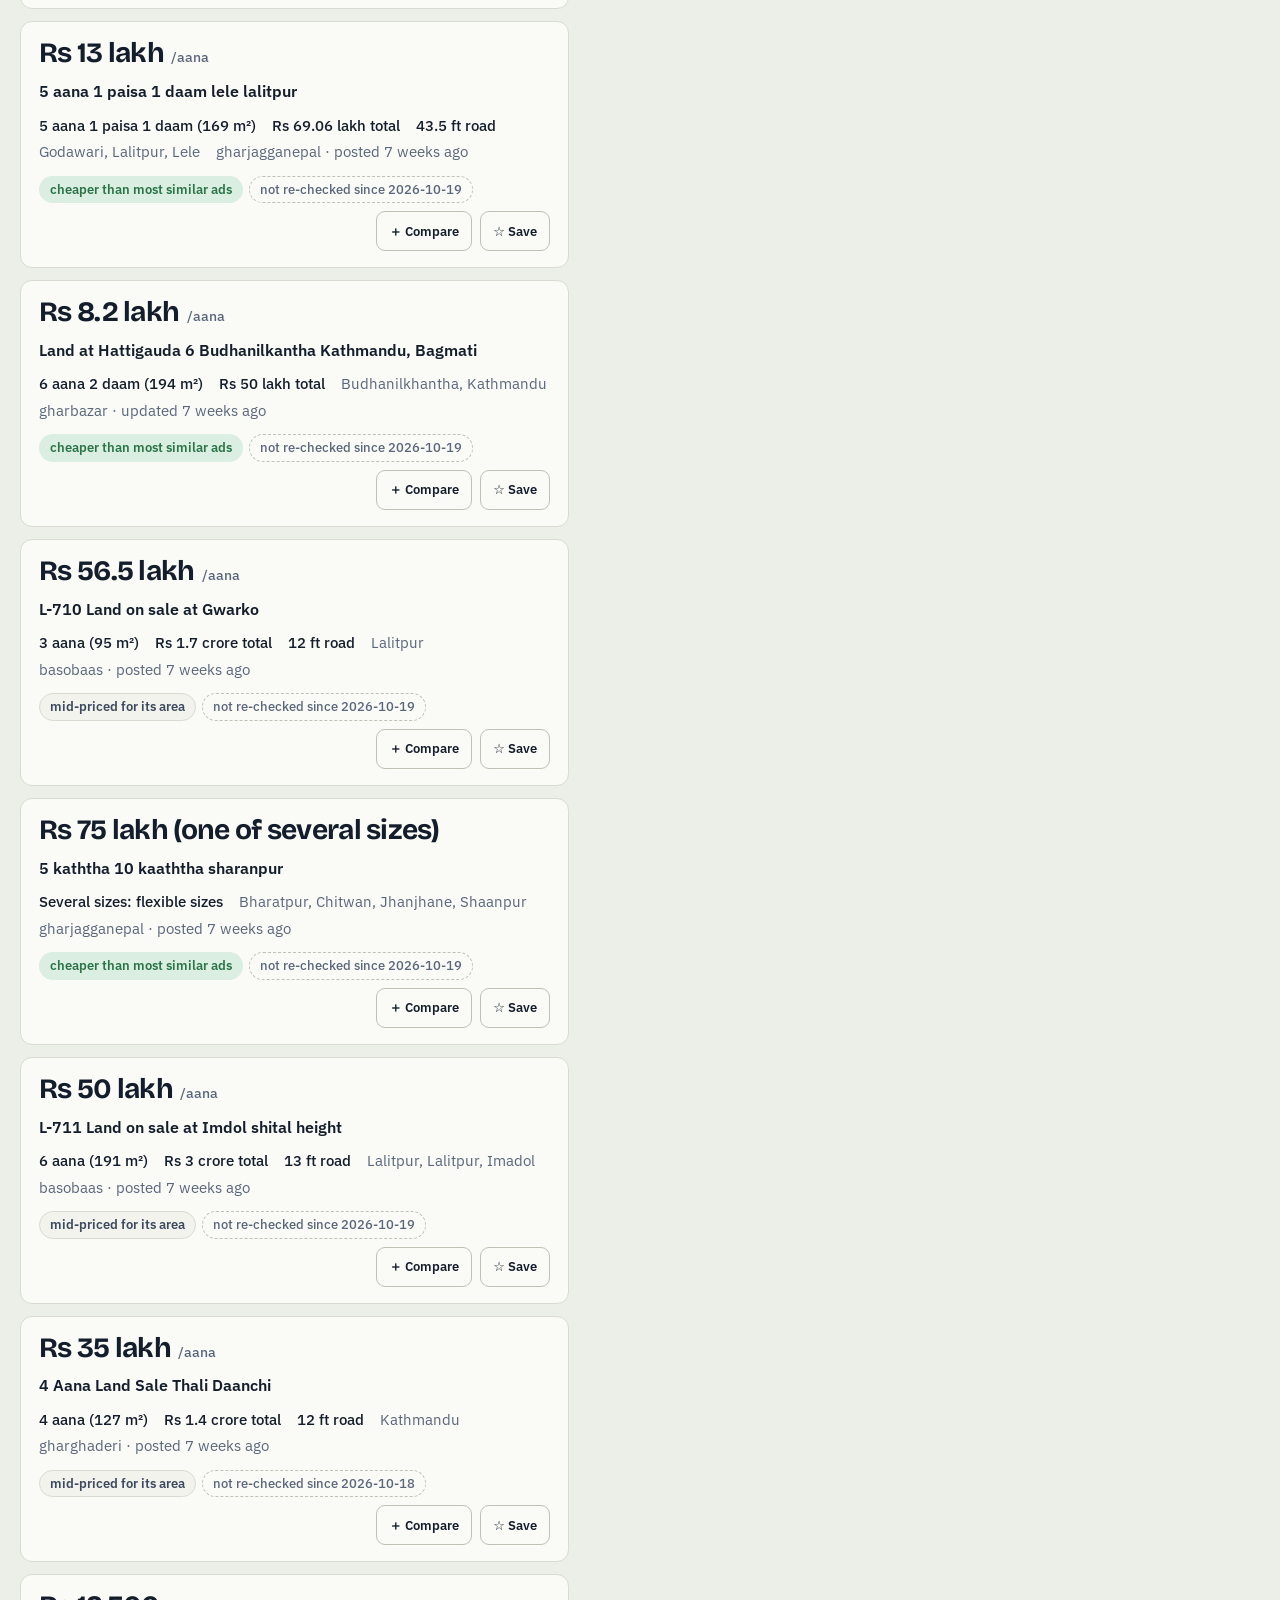
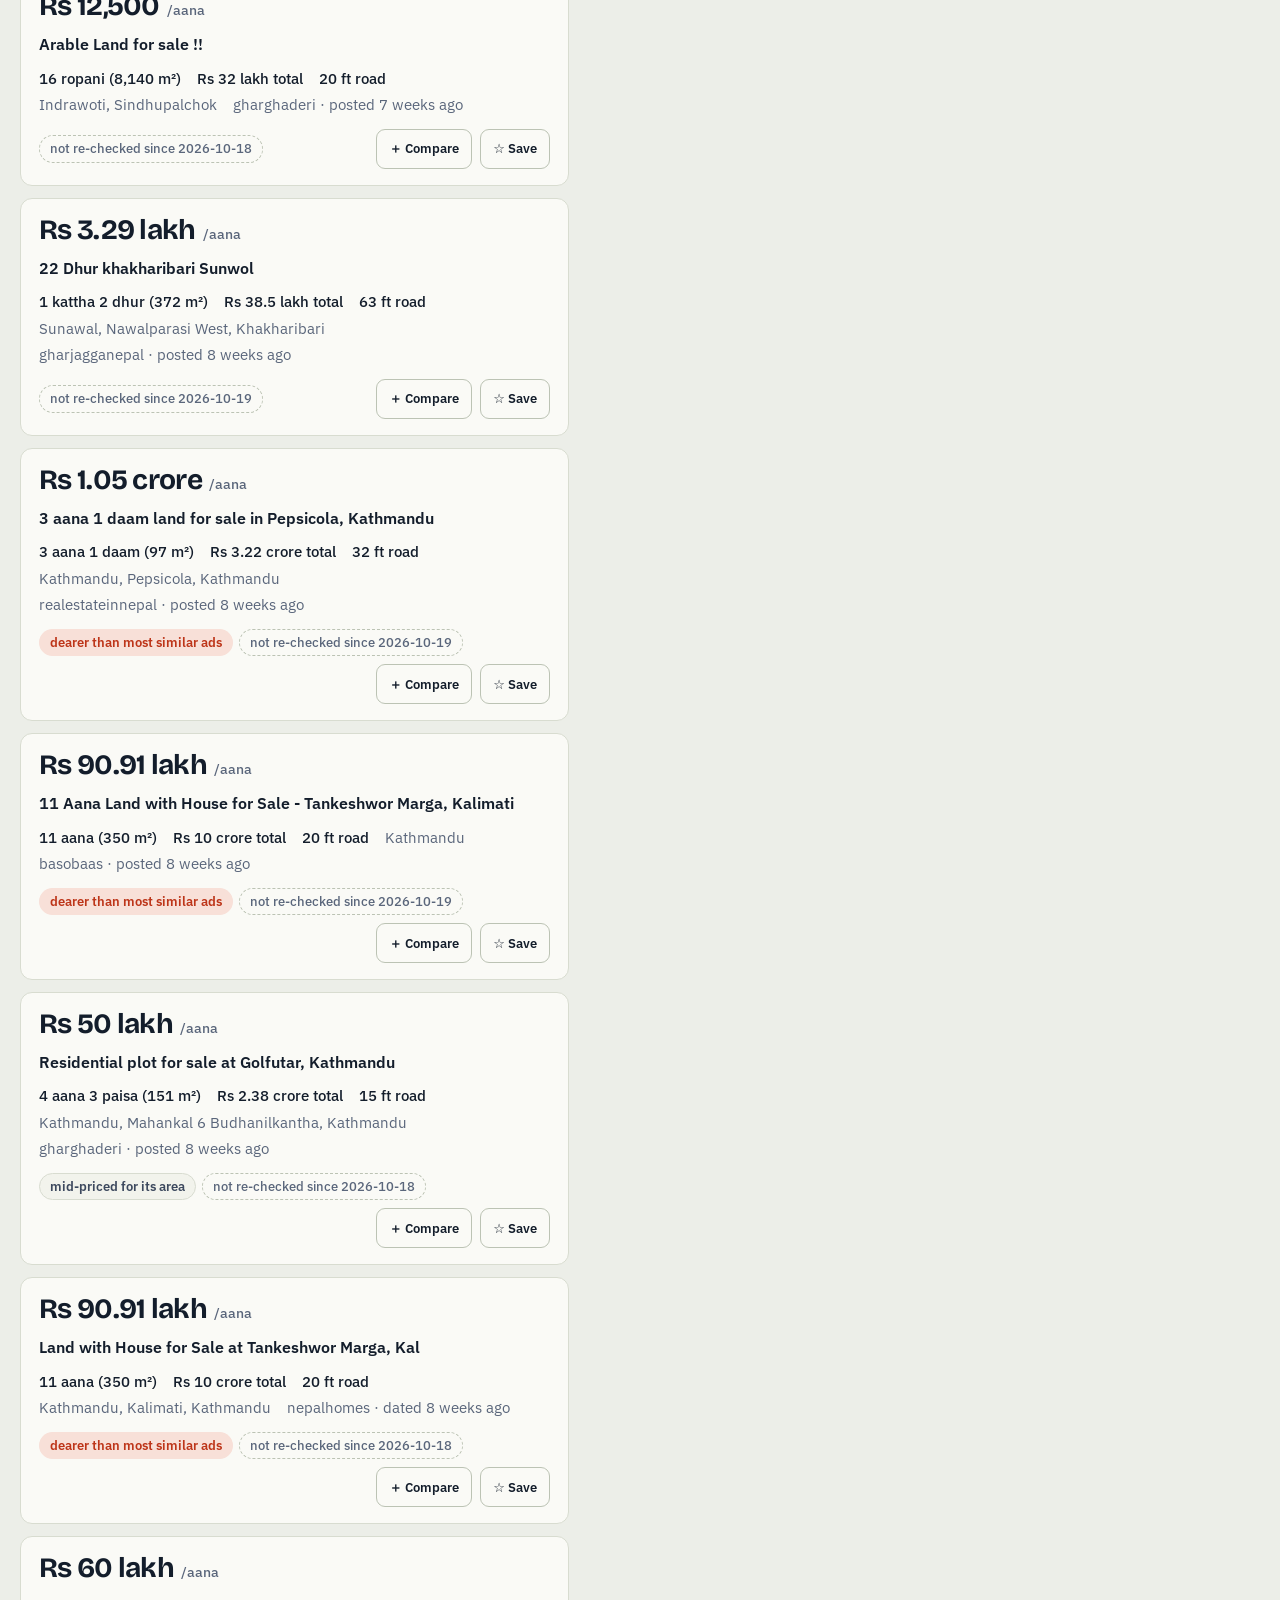
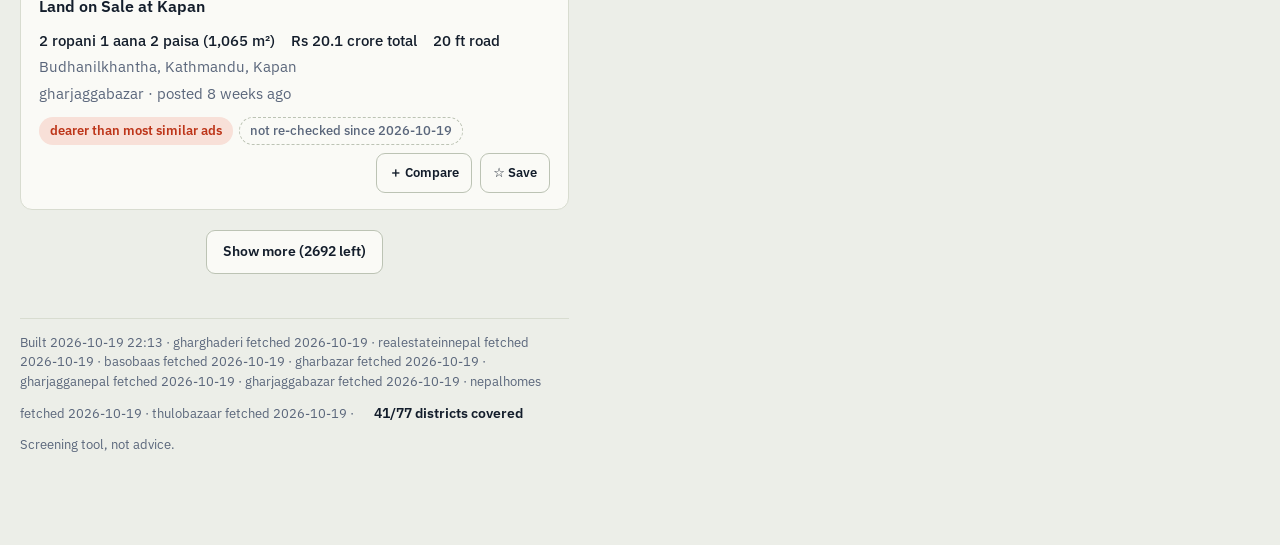
==== commit 0a49bfed: "Update site (2026-10-20T02:42:44Z)" ====
--- a/index.html
+++ b/index.html
@@ -5,6 +5,7 @@
 <meta name="viewport" content="width=device-width, initial-scale=1">
 <title>Jaggasignal — Nepal land search</title>
 <meta name="description" content="Search Nepal land listings with unit-safe prices, comparables and cited, factor-by-factor analysis. Screening tool, not advice.">
+<meta name="robots" content="noindex, nofollow, noarchive, nosnippet">
 <meta name="color-scheme" content="light dark">
 <meta name="theme-color" content="#eceee8" media="(prefers-color-scheme: light)">
 <meta name="theme-color" content="#0d1520" media="(prefers-color-scheme: dark)">
@@ -113,7 +114,7 @@
       <label class="chip check"><input id="lyC" type="checkbox"><span>Infrastructure</span></label>
       <label class="chip check"><input id="lyB" type="checkbox"><span>Districts &amp; coverage</span></label>
     </div>
-    <div class="legend" aria-hidden="false"><span class="sw sw-cheap"></span> cheap vs comps <span class="sw sw-mid"></span> mid <span class="sw sw-dear"></span> dear <span class="sw sw-none"></span> no comps</div>
+    <div class="legend" aria-hidden="false"><span class="sw sw-cheap"></span> cheap vs comps <span class="sw sw-mid"></span> mid <span class="sw sw-dear"></span> dear <span class="sw sw-none"></span> no comps<div class="lg-row"><span class="sw sw-exact"></span>a spot on the map <span class="sw sw-area"></span>area only: the centre of its municipality</div></div>
   </section>
 </main>
 
--- a/style.css
+++ b/style.css
@@ -159,7 +159,9 @@
 .notes:focus { border-color: var(--brand); outline: 0; box-shadow: 0 0 0 3px color-mix(in srgb, var(--brand) 22%, transparent); }
 .modal { width: min(860px, 94vw); max-height: 88vh; padding: 0; border: 0; border-radius: 16px; background: var(--surface); color: var(--ink); box-shadow: var(--shadow-lg); overflow: auto; }
 .modal::backdrop { background: rgba(15, 21, 18, .55); backdrop-filter: blur(3px); }
-table { border-collapse: collapse; width: 100%; font-size: 14px; } th, td { text-align: left; padding: 8px 10px; border-bottom: 1px solid var(--line); } th { color: var(--ink-3); font-weight: 600; font-size: 12px; text-transform: uppercase; letter-spacing: .04em; } td.n, th.n { text-align: right; }
+table { border-collapse: collapse; width: 100%; font-size: 14px; } th, td { text-align: left; padding: 8px 10px; border-bottom: 1px solid var(--line); } th { color: var(--ink-3); font-weight: 600; font-size: 12px; text-transform: uppercase; letter-spacing: .04em; } td.n, th.n { text-align: right; } td.n.bad { color: var(--bad); font-weight: 700; }
+table.acc th, table.acc td { padding: 7px 4px; } table.acc th { font-size: 10px; letter-spacing: 0; } table.acc td { font-size: 13px; } table.acc td small { display: block; color: var(--ink-3); font-size: 11px; }
+@media (max-width: 380px) { table.acc th, table.acc td { padding-left: 2px; padding-right: 2px; } table.acc td { font-size: 12px; } }
 .bar { display: inline-block; height: 8px; background: var(--brand); border-radius: 4px; vertical-align: middle; }
 .tabbar { display: none; }
 
@@ -325,3 +327,11 @@
 .pk-preset:hover { border-color: var(--brand); } .pk-preset b { font: 650 1.1rem var(--font-display); } .pk-preset span { font-size: 14px; color: var(--ink-2); }
 .pk-saved { list-style: none; margin: 0; padding: 0; display: grid; } .pk-saved li { display: grid; grid-template-columns: minmax(0, 1fr) auto; gap: 2px 12px; padding: 10px 0; border-bottom: 1px solid var(--line); } .pk-saved .dim { grid-column: 1 / -1; font-size: 13.5px; }
 .pk-copied { font-size: 14px; color: var(--good); }
+
+/* saved plots: a restore message, and plots whose ad has left the data */
+p.status { background: var(--brand-soft); border-radius: var(--r-sm); padding: 10px 12px; margin: 0 0 12px; color: var(--ink); }
+.gone-row td { color: var(--ink-2); } .gone-row .dim { font-size: 13px; }
+
+/* the map legend's second row: how precisely an ad is placed (a dashed ring = the centre of its municipality, not the plot) */
+.legend .lg-row { margin-top: 4px; } .sw-exact { background: var(--ink-2); } .sw-area { background: transparent; border: 2px dashed var(--ink-2); width: 13px; height: 13px; box-sizing: border-box; }
+.cl.area { border-style: dashed; }                                  /* a circle of area-only ads: the centre of a municipality, not a place */
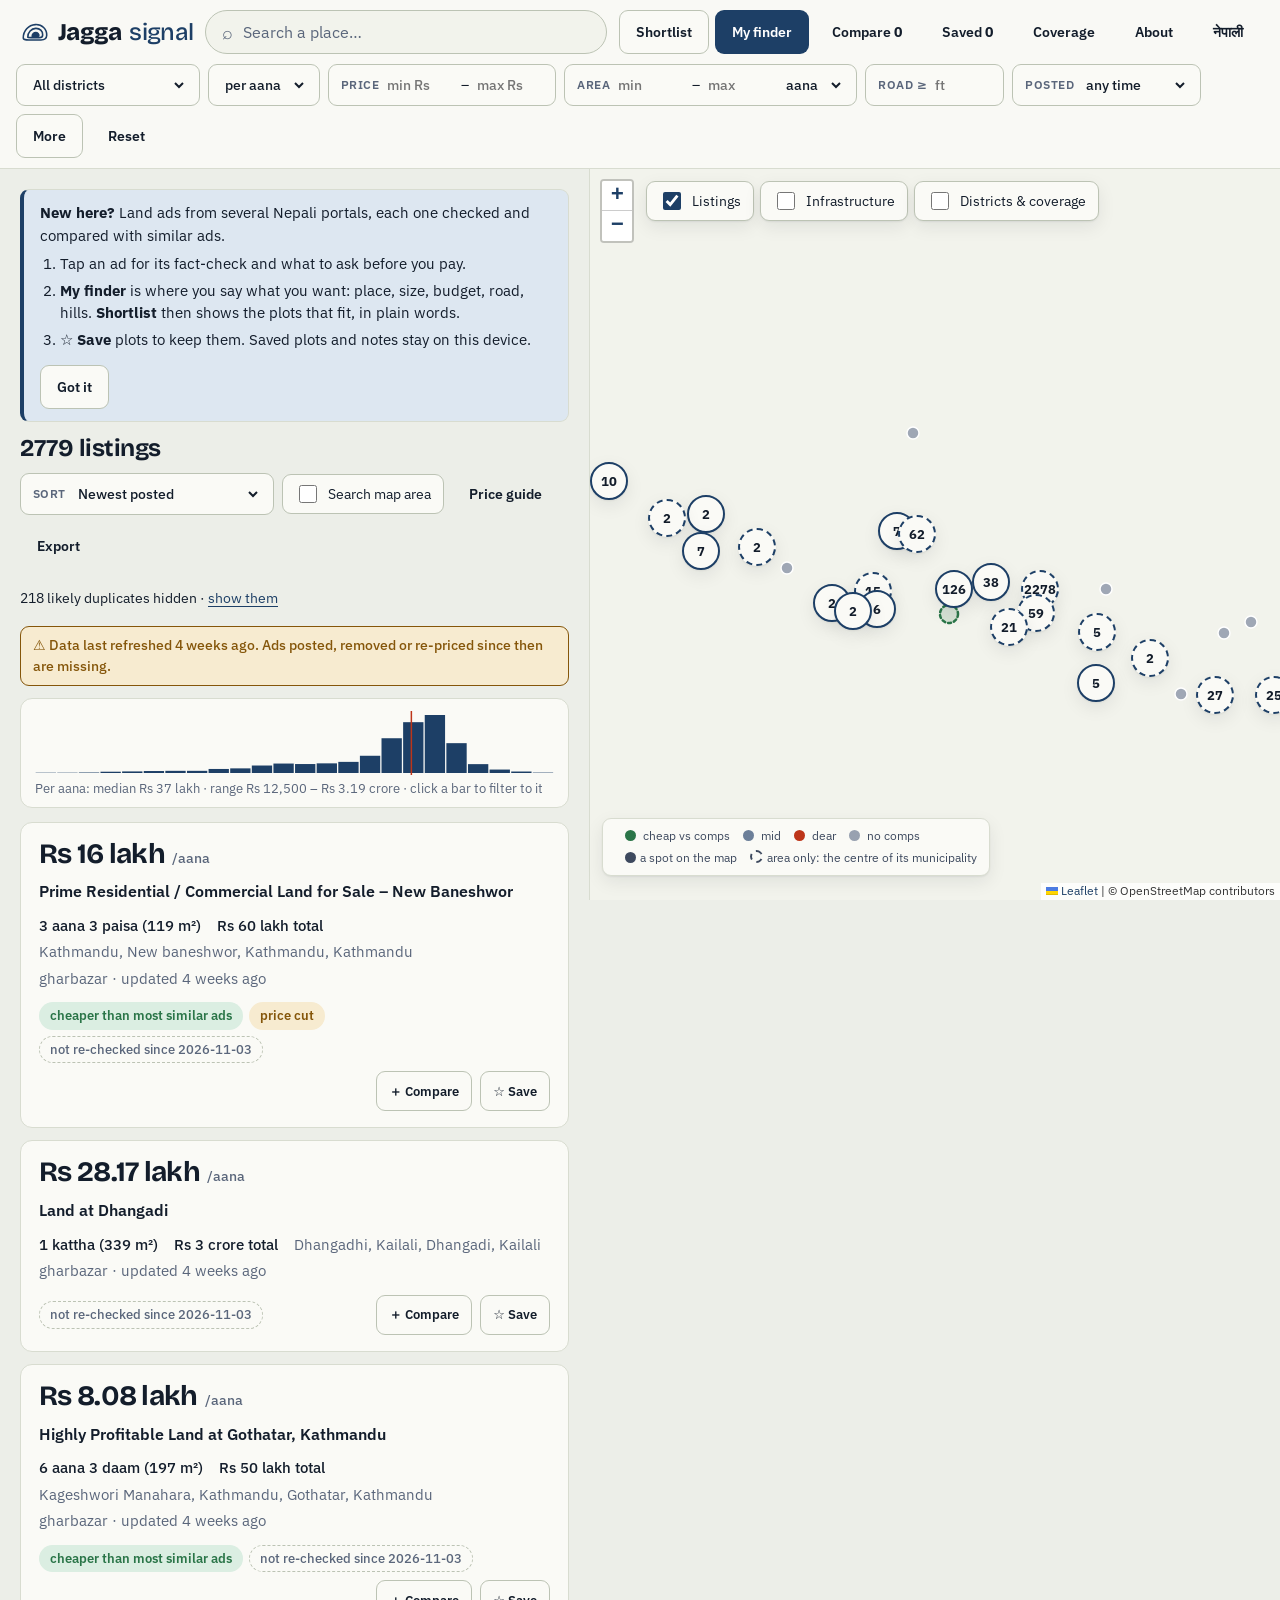
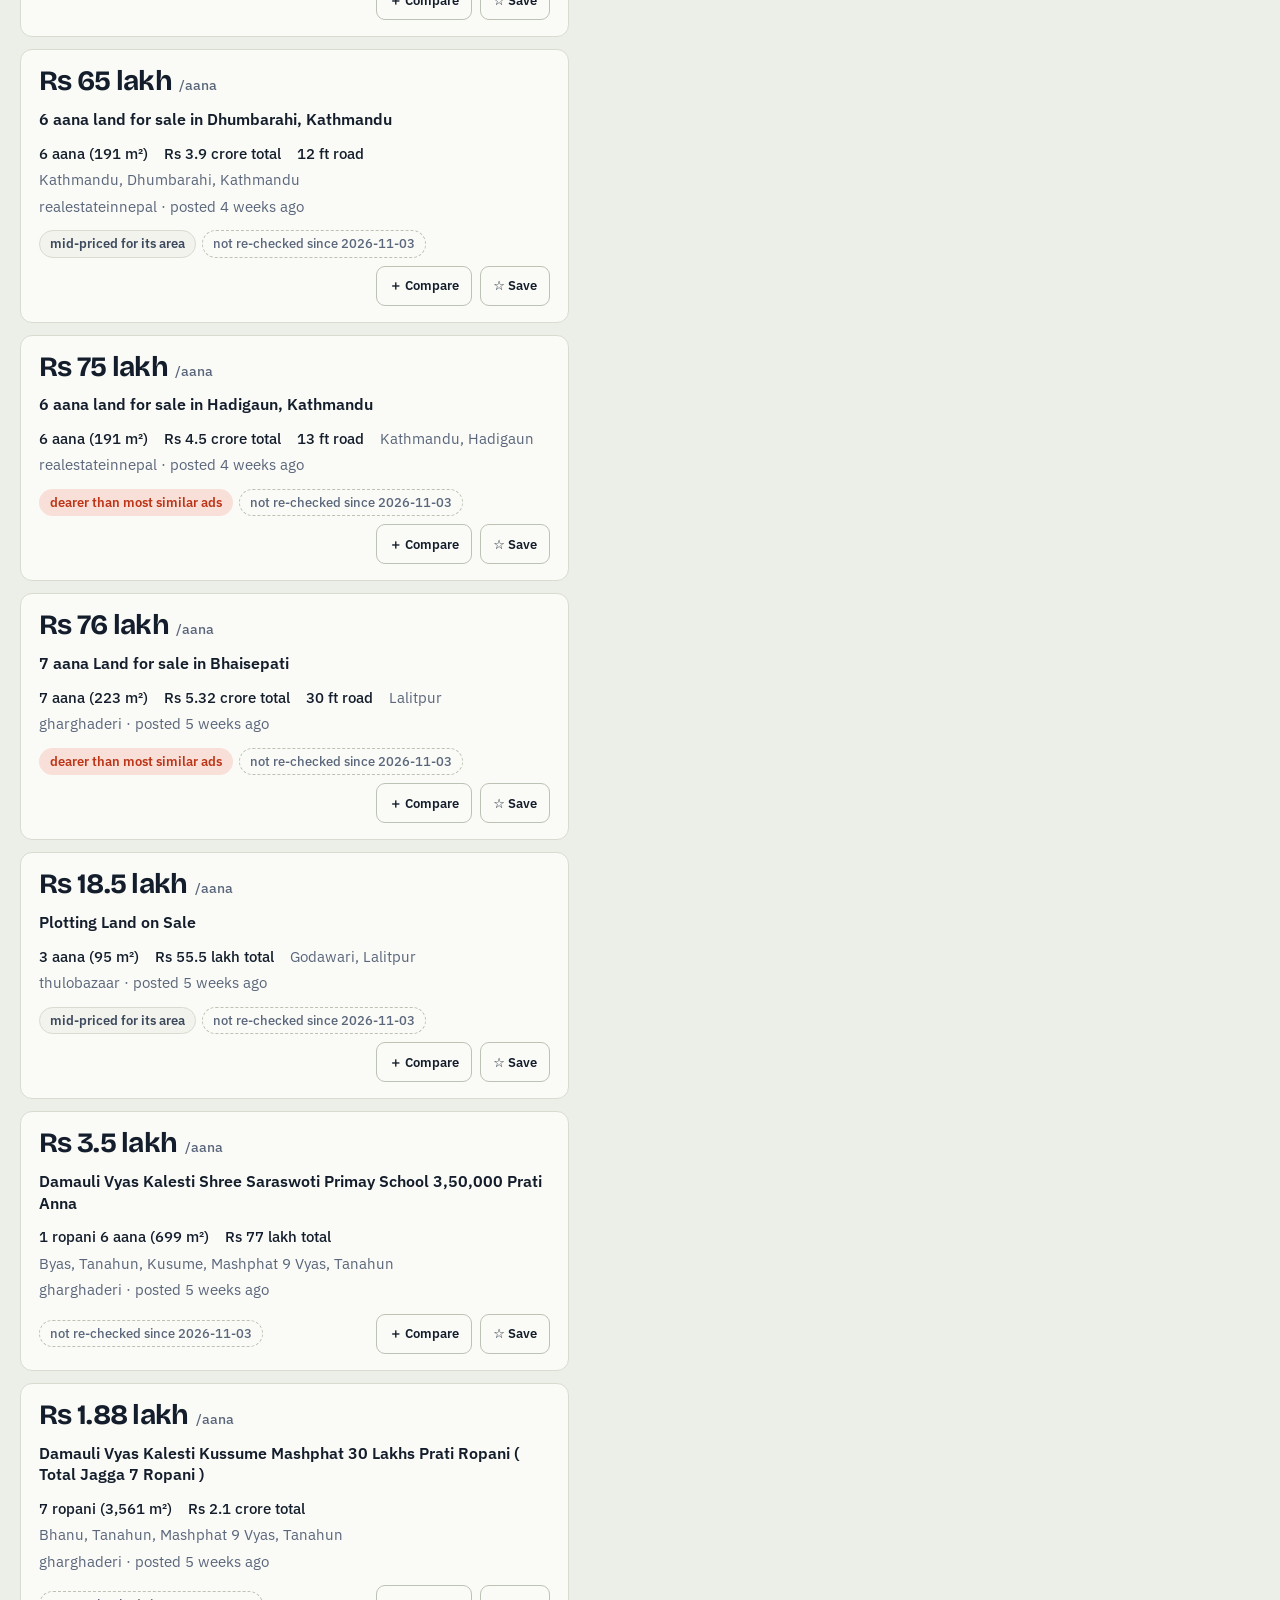
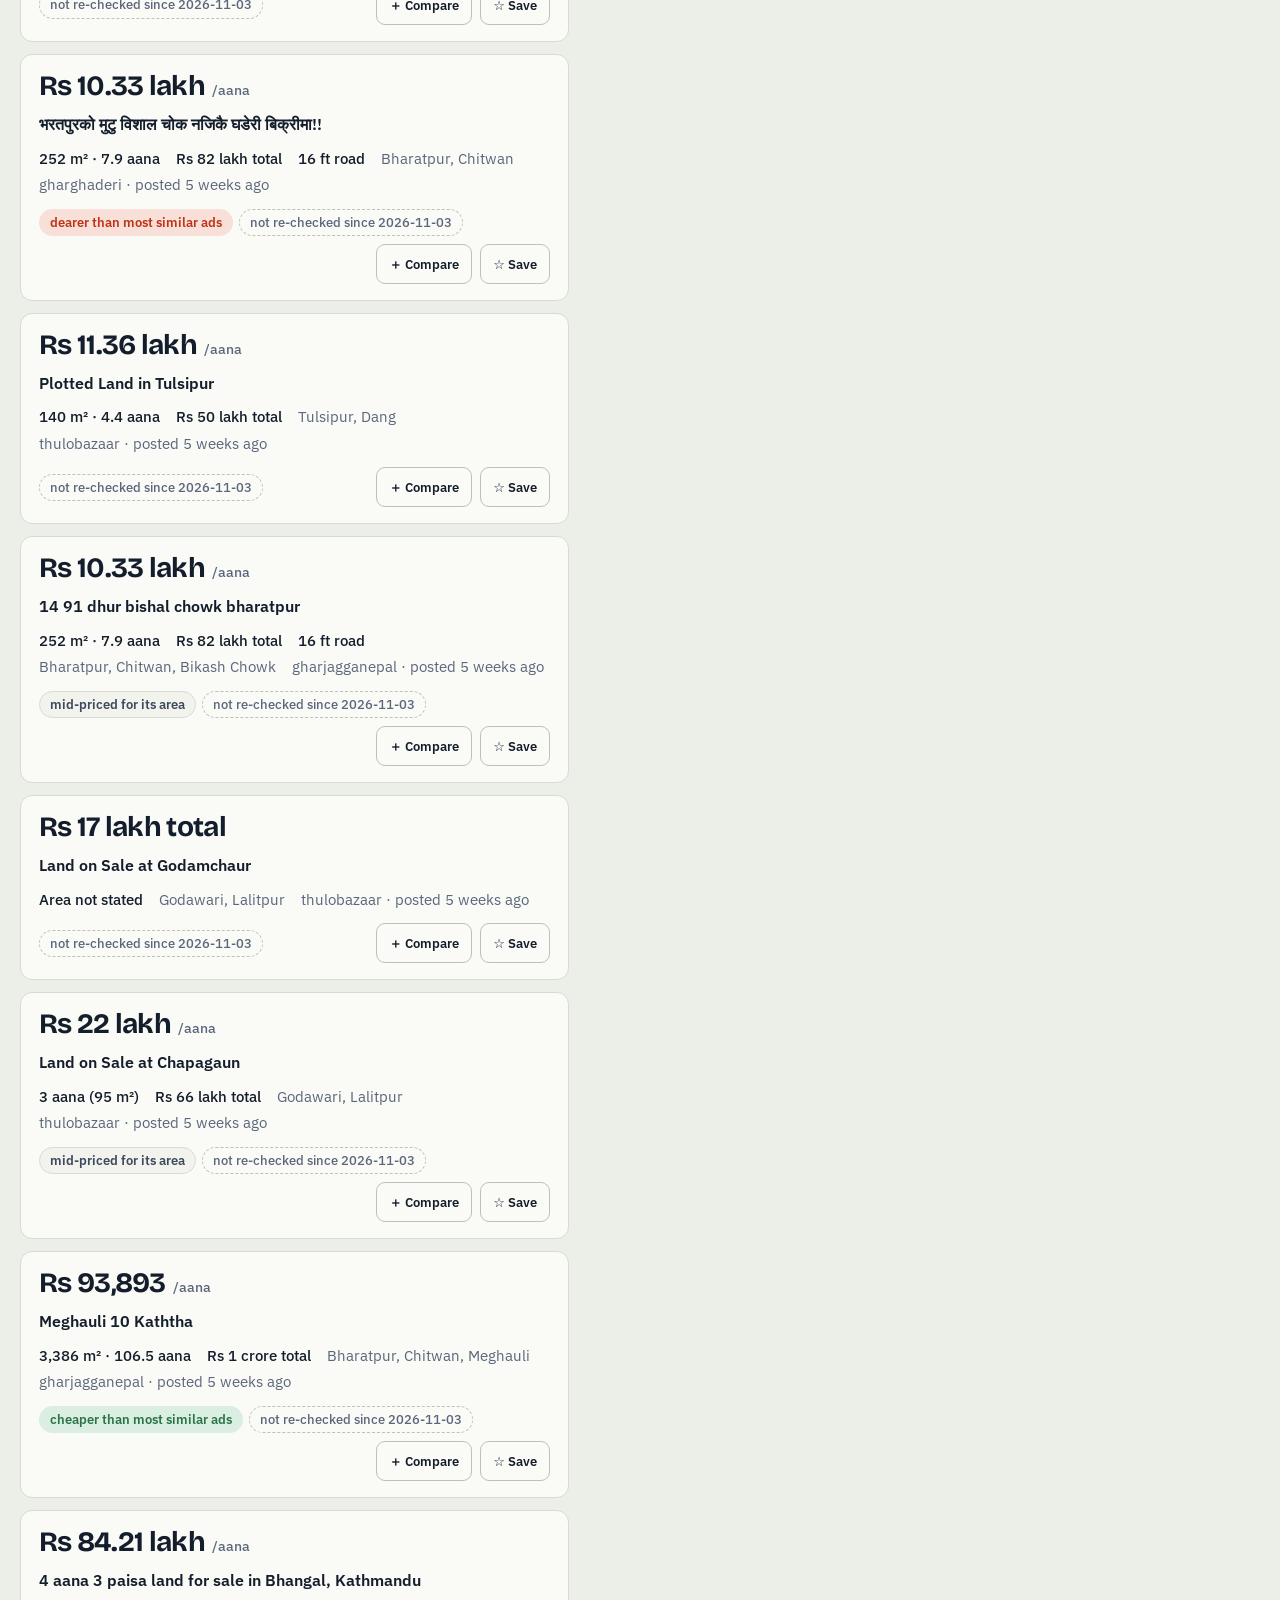
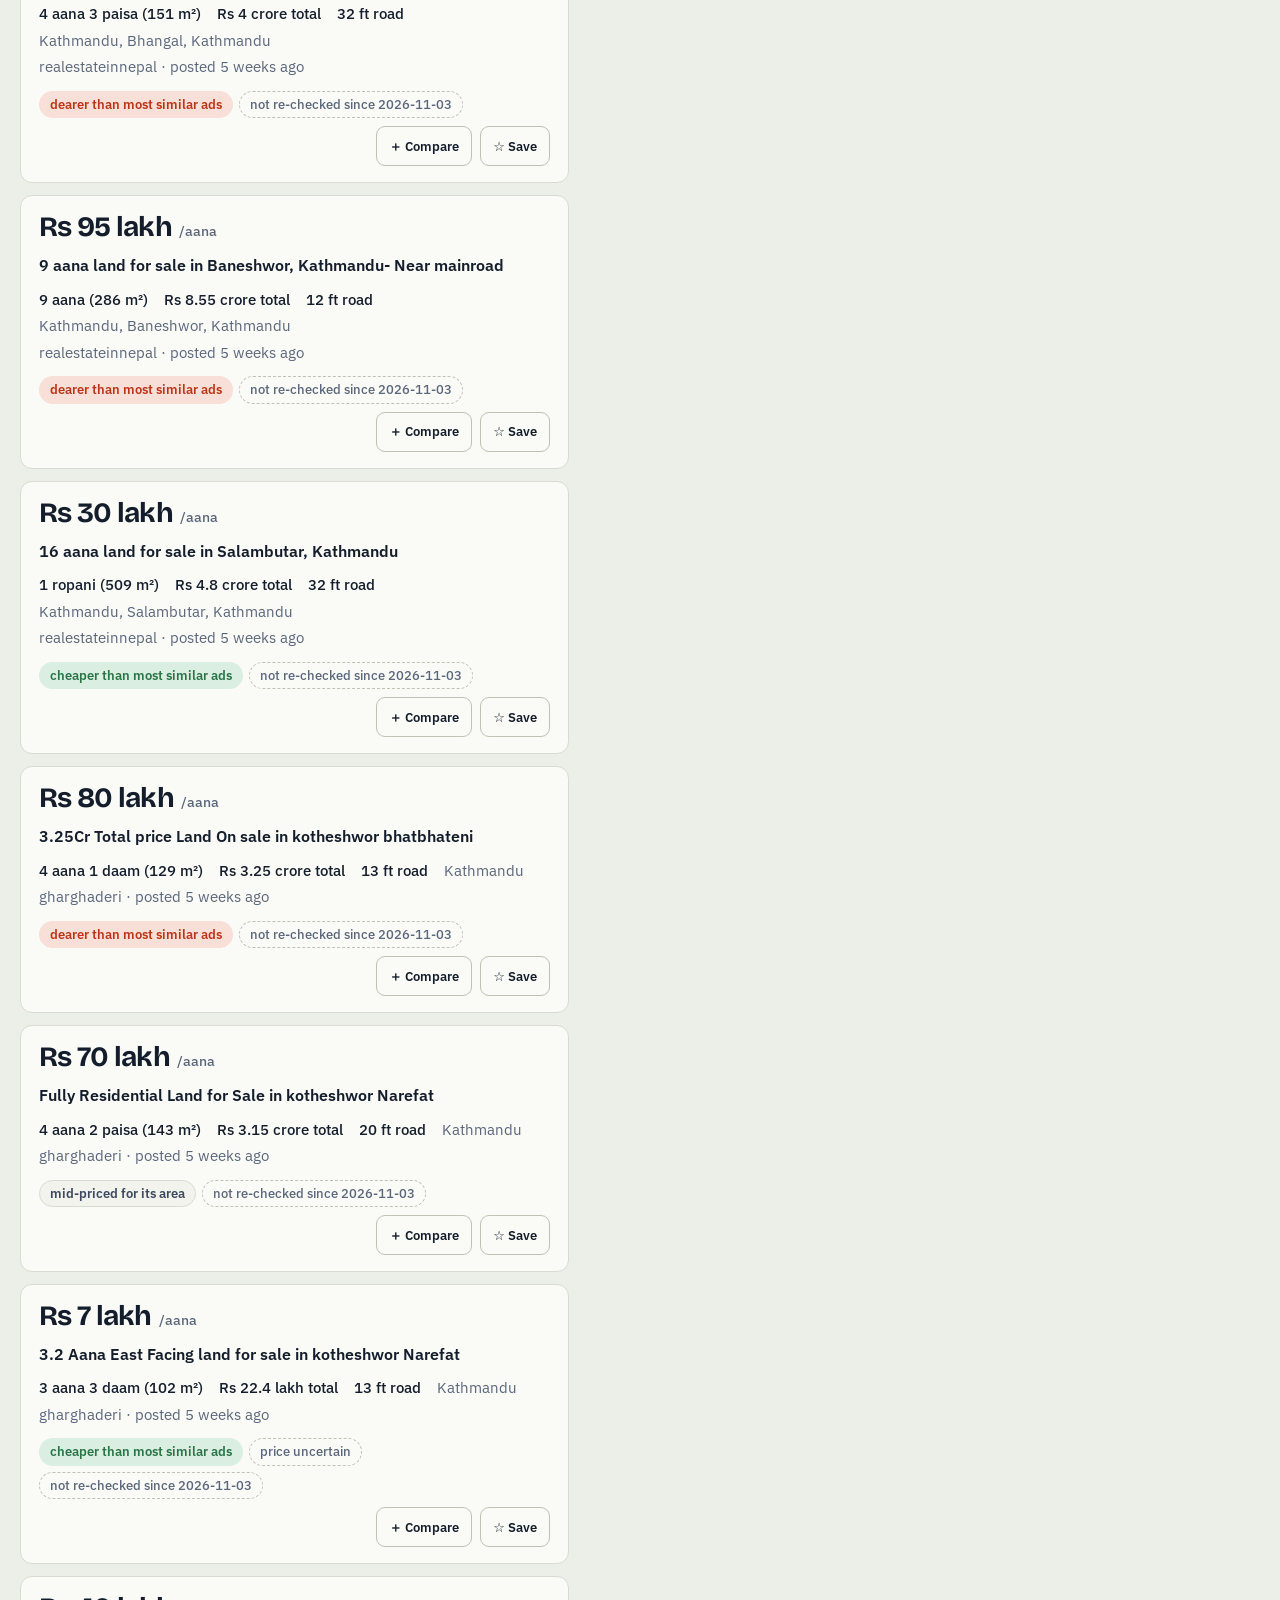
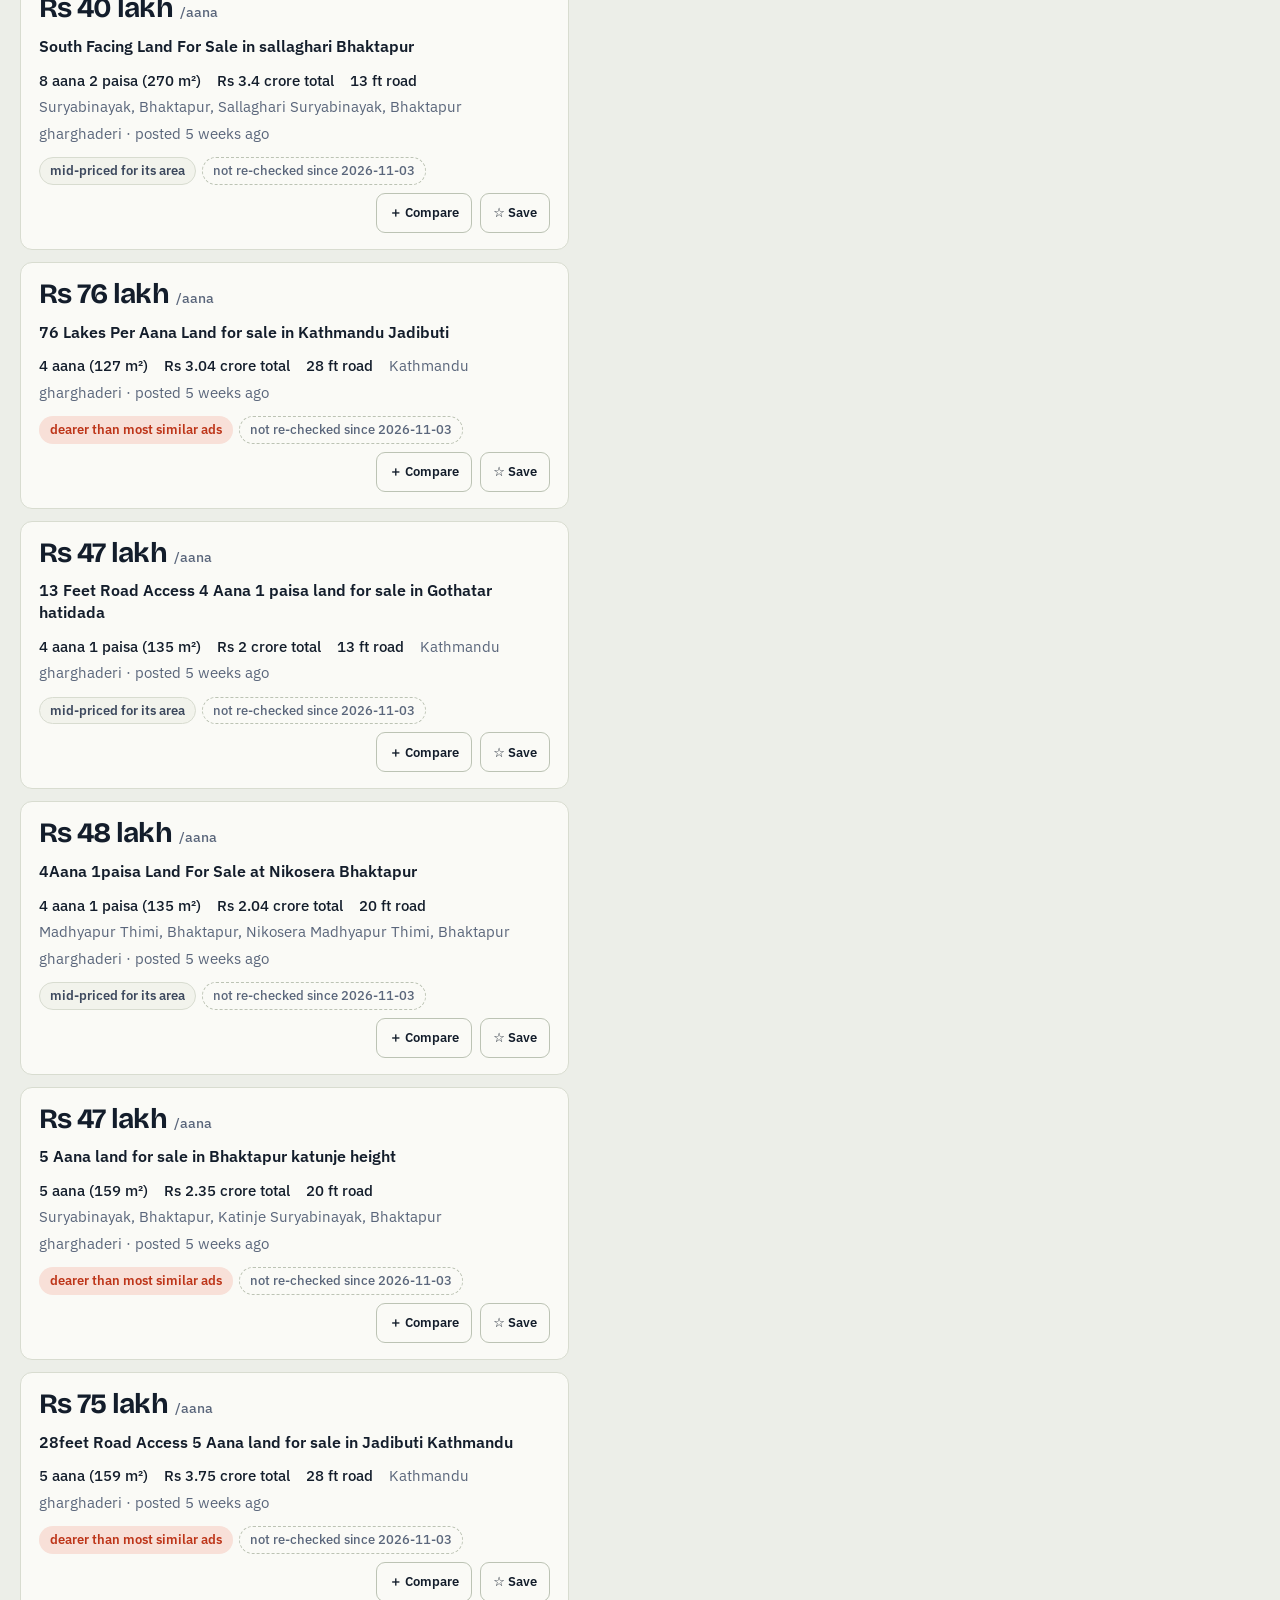
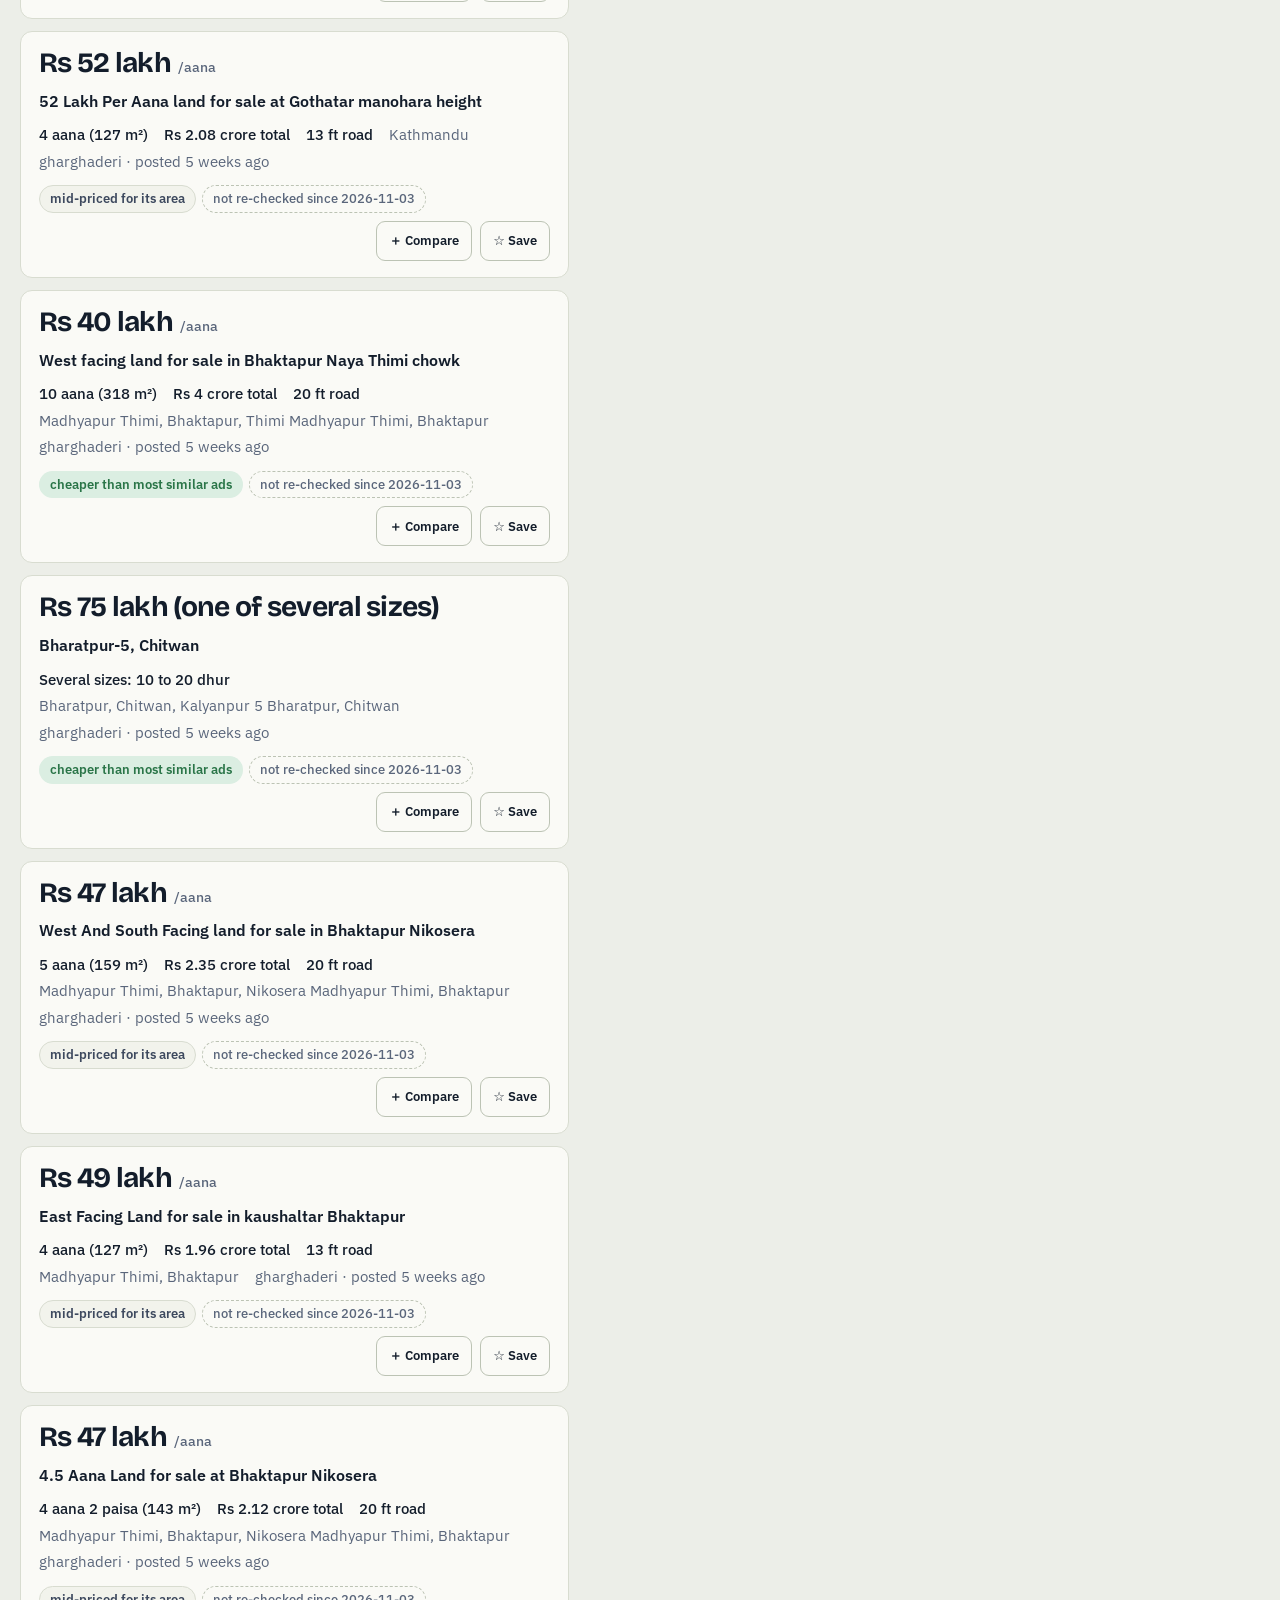
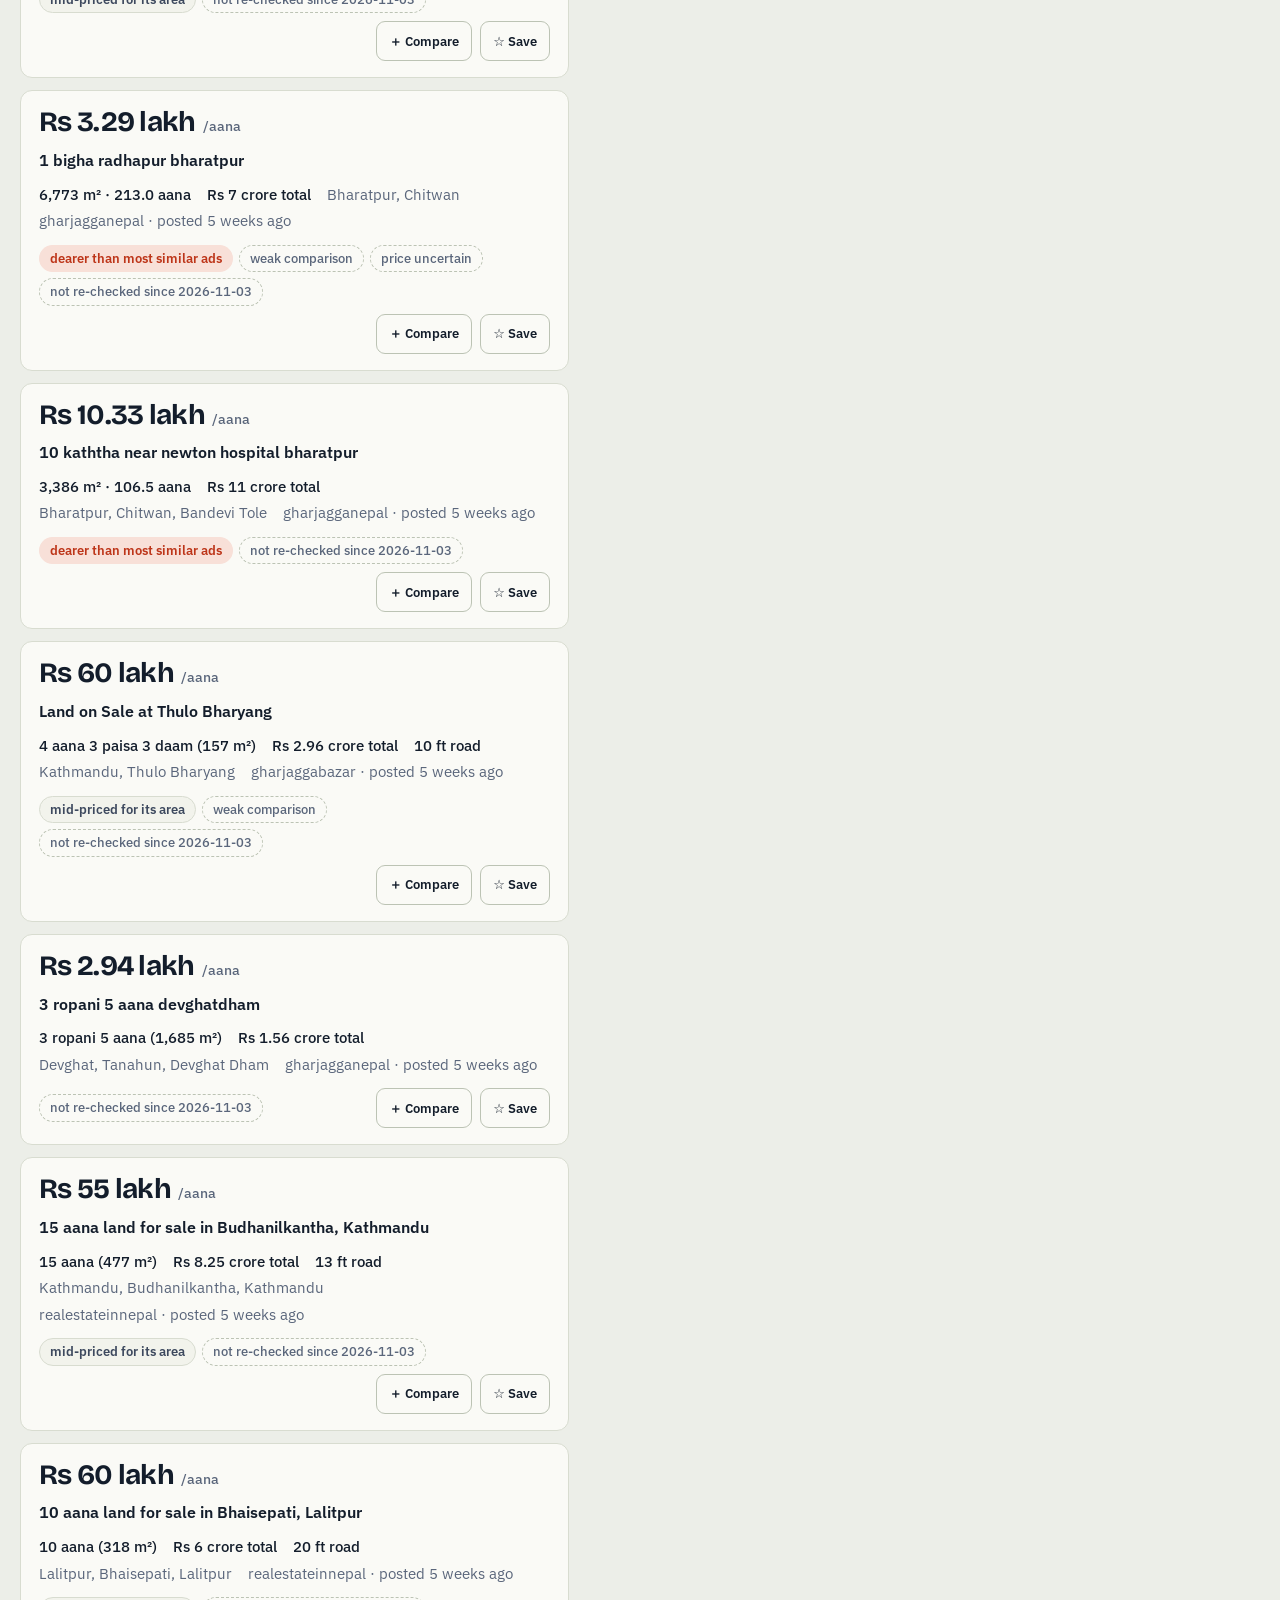
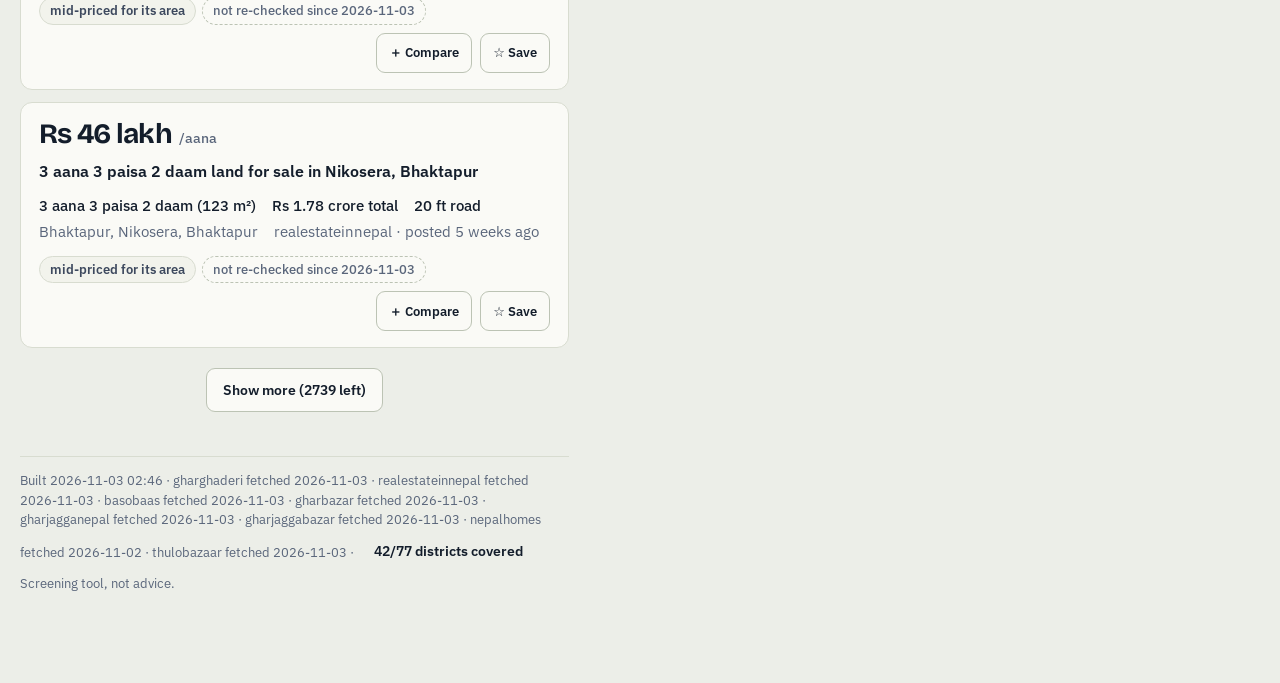
==== commit 895b1f73: "Update site (2026-11-03T03:05:57Z)" ====
--- a/index.html
+++ b/index.html
@@ -9,7 +9,7 @@
 <meta name="color-scheme" content="light dark">
 <meta name="theme-color" content="#eceee8" media="(prefers-color-scheme: light)">
 <meta name="theme-color" content="#0d1520" media="(prefers-color-scheme: dark)">
-<link rel="manifest" href="manifest.webmanifest">
+<link rel="manifest" href="manifest.webmanifest" crossorigin="use-credentials">
 <link rel="icon" type="image/png" href="icon-192.png">
 <link rel="apple-touch-icon" href="icon-192.png">
 <link rel="preload" href="fonts/ibm-plex-sans-var-latin.woff2" as="font" type="font/woff2" crossorigin>
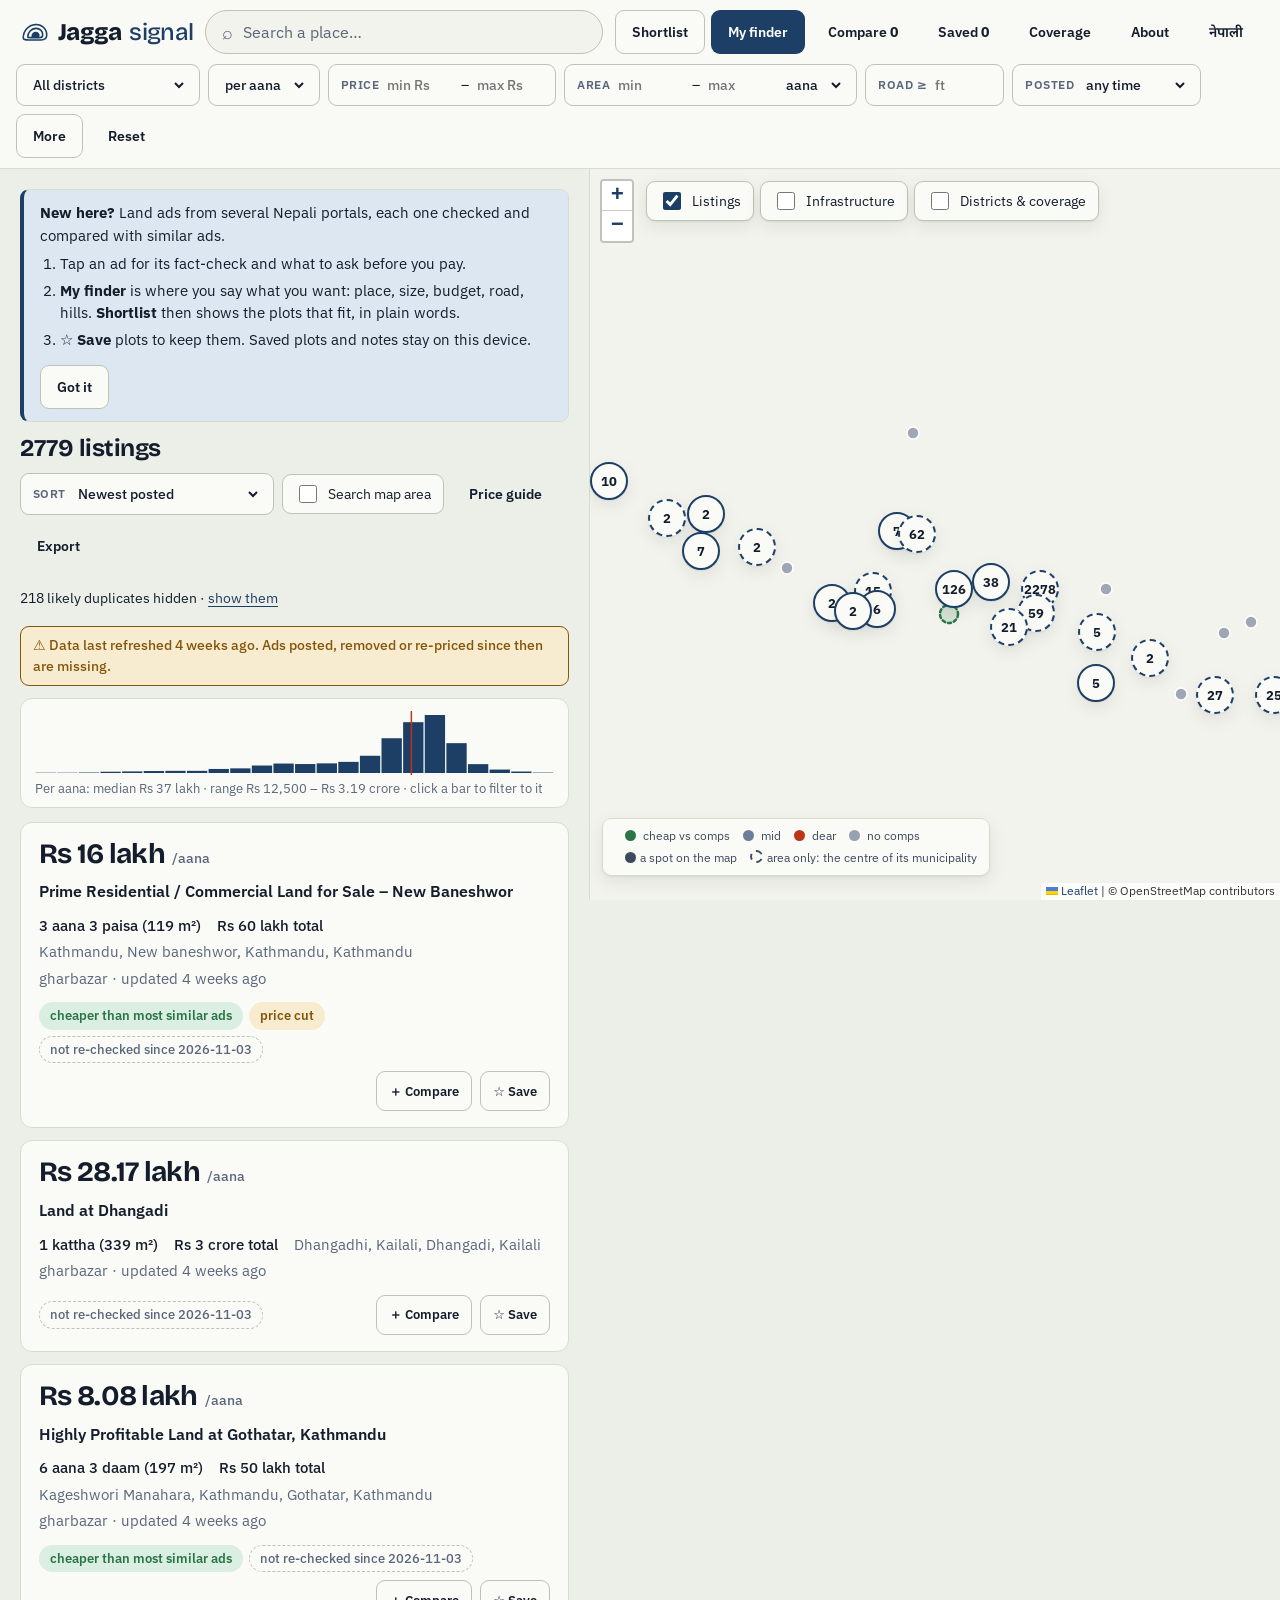
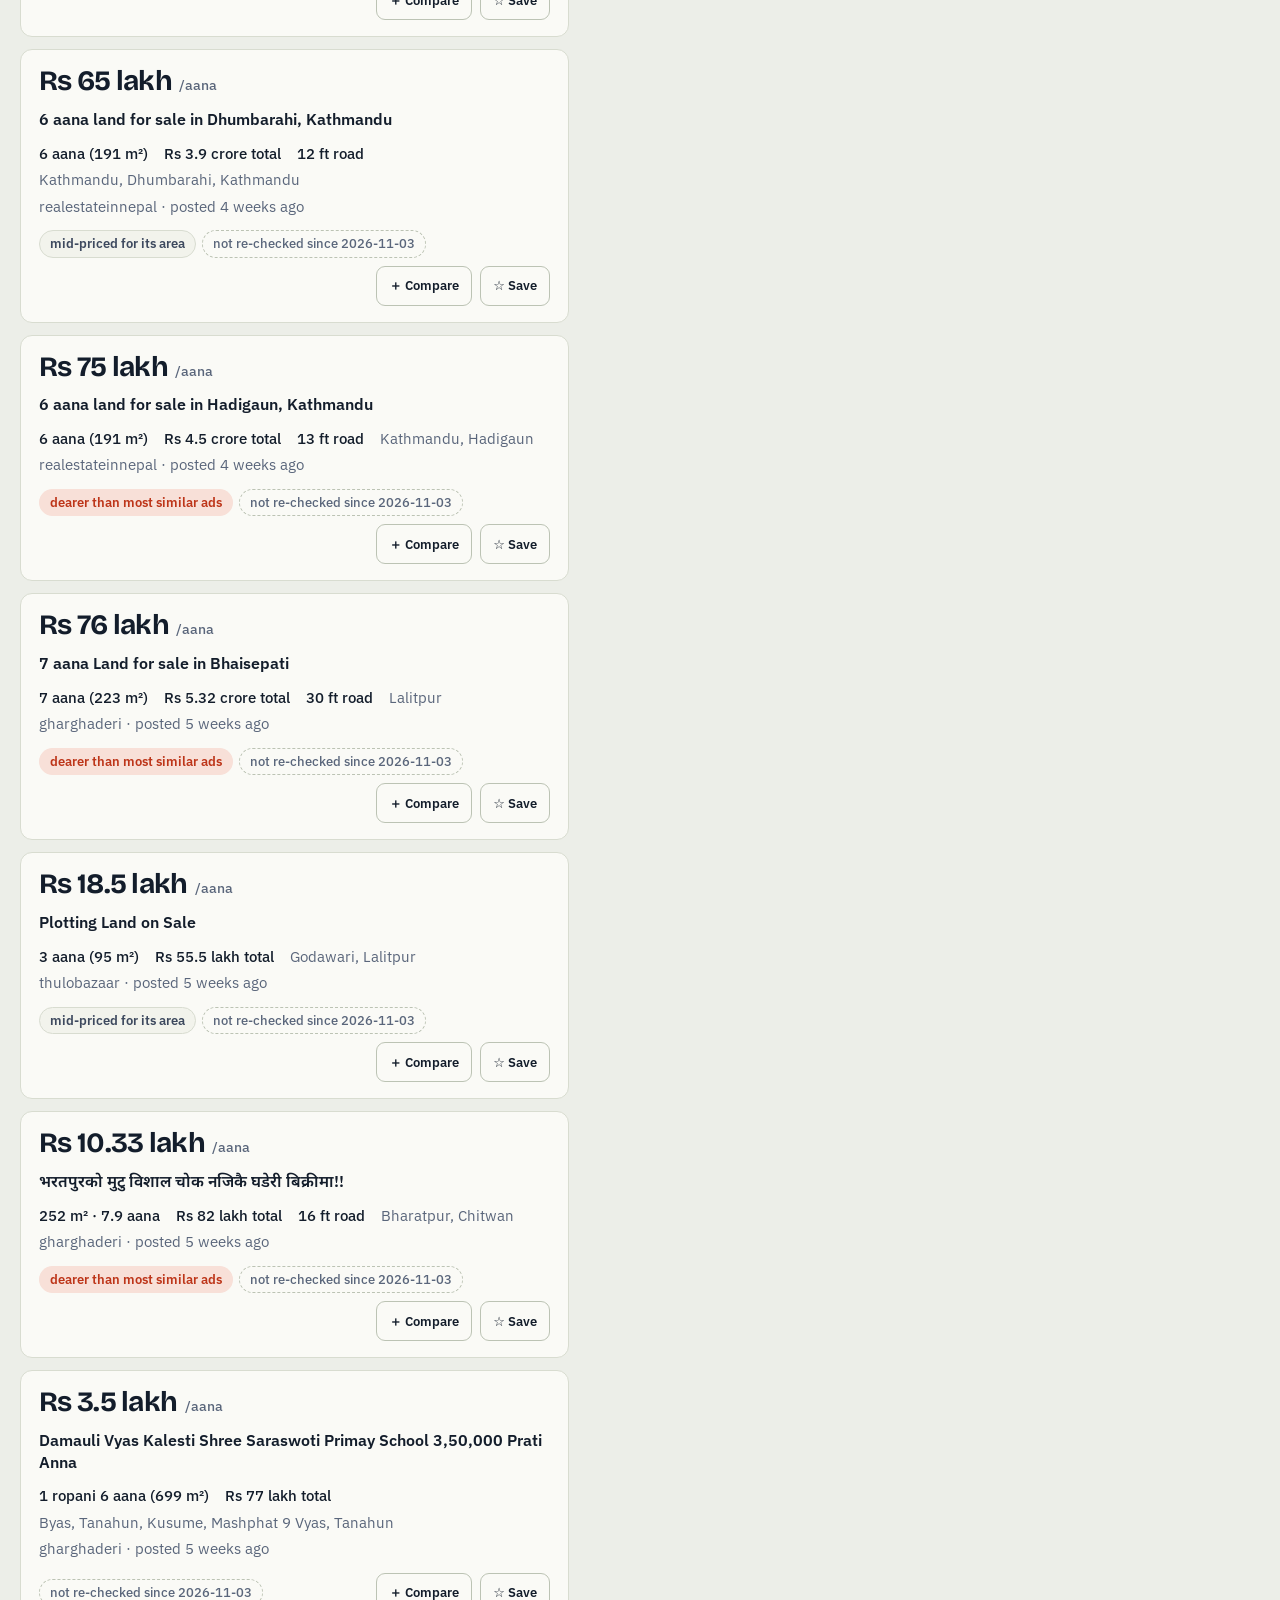
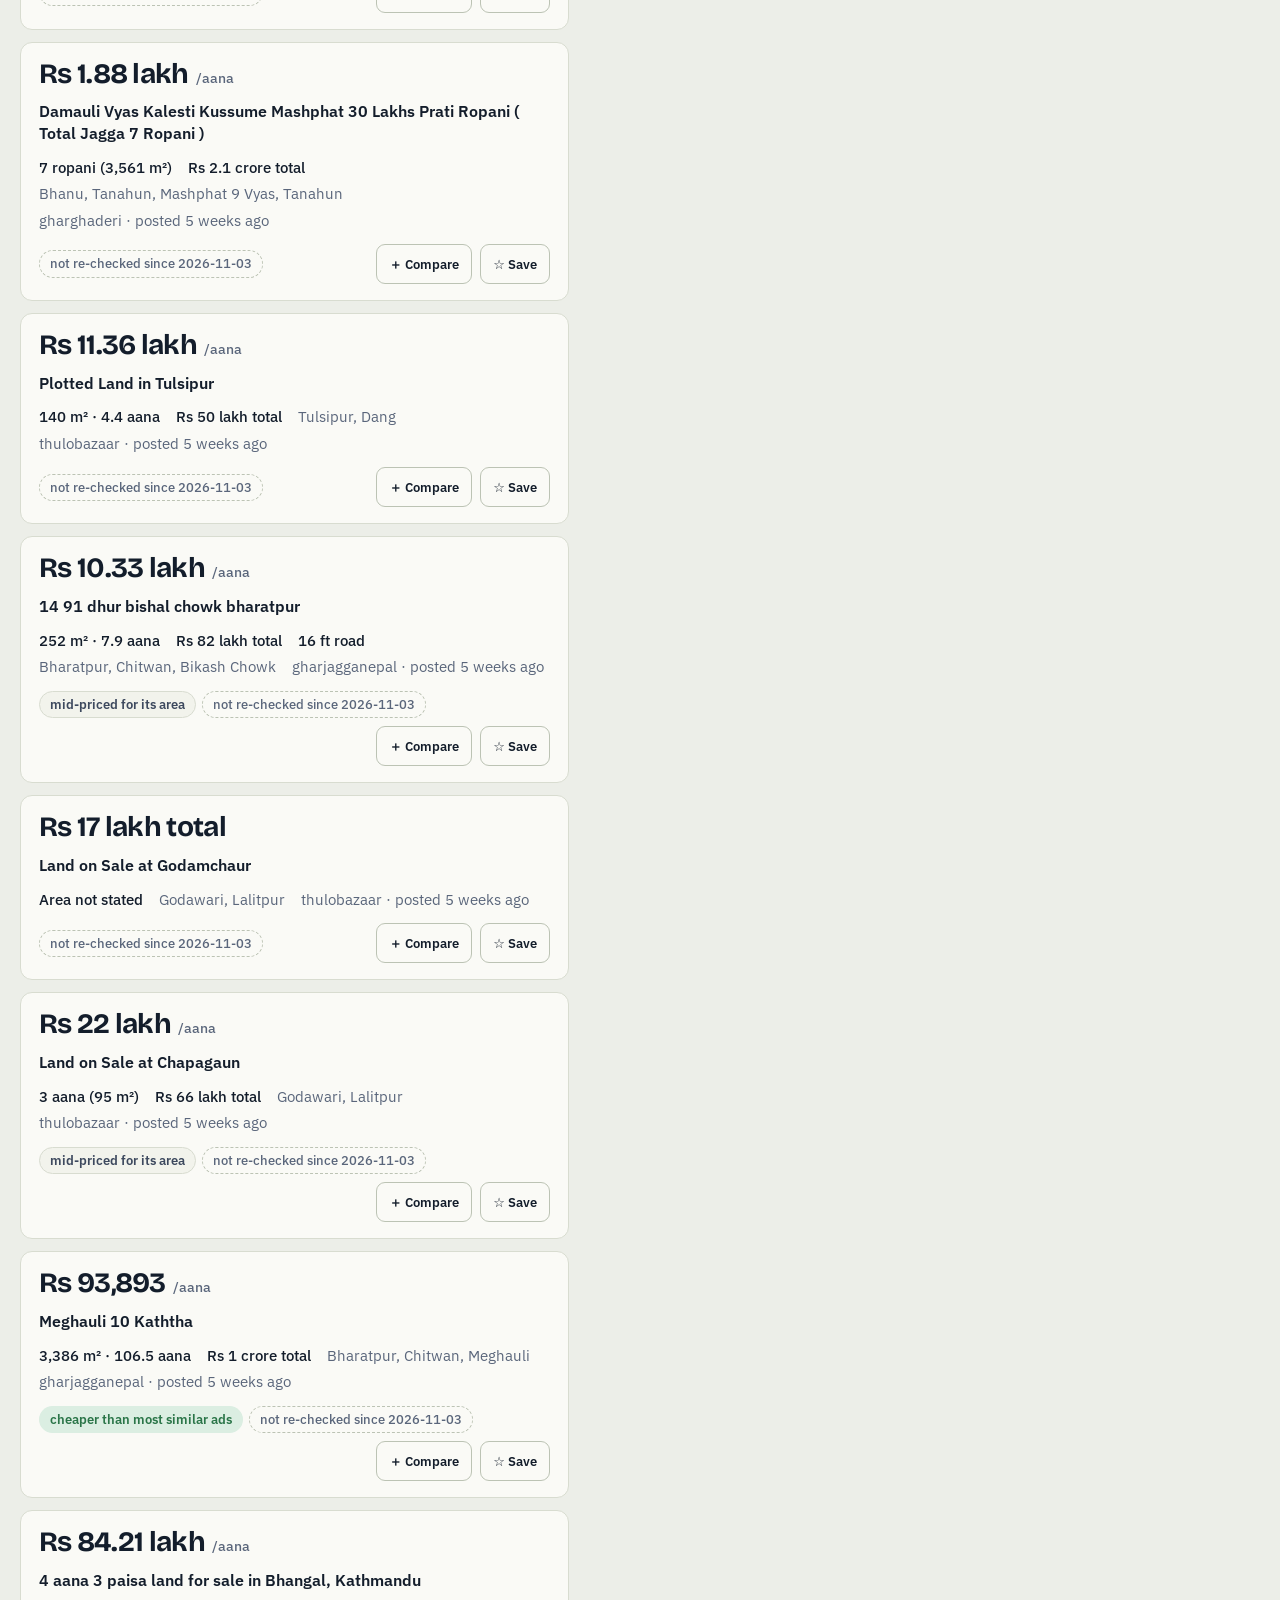
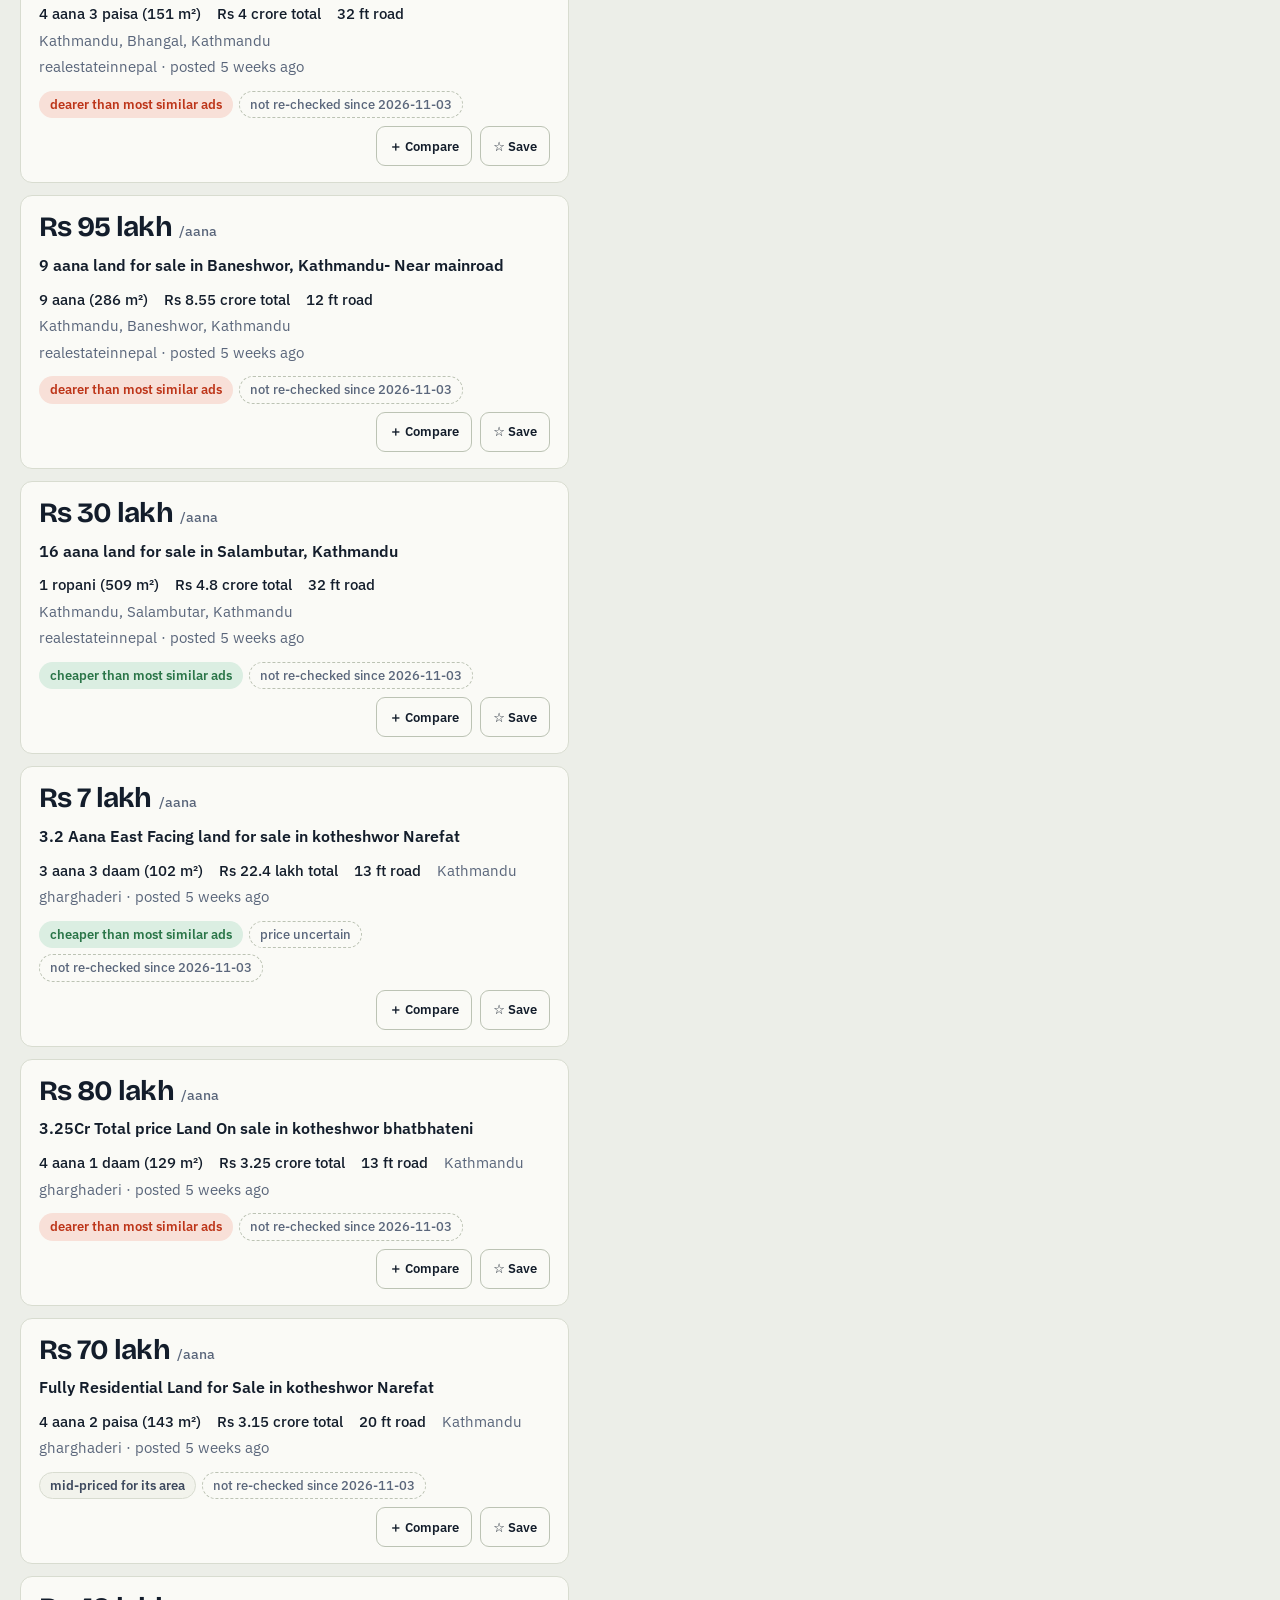
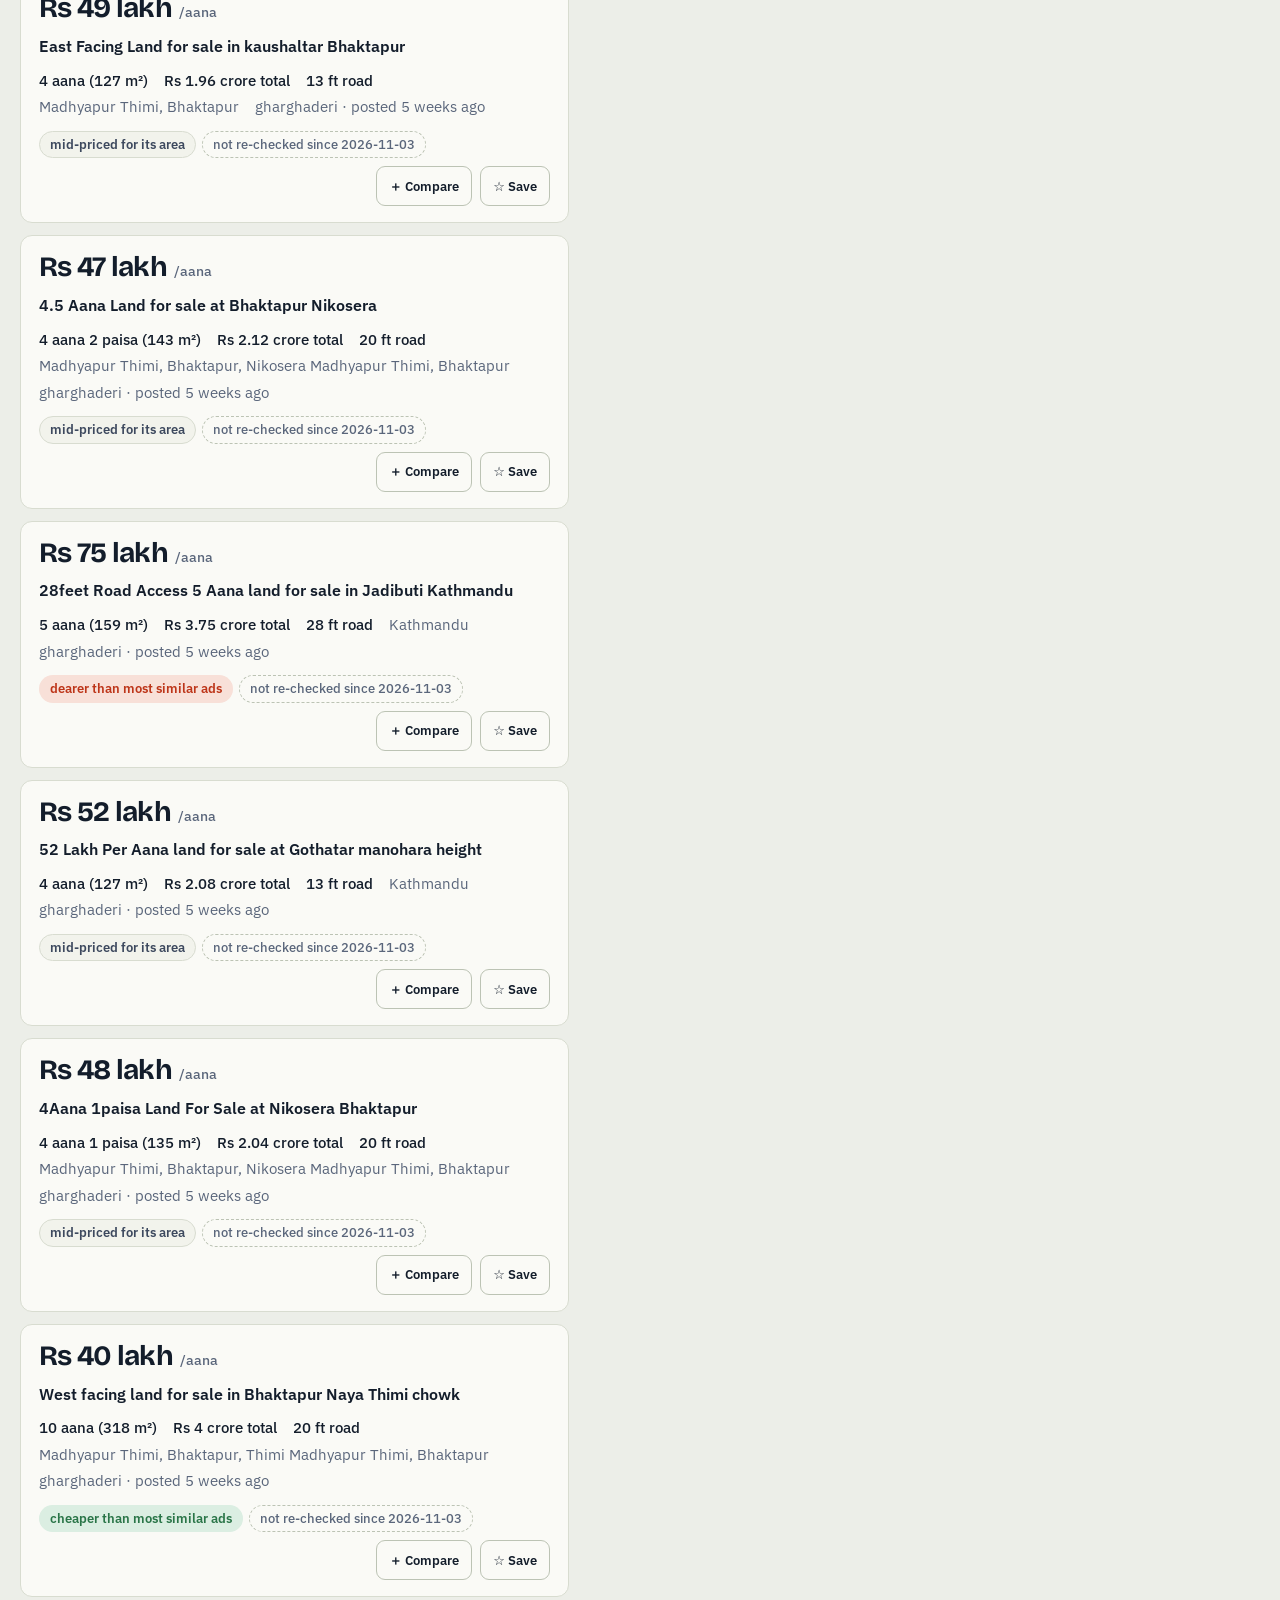
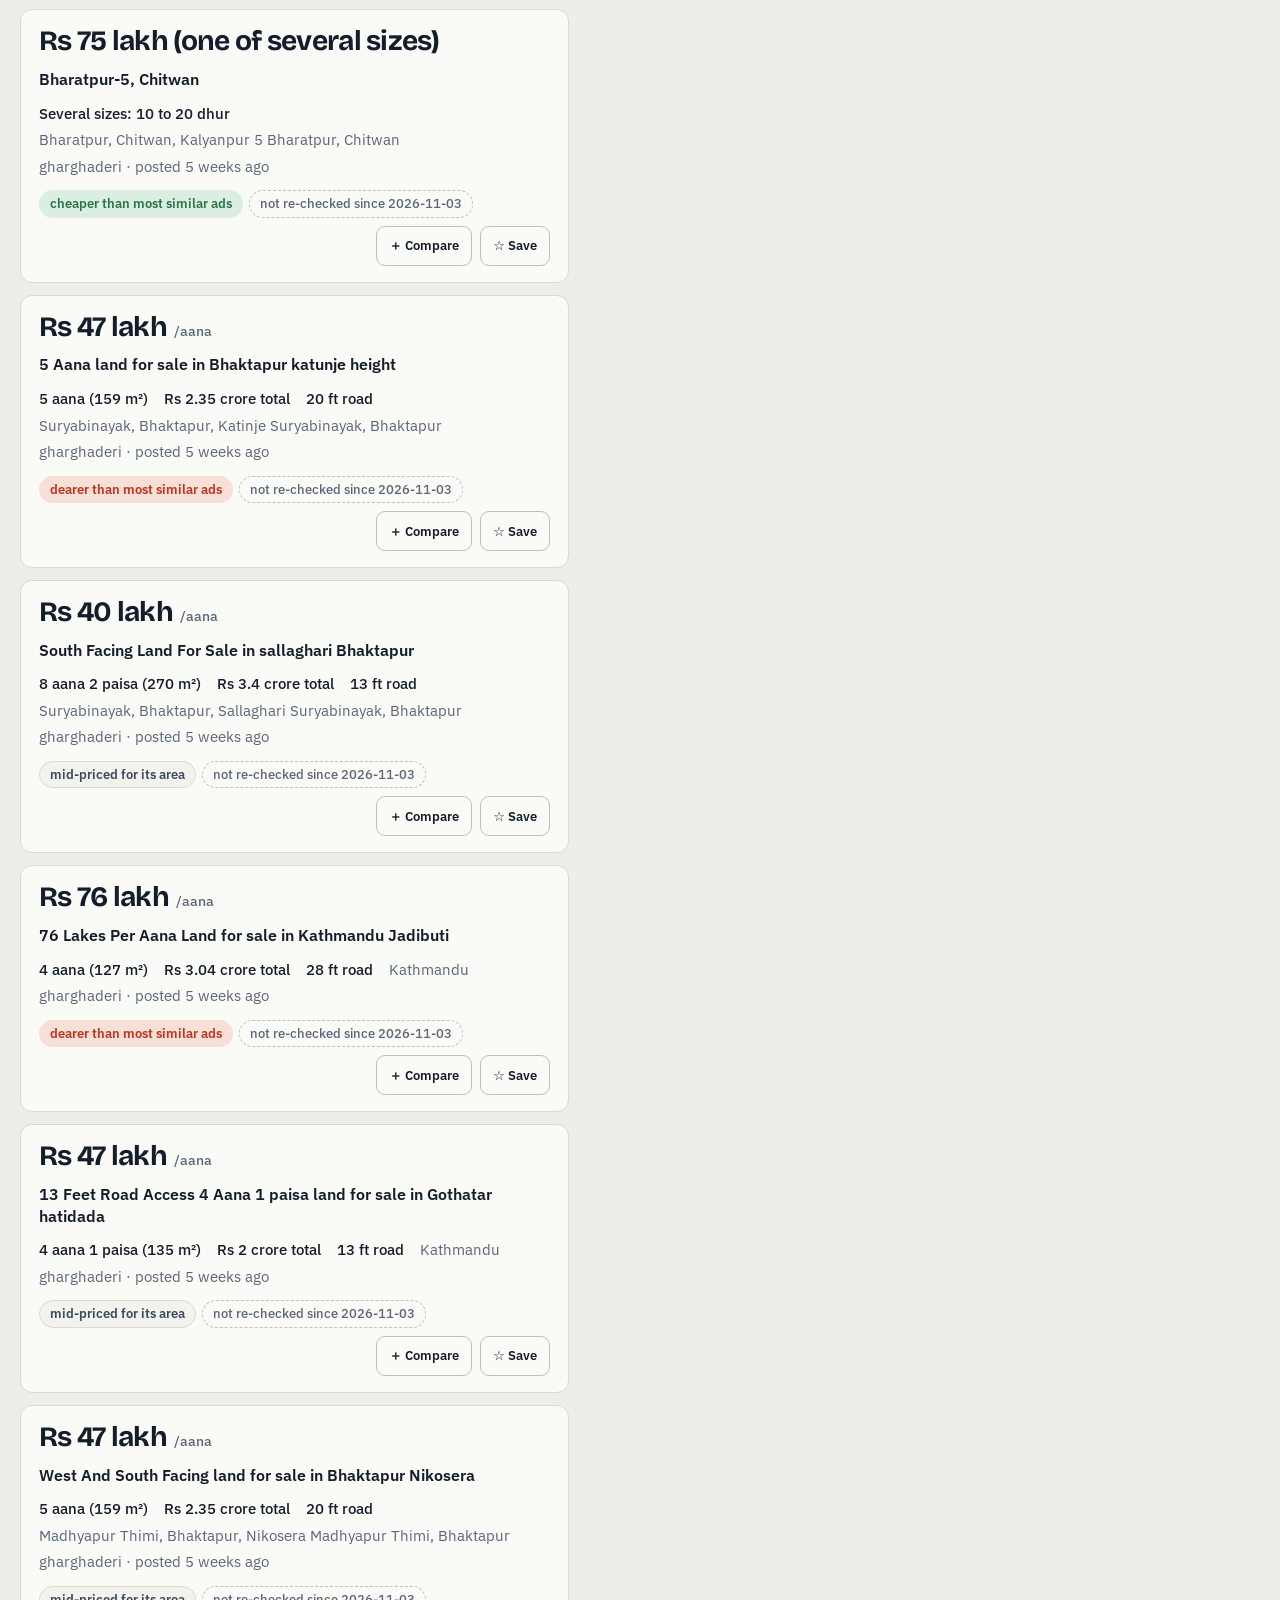
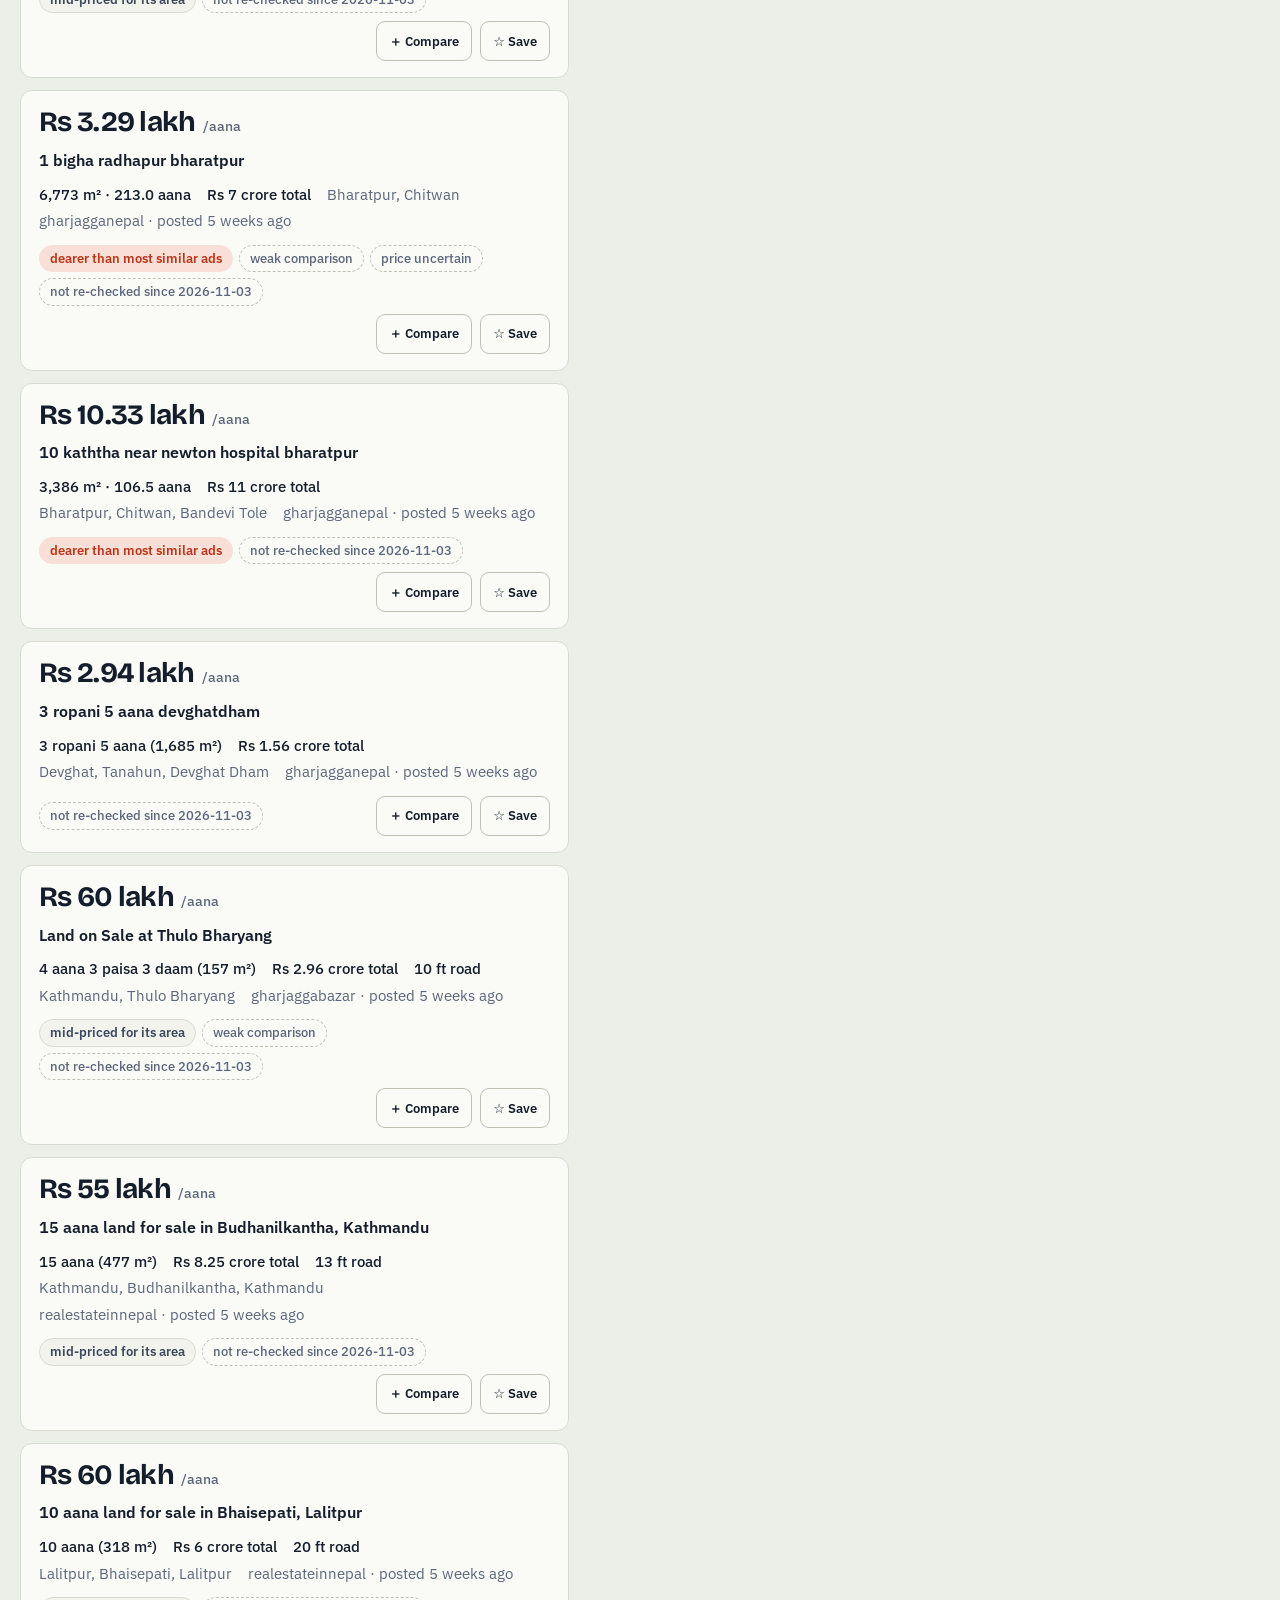
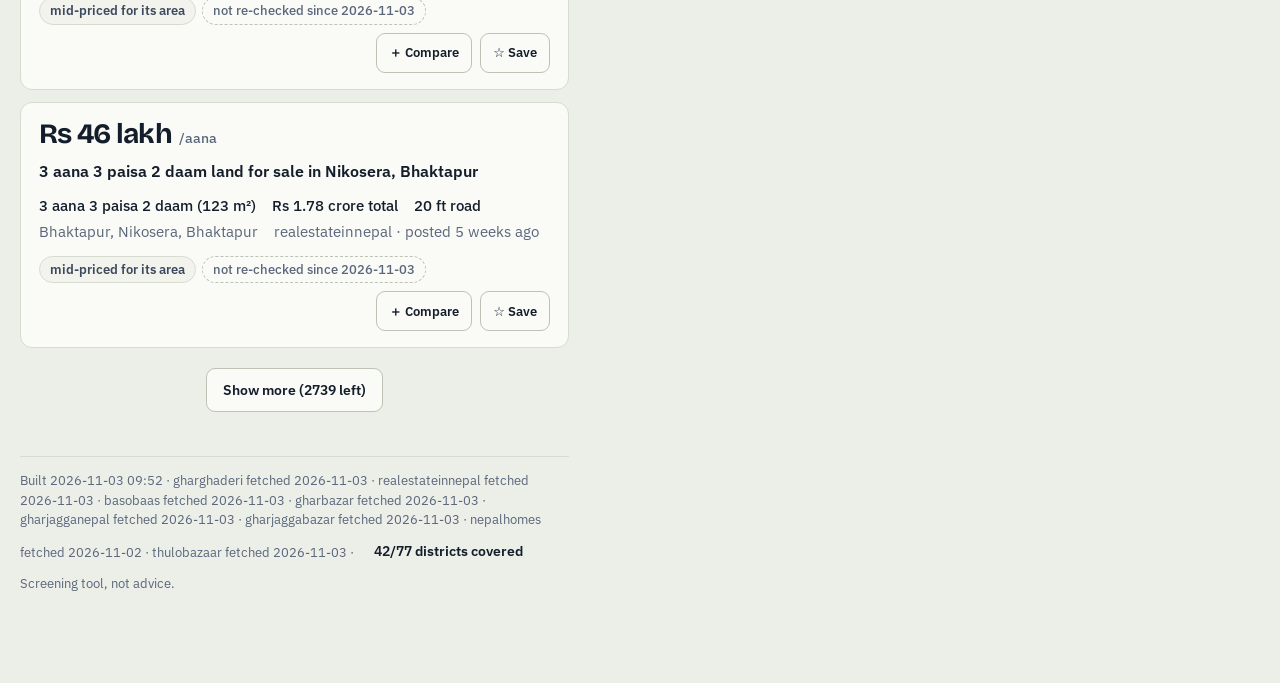
==== commit 87f53757: "Update site (2026-11-03T11:21:23Z)" ====
--- a/index.html
+++ b/index.html
@@ -18,131 +18,133 @@
 <link rel="stylesheet" href="style.css">
 </head>
 <body>
-<a class="skip" href="#results">Skip to results</a>
+<a class="skip" href="#results" data-i18n="ui.skip">Skip to results</a>
 <header class="top" role="banner">
   <div class="top-row">
-    <a class="brand" id="brand" href="./" aria-label="Jaggasignal home: back to all ads, filters cleared" title="Home: all ads, filters cleared"><svg class="brand-glyph" viewBox="0 0 32 32" fill="none" stroke="currentColor" stroke-width="1.7" stroke-linecap="round" stroke-linejoin="round" aria-hidden="true"><path d="M3.5 22.5c-.2-7.6 5.6-14 12.8-14.4 7.3-.4 12.4 4.9 12.2 11.4-.1 3.2-2.7 5-6.1 5H9.6c-3.4 0-6-.8-6.1-2z"/><path d="M8.3 21.6c-.1-5.1 3.9-9.3 8.4-9.5 4.6-.2 7.6 3.1 7.5 7 0 1.8-1.5 2.9-3.7 2.9h-8.7c-2 0-3.5-.2-3.5-.4z"/><path d="M13 20.6c0-2.3 1.8-4 3.8-4 2.1 0 3.4 1.5 3.3 3.2 0 .6-.5.9-1.2.9h-4.7c-.8 0-1.2-.1-1.2-.1z" fill="currentColor"/></svg><span class="brand-mark">Jagga</span><span class="brand-sub">signal</span></a>
+    <a class="brand" id="brand" href="./" aria-label="Jaggasignal home: back to all ads, filters cleared" title="Home: all ads, filters cleared" data-i18n-attr="aria-label:ui.brand.label;title:ui.brand.title"><svg class="brand-glyph" viewBox="0 0 32 32" fill="none" stroke="currentColor" stroke-width="1.7" stroke-linecap="round" stroke-linejoin="round" aria-hidden="true"><path d="M3.5 22.5c-.2-7.6 5.6-14 12.8-14.4 7.3-.4 12.4 4.9 12.2 11.4-.1 3.2-2.7 5-6.1 5H9.6c-3.4 0-6-.8-6.1-2z"/><path d="M8.3 21.6c-.1-5.1 3.9-9.3 8.4-9.5 4.6-.2 7.6 3.1 7.5 7 0 1.8-1.5 2.9-3.7 2.9h-8.7c-2 0-3.5-.2-3.5-.4z"/><path d="M13 20.6c0-2.3 1.8-4 3.8-4 2.1 0 3.4 1.5 3.3 3.2 0 .6-.5.9-1.2.9h-4.7c-.8 0-1.2-.1-1.2-.1z" fill="currentColor"/></svg><span class="brand-mark">Jagga</span><span class="brand-sub">signal</span></a>
     <form class="search" role="search" id="searchForm" autocomplete="off">
-      <label class="sr" for="q">Search by place or keyword</label>
+      <label class="sr" for="q" data-i18n="ui.search.label">Search by place or keyword</label>
       <span class="prompt" aria-hidden="true">&gt;</span>
-      <input id="q" type="search" placeholder="Search a place…" spellcheck="false">
+      <input id="q" type="search" placeholder="Search a place…" spellcheck="false" data-i18n-attr="placeholder:ui.search.ph">
     </form>
-    <button class="btn btn-ghost only-narrow" id="btnFilters" type="button" aria-expanded="false" aria-controls="filtersBar"><span>Filters <b id="filterCount"></b></span></button>
+    <button class="btn btn-ghost only-narrow" id="btnFilters" type="button" aria-expanded="false" aria-controls="filtersBar"><span data-i18n="ui.filters">Filters <b id="filterCount"></b></span></button>
     <nav class="top-actions" aria-label="Site">
-      <button class="btn btn-outline" id="btnPicks" type="button" title="The plots that fit what you asked for, in plain words"><span>Shortlist</span></button>
-      <button class="btn btn-primary" id="btnFinder" type="button" aria-expanded="false" aria-controls="finder" title="Say what you want (any districts, size, budget, terrain, places to be near, wishes) and see which ads fit, and why none do"><span>My finder <b id="finderCount"></b></span></button>
-      <button class="btn btn-ghost" id="btnCompare" type="button" aria-label="Compare selected listings"><span>Compare <b id="cmpCount">0</b></span></button>
-      <button class="btn btn-ghost" id="btnWatch" type="button"><span>Saved <b id="watchCount">0</b></span></button>
-      <button class="btn btn-ghost" id="btnCoverage" type="button"><span>Coverage</span></button>
-      <button class="btn btn-ghost" id="btnAbout" type="button"><span>About</span></button>
-      <button class="btn btn-ghost only-narrow" id="btnMenu" type="button" aria-label="Menu: saved plots, compare, coverage, about" aria-haspopup="dialog"><span>•••</span></button>
-      <a class="btn btn-ghost" id="btnLang" href="#" hidden lang="ne" title="Opens this page through Google Translate. Google sees what you view there, and your watchlist and notes (stored per site address) are not carried across."><span>नेपाली</span></a>
+      <button class="btn btn-outline" id="btnPicks" type="button" title="The plots that fit what you asked for, in plain words" data-i18n-attr="title:ui.shortlist.title"><span data-i18n="ui.shortlist">Shortlist</span></button>
+      <button class="btn btn-primary" id="btnFinder" type="button" aria-expanded="false" aria-controls="finder" title="Say what you want (any districts, size, budget, terrain, places to be near, wishes) and see which ads fit, and why none do" data-i18n-attr="title:ui.finder.title"><span data-i18n="ui.finder">My finder <b id="finderCount"></b></span></button>
+      <button class="btn btn-ghost" id="btnCompare" type="button" aria-label="Compare selected listings" data-i18n-attr="aria-label:ui.compare.label"><span data-i18n="ui.compare">Compare <b id="cmpCount">0</b></span></button>
+      <button class="btn btn-ghost" id="btnWatch" type="button"><span data-i18n="ui.saved">Saved <b id="watchCount">0</b></span></button>
+      <button class="btn btn-ghost" id="btnCoverage" type="button"><span data-i18n="ui.coverage">Coverage</span></button>
+      <button class="btn btn-ghost" id="btnAbout" type="button"><span data-i18n="ui.about">About</span></button>
+      <button class="btn btn-ghost only-narrow" id="btnMenu" type="button" aria-label="Menu: saved plots, compare, coverage, about" aria-haspopup="dialog" data-i18n-attr="aria-label:ui.menu.label"><span>•••</span></button>
+      <button class="btn btn-ghost" id="btnLang" type="button" lang="ne" title="Switch language" data-i18n-attr="title:lang.title"><span>नेपाली</span></button>
+      <button class="btn btn-ghost" id="btnDigits" type="button" title="Digits: Devanagari or Western" data-i18n-attr="title:lang.digits.title" hidden><span>१२३</span></button>
     </nav>
   </div>
-  <div class="filters" id="filtersBar" role="group" aria-label="Filters">
-    <label class="chip"><span class="sr">District</span>
-      <select id="fDis"><option value="">All districts</option></select></label>
-    <label class="chip"><span class="sr">Price unit</span>
-      <select id="fUnit" title="Price shown and filtered per…">
+  <div class="filters" id="filtersBar" role="group" aria-label="Filters" data-i18n-attr="aria-label:ui.filters">
+    <label class="chip"><span class="sr" data-i18n="ui.district">District</span>
+      <select id="fDis"><option value="" data-i18n="ui.alldistricts">All districts</option></select></label>
+    <label class="chip"><span class="sr" data-i18n="ui.priceunit">Price unit</span>
+      <select id="fUnit" title="Price shown and filtered per…" data-i18n-attr="title:ui.priceunit.title">
         <option value="aana">per aana</option><option value="ropani">per ropani</option><option value="kattha">per kattha</option>
         <option value="dhur">per dhur</option><option value="bigha">per bigha</option><option value="sqft">per sq ft</option><option value="sqm">per m²</option>
       </select></label>
-    <span class="chip range"><span class="lbl">Price</span>
-      <input id="fPmin" inputmode="numeric" aria-label="Minimum price per unit in rupees" placeholder="min Rs">
+    <span class="chip range"><span class="lbl" data-i18n="ui.price">Price</span>
+      <input id="fPmin" inputmode="numeric" aria-label="Minimum price per unit in rupees" placeholder="min Rs" data-i18n-attr="aria-label:ui.price.min.label;placeholder:ui.price.min.ph">
       <span aria-hidden="true">–</span>
-      <input id="fPmax" inputmode="numeric" aria-label="Maximum price per unit in rupees" placeholder="max Rs"></span>
-    <span class="chip range"><span class="lbl">Area</span>
-      <input id="fAmin" inputmode="decimal" aria-label="Minimum area" placeholder="min">
+      <input id="fPmax" inputmode="numeric" aria-label="Maximum price per unit in rupees" placeholder="max Rs" data-i18n-attr="aria-label:ui.price.max.label;placeholder:ui.price.max.ph"></span>
+    <span class="chip range"><span class="lbl" data-i18n="ui.area">Area</span>
+      <input id="fAmin" inputmode="decimal" aria-label="Minimum area" placeholder="min" data-i18n-attr="aria-label:ui.area.min.label;placeholder:ui.area.min.ph">
       <span aria-hidden="true">–</span>
-      <input id="fAmax" inputmode="decimal" aria-label="Maximum area" placeholder="max">
-      <select id="fAunit" aria-label="Area unit"><option value="aana">aana</option><option value="ropani">ropani</option><option value="kattha">kattha</option><option value="dhur">dhur</option><option value="bigha">bigha</option><option value="sqm">m²</option></select></span>
-    <label class="chip"><span class="lbl">Road ≥</span><input id="fRoad" inputmode="numeric" aria-label="Minimum road width in feet" placeholder="ft"></label>
-    <label class="chip" title="By the date the portal gives the ad. Ads with no posted date are hidden when this is set."><span class="lbl">Posted</span>
-      <select id="fAge" aria-label="How recently the ad was posted"><option value="">any time</option><option value="7">last 7 days</option><option value="30">last 30 days</option><option value="90">last 3 months</option><option value="180">last 6 months</option><option value="365">last year</option></select></label>
-    <details class="more-filters" id="moreFilters"><summary class="btn btn-outline"><span>More <b id="moreCount"></b></span></summary>
+      <input id="fAmax" inputmode="decimal" aria-label="Maximum area" placeholder="max" data-i18n-attr="aria-label:ui.area.max.label;placeholder:ui.area.max.ph">
+      <select id="fAunit" aria-label="Area unit" data-i18n-attr="aria-label:ui.area.unit.label"><option value="aana">aana</option><option value="ropani">ropani</option><option value="kattha">kattha</option><option value="dhur">dhur</option><option value="bigha">bigha</option><option value="sqm">m²</option></select></span>
+    <label class="chip"><span class="lbl" data-i18n="ui.road">Road ≥</span><input id="fRoad" inputmode="numeric" aria-label="Minimum road width in feet" placeholder="ft" data-i18n-attr="aria-label:ui.road.label;placeholder:ui.road.ph"></label>
+    <label class="chip" title="By the date the portal gives the ad. Ads with no posted date are hidden when this is set." data-i18n-attr="title:ui.posted.title"><span class="lbl" data-i18n="ui.posted">Posted</span>
+      <select id="fAge" aria-label="How recently the ad was posted" data-i18n-attr="aria-label:ui.posted.label"><option value="">any time</option><option value="7">last 7 days</option><option value="30">last 30 days</option><option value="90">last 3 months</option><option value="180">last 6 months</option><option value="365">last year</option></select></label>
+    <details class="more-filters" id="moreFilters"><summary class="btn btn-outline"><span data-i18n="ui.more">More <b id="moreCount"></b></span></summary>
       <div class="more-pop">
-    <label class="chip"><span class="sr">Source</span><select id="fSrc"><option value="">All sources</option></select></label>
-      <label class="chip check"><input id="fCut" type="checkbox"><span>Price cut</span></label>
-      <label class="chip check" title="The same plot is often posted several times"><input id="fDups" type="checkbox"><span>Show duplicates</span></label>
-      <label class="chip"><span class="sr">Saved searches</span><select id="savedSel"><option value="">Saved searches…</option></select></label>
-      <button class="btn btn-ghost" id="btnSave" type="button"><span>Save search</span></button>
+    <label class="chip"><span class="sr" data-i18n="ui.source">Source</span><select id="fSrc"><option value="" data-i18n="ui.allsources">All sources</option></select></label>
+      <label class="chip check"><input id="fCut" type="checkbox"><span data-i18n="ui.pricecut">Price cut</span></label>
+      <label class="chip check" title="The same plot is often posted several times" data-i18n-attr="title:ui.dups.title"><input id="fDups" type="checkbox"><span data-i18n="ui.dups">Show duplicates</span></label>
+      <label class="chip"><span class="sr" data-i18n="ui.savedsearches">Saved searches</span><select id="savedSel"><option value="" data-i18n="ui.savedsearches.ph">Saved searches…</option></select></label>
+      <button class="btn btn-ghost" id="btnSave" type="button"><span data-i18n="ui.savesearch">Save search</span></button>
       </div></details>
-    <button class="btn btn-ghost" id="btnReset" type="button"><span>Reset</span></button>
+    <button class="btn btn-ghost" id="btnReset" type="button"><span data-i18n="ui.reset">Reset</span></button>
   </div>
 </header>
 
 <main class="split" id="main">
   <section class="list-pane" aria-labelledby="resultsHead">
-    <div class="banner welcome" id="welcome" role="region" aria-label="How to use this site" hidden>
-      <div><b>New here?</b> Land ads from several Nepali portals, each one checked and compared with similar ads.
+    <div class="banner welcome" id="welcome" role="region" aria-label="How to use this site" data-i18n-attr="aria-label:ui.welcome.label" hidden>
+      <div data-i18n-html="ui.welcome.body"><b>New here?</b> Land ads from several Nepali portals, each one checked and compared with similar ads.
         <ol><li>Tap an ad for its fact-check and what to ask before you pay.</li>
           <li><b>My finder</b> is where you say what you want: place, size, budget, road, hills. <b>Shortlist</b> then shows the plots that fit, in plain words.</li>
           <li><b>☆ Save</b> plots to keep them. Saved plots and notes stay on this device.</li></ol></div>
-      <button class="btn btn-outline" id="welcomeOk" type="button"><span>Got it</span></button>
+      <button class="btn btn-outline" id="welcomeOk" type="button"><span data-i18n="ui.gotit">Got it</span></button>
     </div>
     <div class="list-head">
       <h1 id="resultsHead" class="count" aria-live="polite">— listings</h1>
       <div class="list-tools">
-        <label class="chip"><span class="lbl">Sort</span>
-          <select id="fSort" aria-label="Sort order">
-            <option value="new">Newest posted</option><option value="price">Price: low to high</option><option value="-price">Price: high to low</option>
-            <option value="value">Cheapest vs comps</option><option value="total">Total price</option>
-            <option value="-area">Largest area</option><option value="fit" disabled>Best fit (set My finder first)</option>
+        <label class="chip"><span class="lbl" data-i18n="ui.sort">Sort</span>
+          <select id="fSort" aria-label="Sort order" data-i18n-attr="aria-label:ui.sort.label">
+            <option value="new" data-i18n="ui.sort.new">Newest posted</option><option value="price" data-i18n="ui.sort.price">Price: low to high</option><option value="-price" data-i18n="ui.sort.price_desc">Price: high to low</option>
+            <option value="value" data-i18n="ui.sort.value">Cheapest vs comps</option><option value="total" data-i18n="ui.sort.total">Total price</option>
+            <option value="-area" data-i18n="ui.sort.area">Largest area</option><option value="fit" disabled data-i18n="ui.sort.fit">Best fit (set My finder first)</option>
           </select></label>
-        <label class="chip check map-only" title="Only list what is inside the map view"><input id="fMapOnly" type="checkbox"><span>Search map area</span></label>
-        <button class="btn btn-ghost" id="btnGuide" type="button" title="What sellers ask per aana in each place, with the government rate where one is loaded"><span>Price guide</span></button>
-        <details class="export"><summary class="btn btn-ghost"><span>Export</span></summary>
-          <div class="menu"><button type="button" data-export="csv">CSV</button><button type="button" data-export="geojson">GeoJSON</button><button type="button" data-export="kml">KML</button></div>
+        <label class="chip check map-only" title="Only list what is inside the map view" data-i18n-attr="title:ui.maponly.title"><input id="fMapOnly" type="checkbox"><span data-i18n="ui.maponly">Search map area</span></label>
+        <button class="btn btn-ghost" id="btnGuide" type="button" title="What sellers ask per aana in each place, with the government rate where one is loaded" data-i18n-attr="title:ui.guide.title"><span data-i18n="ui.guide">Price guide</span></button>
+        <details class="export"><summary class="btn btn-ghost"><span data-i18n="ui.export">Export</span></summary>
+          <div class="menu"><button type="button" data-export="csv">CSV</button><button type="button" data-export="geojson">GeoJSON</button><button type="button" data-export="kml" data-i18n="ui.export.kml">KML (Google Earth)</button></div>
         </details>
       </div>
     </div>
-    <div class="active-chips" id="activeChips" aria-label="Active filters" hidden></div>
+    <div class="active-chips" id="activeChips" aria-label="Active filters" data-i18n-attr="aria-label:ui.activefilters" hidden></div>
     <p class="fresh" id="freshLine" role="status" hidden></p>
     <div class="banner" id="netBanner" role="status" hidden></div>
     <div class="banner" id="sinceBanner" role="status" hidden></div>
-    <figure class="hist" id="hist" hidden><svg id="histSvg" role="img" aria-label="Price distribution" viewBox="0 0 400 64" preserveAspectRatio="none"></svg>
+    <figure class="hist" id="hist" hidden><svg id="histSvg" role="img" aria-label="Price distribution" data-i18n-attr="aria-label:ui.hist.label" viewBox="0 0 400 64" preserveAspectRatio="none"></svg>
       <figcaption id="histCap" class="foot"></figcaption></figure>
-    <ol id="results" class="cards" tabindex="-1"><li class="empty" role="status">Loading the ads…</li></ol>
-    <div class="more"><button class="btn btn-outline" id="btnMore" type="button" hidden><span>Show more</span></button></div>
+    <ol id="results" class="cards" tabindex="-1"><li class="empty" role="status" data-i18n="ui.loading">Loading the ads…</li></ol>
+    <div class="more"><button class="btn btn-outline" id="btnMore" type="button" hidden><span data-i18n="ui.showmore">Show more</span></button></div>
     <footer class="foot" id="foot"></footer>
   </section>
 
-  <section class="map-pane" aria-label="Map of listings">
-    <div id="map" role="application" aria-label="Interactive map. Use the list for keyboard access to every listing."></div>
-    <div class="layers" role="group" aria-label="Map layers">
-      <label class="chip check"><input id="lyL" type="checkbox" checked><span>Listings</span></label>
-      <label class="chip check"><input id="lyC" type="checkbox"><span>Infrastructure</span></label>
-      <label class="chip check"><input id="lyB" type="checkbox"><span>Districts &amp; coverage</span></label>
+  <section class="map-pane" aria-label="Map of listings" data-i18n-attr="aria-label:ui.map.label">
+    <div id="map" role="application" aria-label="Interactive map. Use the list for keyboard access to every listing." data-i18n-attr="aria-label:ui.map.aria"></div>
+    <div class="layers" role="group" aria-label="Map layers" data-i18n-attr="aria-label:ui.layers.label">
+      <label class="chip check"><input id="lyL" type="checkbox" checked><span data-i18n="ui.layer.listings">Listings</span></label>
+      <label class="chip check"><input id="lyC" type="checkbox"><span data-i18n="ui.layer.infra">Infrastructure</span></label>
+      <label class="chip check"><input id="lyB" type="checkbox"><span data-i18n="ui.layer.districts">Districts &amp; coverage</span></label>
     </div>
-    <div class="legend" aria-hidden="false"><span class="sw sw-cheap"></span> cheap vs comps <span class="sw sw-mid"></span> mid <span class="sw sw-dear"></span> dear <span class="sw sw-none"></span> no comps<div class="lg-row"><span class="sw sw-exact"></span>a spot on the map <span class="sw sw-area"></span>area only: the centre of its municipality</div></div>
+    <div class="legend" aria-hidden="false" data-i18n-html="ui.legend"><span class="sw sw-cheap"></span> cheap vs comps <span class="sw sw-mid"></span> mid <span class="sw sw-dear"></span> dear <span class="sw sw-none"></span> no comps<div class="lg-row"><span class="sw sw-exact"></span>a spot on the map <span class="sw sw-area"></span>area only: the centre of its municipality</div></div>
   </section>
 </main>
 
-<section class="picks" id="picks" aria-label="Shortlist" hidden><div class="pk-wrap" id="pkBody"></div></section>
+<section class="picks" id="picks" aria-label="Shortlist" data-i18n-attr="aria-label:ui.shortlist" hidden><div class="pk-wrap" id="pkBody"></div></section>
 
-<nav class="tabbar" aria-label="View">
-  <button class="btn btn-outline on" id="tabList" type="button"><span>List</span></button>
-  <button class="btn btn-outline" id="tabMap" type="button"><span>Map</span></button>
-  <button class="btn btn-outline" id="tabPicks" type="button"><span>Shortlist</span></button>
+<nav class="tabbar" aria-label="View" data-i18n-attr="aria-label:ui.view">
+  <button class="btn btn-outline on" id="tabList" type="button"><span data-i18n="ui.tab.list">List</span></button>
+  <button class="btn btn-outline" id="tabMap" type="button"><span data-i18n="ui.tab.map">Map</span></button>
+  <button class="btn btn-outline" id="tabPicks" type="button"><span data-i18n="ui.shortlist">Shortlist</span></button>
 </nav>
 
 <aside class="finder" id="finder" aria-labelledby="fTitle" hidden>
-  <div class="win-bar"><button class="x back" id="fBack" type="button" aria-label="Back"><span aria-hidden="true">←</span> Back</button><span class="win-title" id="fTitle">Your criteria</span>
-    <button class="x" id="fClose" type="button" aria-label="Close my finder">✕</button></div>
+  <div class="win-bar"><button class="x back" id="fBack" type="button" aria-label="Back" data-i18n-attr="aria-label:ui.back" data-i18n="ui.back"><span aria-hidden="true">←</span> Back</button><span class="win-title" id="fTitle" data-i18n="ui.criteria">Your criteria</span>
+    <button class="x" id="fClose" type="button" aria-label="Close my finder" data-i18n-attr="aria-label:ui.finder.close">✕</button></div>
   <div class="finder-body" id="fBody"></div>
 </aside>
 
 <aside class="drawer" id="drawer" role="dialog" aria-modal="false" aria-labelledby="dTitle" hidden>
-  <div class="win-bar"><button class="x back" id="dBack" type="button" aria-label="Back"><span aria-hidden="true">←</span> Back</button><span class="win-title">Plot details <small id="dPos" class="foot"></small></span>
-    <button class="x" id="dPrev" type="button" aria-label="Previous listing (K)" title="Previous listing (K)">‹</button><button class="x" id="dNext" type="button" aria-label="Next listing (J)" title="Next listing (J)">›</button>
-    <button class="x" id="dClose" type="button" aria-label="Close details">✕</button></div>
+  <div class="win-bar"><button class="x back" id="dBack" type="button" aria-label="Back" data-i18n-attr="aria-label:ui.back" data-i18n="ui.back"><span aria-hidden="true">←</span> Back</button><span class="win-title" data-i18n="ui.plot.details">Plot details <small id="dPos" class="foot"></small></span>
+    <button class="x" id="dPrev" type="button" aria-label="Previous listing (K)" title="Previous listing (K)" data-i18n-attr="aria-label:ui.prev;title:ui.prev">‹</button><button class="x" id="dNext" type="button" aria-label="Next listing (J)" title="Next listing (J)" data-i18n-attr="aria-label:ui.next;title:ui.next">›</button>
+    <button class="x" id="dClose" type="button" aria-label="Close details" data-i18n-attr="aria-label:ui.plot.close">✕</button></div>
   <div class="drawer-body" id="dBody"></div>
 </aside>
 
 <dialog class="modal" id="modal"><div class="win-bar"><span class="win-title" id="mTitle"></span>
-  <button class="x" id="mClose" type="button" aria-label="Close">✕</button></div><div class="modal-body" id="mBody"></div></dialog>
+  <button class="x" id="mClose" type="button" aria-label="Close" data-i18n-attr="aria-label:ui.close">✕</button></div><div class="modal-body" id="mBody"></div></dialog>
 
 <script src="data.js"></script>
+<script src="messages.js"></script>
 <script src="lib.js"></script>
 <script src="finder.js"></script>
 <script src="picks.js"></script>
--- a/style.css
+++ b/style.css
@@ -6,6 +6,8 @@
 @font-face { font-family: "Bricolage Grotesque"; src: url("fonts/bricolage-grotesque-500-800-latin.woff2") format("woff2"); font-weight: 500 800; font-display: swap; }
 @font-face { font-family: "IBM Plex Mono"; src: url("fonts/ibm-plex-mono-400-latin.woff2") format("woff2"); font-weight: 400; font-display: swap; }
 @font-face { font-family: "IBM Plex Mono"; src: url("fonts/ibm-plex-mono-500-latin.woff2") format("woff2"); font-weight: 500; font-display: swap; }
+@font-face { font-family: "Noto Sans Devanagari"; src: url("fonts/noto-sans-devanagari-var-devanagari.woff2") format("woff2"); font-weight: 400 700; font-display: swap;
+  unicode-range: U+0900-097F, U+1CD0-1CF4, U+1CF7-1CF9, U+200C-200D, U+20A8, U+20B9, U+20F0, U+25CC, U+A830-A839, U+A8E0-A8FF, U+11B00-11B0A; }
 
 :root {
   --bg: #eceee8; --surface: #fafaf6; --surface-2: #f2f3ec; --ink: #131d2b; --ink-2: #3d495e; --ink-3: #5a667b;
@@ -14,9 +16,9 @@
   --warn: #85560a; --warn-soft: #f7ebd0; --bad: #a42a16; --bad-soft: #f8dfd8; --good: #2a7548; --good-soft: #dbeee2;
   --terra: #bd3519; --terra-soft: #f8e0d8; --contour: #9c7640; --info: #1d3f66; --info-soft: #dde7f1;
   --shadow: 0 1px 2px rgba(19, 29, 43, .07), 0 6px 18px rgba(19, 29, 43, .08); --shadow-lg: 0 10px 40px rgba(19, 29, 43, .24);
-  --font-ui: "IBM Plex Sans", system-ui, -apple-system, "Segoe UI", Roboto, "Noto Sans", "Noto Sans Devanagari", sans-serif;
-  --font-display: "Bricolage Grotesque", "IBM Plex Sans", system-ui, sans-serif;
-  --font-mono: "IBM Plex Mono", ui-monospace, "SFMono-Regular", Menlo, Consolas, monospace;
+  --font-ui: "IBM Plex Sans", "Noto Sans Devanagari", system-ui, -apple-system, "Segoe UI", Roboto, "Noto Sans", sans-serif;
+  --font-display: "Bricolage Grotesque", "IBM Plex Sans", "Noto Sans Devanagari", system-ui, sans-serif;
+  --font-mono: "IBM Plex Mono", "Noto Sans Devanagari", ui-monospace, "SFMono-Regular", Menlo, Consolas, monospace;
   --r: 12px; --r-sm: 9px; --ease: 160ms ease; --top-h: 132px;
 }
 @media (prefers-color-scheme: dark) {
@@ -125,6 +127,10 @@
 .tag.cut { background: var(--warn-soft); border-color: transparent; color: var(--warn); } .tag.new { background: var(--brand); border-color: var(--brand); color: var(--brand-ink); }
 .tag.weak { background: transparent; border-style: dashed; border-color: var(--line-strong); color: var(--ink-3); font-weight: 500; }
 .more { text-align: center; padding: 20px 0; }
+.btn[hidden] { display: none; }
+.earth { display: flex; flex-wrap: wrap; align-items: center; gap: 8px; margin: 0 0 8px; }
+.earth-note { flex-basis: 100%; font-size: 13px; line-height: 1.45; color: var(--ink-3); }
+.earth-msg { font-size: 14px; color: var(--good); }
 .foot { margin-top: 24px; padding-top: 14px; border-top: 1px solid var(--line); font-size: 13px; color: var(--ink-3); }
 .empty { padding: 32px 18px; border: 1px dashed var(--line-strong); border-radius: var(--r); text-align: center; color: var(--ink-2); background: var(--surface); }
 .empty .btn { margin: 8px 6px 0 0; }
@@ -265,7 +271,7 @@
   body.picks-open:not(.sel-open) #btnFilters { display: none; }
   .top-actions #btnMenu { padding: 0 12px; font-size: 18px; letter-spacing: 1px; }
   #btnFilters { order: 3; } .search { order: 4; flex: 1 1 100%; }
-  .list-tools { flex-wrap: nowrap; width: 100%; } .list-tools .chip { flex: 1 1 auto; } .list-tools .export { display: none; } .hist { display: none; }
+  .list-tools { flex-wrap: nowrap; width: 100%; } .list-tools .chip { flex: 1 1 auto; min-width: 0; } .list-tools select { min-width: 0; max-width: 100%; text-overflow: ellipsis; }      /* a select is as wide as its longest option: let it shrink and clip */ .list-tools .export { display: none; } .hist { display: none; }
   .more-pop { position: static; box-shadow: none; border: 0; padding: 0; min-width: 0; } .more-filters { flex: 1 1 100% !important; } .more-filters > summary { display: none; }
 }
 #fRoad { width: 56px; } .chip.range input { width: 66px; } .filters { padding-left: 16px; padding-right: 16px; }
@@ -335,3 +341,16 @@
 /* the map legend's second row: how precisely an ad is placed (a dashed ring = the centre of its municipality, not the plot) */
 .legend .lg-row { margin-top: 4px; } .sw-exact { background: var(--ink-2); } .sw-area { background: transparent; border: 2px dashed var(--ink-2); width: 13px; height: 13px; box-sizing: border-box; }
 .cl.area { border-style: dashed; }                                  /* a circle of area-only ads: the centre of a municipality, not a place */
+
+/* Nepali (set by the language switch on <html lang>). Devanagari has no capitals, its joined letters and headmarks break under tracking, and tight line height clips
+ * the marks above and below the line; faux bold or italic of a face that has none looks wrong. */
+html:lang(ne) { font-synthesis: none; }
+html:lang(ne) *, html:lang(ne) *::before, html:lang(ne) *::after { letter-spacing: 0 !important; text-transform: none !important; }
+html:lang(ne) i, html:lang(ne) em, html:lang(ne) cite { font-style: normal; }
+html:lang(ne) body { line-height: 1.6; }
+html:lang(ne) h1, html:lang(ne) h2, html:lang(ne) h3, html:lang(ne) .price, html:lang(ne) .pk-price b, html:lang(ne) .card h3, html:lang(ne) .pk h3, html:lang(ne) .sec, html:lang(ne) .btn { line-height: 1.5; }
+/* Devanagari at 11-13 px is hard to read (its letters are smaller than Latin ones at the same size): the small labels, notes and captions get 14 px. */
+html:lang(ne) .chip .lbl, html:lang(ne) .sec, html:lang(ne) .finder h3, html:lang(ne) th, html:lang(ne) .pk-eyebrow, html:lang(ne) .pk-sec > h2 small, html:lang(ne) .pk-panel h2 small, html:lang(ne) .pk-price small,
+html:lang(ne) .ask .who, html:lang(ne) table.guide td[data-label]::before, html:lang(ne) .win-title small, html:lang(ne) .fchip b { font-size: 14px; }
+html:lang(ne) .foot, html:lang(ne) .tag, html:lang(ne) .earth-note, html:lang(ne) .fr .hint, html:lang(ne) .ask .why, html:lang(ne) .factors .src, html:lang(ne) .hist figcaption, html:lang(ne) table.acc td,
+html:lang(ne) table.acc td small, html:lang(ne) .presets .btn, html:lang(ne) .relax button, html:lang(ne) .star, html:lang(ne) .gone-row .dim, html:lang(ne) .legend, html:lang(ne) .cl { font-size: 14px; }
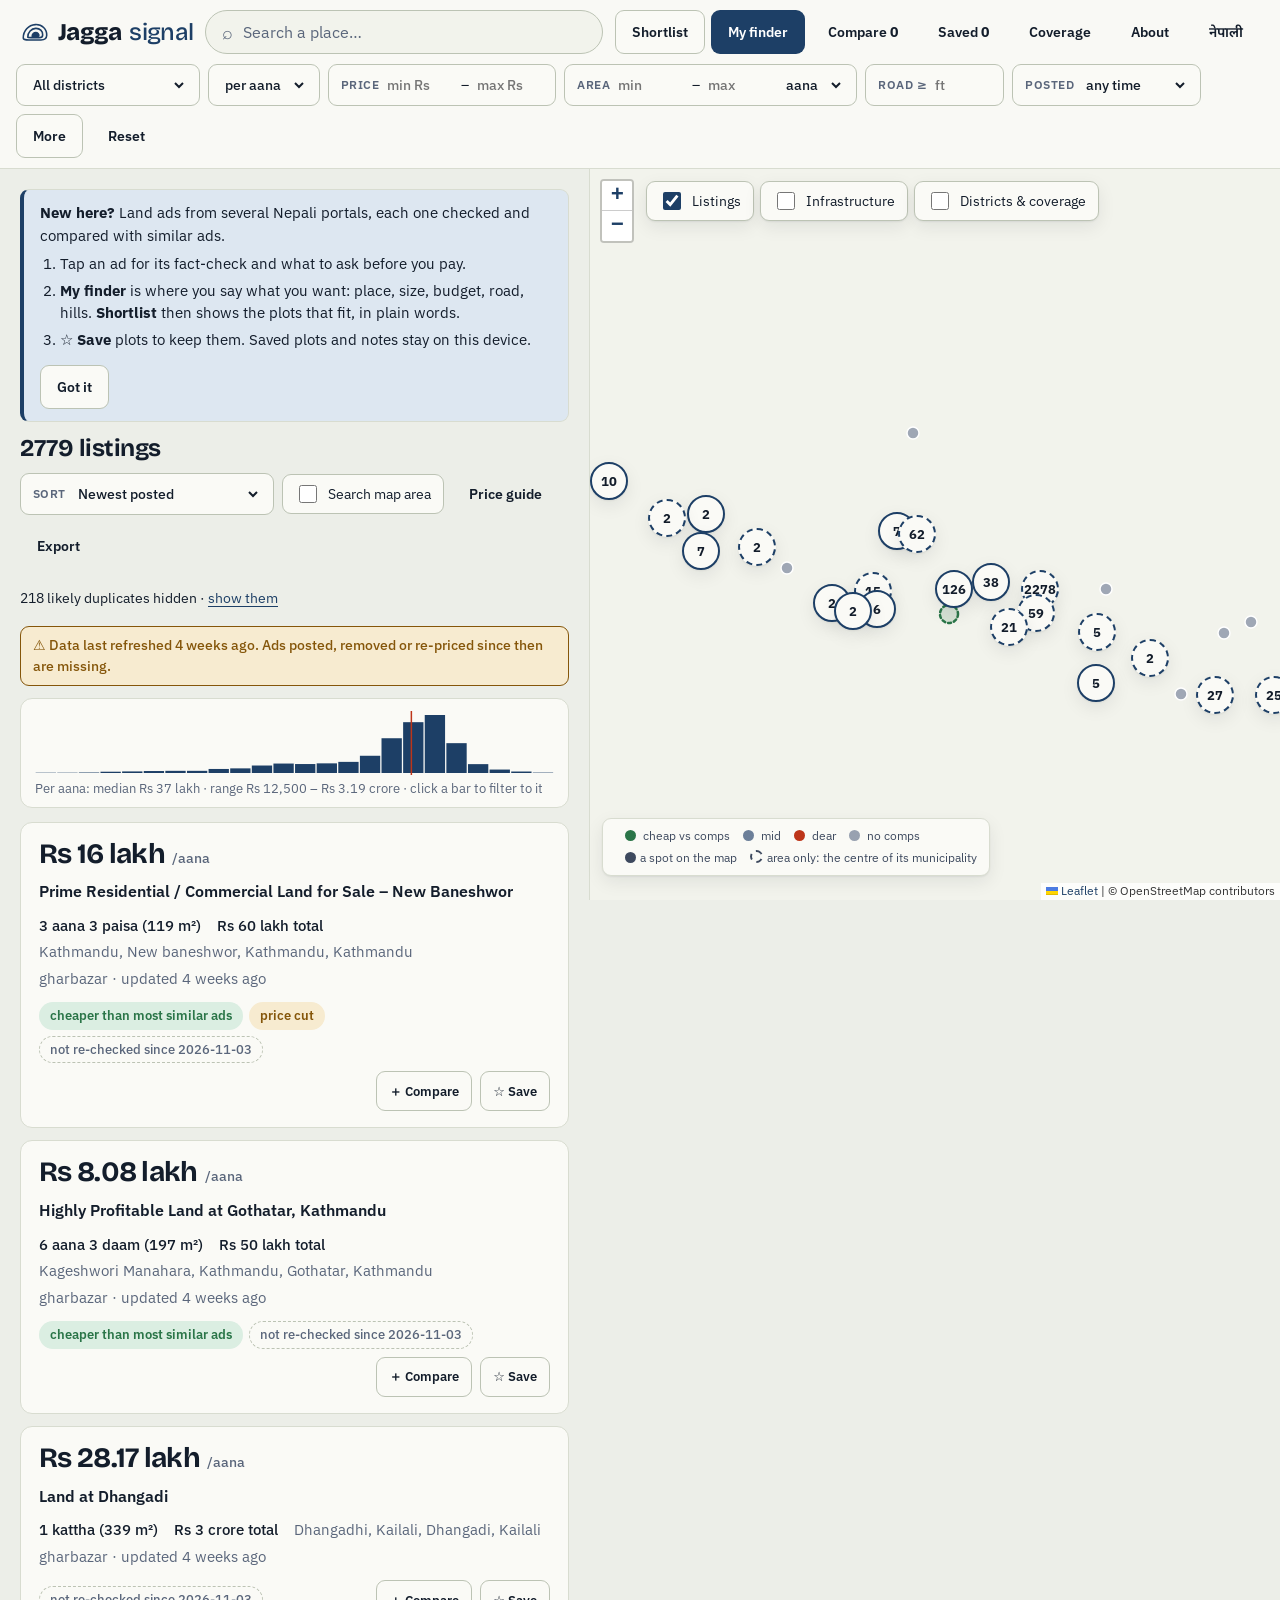
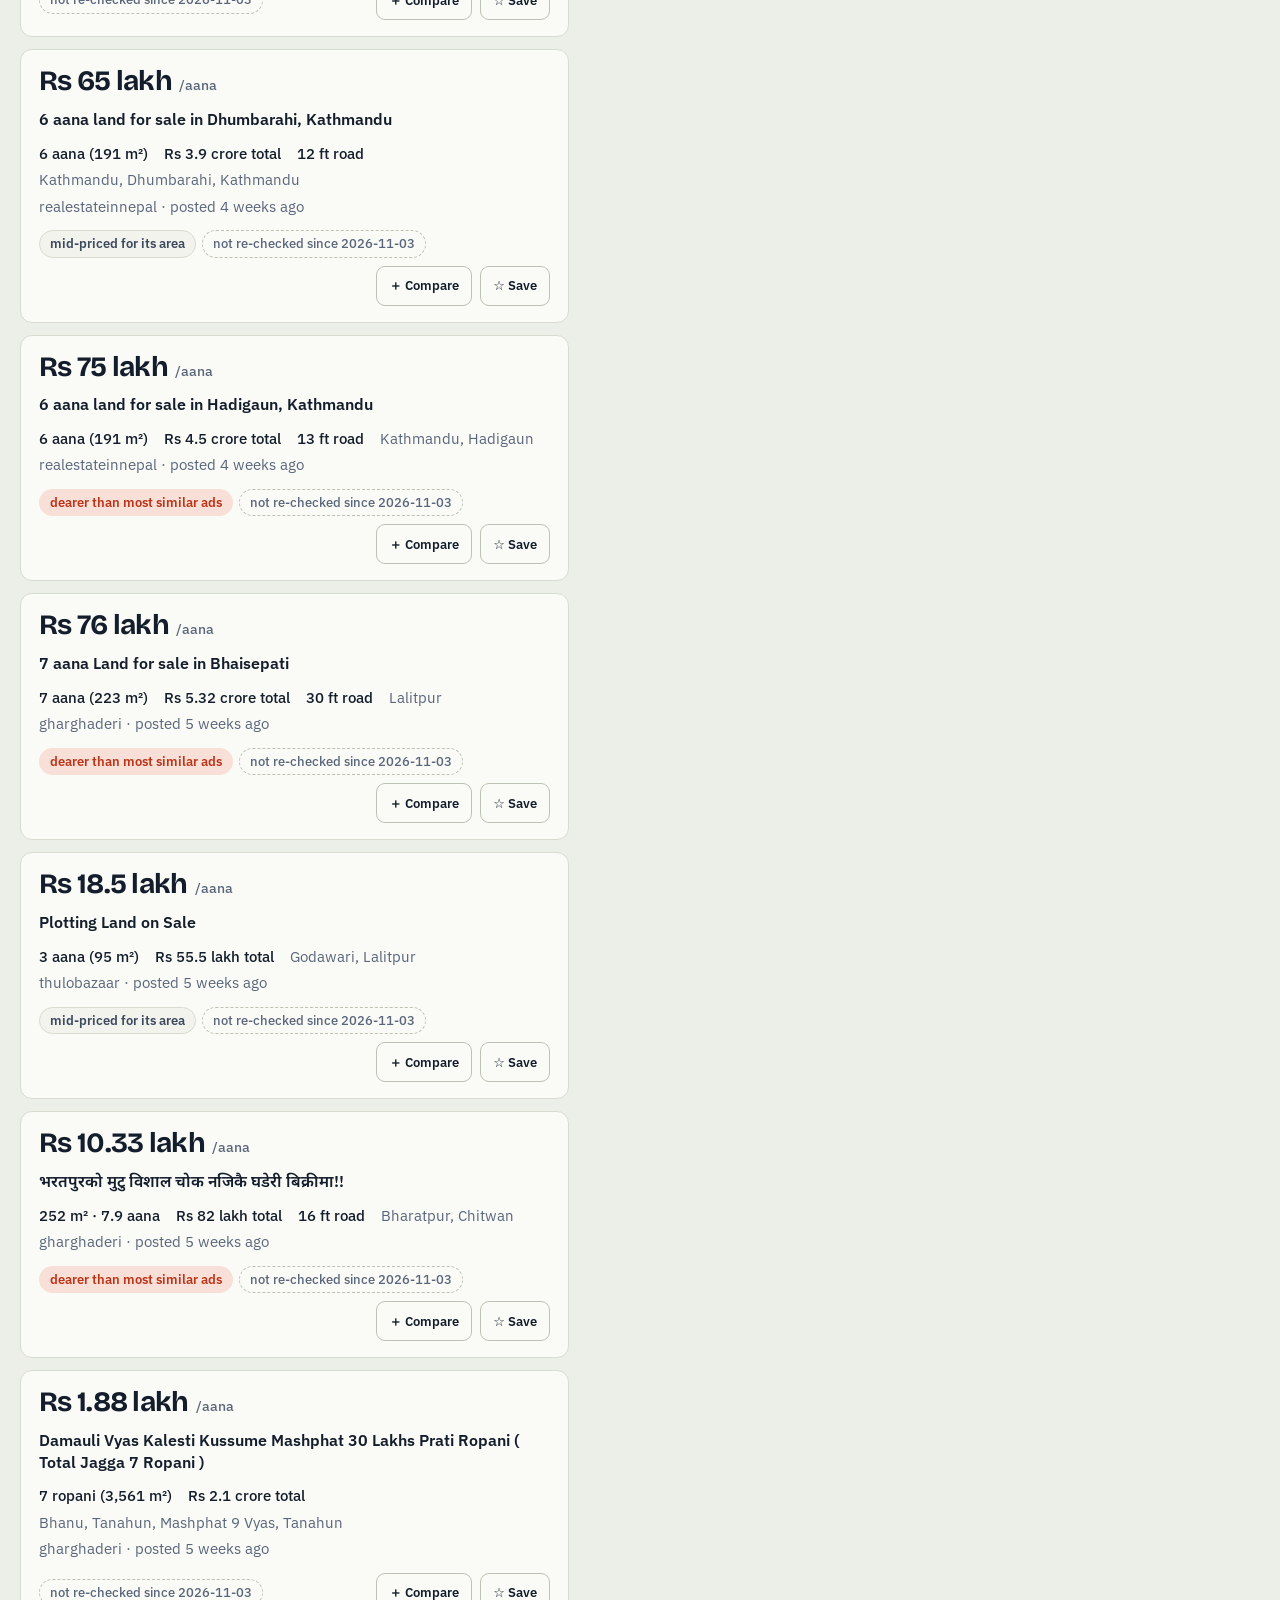
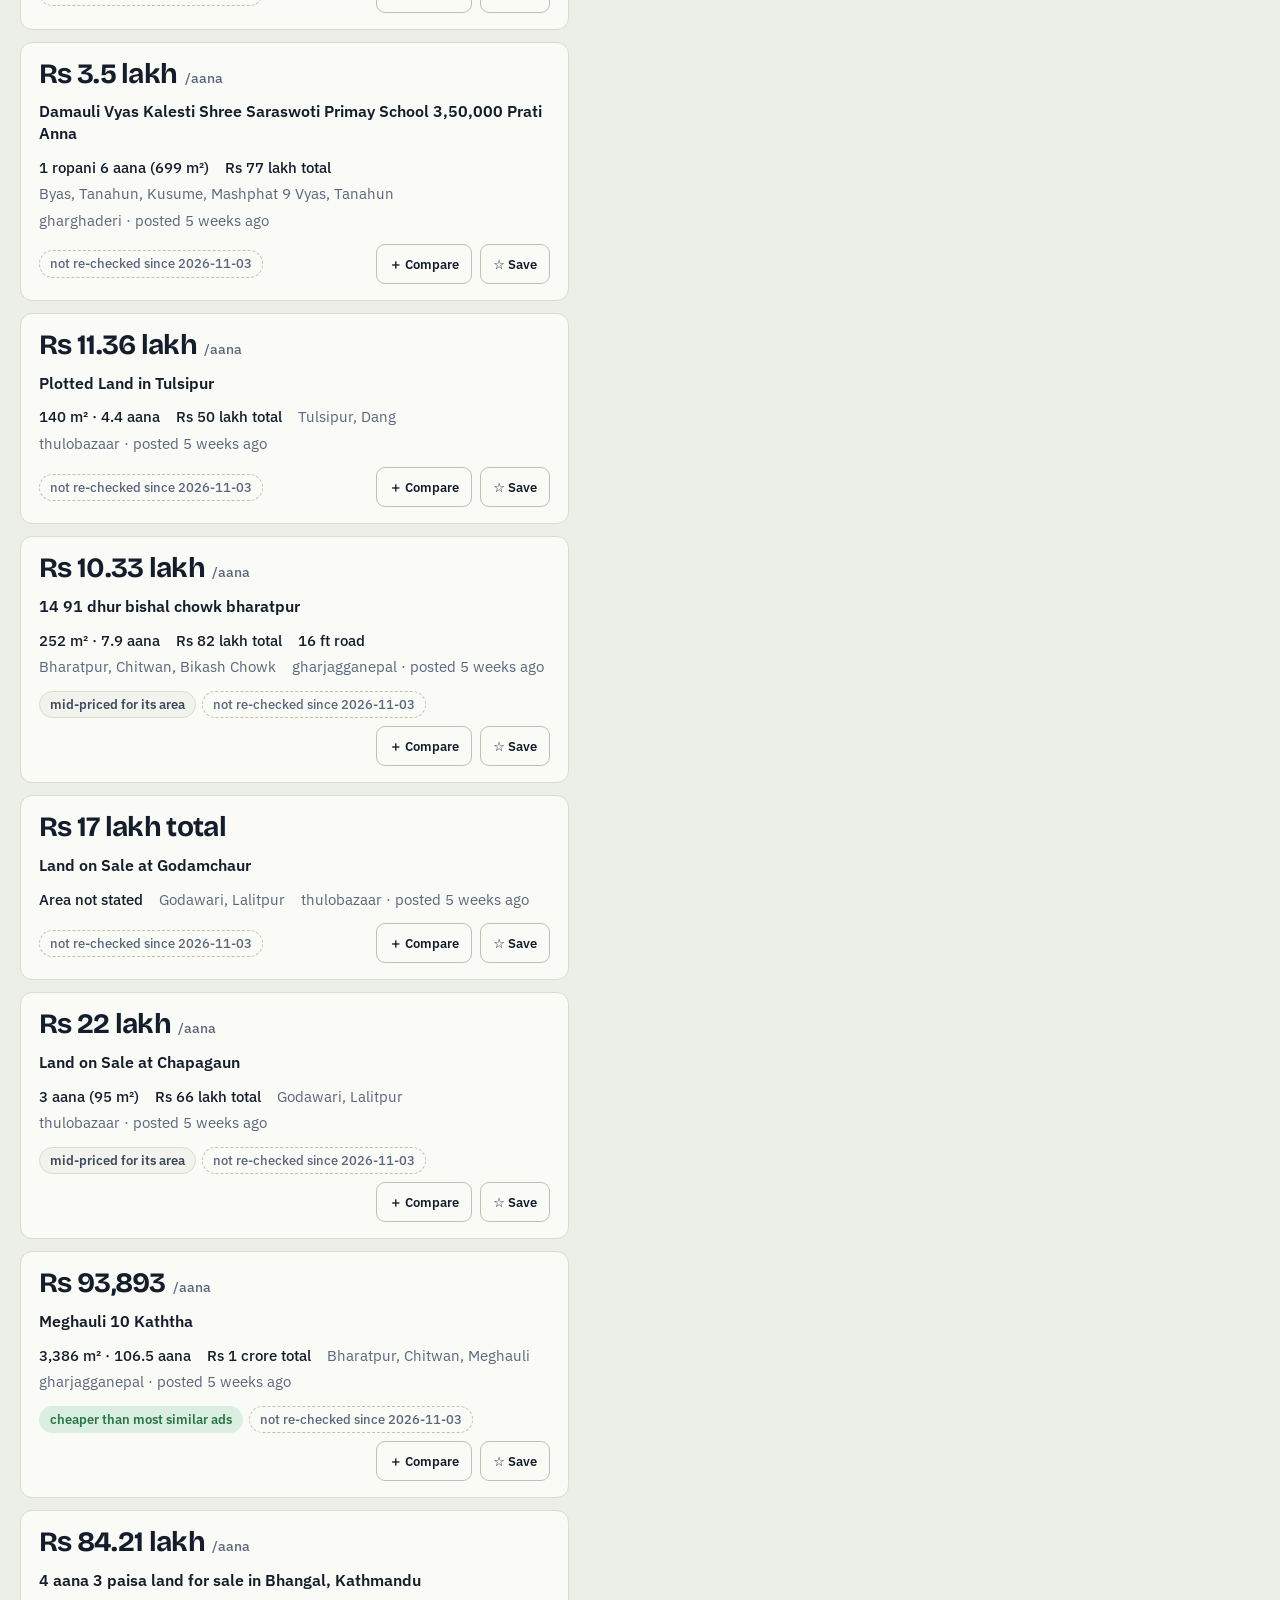
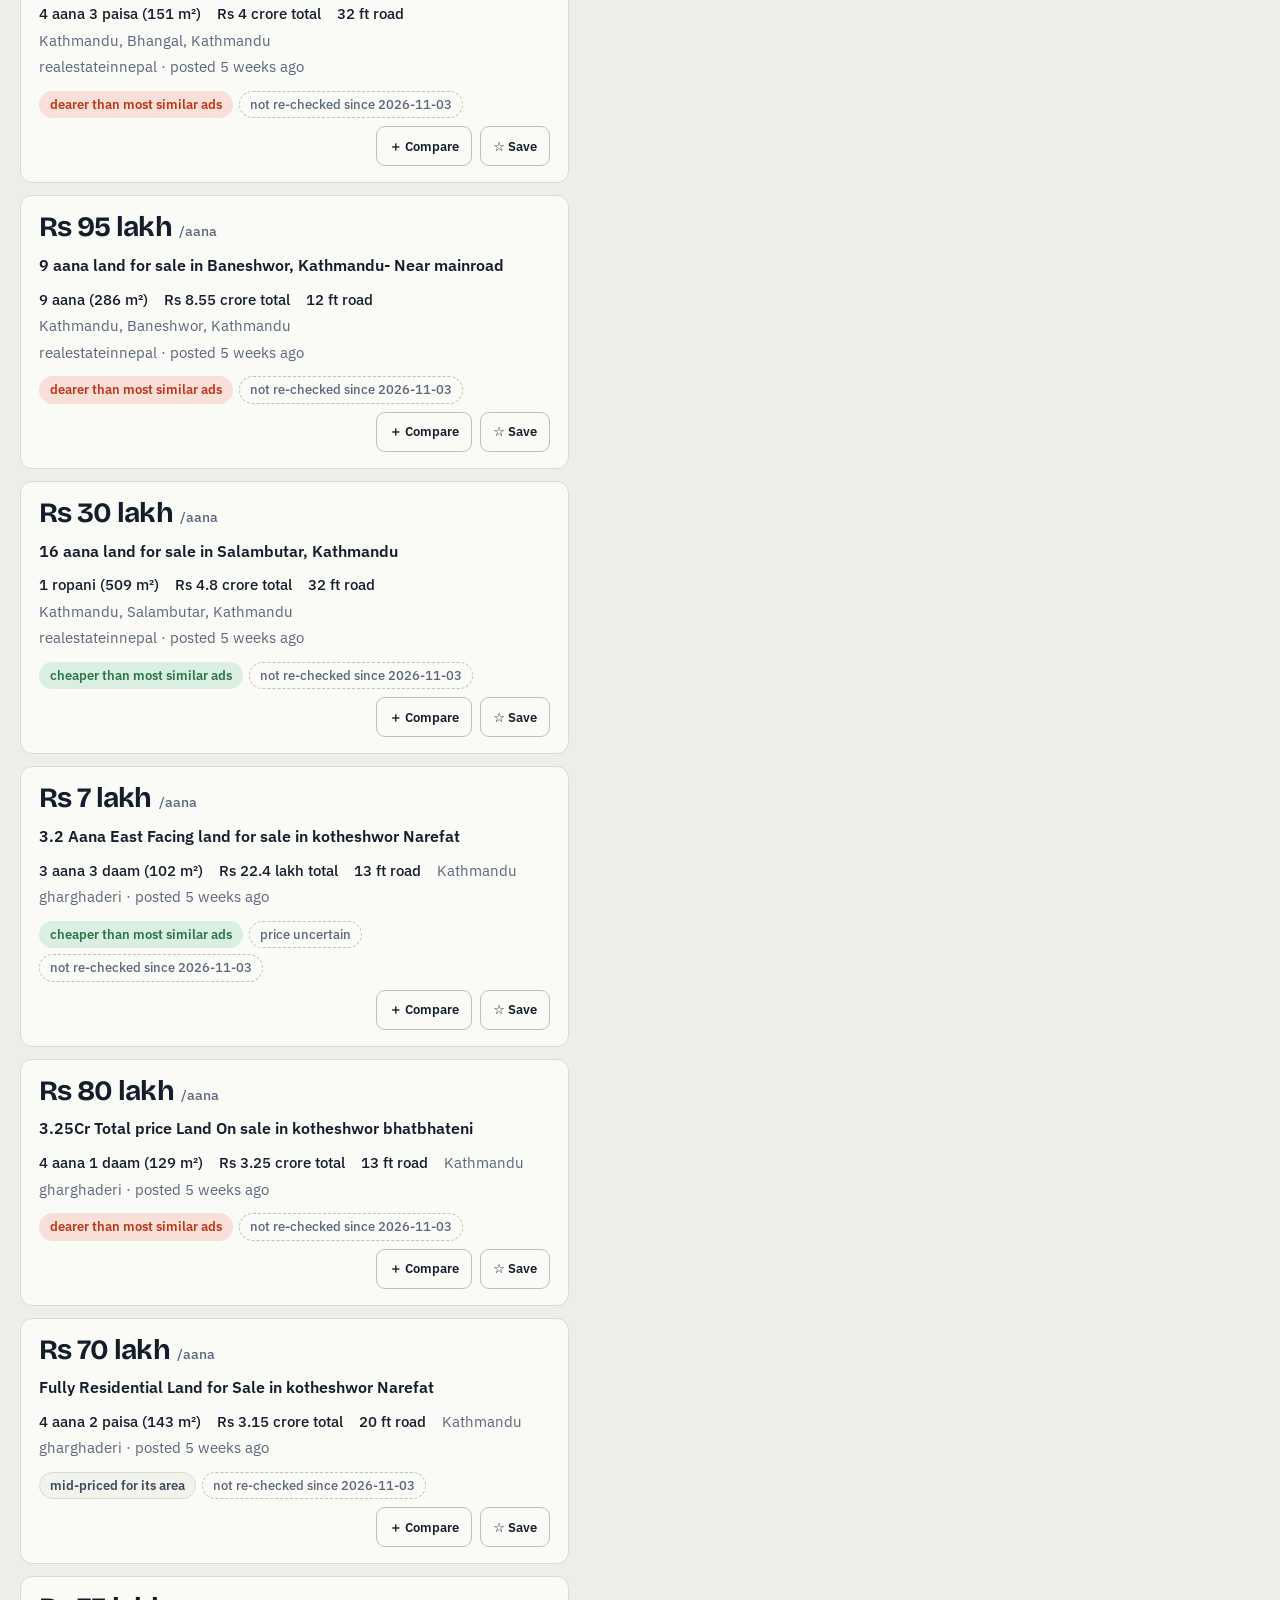
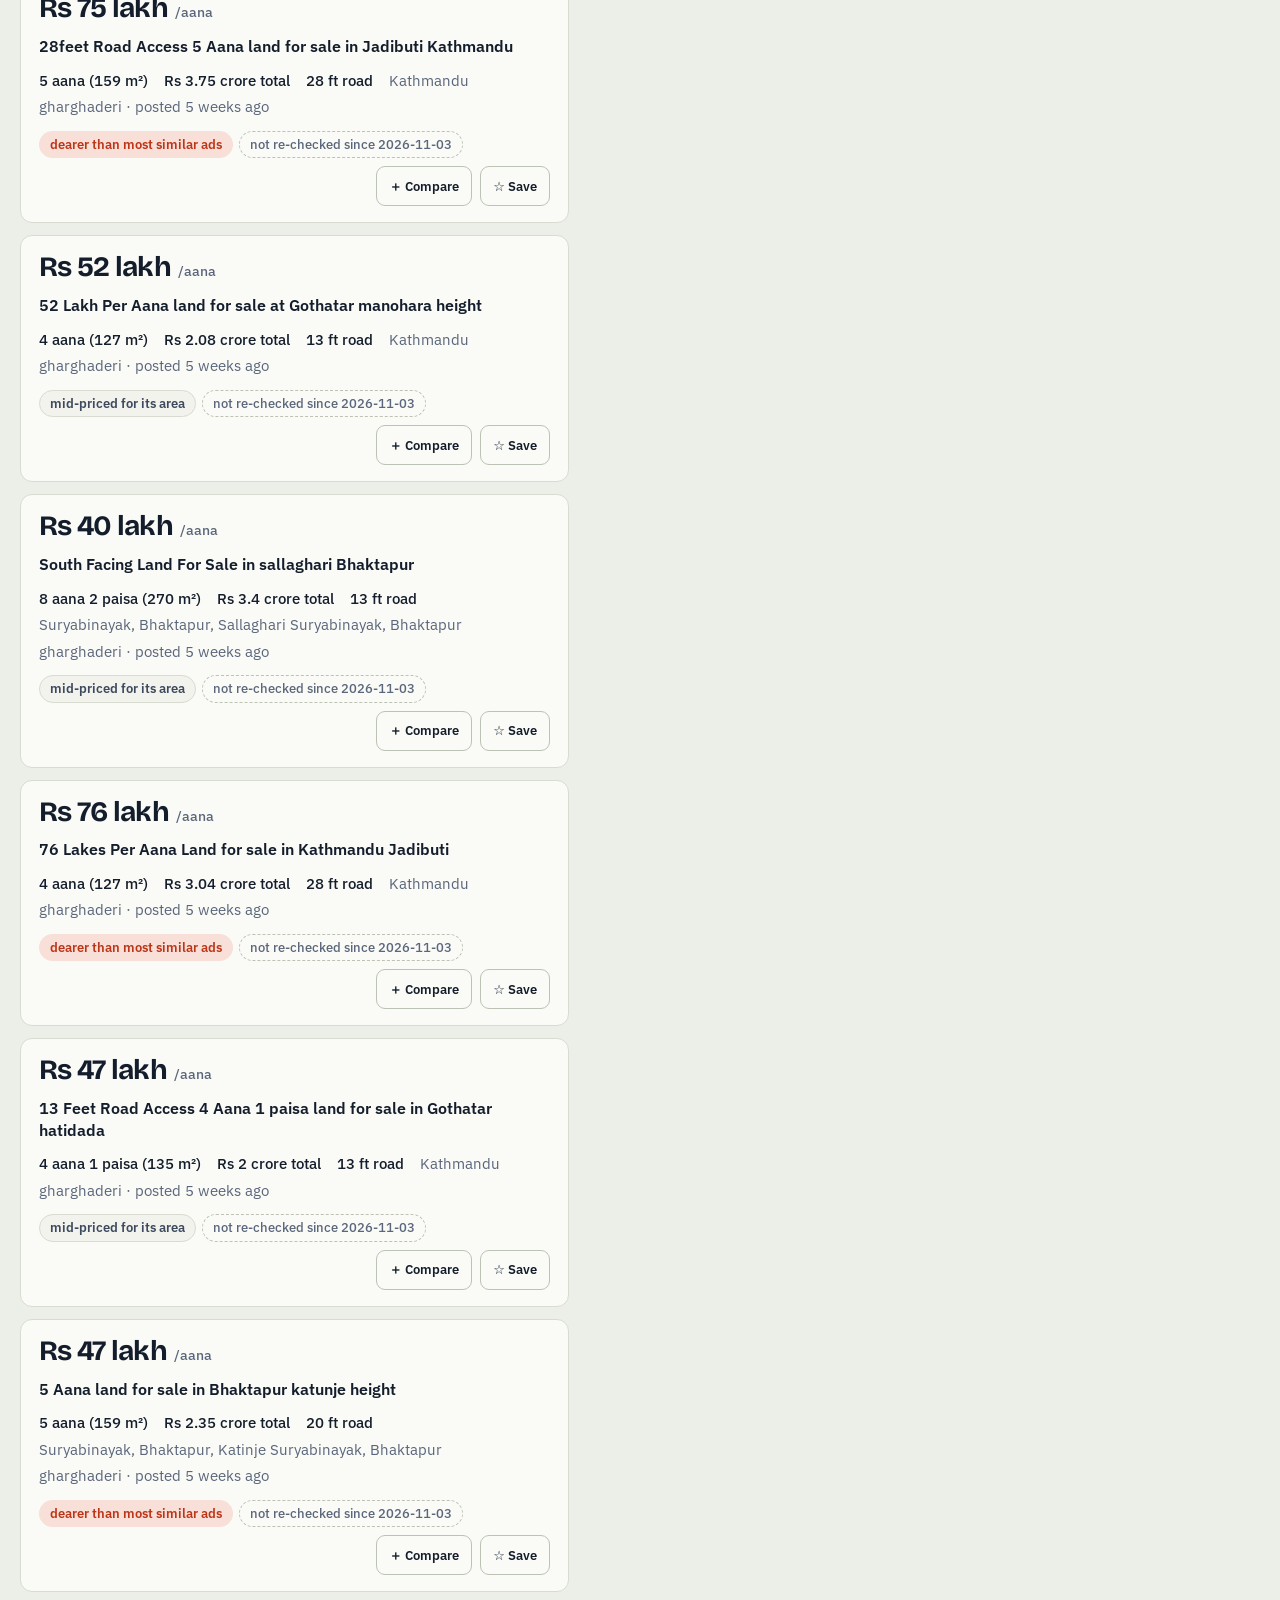
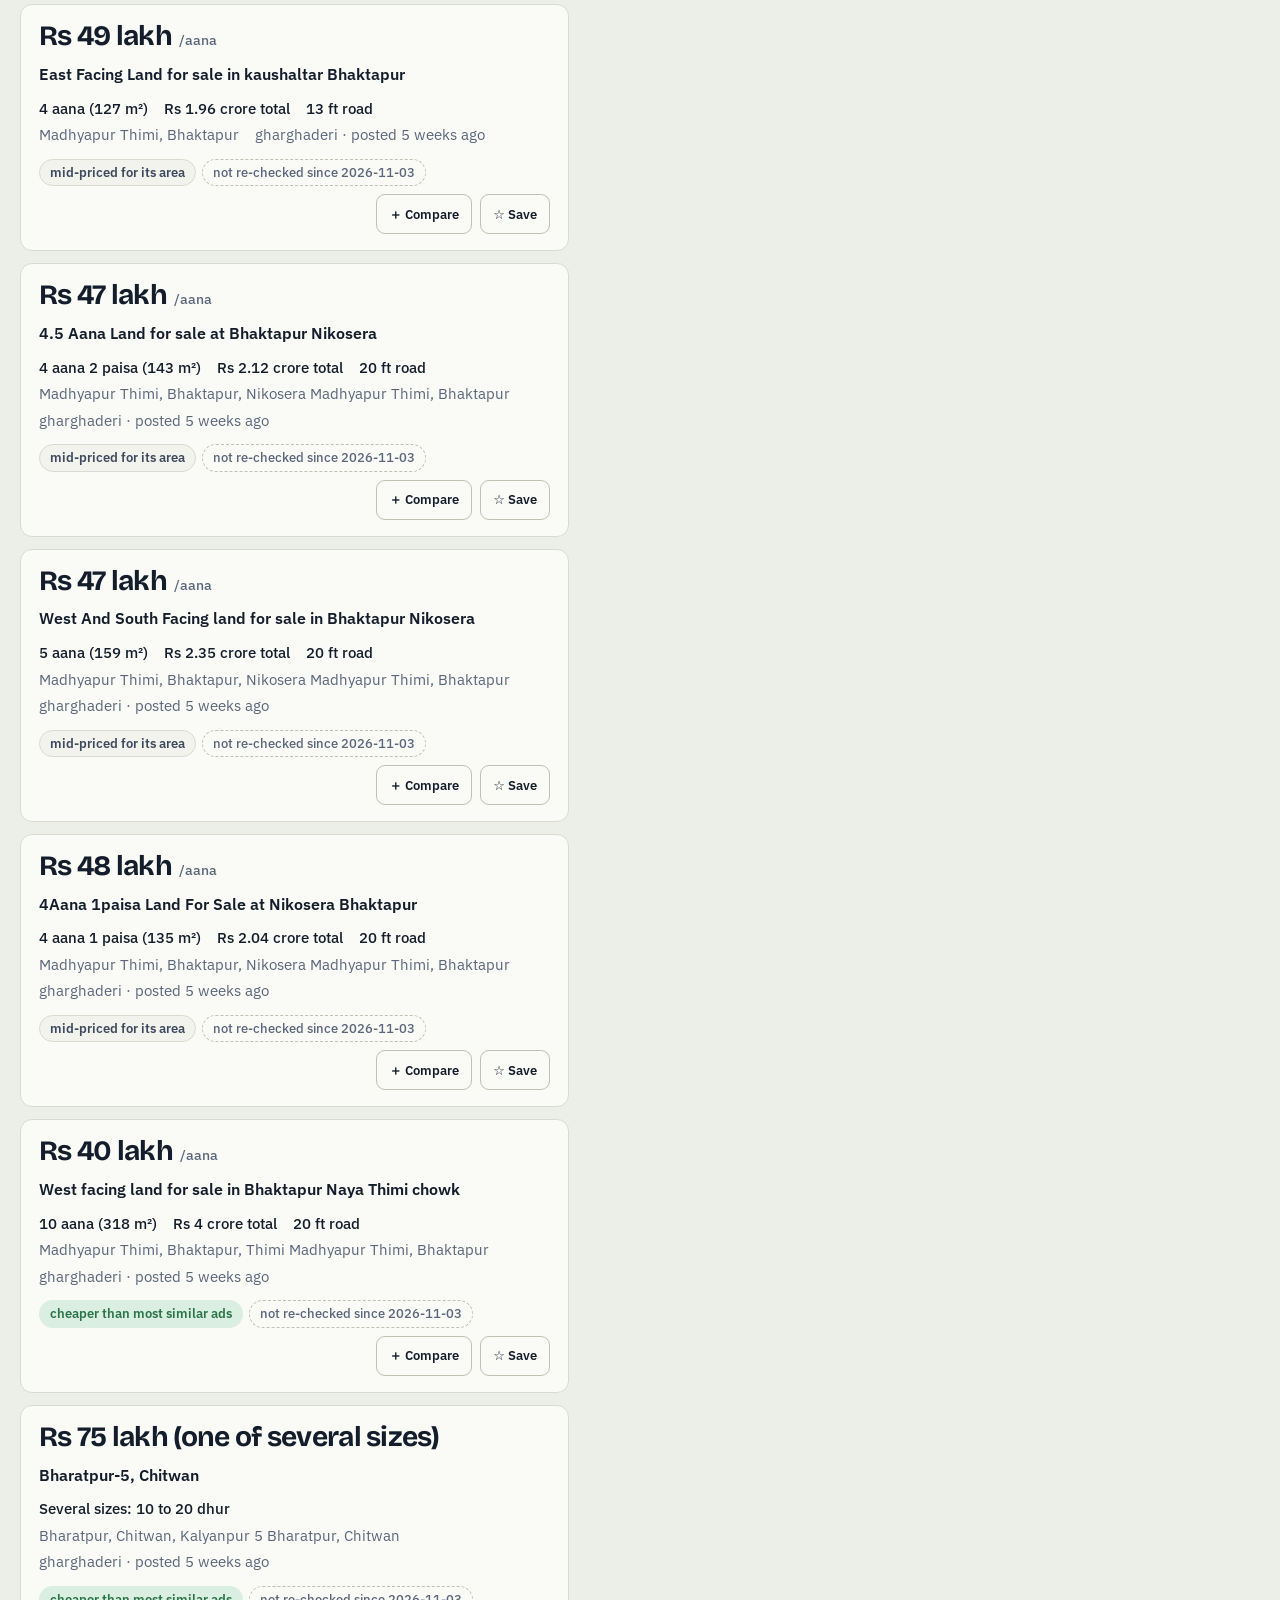
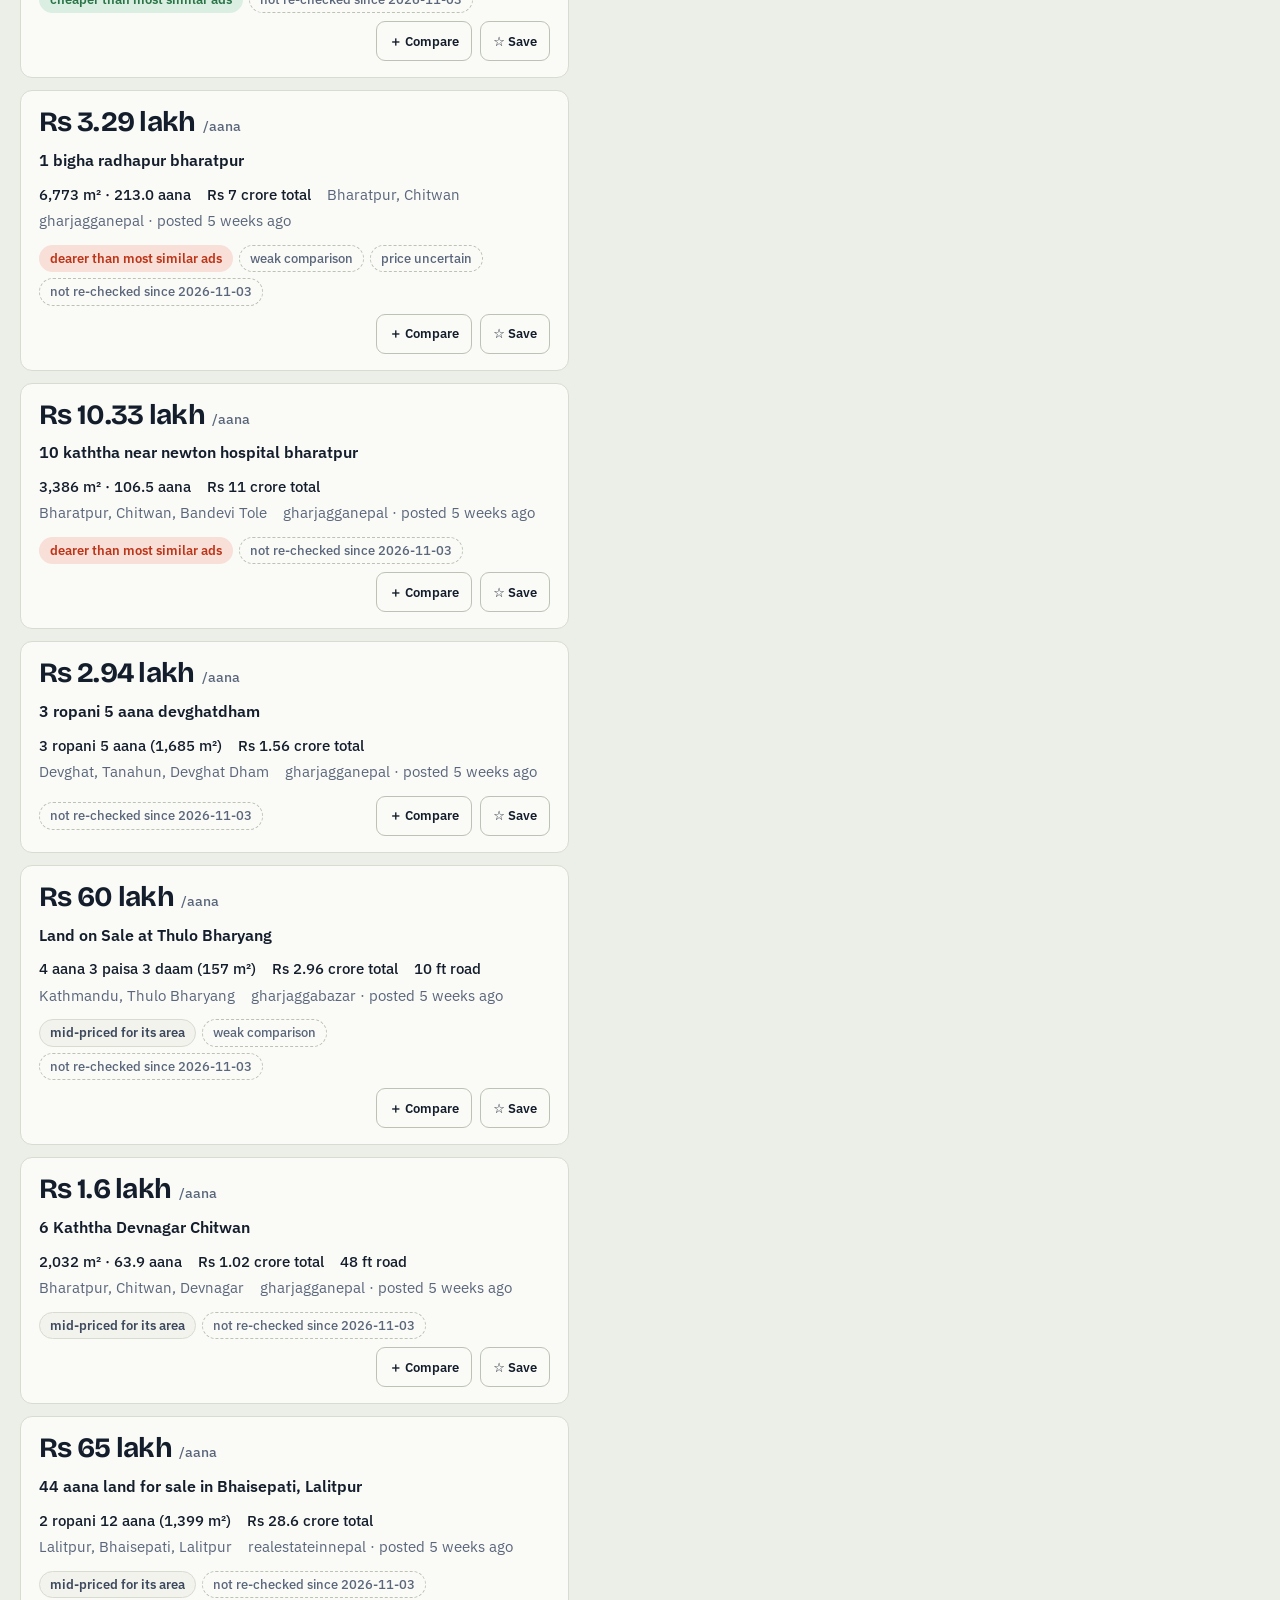
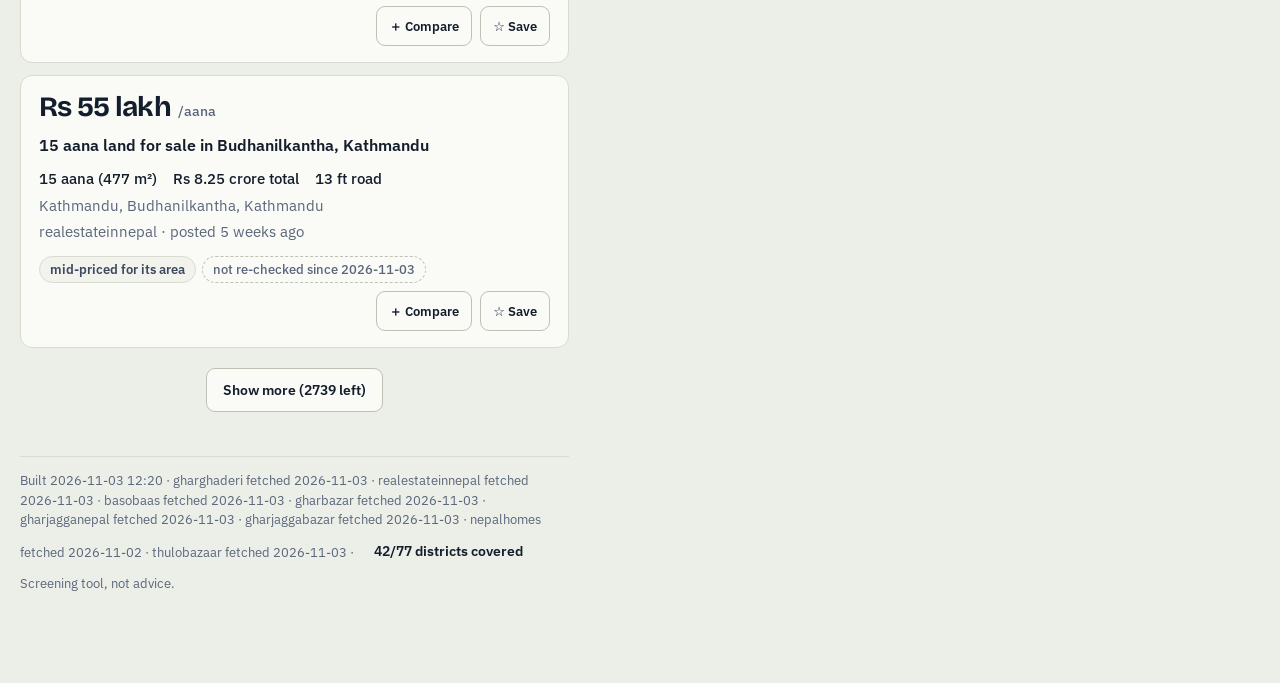
==== commit d81d3fb7: "Update site (2026-11-03T12:44:10Z)" ====
--- a/index.html
+++ b/index.html
@@ -99,6 +99,7 @@
     </div>
     <div class="active-chips" id="activeChips" aria-label="Active filters" data-i18n-attr="aria-label:ui.activefilters" hidden></div>
     <p class="fresh" id="freshLine" role="status" hidden></p>
+    <div class="banner" id="staleBanner" role="alert" hidden></div>
     <div class="banner" id="netBanner" role="status" hidden></div>
     <div class="banner" id="sinceBanner" role="status" hidden></div>
     <figure class="hist" id="hist" hidden><svg id="histSvg" role="img" aria-label="Price distribution" data-i18n-attr="aria-label:ui.hist.label" viewBox="0 0 400 64" preserveAspectRatio="none"></svg>
